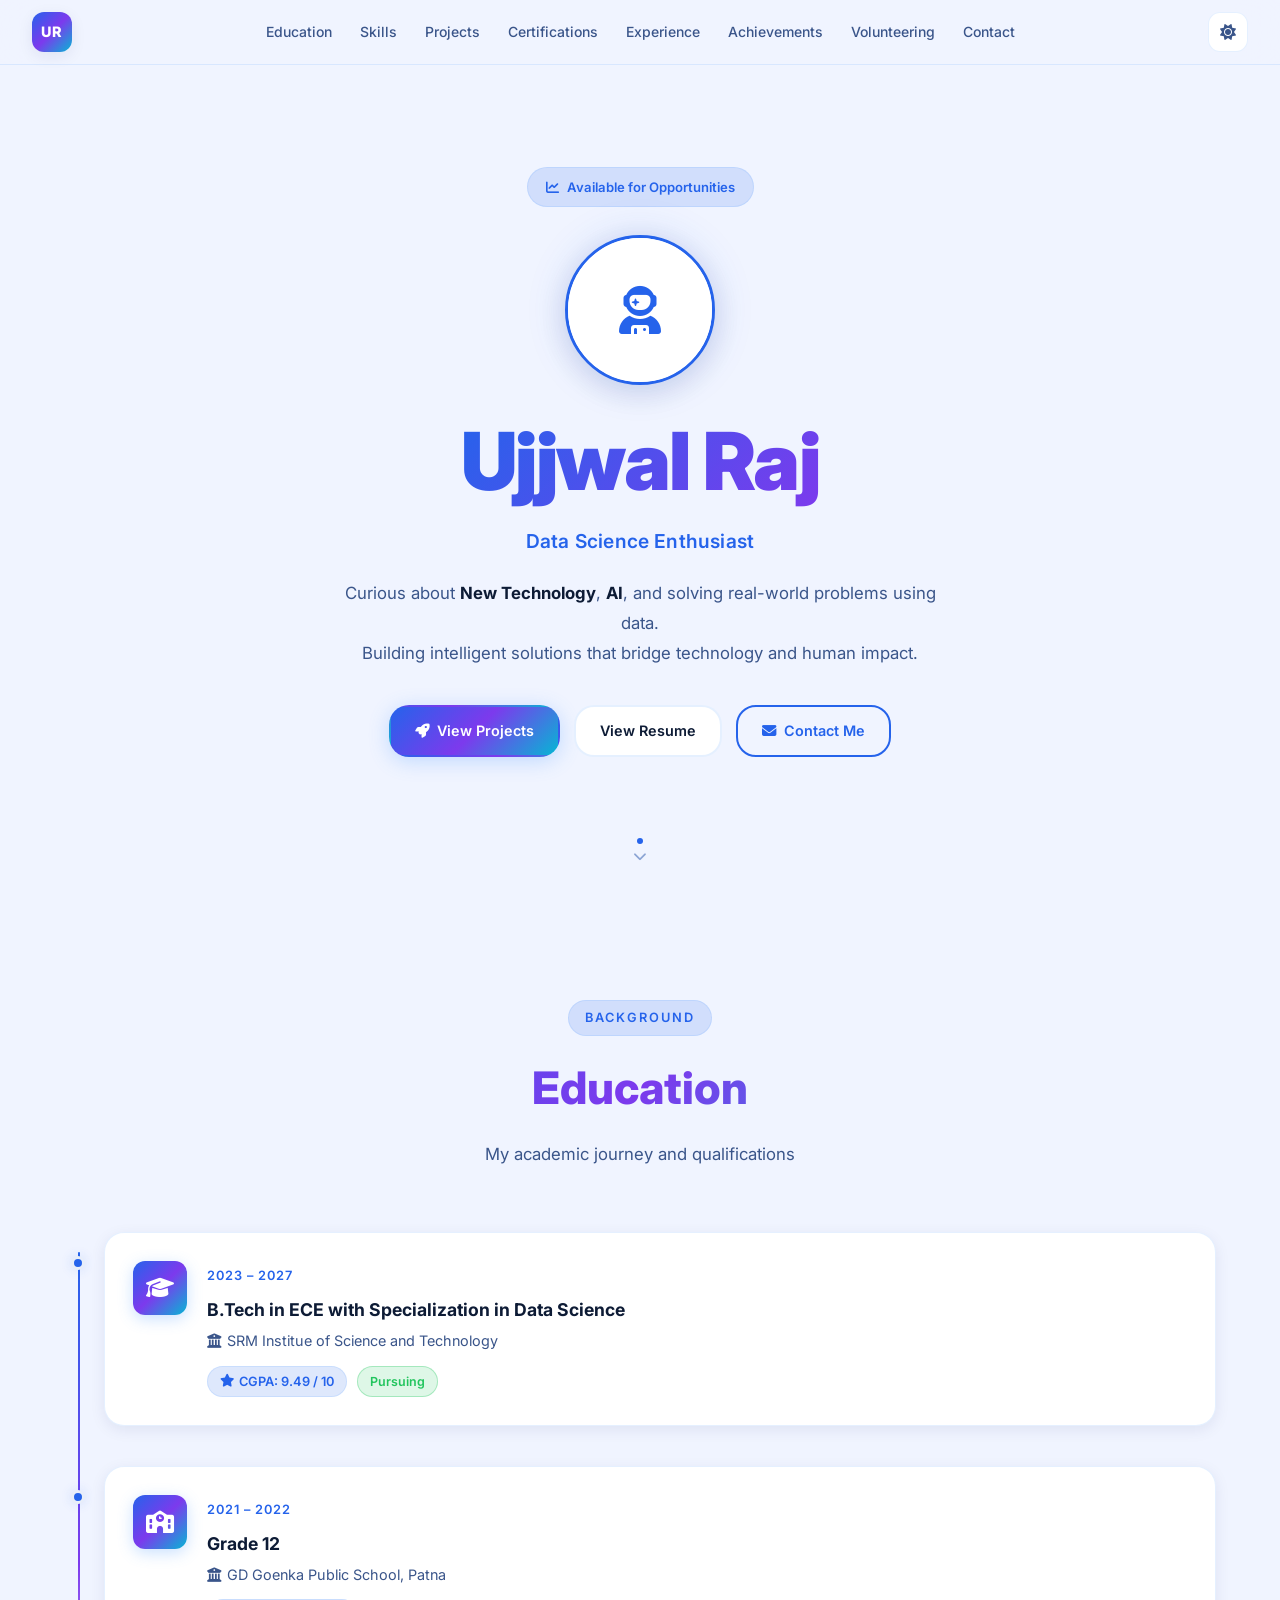
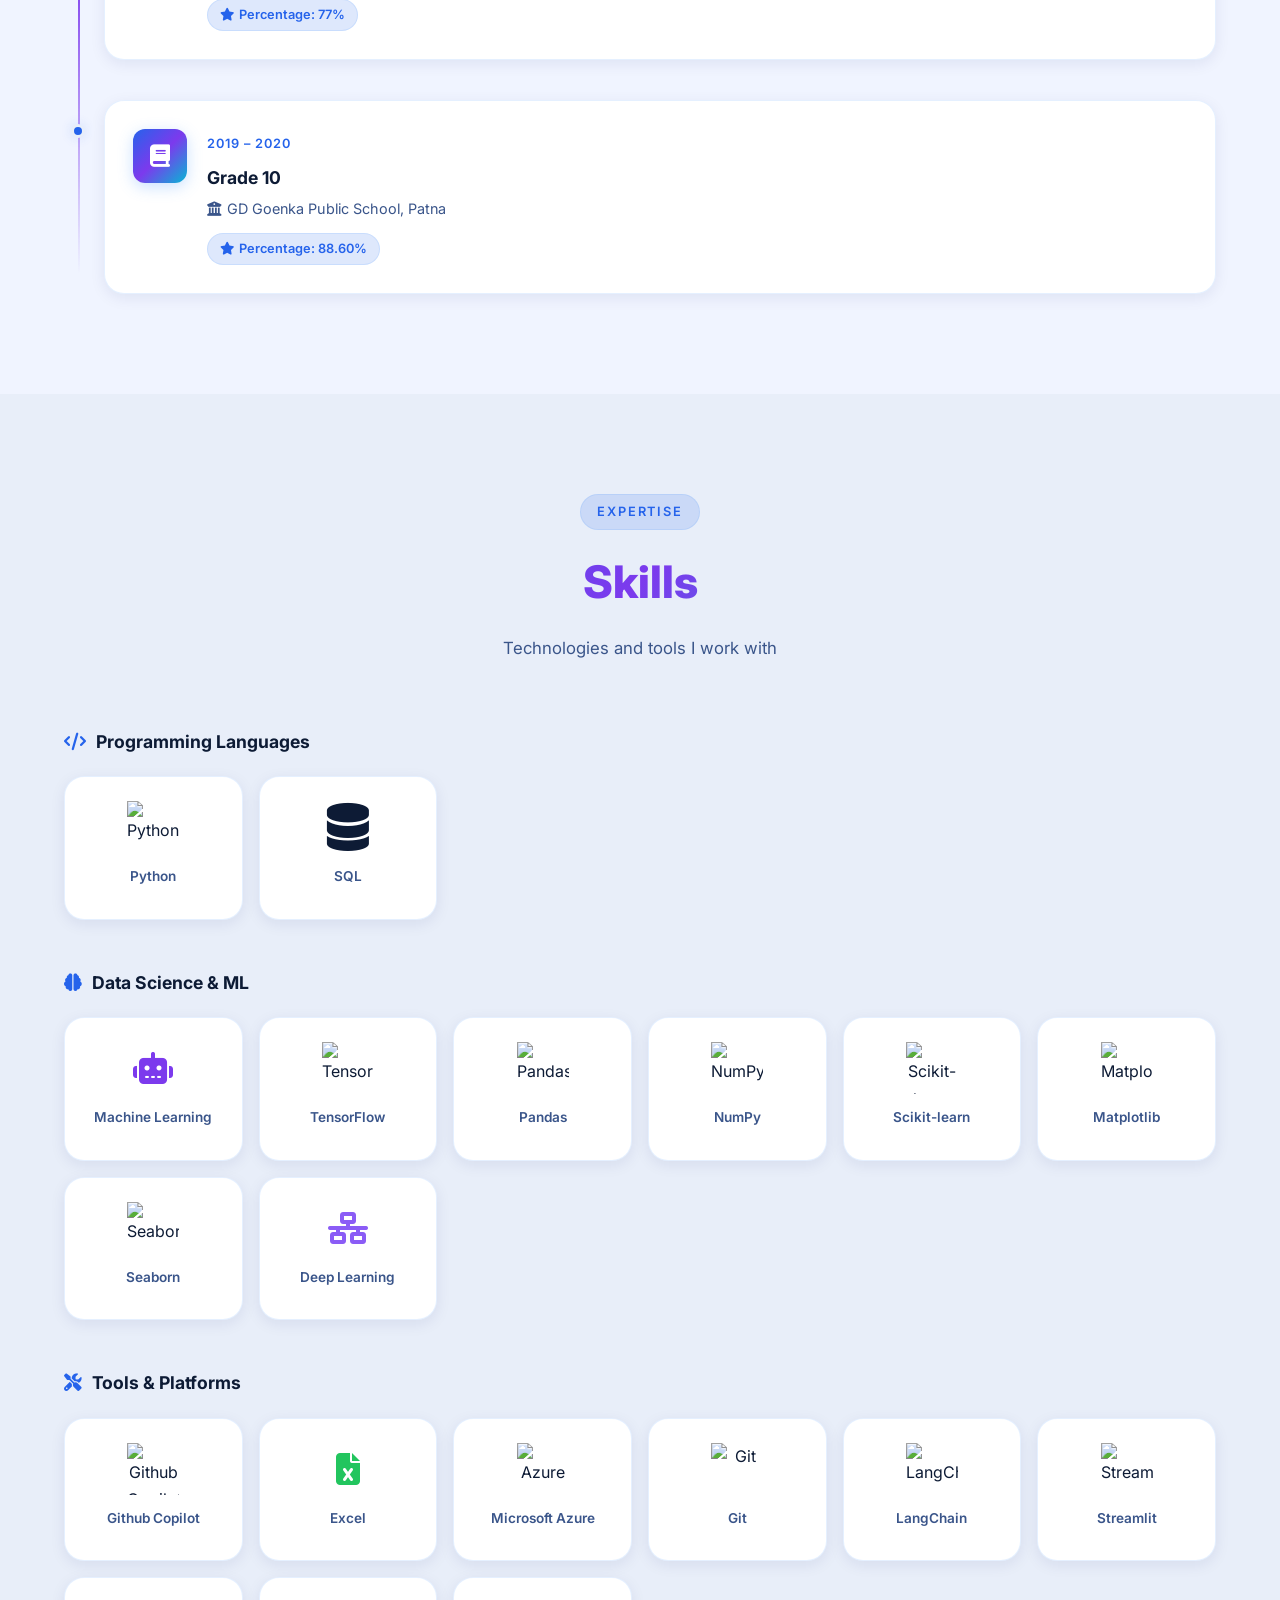
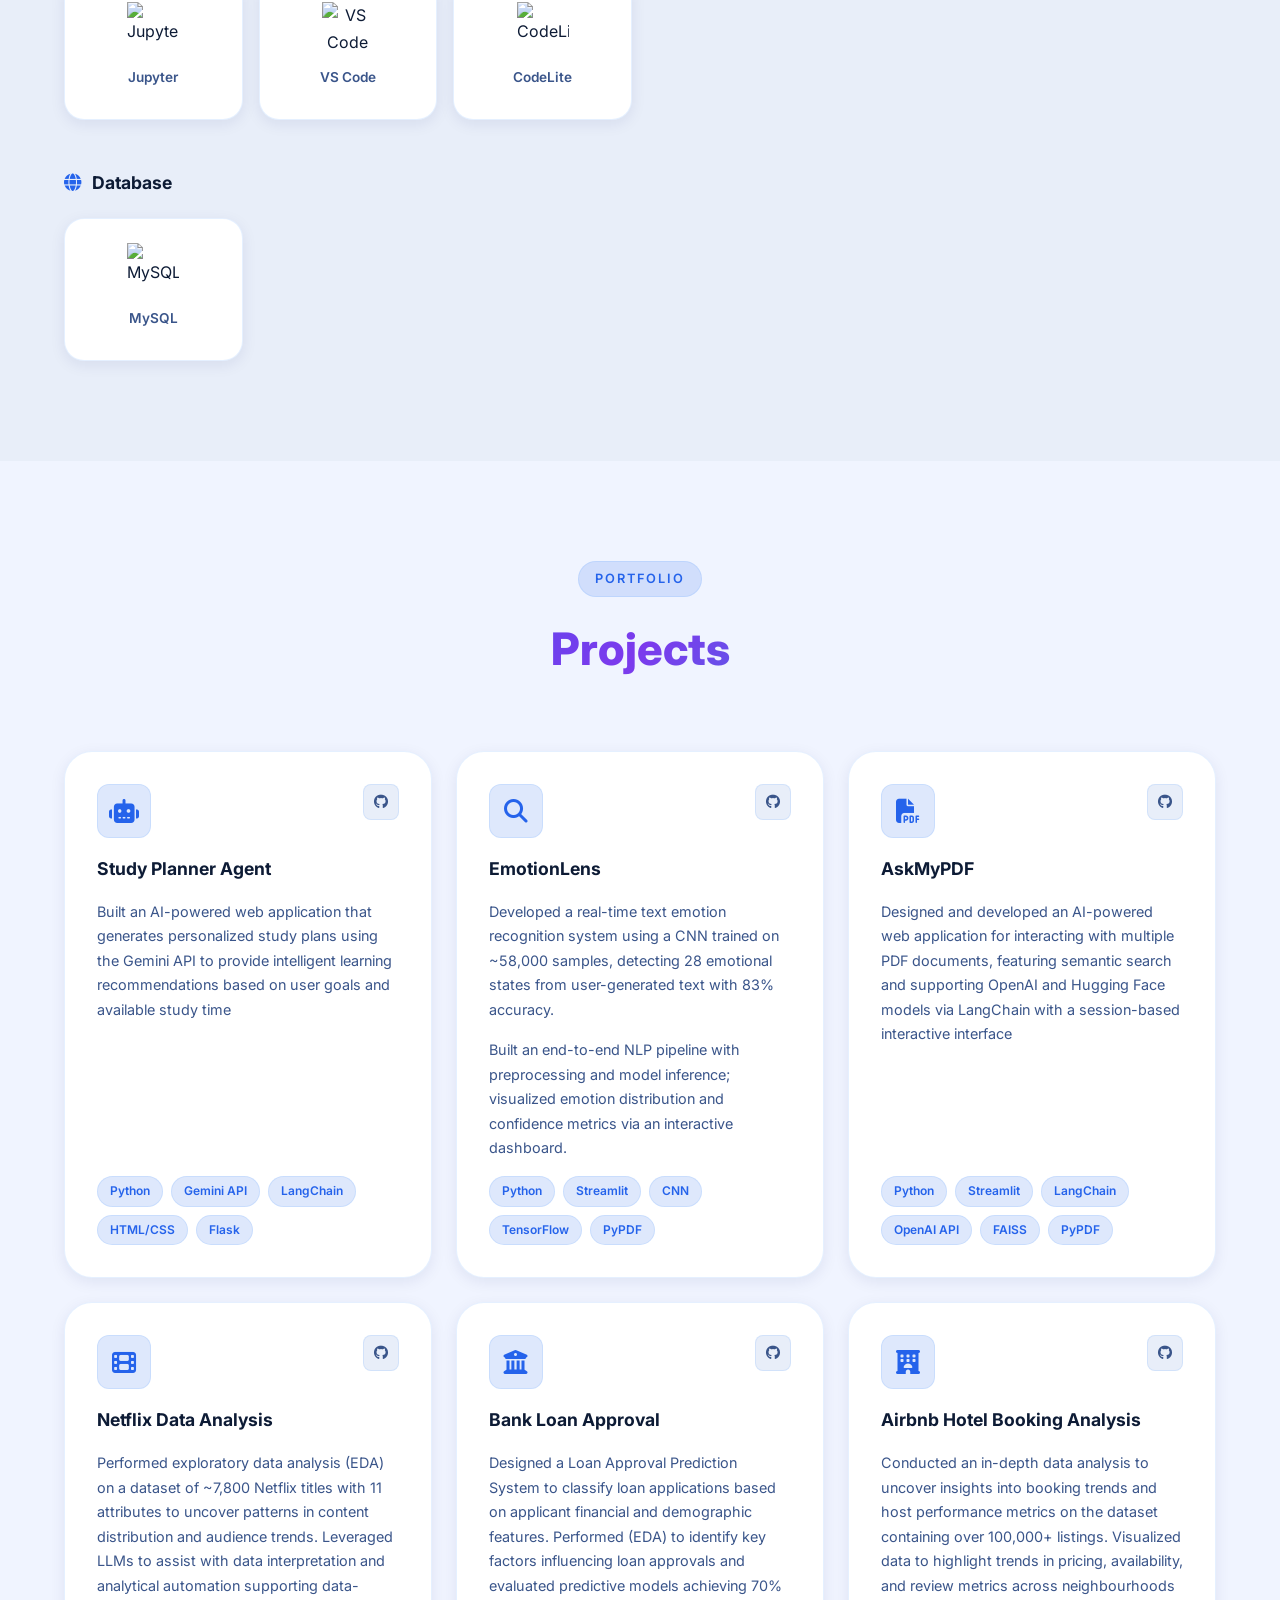
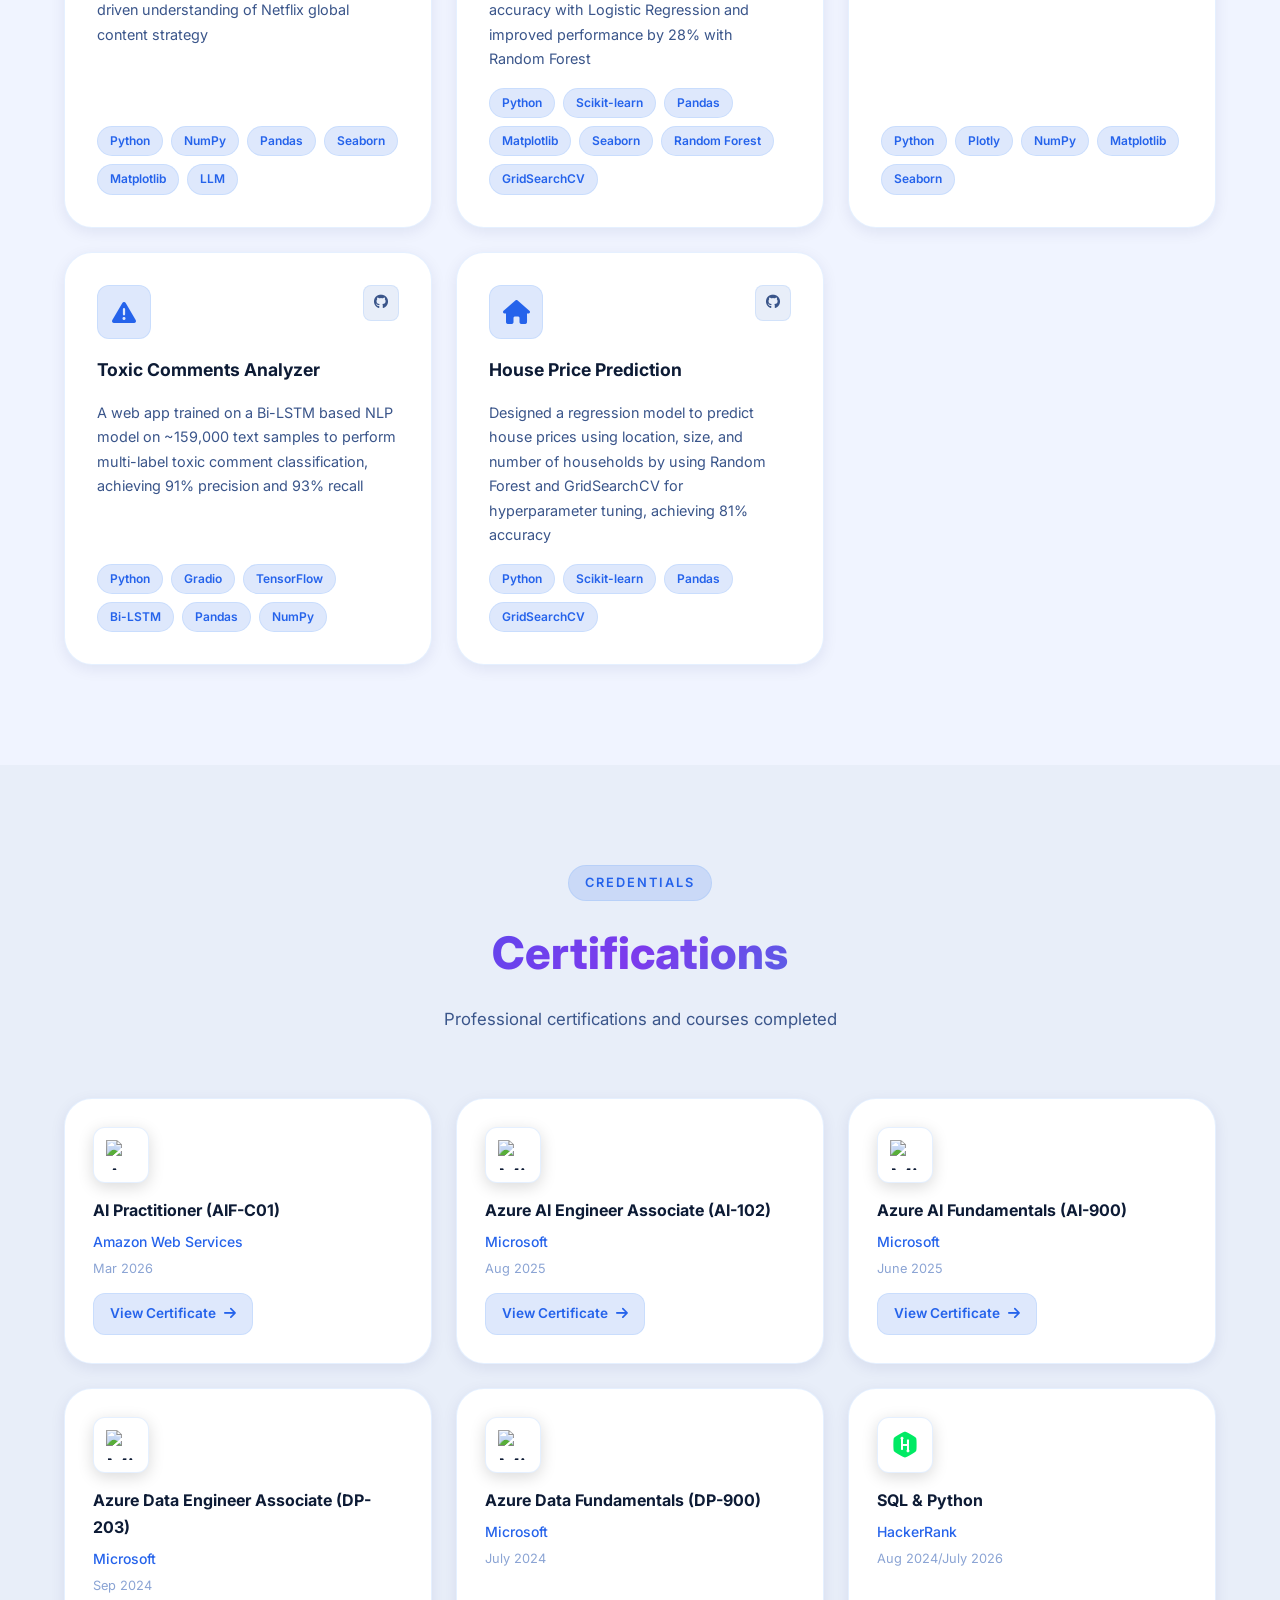
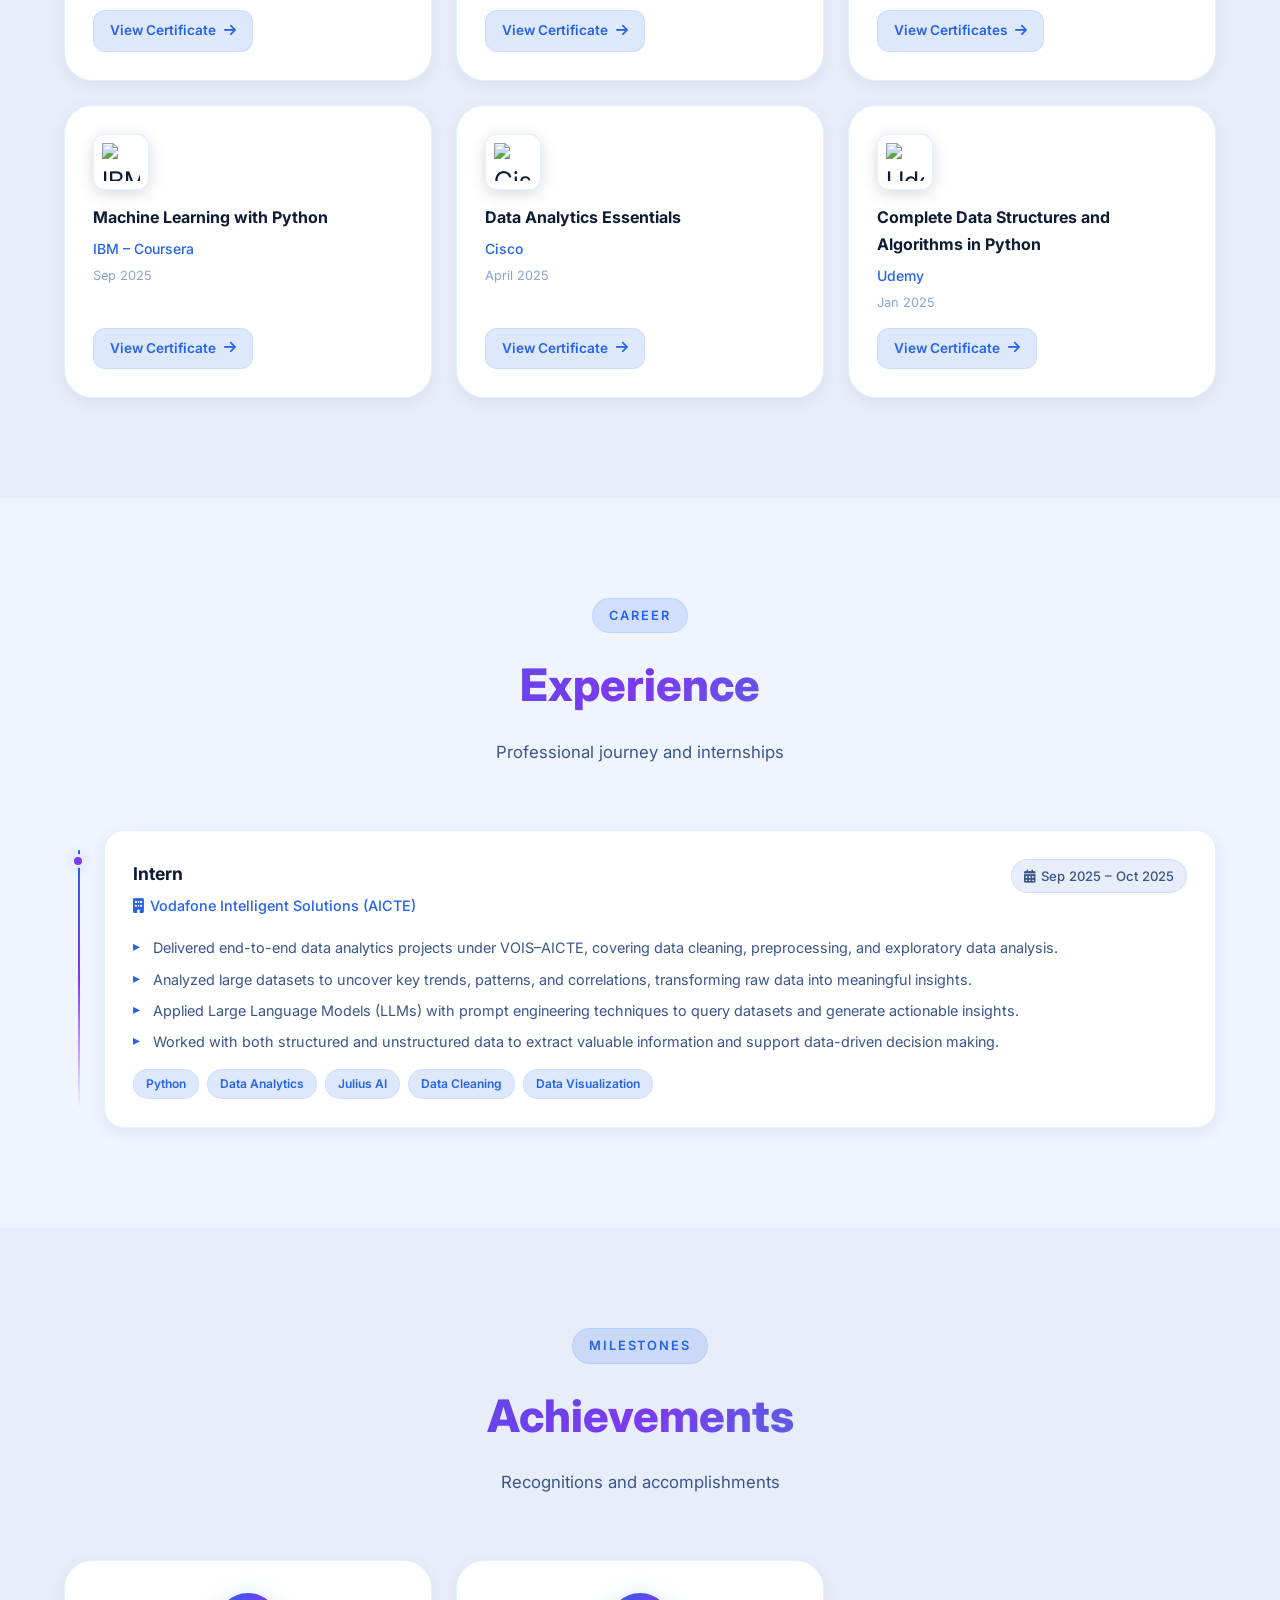
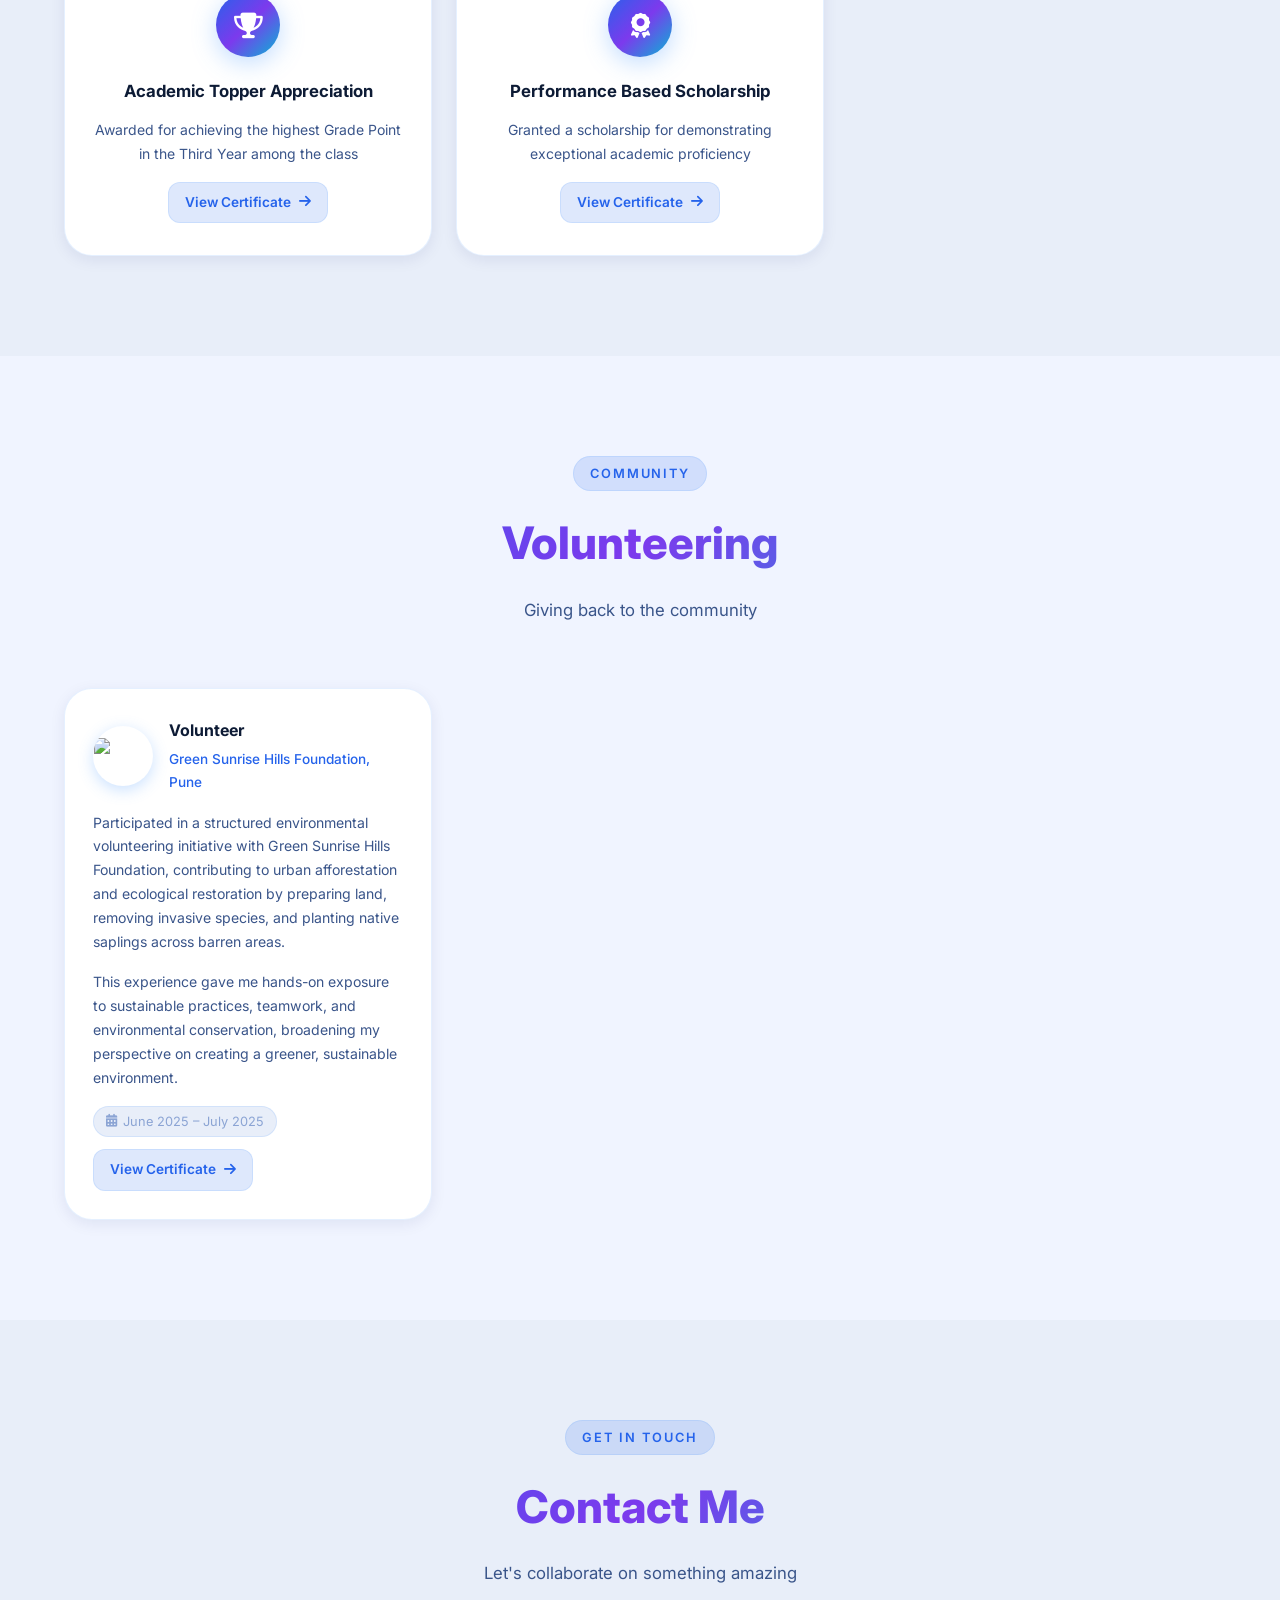
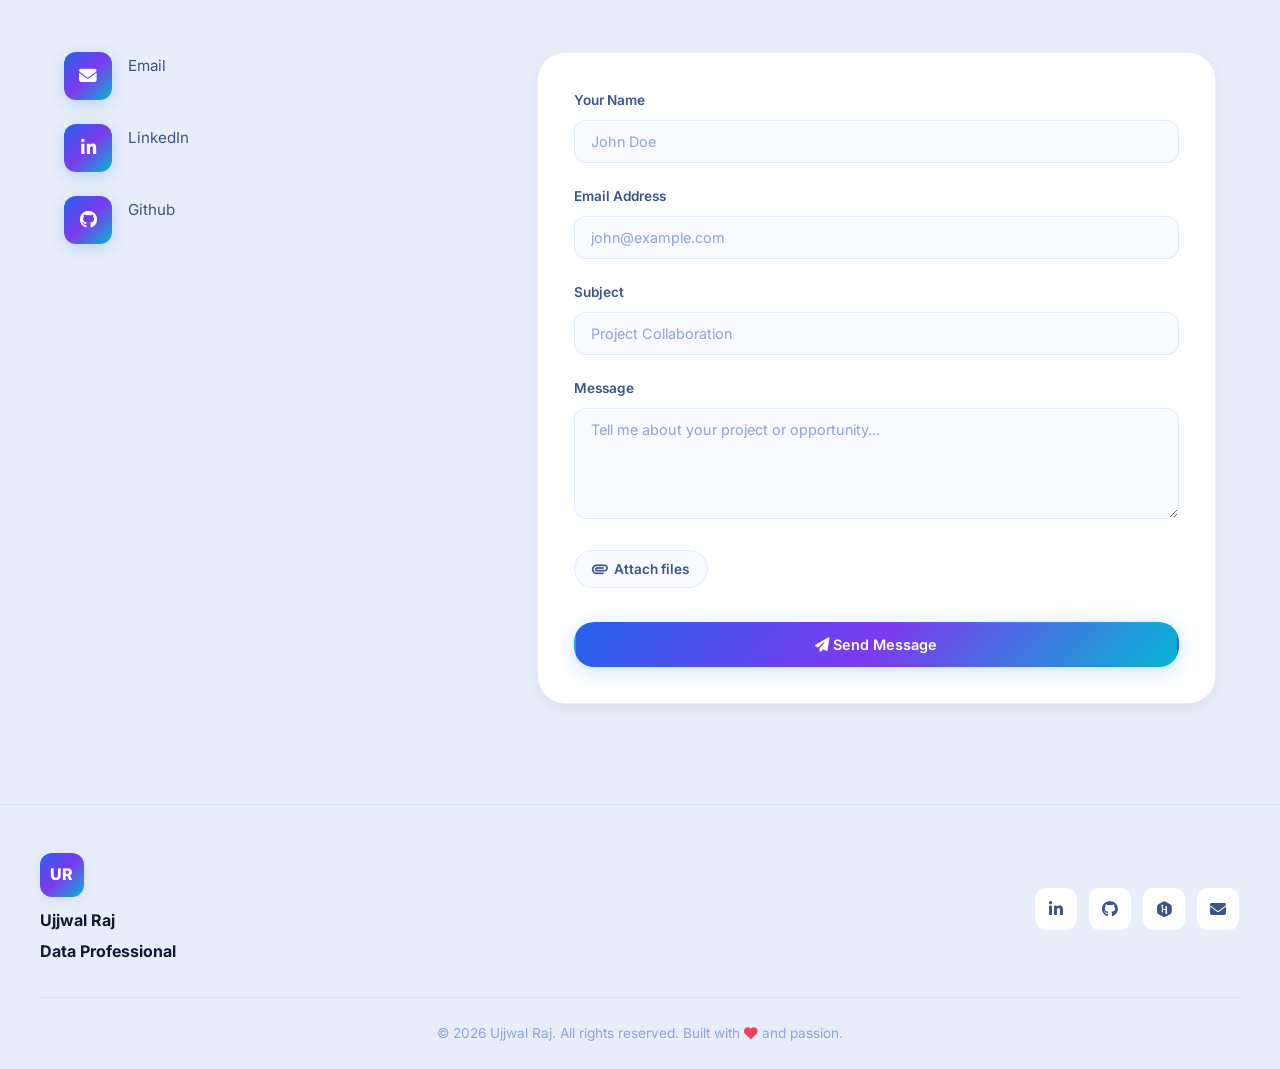
==== frontend/index.html @ 6888b2c9 "Add files" ====
<!DOCTYPE html>
<html lang="en" data-theme="dark">
<head>
  <meta charset="UTF-8" />
  <meta name="viewport" content="width=device-width, initial-scale=1.0" />
  <title>My Portfolio</title>
  <meta name="description" content="Portfolio of Ujjwal Raj – Data Science Enthusiast, ECE with Data Science Specialization. Passionate about Machine Learning, AI, and solving real-world problems." />
  <meta name="keywords" content="data science, machine learning, AI, portfolio, Python, ECE, Ujjwal Raj" />
  <link rel="preconnect" href="https://fonts.googleapis.com" />
  <link rel="preconnect" href="https://fonts.gstatic.com" crossorigin />
  <link href="https://fonts.googleapis.com/css2?family=Inter:wght@300;400;500;600;700;800;900&family=Poppins:wght@300;400;500;600;700;800;900&display=swap" rel="stylesheet" />
  <link rel="stylesheet" href="https://cdnjs.cloudflare.com/ajax/libs/font-awesome/6.5.0/css/all.min.css" />
  <link rel="stylesheet" href="style.css" />
</head>
<body>

  <!-- Particles Background -->
  <div id="particles-bg" aria-hidden="true"></div>

  <!-- Navigation -->
  <nav id="navbar" class="navbar" role="navigation" aria-label="Main navigation">
    <div class="nav-container">
      <a href="#hero" class="nav-logo" aria-label="Ujjwal Raj - Home">
        <span class="logo-text">UR</span>
      </a>
      <button class="mobile-toggle" id="mobileToggle" aria-label="Toggle navigation menu" aria-expanded="false">
        <span></span><span></span><span></span>
      </button>
      <ul class="nav-links" id="navLinks" role="list">
        <li><a href="#education" class="nav-link" data-section="education">Education</a></li>
        <li><a href="#skills" class="nav-link" data-section="skills">Skills</a></li>
        <li><a href="#projects" class="nav-link" data-section="projects">Projects</a></li>
        <li><a href="#certifications" class="nav-link" data-section="certifications">Certifications</a></li>
        <li><a href="#experience" class="nav-link" data-section="experience">Experience</a></li>
        <li><a href="#achievements" class="nav-link" data-section="achievements">Achievements</a></li>
        <li><a href="#volunteering" class="nav-link" data-section="volunteering">Volunteering</a></li>
        <li><a href="#contact" class="nav-link" data-section="contact">Contact</a></li>
      </ul>
      <button class="theme-toggle" id="themeToggle" aria-label="Toggle dark/light mode">
        <i class="fas fa-moon" id="themeIcon"></i>
      </button>
    </div>
  </nav>

  <!-- Hero Section -->
  <section id="hero" class="hero-section">
    <div class="hero-content">
      <div class="hero-badge reveal">
        <i class="fas fa-chart-line"></i>
        <span>Available for Opportunities</span>
      </div>
      <div class="hero-avatar reveal">
        <img src="images/data science.jpg" alt="Ujjwal Raj - Data Science Portfolio" onerror="this.style.display='none';this.nextElementSibling.style.display='flex';" />
        <div class="avatar-fallback" style="display:none;">
          <i class="fas fa-user-astronaut"></i>
        </div>
      </div>
      <h1 class="hero-name reveal">
        <span class="name-gradient">Ujjwal Raj</span>
      </h1>
      <div class="hero-tagline reveal">
        <span class="tag-text" id="taglineText">Data Science Enthusiast | ECE with Specialization in Data Science</span>
      </div>
      <p class="hero-desc reveal">
        Curious about <strong>New Technology</strong>, <strong>AI</strong>, and solving real-world problems using data.<br />
        Building intelligent solutions that bridge technology and human impact.
      </p>
      <div class="hero-buttons reveal">
        <a href="#projects" class="btn btn-primary">
          <i class="fas fa-rocket"></i> View Projects
        </a>
        <a href="Resume.pdf" target="_blank" rel="noopener" class="btn btn-secondary">
          View Resume
          </a>
        <a href="#contact" class="btn btn-outline">
          <i class="fas fa-envelope"></i> Contact Me
        </a>
      </div>
    </div>
    <div class="hero-scroll-indicator">
      <a href="#education" aria-label="Scroll to Education section">
        <div class="scroll-dot"></div>
        <i class="fas fa-chevron-down"></i>
      </a>
    </div>
  </section>

  <!-- Education Section -->
  <section id="education" class="section">
    <div class="container">
      <div class="section-header reveal">
        <span class="section-tag">Background</span>
        <h2 class="section-title">Education</h2>
        <p class="section-subtitle">My academic journey and qualifications</p>
      </div>
      <div class="timeline">
        <div class="timeline-item reveal">
          <div class="timeline-dot"></div>
          <div class="timeline-content">
            <div class="edu-card">
              <div class="edu-icon"><i class="fas fa-graduation-cap"></i></div>
              <div class="edu-info">
                <span class="edu-year">2023 – 2027</span>
                <h3>B.Tech in ECE with Specialization in Data Science</h3>
                <p class="edu-institution"><i class="fas fa-university"></i>SRM Institue of Science and Technology</p>
                <div class="edu-meta">
                  <span class="cgpa-badge"><i class="fas fa-star"></i> CGPA: 9.49 / 10</span>
                  <span class="status-badge active">Pursuing</span>
                </div>
              </div>
            </div>
          </div>
        </div>
        <div class="timeline-item reveal">
          <div class="timeline-dot"></div>
          <div class="timeline-content">
            <div class="edu-card">
              <div class="edu-icon"><i class="fas fa-school"></i></div>
              <div class="edu-info">
                <span class="edu-year">2021 – 2022</span>
                <h3>Grade 12</h3>
                <p class="edu-institution"><i class="fas fa-university"></i> GD Goenka Public School, Patna</p>
                <div class="edu-meta">
                  <span class="cgpa-badge"><i class="fas fa-star"></i> Percentage: 77%</span>
                </div>
              </div>
            </div>
          </div>
        </div>
        <div class="timeline-item reveal">
          <div class="timeline-dot"></div>
          <div class="timeline-content">
            <div class="edu-card">
              <div class="edu-icon"><i class="fas fa-book"></i></div>
              <div class="edu-info">
                <span class="edu-year">2019 – 2020</span>
                <h3>Grade 10</h3>
                <p class="edu-institution"><i class="fas fa-university"></i> GD Goenka Public School, Patna</p>
                <div class="edu-meta">
                  <span class="cgpa-badge"><i class="fas fa-star"></i> Percentage: 88.60%</span>
                </div>
              </div>
            </div>
          </div>
        </div>
      </div>
    </div>
  </section>

  <!-- Skills Section -->
  <section id="skills" class="section section-alt">
    <div class="container">
      <div class="section-header reveal">
        <span class="section-tag">Expertise</span>
        <h2 class="section-title">Skills</h2>
        <p class="section-subtitle">Technologies and tools I work with</p>
      </div>
      <div class="skills-categories">
        <div class="skill-category reveal">
          <h3 class="skill-cat-title"><i class="fas fa-code"></i> Programming Languages</h3>
          <div class="skills-grid">
            <div class="skill-card" data-skill="Python">
              <div class="skill-icon"><img src="https://cdn.jsdelivr.net/gh/devicons/devicon/icons/python/python-original.svg" alt="Python" /></div>
              <span>Python</span>
            </div>
            <div class="skill-card" data-skill="SQL">
              <div class="skill-icon"><i class="fa-solid fa-database fa-3x"></i></div>
              <span>SQL</span>
            </div>
          </div>
        </div>
        <div class="skill-category reveal">
          <h3 class="skill-cat-title"><i class="fas fa-brain"></i> Data Science & ML</h3>
          <div class="skills-grid">
            <div class="skill-card" data-skill="Machine Learning">
              <div class="skill-icon"><i class="fas fa-robot" style="color:#7c3aed;font-size:2rem;"></i></div>
              <span>Machine Learning</span>
            </div>
            <div class="skill-card" data-skill="TensorFlow">
              <div class="skill-icon"><img src="https://cdn.jsdelivr.net/gh/devicons/devicon/icons/tensorflow/tensorflow-original.svg" alt="TensorFlow" /></div>
              <span>TensorFlow</span>
            </div>
            <div class="skill-card" data-skill="Pandas">
              <div class="skill-icon"><img src="https://cdn.jsdelivr.net/gh/devicons/devicon/icons/pandas/pandas-original.svg" alt="Pandas" /></div>
              <span>Pandas</span>
            </div>
            <div class="skill-card" data-skill="NumPy">
              <div class="skill-icon"><img src="https://cdn.jsdelivr.net/gh/devicons/devicon/icons/numpy/numpy-original.svg" alt="NumPy" /></div>
              <span>NumPy</span>
            </div>
            <div class="skill-card" data-skill="Scikit-learn">
              <div class="skill-icon"><img src="https://cdn.jsdelivr.net/gh/devicons/devicon/icons/scikitlearn/scikitlearn-original.svg" alt="Scikit-learn" /></div>
              <span>Scikit-learn</span>
            </div>
            <div class="skill-card" data-skill="Matplotlib">
              <div class="skill-icon"><img src="https://cdn.jsdelivr.net/gh/devicons/devicon/icons/matplotlib/matplotlib-original.svg" alt="Matplotlib" /></div>
              <span>Matplotlib</span>
            </div>
              <div class="skill-card" data-skill="Seaborn">
              <div class="skill-icon"><img src="images/seaborn.svg" alt="Seaborn" /></div>
              <span>Seaborn</span>
            </div>
            <div class="skill-card" data-skill="Deep Learning">
              <div class="skill-icon"><i class="fas fa-network-wired" style="color:#8b5cf6;font-size:2rem;"></i></div>
              <span>Deep Learning</span>
            </div>
          </div>
        </div>
        <div class="skill-category reveal">
          <h3 class="skill-cat-title"><i class="fas fa-tools"></i> Tools & Platforms</h3>
          <div class="skills-grid">
            <div class="skill-card" data-skill="Github Copliot">
              <div class="skill-icon"><img src="https://cdn.jsdelivr.net/gh/callback-io/allogo@main/public/logos/github-copilot/icon.svg" alt="Github Copilot"></i></div>
              <span>Github Copilot</span>
            </div>
            <div class="skill-card" data-skill="Excel">
              <div class="skill-icon"><i class="fas fa-file-excel" style="color:#22c55e;font-size:2rem;"></i></div>
              <span>Excel</span>
            </div>
            <div class="skill-card" data-skill="Azure">
              <div class="skill-icon"><img src="https://cdn.jsdelivr.net/gh/devicons/devicon/icons/azure/azure-original.svg" alt="Azure" /></div>
              <span>Microsoft Azure</span>
            </div>
            <div class="skill-card" data-skill="Git">
              <div class="skill-icon"><img src="https://cdn.jsdelivr.net/gh/devicons/devicon/icons/git/git-original.svg" alt="Git" /></div>
              <span>Git</span>
            </div>
              <div class="skill-card" data-skill="LangChain">
              <div class="skill-icon"><img src="https://raw.githubusercontent.com/langchain-ai/.github/main/profile/logo-dark.svg" alt="LangChain" /></div>
              <span>LangChain</span>
            </div>
              <div class="skill-card" data-skill="Streamlit">
              <div class="skill-icon"><img src="https://streamlit.io/images/brand/streamlit-mark-color.svg" alt="Streamlit" /></div>
              <span>Streamlit</span>
            </div>
            <div class="skill-card" data-skill="Jupyter">
              <div class="skill-icon"><img src="https://cdn.jsdelivr.net/gh/devicons/devicon/icons/jupyter/jupyter-original.svg" alt="Jupyter" /></div>
              <span>Jupyter</span>
            </div>
            <div class="skill-card" data-skill="VS Code">
              <div class="skill-icon"><img src="https://cdn.worldvectorlogo.com/logos/visual-studio-code-1.svg" alt="VS Code"></i></div>
              <span>VS Code</span>
            </div>
              <div class="skill-card" data-skill="CodeLite">
              <div class="skill-icon"><img src="https://cdn.jsdelivr.net/gh/chocolatey-community/chocolatey-packages@b3019d95b3c82527119494f67f2d4c930417913f/icons/codelite.png" alt="CodeLite"></i></div>
              <span>CodeLite</span>
            </div>
          </div>
        </div>
        <div class="skill-category reveal">
          <h3 class="skill-cat-title"><i class="fas fa-globe"></i>Database</h3>
          <div class="skills-grid">
            <div class="skill-card" data-skill="MySQL">
              <div class="skill-icon"><img src="https://www.svgrepo.com/show/303251/mysql-logo.svg" alt="MySQL" /></div>
              <span>MySQL</span>
            </div>
            </div>
          </div>
        </div>
      </div>
    </div>
  </section>

  <!-- Projects Section -->
  <section id="projects" class="section">
    <div class="container">
      <div class="section-header reveal">
        <span class="section-tag">Portfolio</span>
        <h2 class="section-title">Projects</h2>
      </div>
      <div class="projects-grid">
        <div class="project-card reveal">
          <div class="project-header">
            <div class="project-icon"><i class="fas fa-robot"></i></div>
            <div class="project-links">
              <a href="https://github.com/ujjwalraj16/study-planner-agent" target="_blank" rel="noopener" aria-label="GitHub Repository" class="project-link-btn"><i class="fab fa-github"></i></a>
            </div>
          </div>
          <h3>Study Planner Agent</h3>
          <p>Built an AI-powered web application that generates personalized study plans using the Gemini API to provide intelligent learning recommendations based on user goals and available study time</p>
          <div class="tech-tags">
            <span class="tech-tag">Python</span>
            <span class="tech-tag">Gemini API</span>
            <span class="tech-tag">LangChain</span>
            <span class="tech-tag">HTML/CSS</span>
            <span class="tech-tag">Flask</span>
          </div>
        </div>
        <div class="project-card reveal">
          <div class="project-header">
            <div class="project-icon"><i class="fas fa-magnifying-glass"></i></div>
            <div class="project-links">
              <a href="https://github.com/ujjwalraj16/EmotionLens" target="_blank" rel="noopener" aria-label="GitHub Repository" class="project-link-btn"><i class="fab fa-github"></i></a>
            </div>
          </div>
          <h3>EmotionLens</h3>
          <p>Developed a real-time text emotion recognition system using a CNN trained on ~58,000 samples, detecting 28 emotional states from user-generated text with 83% accuracy.</p><p>Built an end-to-end NLP pipeline with preprocessing and model inference; visualized emotion distribution and confidence metrics via an interactive dashboard.</p>
          <div class="tech-tags">
            <span class="tech-tag">Python</span>
            <span class="tech-tag">Streamlit</span>
            <span class="tech-tag">CNN</span>
            <span class="tech-tag">TensorFlow</span>
            <span class="tech-tag">PyPDF</span>
          </div>
        </div>
        <div class="project-card reveal">
          <div class="project-header">
            <div class="project-icon"><i class="fas fa-file-pdf"></i></div>
            <div class="project-links">
              <a href="https://github.com/ujjwalraj16/AskMyPDF.git" target="_blank" rel="noopener" aria-label="GitHub Repository" class="project-link-btn"><i class="fab fa-github"></i></a>
            </div>
          </div>
          <h3>AskMyPDF</h3>
          <p>Designed and developed an AI-powered web application for interacting with multiple PDF documents, featuring semantic search and supporting OpenAI and Hugging Face models via LangChain with a session-based interactive interface</p>
          <div class="tech-tags">
            <span class="tech-tag">Python</span>
            <span class="tech-tag">Streamlit</span>
            <span class="tech-tag">LangChain</span>
            <span class="tech-tag">OpenAI API</span>
            <span class="tech-tag">FAISS</span>
            <span class="tech-tag">PyPDF</span>
          </div>
        </div>
        <div class="project-card reveal">
          <div class="project-header">
            <div class="project-icon"><i class="fas fa-film"></i></div>
            <div class="project-links">
              <a href="https://github.com/ujjwalraj16/Netflix-Data-Analysis.git" target="_blank" rel="noopener" aria-label="GitHub Repository" class="project-link-btn"><i class="fab fa-github"></i></a>
            </div>
          </div>
          <h3>Netflix Data Analysis</h3>
          <p>Performed exploratory data analysis (EDA) on a dataset of ~7,800 Netflix titles with 11 attributes to uncover patterns in content distribution and audience trends. Leveraged LLMs to assist with data interpretation and analytical automation supporting data-driven understanding of Netflix global content strategy</p>
          <div class="tech-tags">
            <span class="tech-tag">Python</span>
            <span class="tech-tag">NumPy</span>
            <span class="tech-tag">Pandas</span>
            <span class="tech-tag">Seaborn</span>
            <span class="tech-tag">Matplotlib</span>
            <span class="tech-tag">LLM</span>
          </div>
        </div>
        <div class="project-card reveal">
          <div class="project-header">
            <div class="project-icon"><i class="fas fa-university"></i></div>
            <div class="project-links">
              <a href="https://github.com/ujjwalraj16/Bank-Loan-Approval.git" target="_blank" rel="noopener" aria-label="GitHub Repository" class="project-link-btn"><i class="fab fa-github"></i></a>
            </div>
          </div>
          <h3>Bank Loan Approval</h3>
          <p>Designed a Loan Approval Prediction System to classify loan applications based on applicant financial and demographic features. Performed (EDA) to identify key factors influencing loan approvals and evaluated predictive models achieving 70% accuracy with Logistic Regression and improved performance by 28% with Random Forest</p>
          <div class="tech-tags">
            <span class="tech-tag">Python</span>
            <span class="tech-tag">Scikit-learn</span>
            <span class="tech-tag">Pandas</span>
            <span class="tech-tag">Matplotlib</span>
            <span class="tech-tag">Seaborn</span>
            <span class="tech-tag">Random Forest</span>
            <span class="tech-tag">GridSearchCV</span>
          </div>
        </div>
        <div class="project-card reveal">
          <div class="project-header">
            <div class="project-icon"><i class="fas fa-hotel"></i></div>
            <div class="project-links">
              <a href="https://github.com/ujjwalraj16/Airbnb-Hotel-Booking-Analysis.git" target="_blank" rel="noopener" aria-label="GitHub Repository" class="project-link-btn"><i class="fab fa-github"></i></a>
            </div>
          </div>
          <h3>Airbnb Hotel Booking Analysis</h3>
          <p>Conducted an in-depth data analysis to uncover insights into booking trends and host performance metrics on the dataset containing over 100,000+ listings. Visualized data to highlight trends in pricing, availability, and review metrics across neighbourhoods</p>
          <div class="tech-tags">
            <span class="tech-tag">Python</span>
            <span class="tech-tag">Plotly</span>
            <span class="tech-tag">NumPy</span>
            <span class="tech-tag">Matplotlib</span>
            <span class="tech-tag">Seaborn</span>
          </div>
        </div>
        <div class="project-card reveal">
          <div class="project-header">
            <div class="project-icon"><i class="fas fa-exclamation-triangle"></i></div>
            <div class="project-links">
              <a href="https://github.com/ujjwalraj16/Comment-Toxicity-Analyzer.git" target="_blank" rel="noopener" aria-label="GitHub Repository" class="project-link-btn"><i class="fab fa-github"></i></a>
            </div>
          </div>
          <h3>Toxic Comments Analyzer</h3>
          <p>A web app trained on a Bi-LSTM based NLP model on ~159,000 text samples to perform multi-label toxic comment classification, achieving 91% precision and 93% recall</p>
          <div class="tech-tags">
            <span class="tech-tag">Python</span>
            <span class="tech-tag">Gradio</span>
            <span class="tech-tag">TensorFlow</span>
            <span class="tech-tag">Bi-LSTM</span>
            <span class="tech-tag">Pandas</span>
            <span class="tech-tag">NumPy</span>
          </div>
        </div>
        <div class="project-card reveal">
          <div class="project-header">
            <div class="project-icon"><i class="fas fa-home"></i></div>
            <div class="project-links">
              <a href="https://github.com/ujjwalraj16/House-Prediction.git" target="_blank" rel="noopener" aria-label="GitHub Repository" class="project-link-btn"><i class="fab fa-github"></i></a>
            </div>
          </div>
          <h3>House Price Prediction</h3>
          <p>Designed a regression model to predict house prices using location, size, and number of households by using Random Forest and GridSearchCV for hyperparameter tuning, achieving 81% accuracy</p>
          <div class="tech-tags">
            <span class="tech-tag">Python</span>
            <span class="tech-tag">Scikit-learn</span>
            <span class="tech-tag">Pandas</span>
            <span class="tech-tag">GridSearchCV</span>
          </div>
        </div>
      </div>
    </div>
  </section>

  <!-- Certifications Section -->
  <section id="certifications" class="section section-alt">
    <div class="container">
      <div class="section-header reveal">
        <span class="section-tag">Credentials</span>
        <h2 class="section-title">Certifications</h2>
        <p class="section-subtitle">Professional certifications and courses completed</p>
      </div>
      <div class="cert-grid">
        <div class="cert-card reveal">
          <div class="cert-badge"><img src="https://upload.wikimedia.org/wikipedia/commons/9/93/Amazon_Web_Services_Logo.svg" alt="Amazon" style="width:30px; height:30px;"></div>
          <div class="cert-info">
            <h3>AI Practitioner (AIF-C01)</h3>
            <p class="cert-org">Amazon Web Services</p>
            <p class="cert-year">Mar 2026</p>
        </div>
          <a href="https://drive.google.com/file/d/1Ach9FPlHOQOrQbw8ci70Luhba7tyjTEG/view?usp=sharing" target="_blank" rel="noopener" class="cert-btn">View Certificate <i class="fas fa-arrow-right"></i></a>
        </div>
        <div class="cert-card reveal">
          <div class="cert-badge"><img src="https://cdn.jsdelivr.net/gh/devicons/devicon/icons/azure/azure-original.svg" alt="Microsoft Azure" style="width:30px; height:30px;"></div>
          <div class="cert-info">
            <h3>Azure AI Engineer Associate (AI-102)</h3>
            <p class="cert-org">Microsoft</p>
            <p class="cert-year">Aug 2025</p>
          </div>
          <a href="https://drive.google.com/file/d/1vtHgWmgaQAk8xK1mrI7JjHYH0a93nfx6/view?usp=sharing" target="_blank" rel="noopener" class="cert-btn">View Certificate <i class="fas fa-arrow-right"></i></a>
        </div>
        <div class="cert-card reveal">
          <div class="cert-badge"><img src="https://cdn.jsdelivr.net/gh/devicons/devicon/icons/azure/azure-original.svg" alt="Microsoft Azure" style="width:30px; height:30px;"></div>
          <div class="cert-info">
            <h3>Azure AI Fundamentals (AI-900)</h3>
            <p class="cert-org">Microsoft</p>
            <p class="cert-year">June 2025</p>
          </div>
          <a href="https://drive.google.com/file/d/1aFQKduTEDDBkFQ_vVwRR8BBIf2Fa21Wm/view?usp=sharing" target="_blank" rel="noopener" class="cert-btn">View Certificate <i class="fas fa-arrow-right"></i></a>
        </div>
        <div class="cert-card reveal">
          <div class="cert-badge"><img src="https://cdn.jsdelivr.net/gh/devicons/devicon/icons/azure/azure-original.svg" alt="Microsoft Azure" style="width:30px; height:30px;"></div>
          <div class="cert-info">
            <h3>Azure Data Engineer Associate (DP-203)</h3>
            <p class="cert-org">Microsoft</p>
            <p class="cert-year">Sep 2024</p>
          </div>
          <a href="https://drive.google.com/file/d/16aWgfU9zaZyStZHH38z0rvPy51ogqDPW/view?usp=sharing" target="_blank" rel="noopener" class="cert-btn">View Certificate <i class="fas fa-arrow-right"></i></a>
        </div>
        <div class="cert-card reveal">
          <div class="cert-badge"><img src="https://cdn.jsdelivr.net/gh/devicons/devicon/icons/azure/azure-original.svg" alt="Microsoft Azure" style="width:30px; height:30px;"></div>
          <div class="cert-info">
            <h3>Azure Data Fundamentals (DP-900)</h3>
            <p class="cert-org">Microsoft</p>
            <p class="cert-year">July 2024</p>
          </div>
          <a href="https://drive.google.com/file/d/1S1wRbFSCdQ082XB4Bt53IHzzKhcqooBl/view?usp=sharing" target="_blank" rel="noopener" class="cert-btn">View Certificate <i class="fas fa-arrow-right"></i></a>
        </div>
        <div class="cert-card reveal">
          <div class="cert-badge"><i class="fab fa-hackerrank" style="color:#00EA64;"></i></div>
          <div class="cert-info">
            <h3>SQL & Python</h3>
            <p class="cert-org">HackerRank</p>
            <p class="cert-year">Aug 2024/July 2026</p>
          </div>
          <a href="https://drive.google.com/drive/folders/1AcssxgaekuJLNjzzg3hiTwWywzbSAU1x?usp=sharing" target="_blank" rel="noopener" class="cert-btn">View Certificates <i class="fas fa-arrow-right"></i></a>
        </div>
        <div class="cert-card reveal">
          <div class="cert-badge"><img src="https://upload.wikimedia.org/wikipedia/commons/5/51/IBM_logo.svg" alt="IBM"></div>
          <div class="cert-info">
            <h3>Machine Learning with Python</h3>
            <p class="cert-org">IBM – Coursera</p>
            <p class="cert-year">Sep 2025</p>
          </div>
          <a href="https://drive.google.com/file/d/1Hj2gY5QGrc8de-dg1B98cQbBOGj-HTAg/view?usp=sharing" target="_blank" rel="noopener" class="cert-btn">View Certificate <i class="fas fa-arrow-right"></i></a>
        </div>
        <div class="cert-card reveal">
          <div class="cert-badge"><img src="https://upload.wikimedia.org/wikipedia/commons/0/08/Cisco_logo_blue_2016.svg" alt='Cisco'></div>
          <div class="cert-info">
            <h3>Data Analytics Essentials</h3>
            <p class="cert-org">Cisco</p>
            <p class="cert-year">April 2025</p>
          </div>
          <a href="https://drive.google.com/file/d/1JbPGtLg6wnvcBpFFkCdk-KkKLJAJpDtY/view?usp=sharing" target="_blank" rel="noopener" class="cert-btn">View Certificate <i class="fas fa-arrow-right"></i></a>
        </div>
        <div class="cert-card reveal">
          <div class="cert-badge"><img src="https://upload.wikimedia.org/wikipedia/commons/e/e3/Udemy_logo.svg" alt="Udemy"></div>
          <div class="cert-info">
            <h3>Complete Data Structures and Algorithms in Python</h3>
            <p class="cert-org">Udemy</p>
            <p class="cert-year">Jan 2025</p>
          </div>
          <a href="https://drive.google.com/file/d/15hton--m36kKTPjMORhnMBCu76rawvHo/view?usp=sharing" target="_blank" rel="noopener" class="cert-btn">View Certificate <i class="fas fa-arrow-right"></i></a>
        </div>
      </div>
    </div>
  </section>

  <!-- Experience Section -->
  <section id="experience" class="section">
    <div class="container">
      <div class="section-header reveal">
        <span class="section-tag">Career</span>
        <h2 class="section-title">Experience</h2>
        <p class="section-subtitle">Professional journey and internships</p>
      </div>
      <div class="timeline">
        <div class="timeline-item reveal">
          <div class="timeline-dot timeline-dot--exp"></div>
          <div class="timeline-content">
            <div class="exp-card">
              <div class="exp-header">
                <div>
                  <h3>Intern</h3>
                  <p class="exp-org"><i class="fas fa-building"></i>Vodafone Intelligent Solutions (AICTE)</p>
                </div>
                <span class="exp-duration"><i class="fas fa-calendar-alt"></i> Sep 2025 – Oct 2025</span>
              </div>
              <ul class="exp-responsibilities">
              <li>Delivered end-to-end data analytics projects under VOIS–AICTE, covering data cleaning, preprocessing, and exploratory data analysis.</li>
              <li>Analyzed large datasets to uncover key trends, patterns, and correlations, transforming raw data into meaningful insights.</li>
              <li>Applied Large Language Models (LLMs) with prompt engineering techniques to query datasets and generate actionable insights.</li>
              <li>Worked with both structured and unstructured data to extract valuable information and support data-driven decision making.</li>
              </ul>
              <div class="tech-tags">
                <span class="tech-tag">Python</span>
                <span class="tech-tag">Data Analytics</span>
                <span class="tech-tag">Julius AI</span>
                <span class="tech-tag">Data Cleaning</span>
                <span class="tech-tag">Data Visualization</span>
              </div>
            </div>
          </div>
        </div>
  </section>

  <!-- Achievements Section -->
  <section id="achievements" class="section section-alt">
    <div class="container">
      <div class="section-header reveal">
        <span class="section-tag">Milestones</span>
        <h2 class="section-title">Achievements</h2>
        <p class="section-subtitle">Recognitions and accomplishments</p>
      </div>
      <div class="achievements-grid">
        <div class="achievement-card reveal">
          <div class="achievement-icon"><i class="fas fa-trophy"></i></div>
          <h3>Academic Topper Appreciation</h3>
          <p>Awarded for achieving the highest Grade Point in the Third Year among the class</p>
        <div class="achievement-meta">
          <a href="https://drive.google.com/file/d/1Yn2O42ZmtHiwhXPaHFpv2NnWTsRcp2jl/view?usp=sharing" target="_blank" rel="noopener" class="cert-btn">
            View Certificate <i class="fas fa-arrow-right"></i>
          </a>
        </div>
      </div>
        <div class="achievement-card reveal">
          <div class="achievement-icon"><i class="fas fa-award"></i></div>
          <h3>Performance Based Scholarship</h3>
          <p>Granted a scholarship for demonstrating exceptional academic proficiency</p>
          <div class="achievement-meta">
            <a href="https://drive.google.com/file/d/1rPFjPMVeYeufIhSFTXtSMamELTkVajs6/view?usp=sharing" target="_blank" rel="noopener" class="cert-btn">
              View Certificate <i class="fas fa-arrow-right"></i>
            </a>
          </div>
        </div>
      </div>
    </div>
  </section>

  <!-- Volunteering Section -->
  <section id="volunteering" class="section">
    <div class="container">
      <div class="section-header reveal">
        <span class="section-tag">Community</span>
        <h2 class="section-title">Volunteering</h2>
        <p class="section-subtitle">Giving back to the community</p>
      </div>
      <div class="volunteer-grid">
        <div class="volunteer-card reveal">
          <div class="volunteer-header">
            <div class="volunteer-icon"><img src="https://encrypted-tbn0.gstatic.com/images?q=tbn:ANd9GcRrSp7E2aLJjTjfj2jqafxRWxaobNeJ4JDhEw&s" alt="GSH"></div>
            <div>
              <h3>Volunteer</h3>
              <p class="volunteer-org">Green Sunrise Hills Foundation, Pune</p>
            </div>
          </div>
          <p class="volunteer-desc">Participated in a structured environmental volunteering initiative with Green Sunrise Hills Foundation, contributing to urban afforestation and ecological restoration by preparing land, removing invasive species, and planting native saplings across barren areas.</p>
          <p class="volunteer-desc">This experience gave me hands-on exposure to sustainable practices, teamwork, and environmental conservation, broadening my perspective on creating a greener, sustainable environment.</p>
      <div class="volunteer-meta">
        <span><i class="fas fa-calendar-alt"></i> June 2025 – July 2025</span>
        <a href="https://drive.google.com/file/d/1qwRTzAW-d2jdoOb95tHGnGAXGrXpxN57/view?usp=sharing" target="_blank" rel="noopener" class="cert-btn">
          View Certificate <i class="fas fa-arrow-right"></i>
        </a>
      </div>
        </div>
      </div>
    </div>
  </section>

  <!-- Contact Section -->
  <section id="contact" class="section section-alt">
    <div class="container">
      <div class="section-header reveal">
        <span class="section-tag">Get In Touch</span>
        <h2 class="section-title">Contact Me</h2>
        <p class="section-subtitle">Let's collaborate on something amazing</p>
      </div>
      <div class="contact-layout">
        <div class="contact-info reveal">
          <div class="contact-item">
            <div class="contact-icon"><i class="fas fa-envelope"></i></div>
            <div>
              <a href="mailto:ujjwal0904@gmail.com">Email</a>
            </div>
          </div>
          <div class="contact-item">
            <div class="contact-icon"><i class="fab fa-linkedin-in"></i></div>
            <div>
              <a href="https://www.linkedin.com/in/ujjwalraj16" target="_blank" rel="noopener">LinkedIn</a>
            </div>
          </div>
          <div class="contact-item">
            <div class="contact-icon"><i class="fab fa-github"></i></div>
            <div>
              <a href="https://github.com/ujjwalraj16" target="_blank" rel="noopener">Github</a>
            </div>
          </div>
        </div>
        <form id="contactForm" class="contact-form reveal" novalidate>
          <div class="form-group">
            <label for="name">Your Name</label>
            <input type="text" id="name" name="name" placeholder="John Doe" required autocomplete="name" />
            <span class="form-error" id="nameError"></span>
          </div>
          <div class="form-group">
            <label for="email">Email Address</label>
            <input type="email" id="email" name="email" placeholder="john@example.com" required autocomplete="email" />
            <span class="form-error" id="emailError"></span>
          </div>
          <div class="form-group">
            <label for="subject">Subject</label>
            <input type="text" id="subject" name="subject" placeholder="Project Collaboration" />
          </div>
          <div class="form-group">
            <label for="message">Message</label>
            <textarea id="message" name="message" rows="5" placeholder="Tell me about your project or opportunity..." required></textarea>
            <span class="form-error" id="messageError"></span>
          </div>
          <div class="form-group attachment-group">
          <!-- Hidden actual file input -->
          <input type="file" id="attachments" name="files" multiple accept=".png,.jpg,.jpeg,.gif,.webp,.pdf,.doc,.docx,.txt,.zip" style="display: none;"/>

          <button type="button" id="attachBtn" class="attach-btn" aria-label="Attach files">
            <i class="fas fa-paperclip"></i>
            <span>Attach files</span>
          </button>
          <!-- Selected file chips render here -->
          <div id="attachmentList" class="attachment-list"></div>
          <span class="form-error" id="attachmentsError"></span>
          </div>
          <button type="submit" class="btn btn-primary btn-full" id="submitBtn">
            <span class="btn-text"><i class="fas fa-paper-plane"></i> Send Message</span>
            <span class="btn-loading" style="display:none;"><i class="fas fa-spinner fa-spin"></i> Sending...</span>
          </button>
        </form>
      </div>
    </div>
    <!-- Form Success Modal -->
    <div class="form-success-modal" id="successModal" aria-hidden="true" role="dialog">
      <div class="success-content">
        <div class="success-icon"><i class="fas fa-check-circle"></i></div>
        <h3>Message Sent!</h3>
        <p>Thank you for reaching out. I'll get back to you soon!</p>
        <button class="btn btn-primary" onclick="closeModal()">Close</button>
      </div>
    </div>
  </section>

  <!-- Footer -->
  <footer class="footer">
    <div class="footer-content">
      <div class="footer-brand">
        <span class="logo-text">UR</span>
        <p>Ujjwal Raj</p>
        <p class="footer-tagline">Data Professional</p>
      </div>
      <div class="footer-social">
        <a href="https://www.linkedin.com/in/ujjwalraj16" target="_blank" rel="noopener" aria-label="LinkedIn" class="social-icon"><i class="fab fa-linkedin-in"></i></a>
        <a href="https://github.com/ujjwalraj16" target="_blank" rel="noopener" aria-label="GitHub" class="social-icon"><i class="fab fa-github"></i></a>
        <a href="https://www.hackerrank.com/profile/ujjwal0904" target="_blank" rel="noopener" aria-label="HackerRank" class="social-icon"><i class="fab fa-hackerrank"></i></a>
        <a href="mailto:ujjwalraj@email.com" aria-label="Email" class="social-icon"><i class="fas fa-envelope"></i></a>
      </div>
    </div>
    <div class="footer-bottom">
      <p>&copy; 2026 Ujjwal Raj. All rights reserved. Built with <i class="fas fa-heart" style="color:#f43f5e;"></i> and passion.</p>
    </div>
  </footer>

  <!-- Scroll to Top Button -->
  <button class="scroll-top" id="scrollTopBtn" aria-label="Scroll to top">
    <i class="fas fa-chevron-up"></i>
  </button>

  <script src="script.js"></script>
</body>
</html>
---- frontend/style.css ----
/* =============================================
   PORTFOLIO CSS - Ujjwal Raj
   Dark/Light theme, animations, responsive
   ============================================= */

/* === CSS CUSTOM PROPERTIES (TOKENS) === */
:root {
  /* Dark theme (default) */
  --bg-primary: #050b18;
  --bg-secondary: #0a1628;
  --bg-card: #0f1f3d;
  --bg-card-hover: #142548;
  --bg-input: #0d1b35;
  --border: rgba(99, 152, 255, 0.15);
  --border-hover: rgba(99, 152, 255, 0.4);

  --text-primary: #e8f0ff;
  --text-secondary: #8ba4d4;
  --text-muted: #4a6080;

  --accent: #4f9dff;
  --accent-2: #7c3aed;
  --accent-glow: rgba(79, 157, 255, 0.25);
  --accent-gradient: linear-gradient(135deg, #4f9dff 0%, #7c3aed 50%, #06b6d4 100%);
  --tag-gradient: linear-gradient(135deg, #4f9dff, #7c3aed);

  --shadow-sm: 0 4px 15px rgba(0, 0, 0, 0.3);
  --shadow-md: 0 8px 32px rgba(0, 0, 0, 0.4);
  --shadow-lg: 0 20px 60px rgba(0, 0, 0, 0.5);
  --shadow-glow: 0 0 30px rgba(79, 157, 255, 0.15);

  --radius-sm: 8px;
  --radius-md: 12px;
  --radius-lg: 20px;
  --radius-xl: 28px;
  --radius-full: 9999px;

  --nav-bg: rgba(5, 11, 24, 0.92);
  --font-primary: 'Inter', 'Poppins', sans-serif;
  --transition: all 0.3s cubic-bezier(0.4, 0, 0.2, 1);
}

[data-theme="light"] {
  --bg-primary: #f0f4ff;
  --bg-secondary: #e8eef9;
  --bg-card: #ffffff;
  --bg-card-hover: #f5f8ff;
  --bg-input: #f8faff;
  --border: rgba(79, 157, 255, 0.15);
  --border-hover: rgba(79, 157, 255, 0.4);

  --text-primary: #0d1b35;
  --text-secondary: #3a558a;
  --text-muted: #8ba4d4;

  --accent: #2563eb;
  --accent-2: #7c3aed;
  --accent-glow: rgba(37, 99, 235, 0.15);
  --accent-gradient: linear-gradient(135deg, #2563eb 0%, #7c3aed 50%, #06b6d4 100%);
  --tag-gradient: linear-gradient(135deg, #2563eb, #7c3aed);

  --shadow-sm: 0 4px 15px rgba(0, 30, 100, 0.08);
  --shadow-md: 0 8px 32px rgba(0, 30, 100, 0.12);
  --shadow-lg: 0 20px 60px rgba(0, 30, 100, 0.15);
  --shadow-glow: 0 0 30px rgba(37, 99, 235, 0.1);

  --nav-bg: rgba(240, 244, 255, 0.92);
}

/* === RESET & BASE === */
*, *::before, *::after {
  margin: 0; padding: 0;
  box-sizing: border-box;
}

html { scroll-behavior: smooth; }

body {
  font-family: var(--font-primary);
  background-color: var(--bg-primary);
  color: var(--text-primary);
  line-height: 1.7;
  overflow-x: hidden;
  transition: background-color 0.4s ease, color 0.4s ease;
}

::selection { background: var(--accent-glow); color: var(--accent); }

img { max-width: 100%; display: block; }

a { text-decoration: none; color: inherit; }

ul, ol { list-style: none; }

/* === PARTICLES BACKGROUND === */
#particles-bg {
  position: fixed;
  top: 0; left: 0;
  width: 100%; height: 100%;
  pointer-events: none;
  z-index: 0;
  overflow: hidden;
}

/* === SCROLLBAR === */
::-webkit-scrollbar { width: 6px; }
::-webkit-scrollbar-track { background: var(--bg-secondary); }
::-webkit-scrollbar-thumb {
  background: var(--accent);
  border-radius: var(--radius-full);
}

/* === LAYOUT === */
.container {
  width: 100%;
  max-width: 1200px;
  margin: 0 auto;
  padding: 0 24px;
  position: relative;
  z-index: 1;
}

.section {
  padding: 100px 0;
  position: relative;
}

.section-alt { background-color: var(--bg-secondary); }

/* === SECTION HEADERS === */
.section-header {
  text-align: center;
  margin-bottom: 64px;
}

.section-tag {
  display: inline-block;
  font-size: 0.8rem;
  font-weight: 600;
  letter-spacing: 0.15em;
  text-transform: uppercase;
  color: var(--accent);
  background: var(--accent-glow);
  padding: 6px 16px;
  border-radius: var(--radius-full);
  border: 1px solid var(--border);
  margin-bottom: 14px;
}

.section-title {
  font-size: clamp(2rem, 4vw, 2.8rem);
  font-weight: 800;
  background: var(--accent-gradient);
  -webkit-background-clip: text;
  -webkit-text-fill-color: transparent;
  background-clip: text;
  margin-bottom: 14px;
}

.section-subtitle {
  font-size: 1.05rem;
  color: var(--text-secondary);
  max-width: 520px;
  margin: 0 auto;
}

/* === NAVBAR === */
.navbar {
  position: fixed;
  top: 0; left: 0; right: 0;
  z-index: 1000;
  background: var(--nav-bg);
  backdrop-filter: blur(20px);
  -webkit-backdrop-filter: blur(20px);
  border-bottom: 1px solid var(--border);
  padding: 0 32px;
  transition: var(--transition);
}

.navbar.scrolled {
  box-shadow: var(--shadow-md);
  padding: 0 32px;
}

.nav-container {
  display: flex;
  align-items: center;
  justify-content: space-between;
  max-width: 1280px;
  margin: 0 auto;
  height: 64px;
  gap: 24px;
}

.nav-logo {
  flex-shrink: 0;
  text-decoration: none;
}

.logo-text {
  display: inline-flex;
  align-items: center;
  justify-content: center;
  width: 40px;
  height: 40px;
  background: var(--accent-gradient);
  color: white;
  font-size: 0.9rem;
  font-weight: 800;
  border-radius: var(--radius-md);
  letter-spacing: 0.05em;
  box-shadow: var(--shadow-sm);
}

.nav-links {
  display: flex;
  align-items: center;
  gap: 4px;
  flex: 1;
  justify-content: center;
}

.nav-link {
  font-size: 0.875rem;
  font-weight: 500;
  color: var(--text-secondary);
  padding: 6px 12px;
  border-radius: var(--radius-sm);
  transition: var(--transition);
  white-space: nowrap;
}

.nav-link:hover,
.nav-link.active {
  color: var(--accent);
  background: var(--accent-glow);
}

.nav-link.active {
  font-weight: 600;
}

.theme-toggle {
  background: var(--bg-card);
  border: 1px solid var(--border);
  color: var(--text-secondary);
  width: 40px;
  height: 40px;
  border-radius: var(--radius-md);
  cursor: pointer;
  font-size: 1rem;
  display: flex;
  align-items: center;
  justify-content: center;
  transition: var(--transition);
  flex-shrink: 0;
}

.theme-toggle:hover {
  color: var(--accent);
  border-color: var(--accent);
  box-shadow: var(--shadow-glow);
}

.mobile-toggle {
  display: none;
  flex-direction: column;
  gap: 5px;
  background: none;
  border: none;
  cursor: pointer;
  padding: 6px;
}

.mobile-toggle span {
  display: block;
  width: 24px;
  height: 2px;
  background: var(--text-primary);
  border-radius: 2px;
  transition: var(--transition);
}

.mobile-toggle.active span:nth-child(1) { transform: translateY(7px) rotate(45deg); }
.mobile-toggle.active span:nth-child(2) { opacity: 0; }
.mobile-toggle.active span:nth-child(3) { transform: translateY(-7px) rotate(-45deg); }

/* === HERO SECTION === */
.hero-section {
  min-height: 100vh;
  display: flex;
  flex-direction: column;
  align-items: center;
  justify-content: center;
  padding: 120px 24px 60px;
  position: relative;
  text-align: center;
  z-index: 1;
}

.hero-content {
  max-width: 780px;
  width: 100%;
}

.hero-badge {
  display: inline-flex;
  align-items: center;
  gap: 8px;
  background: var(--accent-glow);
  border: 1px solid var(--border);
  color: var(--accent);
  font-size: 0.82rem;
  font-weight: 600;
  padding: 8px 18px;
  border-radius: var(--radius-full);
  margin-bottom: 28px;
  animation: pulse-badge 3s ease-in-out infinite;
}

@keyframes pulse-badge {
  0%, 100% { box-shadow: 0 0 0 0 var(--accent-glow); }
  50% { box-shadow: 0 0 0 6px transparent; }
}

.hero-avatar {
  width: 150px;
  height: 150px;
  border-radius: 50%;
  margin: 0 auto 32px;
  background: var(--bg-card);
  border: 3px solid var(--accent);
  box-shadow: 0 0 40px var(--accent-glow), var(--shadow-md);
  overflow: hidden;
  position: relative;
}

.hero-avatar img {
  width: 100%;
  height: 100%;
  object-fit: cover;
}

.avatar-fallback {
  width: 100%;
  height: 100%;
  align-items: center;
  justify-content: center;
  background: var(--bg-card);
  font-size: 3rem;
  color: var(--accent);
}

.hero-name {
  font-size: clamp(3rem, 7vw, 5rem);
  font-weight: 900;
  line-height: 1.1;
  margin-bottom: 20px;
  letter-spacing: -0.02em;
}

.name-gradient {
  background: var(--accent-gradient);
  -webkit-background-clip: text;
  -webkit-text-fill-color: transparent;
  background-clip: text;
  background-size: 200% 200%;
  animation: gradient-shift 5s ease infinite;
}

@keyframes gradient-shift {
  0% { background-position: 0% 50%; }
  50% { background-position: 100% 50%; }
  100% { background-position: 0% 50%; }
}

.hero-tagline {
  font-size: 1.2rem;
  font-weight: 600;
  color: var(--accent);
  margin-bottom: 20px;
  letter-spacing: 0.01em;
}

.hero-desc {
  font-size: 1.05rem;
  color: var(--text-secondary);
  max-width: 600px;
  margin: 0 auto 36px;
  line-height: 1.8;
}

.hero-desc strong {
  color: var(--text-primary);
}

.hero-buttons {
  display: flex;
  gap: 14px;
  justify-content: center;
  flex-wrap: wrap;
  margin-bottom: 36px;
}

.hero-social {
  display: flex;
  gap: 14px;
  justify-content: center;
}

.social-icon {
  width: 44px;
  height: 44px;
  border-radius: var(--radius-md);
  background: var(--bg-card);
  border: 1px solid var(--border);
  color: var(--text-secondary);
  display: inline-flex;
  align-items: center;
  justify-content: center;
  font-size: 1rem;
  transition: var(--transition);
}

.social-icon:hover {
  color: var(--accent);
  border-color: var(--accent);
  background: var(--accent-glow);
  transform: translateY(-3px);
  box-shadow: var(--shadow-glow);
}

.hero-scroll-indicator {
  position: absolute;
  bottom: 36px;
  left: 50%;
  transform: translateX(-50%);
  text-align: center;
  animation: bounce 2s ease-in-out infinite;
}

.hero-scroll-indicator a {
  color: var(--text-muted);
  font-size: 0.85rem;
  display: flex;
  flex-direction: column;
  align-items: center;
  gap: 6px;
}

.scroll-dot {
  width: 6px;
  height: 6px;
  background: var(--accent);
  border-radius: 50%;
  margin: 0 auto;
}

@keyframes bounce {
  0%, 100% { transform: translateX(-50%) translateY(0); }
  50% { transform: translateX(-50%) translateY(8px); }
}

/* === BUTTONS === */
.btn {
  display: inline-flex;
  align-items: center;
  gap: 8px;
  padding: 12px 24px;
  border-radius: var(--radius-lg);
  font-size: 0.9rem;
  font-weight: 600;
  cursor: pointer;
  transition: var(--transition);
  border: 2px solid transparent;
  font-family: var(--font-primary);
  text-decoration: none;
  white-space: nowrap;
}

.btn-primary {
  background: var(--accent-gradient);
  color: white;
  border-color: transparent;
  box-shadow: 0 4px 20px rgba(79, 157, 255, 0.3);
}

.btn-primary:hover {
  transform: translateY(-2px);
  box-shadow: 0 8px 30px rgba(79, 157, 255, 0.45);
}

.btn-secondary {
  background: var(--bg-card);
  color: var(--text-primary);
  border-color: var(--border);
}

.btn-secondary:hover {
  border-color: var(--accent);
  background: var(--accent-glow);
  transform: translateY(-2px);
  color: var(--accent);
}

.btn-outline {
  background: transparent;
  color: var(--accent);
  border-color: var(--accent);
}

.btn-outline:hover {
  background: var(--accent-glow);
  transform: translateY(-2px);
}

.btn-full { width: 100%; justify-content: center; }

/* === TIMELINE === */
.timeline {
  position: relative;
  padding-left: 40px;
}

.timeline::before {
  content: '';
  position: absolute;
  left: 14px;
  top: 20px;
  bottom: 20px;
  width: 2px;
  background: linear-gradient(to bottom, var(--accent), var(--accent-2), transparent);
  border-radius: var(--radius-full);
}

.timeline-item {
  position: relative;
  margin-bottom: 40px;
}

.timeline-item:last-child { margin-bottom: 0; }

.timeline-dot {
  position: absolute;
  left: -33px;
  top: 24px;
  width: 14px;
  height: 14px;
  background: var(--accent);
  border-radius: 50%;
  border: 3px solid var(--bg-primary);
  box-shadow: 0 0 12px var(--accent-glow);
  z-index: 1;
  transition: var(--transition);
}

[data-theme="light"] .timeline-dot {
  border-color: var(--bg-secondary);
}

.timeline-dot--exp { background: var(--accent-2); }

/* === EDUCATION CARDS === */
.edu-card {
  background: var(--bg-card);
  border: 1px solid var(--border);
  border-radius: var(--radius-lg);
  padding: 28px;
  display: flex;
  gap: 20px;
  align-items: flex-start;
  transition: var(--transition);
  box-shadow: var(--shadow-sm);
}

.edu-card:hover {
  border-color: var(--border-hover);
  background: var(--bg-card-hover);
  box-shadow: var(--shadow-md), var(--shadow-glow);
  transform: translateY(-3px);
}

.edu-icon {
  width: 54px;
  height: 54px;
  background: var(--accent-gradient);
  border-radius: var(--radius-md);
  display: flex;
  align-items: center;
  justify-content: center;
  font-size: 1.4rem;
  color: white;
  flex-shrink: 0;
  box-shadow: 0 4px 15px rgba(79, 157, 255, 0.3);
}

.edu-info { flex: 1; }

.edu-year {
  font-size: 0.8rem;
  font-weight: 600;
  color: var(--accent);
  letter-spacing: 0.08em;
  text-transform: uppercase;
  display: inline-block;
  margin-bottom: 8px;
}

.edu-info h3 {
  font-size: 1.1rem;
  font-weight: 700;
  color: var(--text-primary);
  margin-bottom: 4px;
}

.edu-info h4 {
  font-size: 0.9rem;
  font-weight: 500;
  color: var(--accent);
  margin-bottom: 8px;
}

.edu-institution {
  font-size: 0.9rem;
  color: var(--text-secondary);
  display: flex;
  align-items: center;
  gap: 6px;
  margin-bottom: 12px;
}

.edu-meta {
  display: flex;
  align-items: center;
  gap: 10px;
  flex-wrap: wrap;
}

.cgpa-badge {
  background: var(--accent-glow);
  color: var(--accent);
  padding: 4px 12px;
  border-radius: var(--radius-full);
  font-size: 0.8rem;
  font-weight: 600;
  border: 1px solid var(--border);
  display: flex;
  align-items: center;
  gap: 5px;
}

.status-badge {
  padding: 4px 12px;
  border-radius: var(--radius-full);
  font-size: 0.78rem;
  font-weight: 600;
}

.status-badge.active {
  background: rgba(34, 197, 94, 0.15);
  color: #22c55e;
  border: 1px solid rgba(34, 197, 94, 0.3);
}

/* === SKILLS === */
.skills-categories {
  display: flex;
  flex-direction: column;
  gap: 48px;
}

.skill-cat-title {
  font-size: 1.1rem;
  font-weight: 700;
  color: var(--text-primary);
  margin-bottom: 20px;
  display: flex;
  align-items: center;
  gap: 10px;
}

.skill-cat-title i { color: var(--accent); }

.skills-grid {
  display: grid;
  grid-template-columns: repeat(auto-fill, minmax(160px, 1fr));
  gap: 16px;
}

.skill-card {
  background: var(--bg-card);
  border: 1px solid var(--border);
  border-radius: var(--radius-lg);
  padding: 24px 16px 18px;
  text-align: center;
  transition: var(--transition);
  box-shadow: var(--shadow-sm);
  cursor: default;
}

.skill-card:hover {
  border-color: var(--border-hover);
  background: var(--bg-card-hover);
  transform: translateY(-5px);
  box-shadow: var(--shadow-md), var(--shadow-glow);
}

.skill-icon {
  width: 52px;
  height: 52px;
  margin: 0 auto 12px;
  display: flex;
  align-items: center;
  justify-content: center;
}

.skill-icon img {
  width: 100%;
  height: 100%;
  object-fit: contain;
}

.skill-card span {
  display: block;
  font-size: 0.85rem;
  font-weight: 600;
  color: var(--text-secondary);
  margin-bottom: 12px;
}

.skill-bar {
  height: 4px;
  background: var(--border);
  border-radius: var(--radius-full);
  overflow: hidden;
}

.skill-fill {
  height: 100%;
  width: var(--fill);
  background: var(--tag-gradient);
  border-radius: var(--radius-full);
  width: 0;
  transition: width 1.2s cubic-bezier(0.4, 0, 0.2, 1) 0.3s;
}

.skill-card.animated .skill-fill { width: var(--fill); }

/* === PROJECTS GRID === */
.projects-grid {
  display: grid;
  grid-template-columns: repeat(auto-fill, minmax(340px, 1fr));
  gap: 24px;
}

.project-card {
  background: var(--bg-card);
  border: 1px solid var(--border);
  border-radius: var(--radius-xl);
  padding: 32px;
  transition: var(--transition);
  box-shadow: var(--shadow-sm);
  display: flex;
  flex-direction: column;
  gap: 16px;
  position: relative;
  overflow: hidden;
}

.project-card::before {
  content: '';
  position: absolute;
  top: 0; left: 0; right: 0;
  height: 3px;
  background: var(--accent-gradient);
  opacity: 0;
  transition: var(--transition);
}

.project-card:hover {
  border-color: var(--border-hover);
  background: var(--bg-card-hover);
  transform: translateY(-6px);
  box-shadow: var(--shadow-lg), var(--shadow-glow);
}

.project-card:hover::before { opacity: 1; }

.project-header {
  display: flex;
  align-items: flex-start;
  justify-content: space-between;
}

.project-icon {
  width: 54px;
  height: 54px;
  background: var(--accent-glow);
  border: 1px solid var(--border);
  border-radius: var(--radius-md);
  display: flex;
  align-items: center;
  justify-content: center;
  font-size: 1.5rem;
  color: var(--accent);
  transition: var(--transition);
}

.project-card:hover .project-icon {
  background: var(--accent-gradient);
  color: white;
  border-color: transparent;
}

.project-links { display: flex; gap: 8px; }

.project-link-btn {
  width: 36px;
  height: 36px;
  background: var(--bg-secondary);
  border: 1px solid var(--border);
  border-radius: var(--radius-sm);
  display: flex;
  align-items: center;
  justify-content: center;
  font-size: 0.9rem;
  color: var(--text-secondary);
  transition: var(--transition);
}

.project-link-btn:hover {
  color: var(--accent);
  border-color: var(--accent);
  background: var(--accent-glow);
}

.project-card h3 {
  font-size: 1.1rem;
  font-weight: 700;
  color: var(--text-primary);
}

.project-card p {
  font-size: 0.9rem;
  color: var(--text-secondary);
  line-height: 1.7;
  flex: 1;
}

.tech-tags {
  display: flex;
  flex-wrap: wrap;
  gap: 8px;
}

.tech-tag {
  background: var(--accent-glow);
  color: var(--accent);
  border: 1px solid var(--border);
  padding: 4px 12px;
  border-radius: var(--radius-full);
  font-size: 0.75rem;
  font-weight: 600;
}

/* === CERTIFICATIONS === */
.cert-grid {
  display: grid;
  grid-template-columns: repeat(auto-fill, minmax(320px, 1fr));
  gap: 24px;
}

.cert-card {
  background: var(--bg-card);
  border: 1px solid var(--border);
  border-radius: var(--radius-xl);
  padding: 28px;
  display: flex;
  flex-direction: column;
  gap: 14px;
  transition: var(--transition);
  box-shadow: var(--shadow-sm);
}

.cert-card:hover {
  border-color: var(--border-hover);
  background: var(--bg-card-hover);
  transform: translateY(-4px);
  box-shadow: var(--shadow-md), var(--shadow-glow);
}

.cert-badge {
  width: 56px;
  height: 56px;
  background: #ffffff;
  border: 1px solid var(--border);
  border-radius: var(--radius-md);
  display: flex;
  align-items: center;
  justify-content: center;
  font-size: 1.6rem;
  color: var(--text-primary);
  box-shadow: 0 4px 16px rgba(0, 0, 0, 0.15);
  padding: 8px;
}

.cert-badge img {
  width: 100%;
  height: 100%;
  object-fit: contain;
}

.cert-info { flex: 1; }

.cert-info h3 {
  font-size: 1rem;
  font-weight: 700;
  color: var(--text-primary);
  margin-bottom: 6px;
}

.cert-org {
  font-size: 0.875rem;
  font-weight: 500;
  color: var(--accent);
}

.cert-year {
  font-size: 0.8rem;
  color: var(--text-muted);
  margin-top: 4px;
}

.cert-btn {
  display: inline-flex;
  align-items: center;
  gap: 8px;
  background: var(--accent-glow);
  color: var(--accent);
  border: 1px solid var(--border);
  padding: 8px 16px;
  border-radius: var(--radius-md);
  font-size: 0.85rem;
  font-weight: 600;
  transition: var(--transition);
  align-self: flex-start;
}

.cert-btn:hover {
  background: var(--accent);
  color: white;
  border-color: var(--accent);
  transform: translateX(4px);
}

/* === EXPERIENCE === */
.exp-card {
  background: var(--bg-card);
  border: 1px solid var(--border);
  border-radius: var(--radius-lg);
  padding: 28px;
  transition: var(--transition);
  box-shadow: var(--shadow-sm);
}

.exp-card:hover {
  border-color: var(--border-hover);
  background: var(--bg-card-hover);
  box-shadow: var(--shadow-md), var(--shadow-glow);
  transform: translateY(-3px);
}

.exp-header {
  display: flex;
  justify-content: space-between;
  align-items: flex-start;
  gap: 16px;
  margin-bottom: 18px;
  flex-wrap: wrap;
}

.exp-header h3 {
  font-size: 1.1rem;
  font-weight: 700;
  color: var(--text-primary);
  margin-bottom: 5px;
}

.exp-org {
  font-size: 0.9rem;
  font-weight: 500;
  color: var(--accent);
  display: flex;
  align-items: center;
  gap: 6px;
}

.exp-duration {
  font-size: 0.82rem;
  font-weight: 500;
  color: var(--text-secondary);
  background: var(--bg-secondary);
  padding: 5px 12px;
  border-radius: var(--radius-full);
  border: 1px solid var(--border);
  white-space: nowrap;
  display: flex;
  align-items: center;
  gap: 6px;
  flex-shrink: 0;
}

.exp-responsibilities {
  margin-bottom: 16px;
}

.exp-responsibilities li {
  position: relative;
  padding-left: 20px;
  font-size: 0.9rem;
  color: var(--text-secondary);
  margin-bottom: 8px;
  line-height: 1.6;
}

.exp-responsibilities li::before {
  content: '▸';
  position: absolute;
  left: 0;
  color: var(--accent);
  font-size: 0.85rem;
}

/* === ACHIEVEMENTS === */
.achievements-grid {
  display: grid;
  grid-template-columns: repeat(auto-fill, minmax(300px, 1fr));
  gap: 24px;
}

.achievement-card {
  background: var(--bg-card);
  border: 1px solid var(--border);
  border-radius: var(--radius-xl);
  padding: 32px 28px;
  text-align: center;
  transition: var(--transition);
  box-shadow: var(--shadow-sm);
  position: relative;
  overflow: hidden;
}

.achievement-card::after {
  content: '';
  position: absolute;
  bottom: 0; left: 0; right: 0;
  height: 3px;
  background: var(--accent-gradient);
  transform: scaleX(0);
  transition: transform 0.3s ease;
}

.achievement-card:hover {
  border-color: var(--border-hover);
  background: var(--bg-card-hover);
  transform: translateY(-6px);
  box-shadow: var(--shadow-md), var(--shadow-glow);
}

.achievement-card:hover::after { transform: scaleX(1); }

.achievement-icon {
  width: 64px;
  height: 64px;
  background: var(--accent-gradient);
  border-radius: 50%;
  margin: 0 auto 20px;
  display: flex;
  align-items: center;
  justify-content: center;
  font-size: 1.6rem;
  color: white;
  box-shadow: 0 6px 24px rgba(79, 157, 255, 0.35);
}

.achievement-card h3 {
  font-size: 1.05rem;
  font-weight: 700;
  color: var(--text-primary);
  margin-bottom: 12px;
}

.achievement-card p {
  font-size: 0.875rem;
  color: var(--text-secondary);
  line-height: 1.7;
  margin-bottom: 16px;
}

.achievement-year {
  font-size: 0.8rem;
  font-weight: 600;
  color: var(--accent);
  background: var(--accent-glow);
  padding: 4px 12px;
  border-radius: var(--radius-full);
  border: 1px solid var(--border);
}

/* === VOLUNTEERING === */
.volunteer-grid {
  display: grid;
  grid-template-columns: repeat(auto-fill, minmax(340px, 1fr));
  gap: 24px;
}

.volunteer-card {
  background: var(--bg-card);
  border: 1px solid var(--border);
  border-radius: var(--radius-xl);
  padding: 28px;
  transition: var(--transition);
  box-shadow: var(--shadow-sm);
}

.volunteer-card:hover {
  border-color: var(--border-hover);
  background: var(--bg-card-hover);
  transform: translateY(-4px);
  box-shadow: var(--shadow-md), var(--shadow-glow);
}

.volunteer-header {
  display: flex;
  align-items: center;
  gap: 16px;
  margin-bottom: 16px;
}

.volunteer-icon {
  width: 60px;
  height: 60px;
  border-radius: 50%; 
  overflow: hidden;
  display: flex;
  align-items: center;
  justify-content: center;
  font-size: 1.3rem;
  color: white;
  flex-shrink: 0;
  box-shadow: 0 4px 15px rgba(79, 157, 255, 0.3);
}


.volunteer-header h3 {
  font-size: 1rem;
  font-weight: 700;
  color: var(--text-primary);
  margin-bottom: 4px;
}

.volunteer-org {
  font-size: 0.85rem;
  color: var(--accent);
  font-weight: 500;
}

.volunteer-desc {
  font-size: 0.88rem;
  color: var(--text-secondary);
  line-height: 1.7;
  margin-bottom: 16px;
}

.volunteer-meta {
  display: flex;
  gap: 12px;
  flex-wrap: wrap;
}

.volunteer-meta span {
  font-size: 0.8rem;
  color: var(--text-muted);
  display: flex;
  align-items: center;
  gap: 6px;
  background: var(--bg-secondary);
  padding: 4px 12px;
  border-radius: var(--radius-full);
  border: 1px solid var(--border);
}

/* === CONTACT === */
.contact-layout {
  display: grid;
  grid-template-columns: 1fr 1.6fr;
  gap: 48px;
  align-items: start;
}

.contact-info {
  display: flex;
  flex-direction: column;
  gap: 24px;
}

.contact-item {
  display: flex;
  align-items: flex-start;
  gap: 16px;
}

.contact-icon {
  width: 48px;
  height: 48px;
  background: var(--accent-gradient);
  border-radius: var(--radius-md);
  display: flex;
  align-items: center;
  justify-content: center;
  font-size: 1.1rem;
  color: white;
  flex-shrink: 0;
  box-shadow: 0 4px 15px rgba(79, 157, 255, 0.3);
}

.contact-item h4 {
  font-size: 0.85rem;
  font-weight: 600;
  color: var(--text-muted);
  text-transform: uppercase;
  letter-spacing: 0.08em;
  margin-bottom: 4px;
}

.contact-item a,
.contact-item p {
  font-size: 0.95rem;
  color: var(--text-secondary);
  transition: var(--transition);
}

.contact-item a:hover {
  color: var(--accent);
}

/* === CONTACT FORM === */
.contact-form {
  background: var(--bg-card);
  border: 1px solid var(--border);
  border-radius: var(--radius-xl);
  padding: 36px;
  box-shadow: var(--shadow-sm);
}

.form-group {
  margin-bottom: 22px;
}

.form-group label {
  display: block;
  font-size: 0.85rem;
  font-weight: 600;
  color: var(--text-secondary);
  margin-bottom: 8px;
}

.form-group input,
.form-group textarea {
  width: 100%;
  background: var(--bg-input);
  border: 1px solid var(--border);
  border-radius: var(--radius-md);
  padding: 12px 16px;
  font-size: 0.9rem;
  color: var(--text-primary);
  font-family: var(--font-primary);
  transition: var(--transition);
  resize: vertical;
}

.form-group input:focus,
.form-group textarea:focus {
  outline: none;
  border-color: var(--accent);
  box-shadow: 0 0 0 3px var(--accent-glow);
}

.form-group input::placeholder,
.form-group textarea::placeholder {
  color: var(--text-muted);
}

.form-group input.error,
.form-group textarea.error {
  border-color: #ef4444;
}

.form-error {
  display: block;
  font-size: 0.78rem;
  color: #ef4444;
  margin-top: 5px;
}
/* === ATTACHMENT BUTTON (paperclip, Gmail-style) === */
.attach-btn {
  display: inline-flex;
  align-items: center;
  gap: 8px;
  background: var(--bg-input);
  border: 1px solid var(--border);
  border-radius: var(--radius-full);
  padding: 10px 18px;
  cursor: pointer;
  font-size: 0.85rem;
  font-weight: 600;
  color: var(--text-secondary);
  font-family: var(--font-primary);
  transition: var(--transition);
}

.attach-btn:hover {
  border-color: var(--accent);
  background: var(--accent-glow);
  color: var(--accent);
}

.attach-btn i {
  font-size: 0.95rem;
  transform: rotate(45deg);
}

.attachment-list {
  display: flex;
  flex-wrap: wrap;
  gap: 8px;
  margin-top: 12px;
}

.attachment-chip {
  display: flex;
  align-items: center;
  gap: 6px;
  background: var(--accent-glow);
  border: 1px solid var(--border);
  border-radius: var(--radius-full);
  padding: 5px 12px;
  font-size: 0.8rem;
  color: var(--text-primary);
  max-width: 220px;
}

.attachment-chip .chip-name {
  overflow: hidden;
  text-overflow: ellipsis;
  white-space: nowrap;
}

.attachment-chip .chip-remove {
  cursor: pointer;
  border: none;
  background: none;
  color: var(--text-muted);
  font-size: 1rem;
  line-height: 1;
  transition: var(--transition);
}

.attachment-chip .chip-remove:hover {
  color: #ef4444;
}

/* === SUCCESS MODAL === */
.form-success-modal {
  position: fixed;
  inset: 0;
  background: rgba(0, 0, 0, 0.7);
  backdrop-filter: blur(8px);
  z-index: 2000;
  display: flex;
  align-items: center;
  justify-content: center;
  opacity: 0;
  pointer-events: none;
  transition: opacity 0.3s ease;
}

.form-success-modal.show {
  opacity: 1;
  pointer-events: all;
}

.success-content {
  background: var(--bg-card);
  border: 1px solid var(--border);
  border-radius: var(--radius-xl);
  padding: 48px;
  text-align: center;
  max-width: 380px;
  width: calc(100% - 48px);
  transform: scale(0.9);
  transition: transform 0.3s cubic-bezier(0.34, 1.56, 0.64, 1);
  box-shadow: var(--shadow-lg);
}

.form-success-modal.show .success-content { transform: scale(1); }

.success-icon {
  font-size: 3.5rem;
  color: #22c55e;
  margin-bottom: 20px;
  display: block;
  animation: pop-in 0.5s cubic-bezier(0.34, 1.56, 0.64, 1);
}

@keyframes pop-in {
  from { transform: scale(0); opacity: 0; }
  to { transform: scale(1); opacity: 1; }
}

.success-content h3 {
  font-size: 1.5rem;
  font-weight: 800;
  margin-bottom: 10px;
  color: var(--text-primary);
}

.success-content p {
  color: var(--text-secondary);
  margin-bottom: 24px;
}

/* === FOOTER === */
.footer {
  background: var(--bg-secondary);
  border-top: 1px solid var(--border);
  padding: 48px 24px 24px;
  position: relative;
  z-index: 1;
}

.footer-content {
  max-width: 1200px;
  margin: 0 auto;
  display: flex;
  align-items: center;
  justify-content: space-between;
  gap: 32px;
  flex-wrap: wrap;
  padding-bottom: 32px;
  border-bottom: 1px solid var(--border);
  margin-bottom: 24px;
}

.footer-brand .logo-text {
  width: 44px;
  height: 44px;
  font-size: 1rem;
  margin-bottom: 10px;
}

.footer-brand p {
  font-size: 1rem;
  font-weight: 700;
  color: var(--text-primary);
}

.footer-tagline {
  font-size: 0.85rem;
  color: var(--text-secondary);
  margin-top: 4px;
}

.footer-links {
  display: flex;
  gap: 20px;
  flex-wrap: wrap;
}

.footer-links a {
  font-size: 0.875rem;
  color: var(--text-secondary);
  transition: var(--transition);
}

.footer-links a:hover { color: var(--accent); }

.footer-social { display: flex; gap: 10px; }

.footer-bottom {
  max-width: 1200px;
  margin: 0 auto;
  text-align: center;
  font-size: 0.85rem;
  color: var(--text-muted);
}

/* === SCROLL TO TOP BTN === */
.scroll-top {
  position: fixed;
  bottom: 32px;
  right: 32px;
  width: 48px;
  height: 48px;
  background: var(--accent-gradient);
  color: white;
  border: none;
  border-radius: var(--radius-md);
  cursor: pointer;
  font-size: 1rem;
  display: flex;
  align-items: center;
  justify-content: center;
  opacity: 0;
  transform: translateY(16px);
  transition: var(--transition);
  z-index: 999;
  box-shadow: 0 4px 20px rgba(79, 157, 255, 0.4);
}

.scroll-top.show {
  opacity: 1;
  transform: translateY(0);
}

.scroll-top:hover {
  transform: translateY(-3px);
  box-shadow: 0 8px 30px rgba(79, 157, 255, 0.55);
}

/* === REVEAL ANIMATIONS === */
.reveal {
  opacity: 0;
  transform: translateY(30px);
  transition: opacity 0.7s cubic-bezier(0.4, 0, 0.2, 1),
              transform 0.7s cubic-bezier(0.4, 0, 0.2, 1);
}

.reveal.visible {
  opacity: 1;
  transform: translateY(0);
}

/* Stagger delays for grids */
.skills-grid .skill-card:nth-child(2) { transition-delay: 0.05s; }
.skills-grid .skill-card:nth-child(3) { transition-delay: 0.1s; }
.skills-grid .skill-card:nth-child(4) { transition-delay: 0.15s; }
.skills-grid .skill-card:nth-child(5) { transition-delay: 0.2s; }
.skills-grid .skill-card:nth-child(6) { transition-delay: 0.25s; }

.projects-grid .project-card:nth-child(2) { transition-delay: 0.1s; }
.projects-grid .project-card:nth-child(3) { transition-delay: 0.2s; }
.projects-grid .project-card:nth-child(4) { transition-delay: 0.1s; }
.projects-grid .project-card:nth-child(5) { transition-delay: 0.2s; }
.projects-grid .project-card:nth-child(6) { transition-delay: 0.3s; }

.cert-grid .cert-card:nth-child(2) { transition-delay: 0.1s; }
.cert-grid .cert-card:nth-child(3) { transition-delay: 0.2s; }
.cert-grid .cert-card:nth-child(4) { transition-delay: 0.1s; }
.cert-grid .cert-card:nth-child(5) { transition-delay: 0.2s; }
.cert-grid .cert-card:nth-child(6) { transition-delay: 0.3s; }

.achievements-grid .achievement-card:nth-child(2) { transition-delay: 0.1s; }
.achievements-grid .achievement-card:nth-child(3) { transition-delay: 0.2s; }
.achievements-grid .achievement-card:nth-child(4) { transition-delay: 0.1s; }
.achievements-grid .achievement-card:nth-child(5) { transition-delay: 0.2s; }
.achievements-grid .achievement-card:nth-child(6) { transition-delay: 0.3s; }

/* === PARTICLES CANVAS PARTICLES === */
.particle {
  position: absolute;
  border-radius: 50%;
  pointer-events: none;
  animation: float-particle linear infinite;
  opacity: 0;
}

@keyframes float-particle {
  0% { opacity: 0; transform: translateY(0) scale(0); }
  10% { opacity: 1; }
  90% { opacity: 0.5; }
  100% { opacity: 0; transform: translateY(-100vh) scale(1.2); }
}

/* === RESPONSIVE === */
@media (max-width: 1024px) {
  .contact-layout {
    grid-template-columns: 1fr;
    gap: 32px;
  }

  .nav-links {
    gap: 2px;
  }

  .nav-link {
    padding: 6px 9px;
    font-size: 0.82rem;
  }
}

@media (max-width: 768px) {
  .navbar { padding: 0 20px; }

  .nav-links {
    display: none;
    position: absolute;
    top: 64px;
    left: 0;
    right: 0;
    background: var(--nav-bg);
    backdrop-filter: blur(20px);
    flex-direction: column;
    align-items: stretch;
    padding: 16px;
    border-bottom: 1px solid var(--border);
    gap: 4px;
    z-index: 999;
  }

  .nav-links.open { display: flex; }

  .nav-link {
    padding: 12px 16px;
    border-radius: var(--radius-sm);
    font-size: 0.9rem;
  }

  .mobile-toggle { display: flex; }

  .hero-section { padding: 100px 24px 80px; }

  .hero-name { font-size: clamp(2.4rem, 8vw, 3.5rem); }

  .hero-buttons {
    flex-direction: column;
    align-items: center;
  }

  .hero-buttons .btn {
    justify-content: center;
    min-width: 220px;
  }

  .projects-grid { grid-template-columns: 1fr; }

  .skills-grid { grid-template-columns: repeat(auto-fill, minmax(130px, 1fr)); }

  .timeline { padding-left: 28px; }

  .edu-card {
    flex-direction: column;
    gap: 14px;
  }

  .exp-header {
    flex-direction: column;
    gap: 10px;
  }

  .exp-duration { align-self: flex-start; }

  .footer-content {
    flex-direction: column;
    align-items: flex-start;
    gap: 24px;
  }

  .section { padding: 72px 0; }
}

@media (max-width: 480px) {
  .container { padding: 0 16px; }

  .hero-avatar { width: 120px; height: 120px; }

  .hero-tagline { font-size: 1rem; }

  .cert-grid { grid-template-columns: 1fr; }

  .achievements-grid { grid-template-columns: 1fr; }

  .volunteer-grid { grid-template-columns: 1fr; }

  .contact-form { padding: 24px; }

  .scroll-top { bottom: 20px; right: 20px; }
}
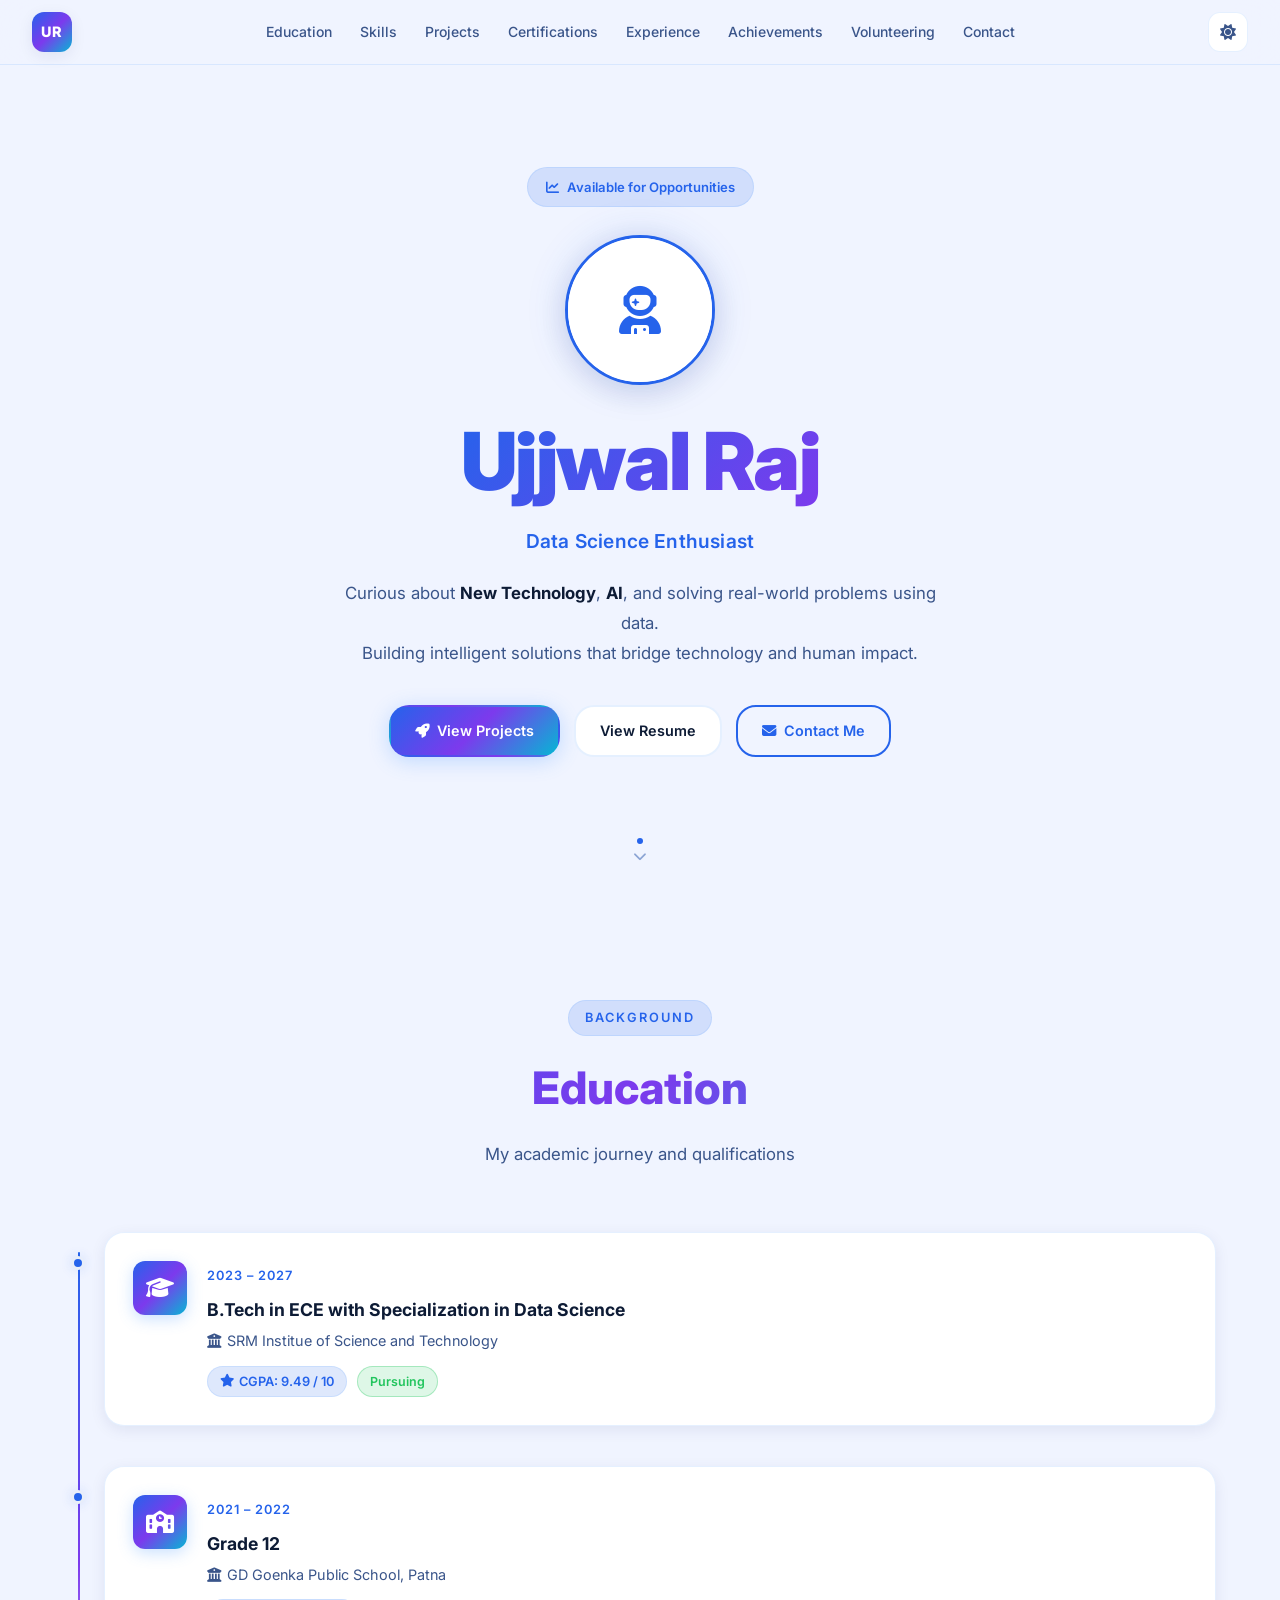
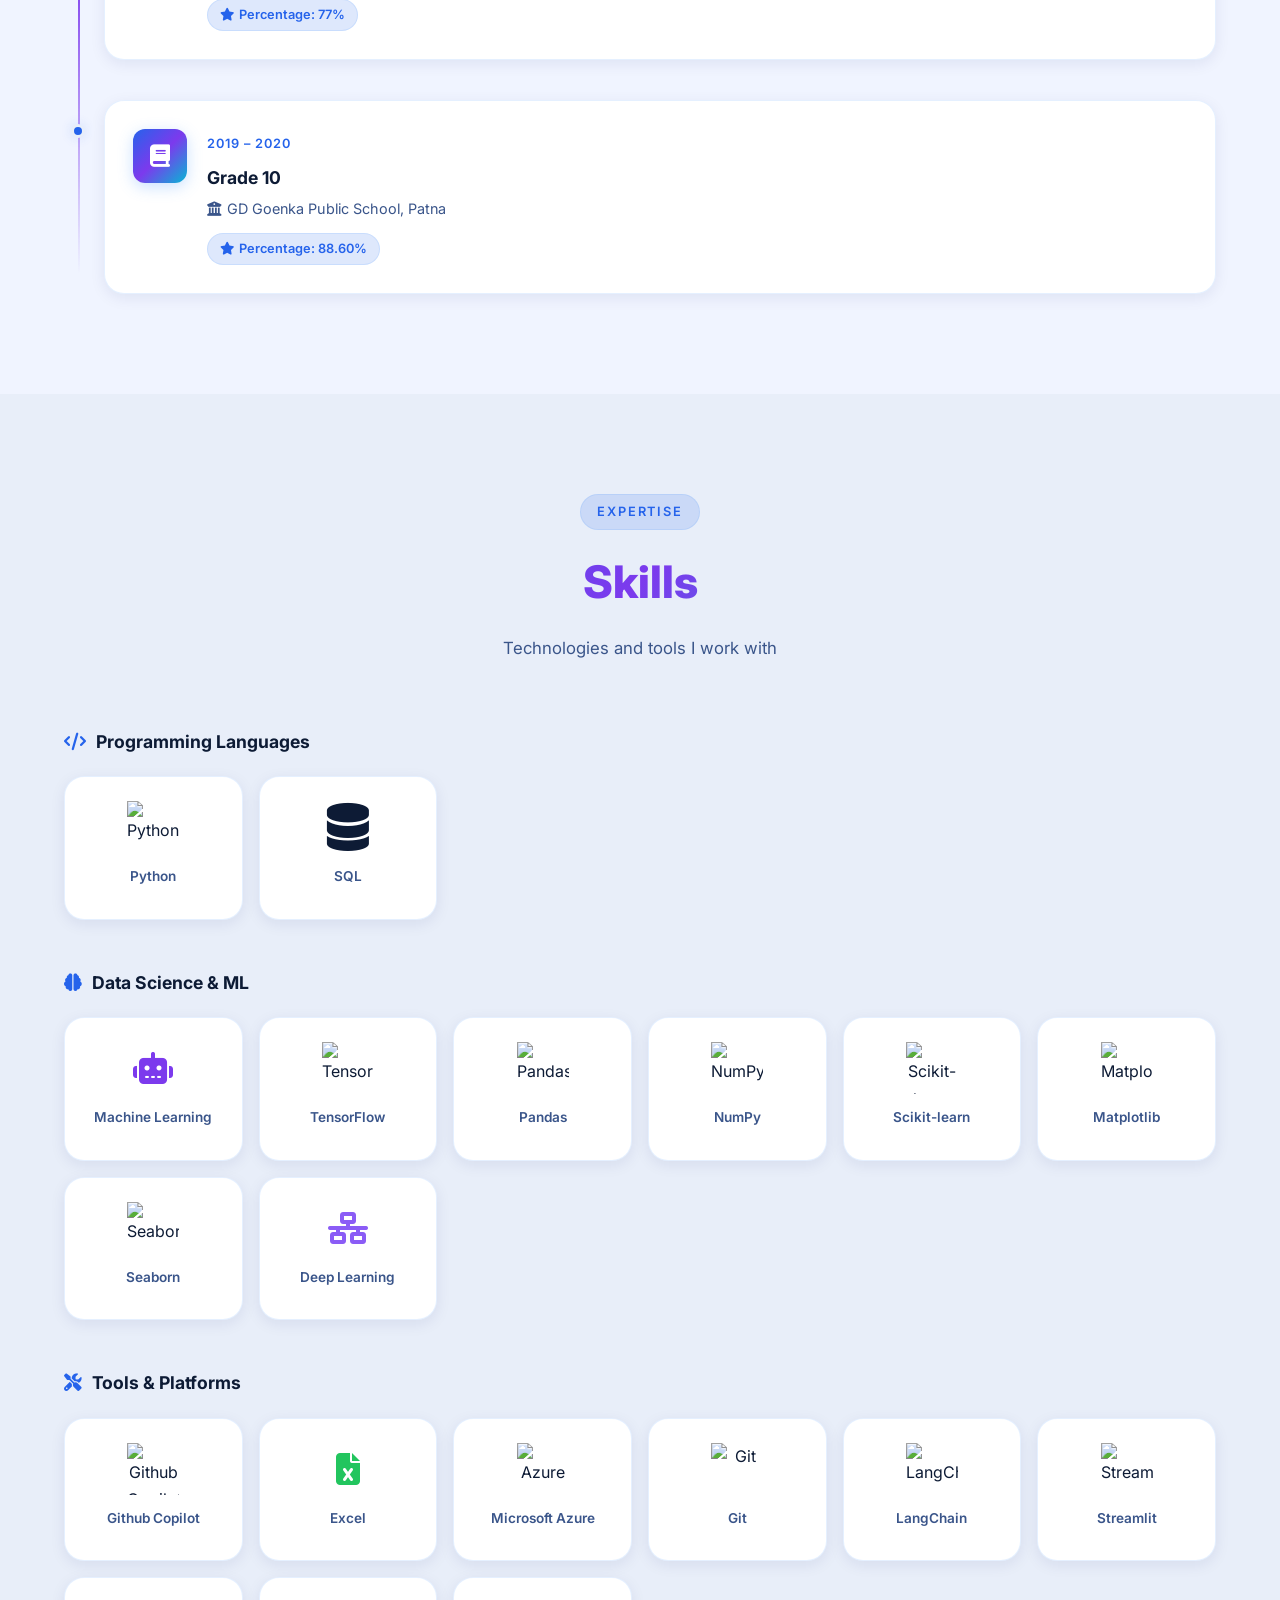
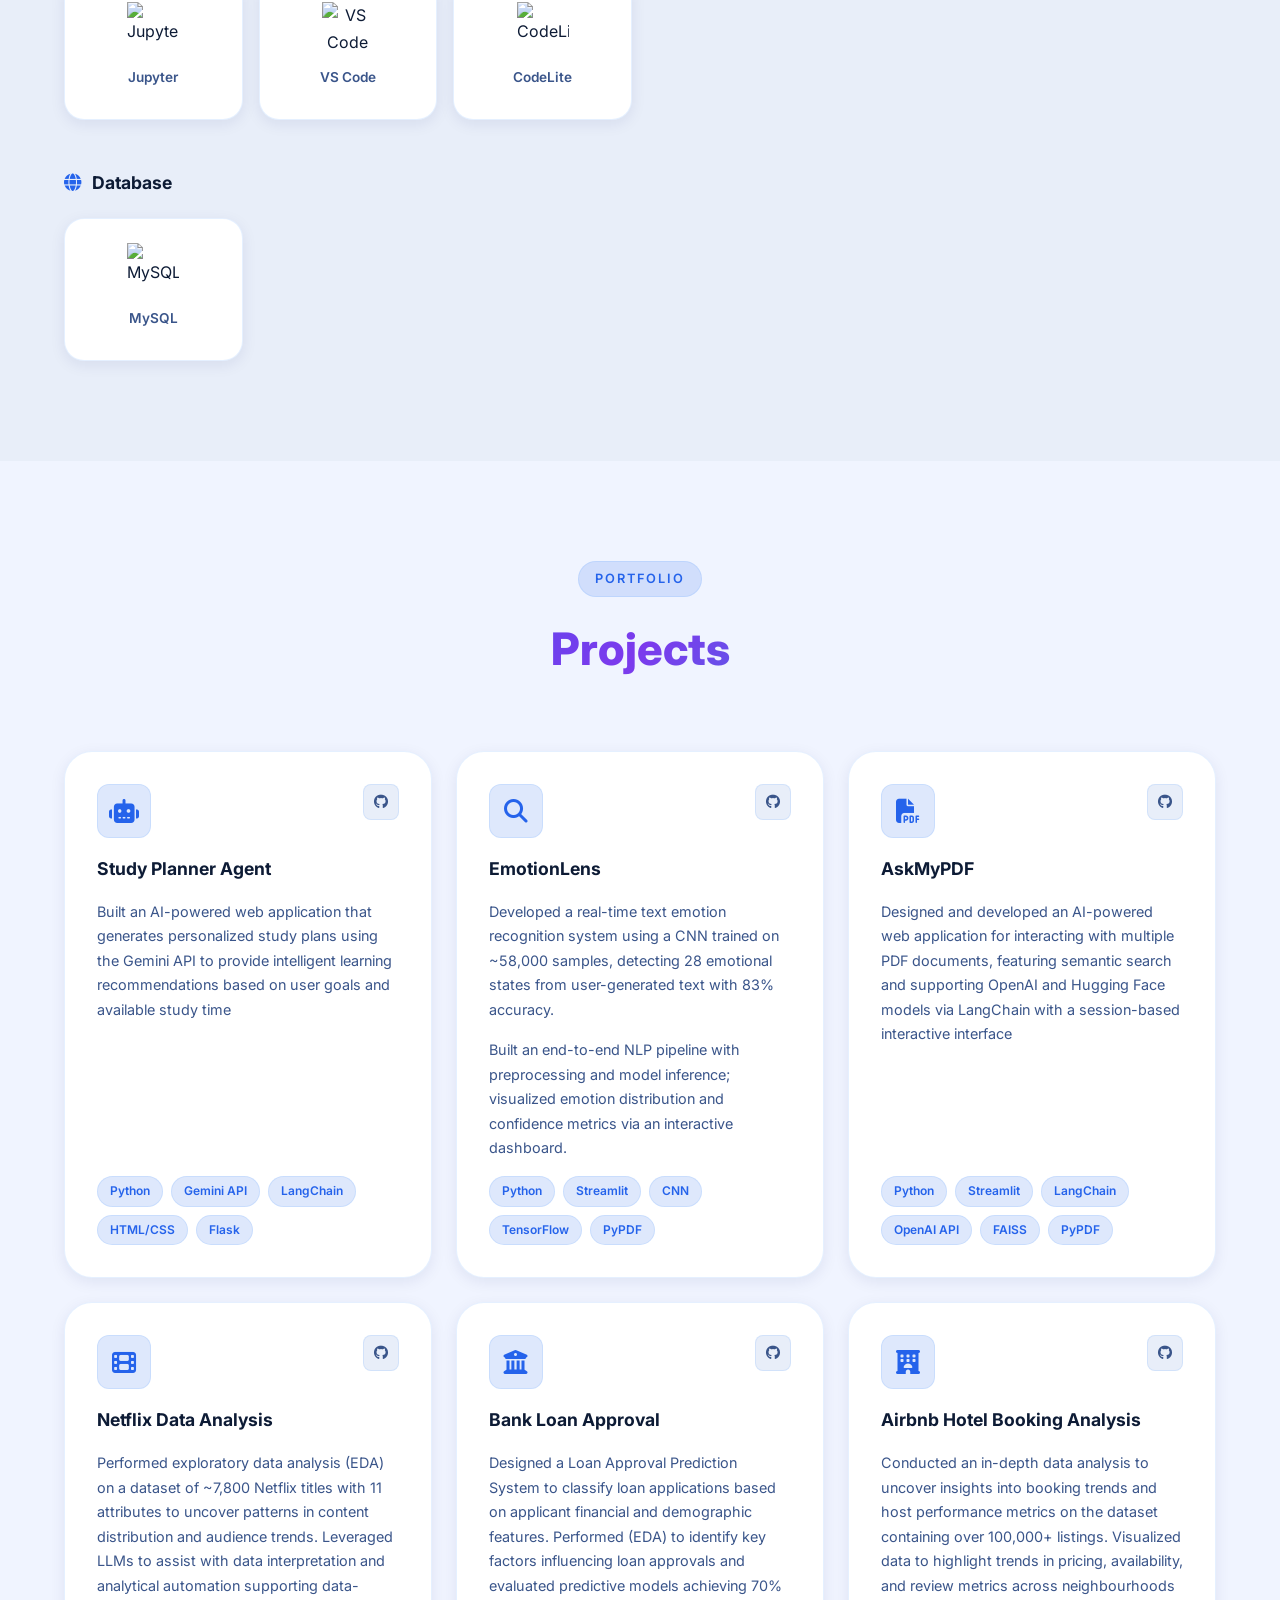
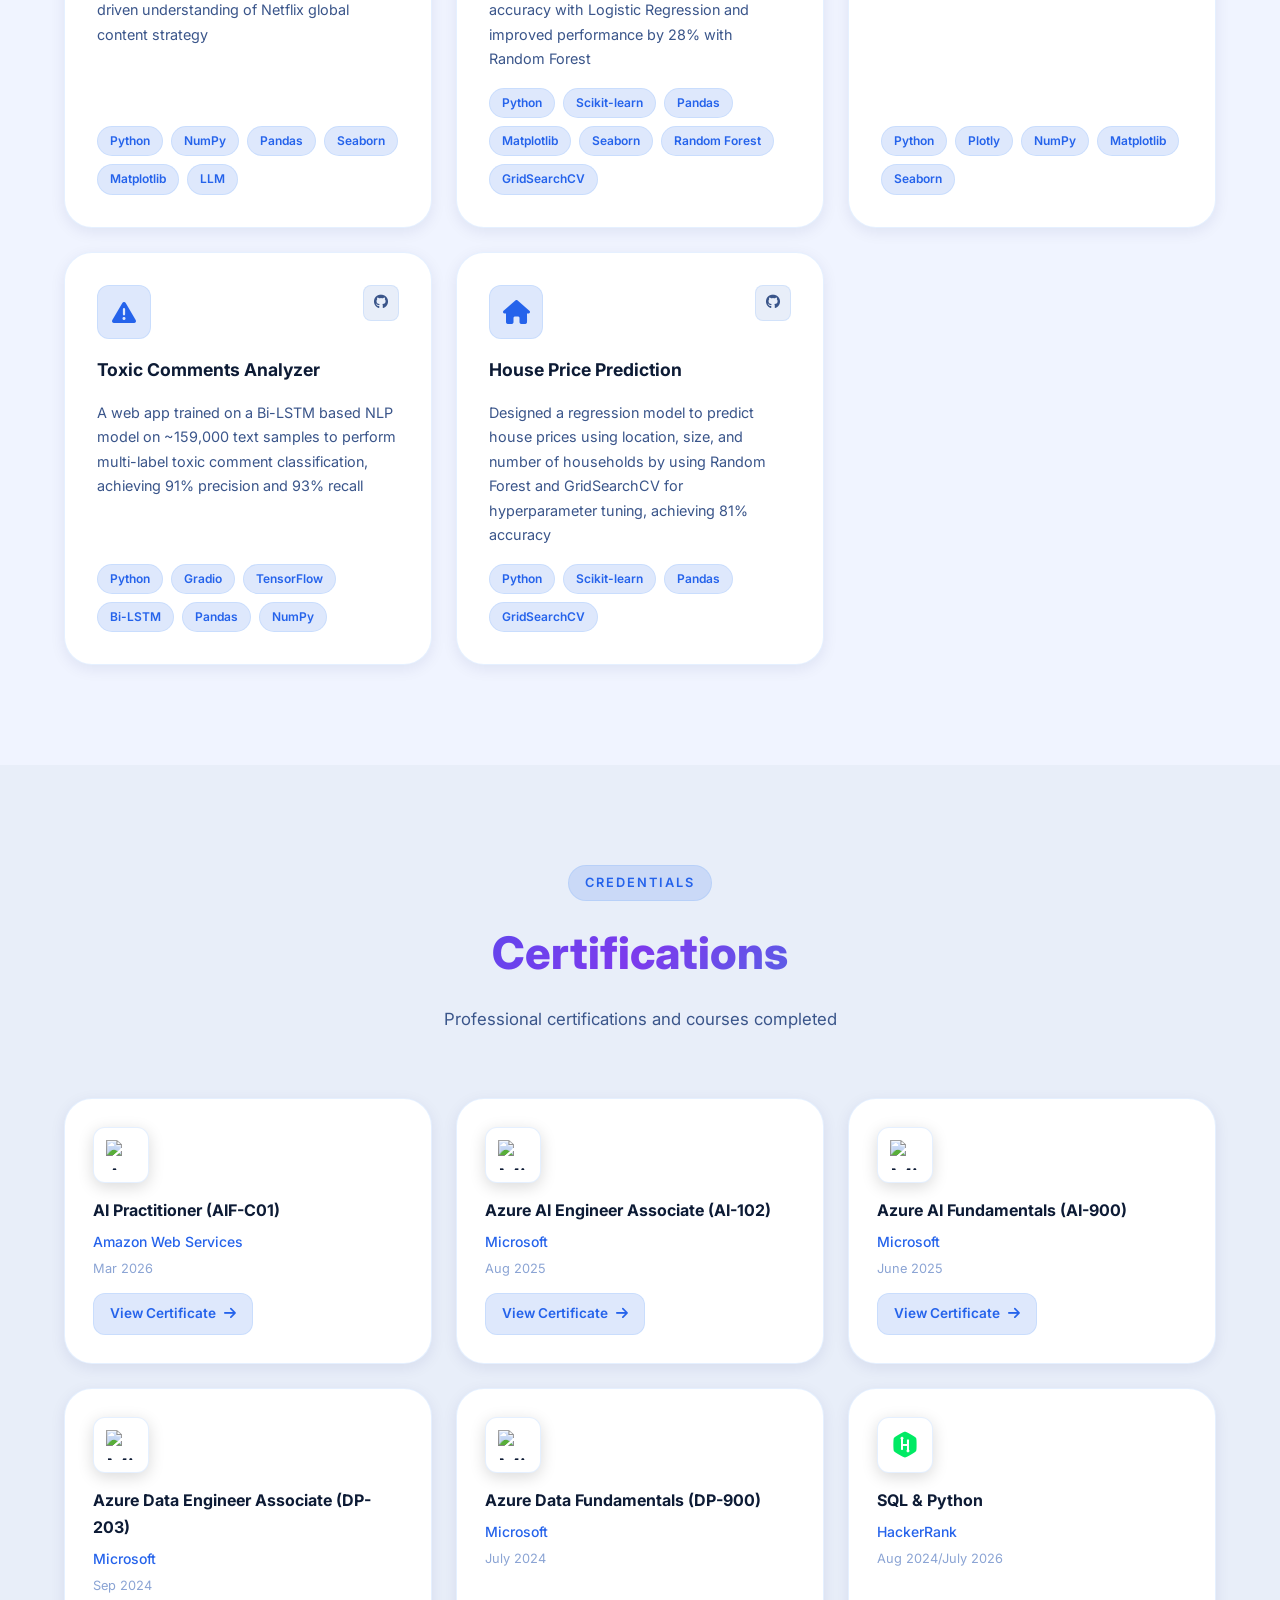
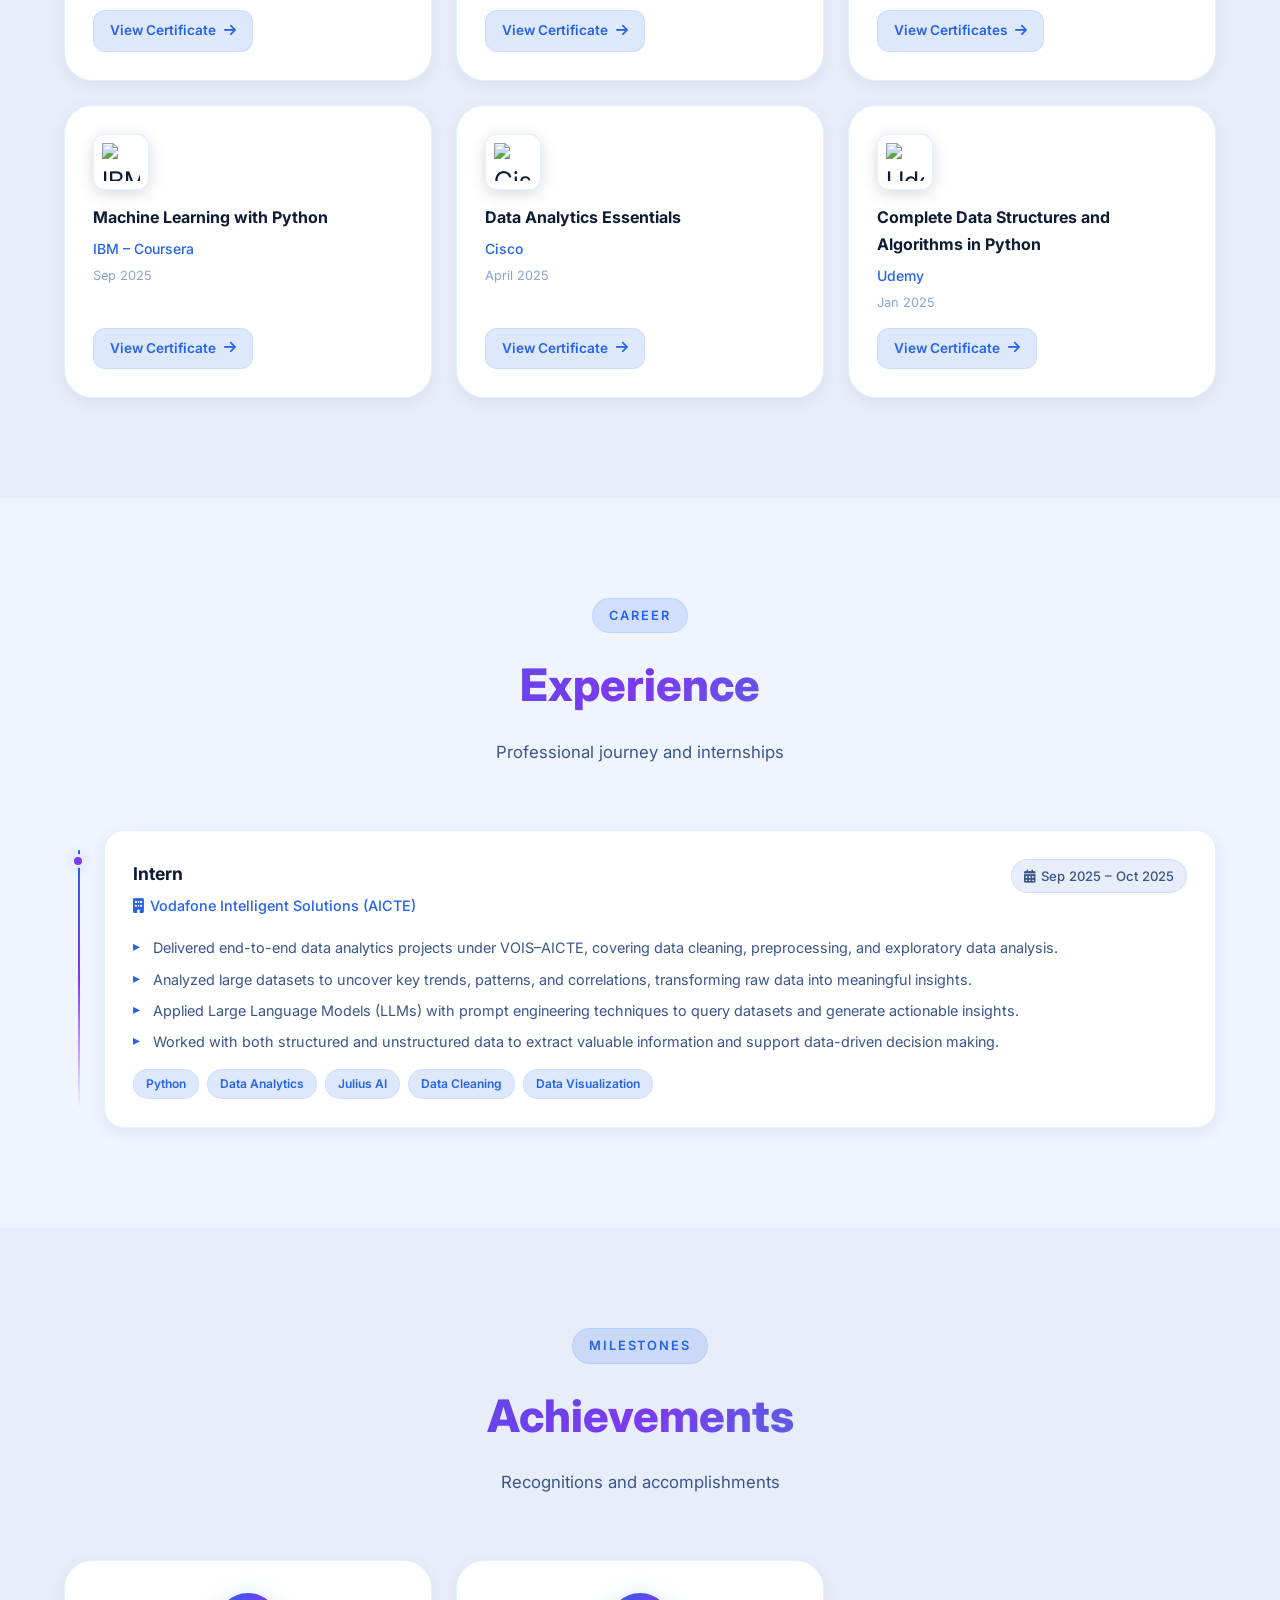
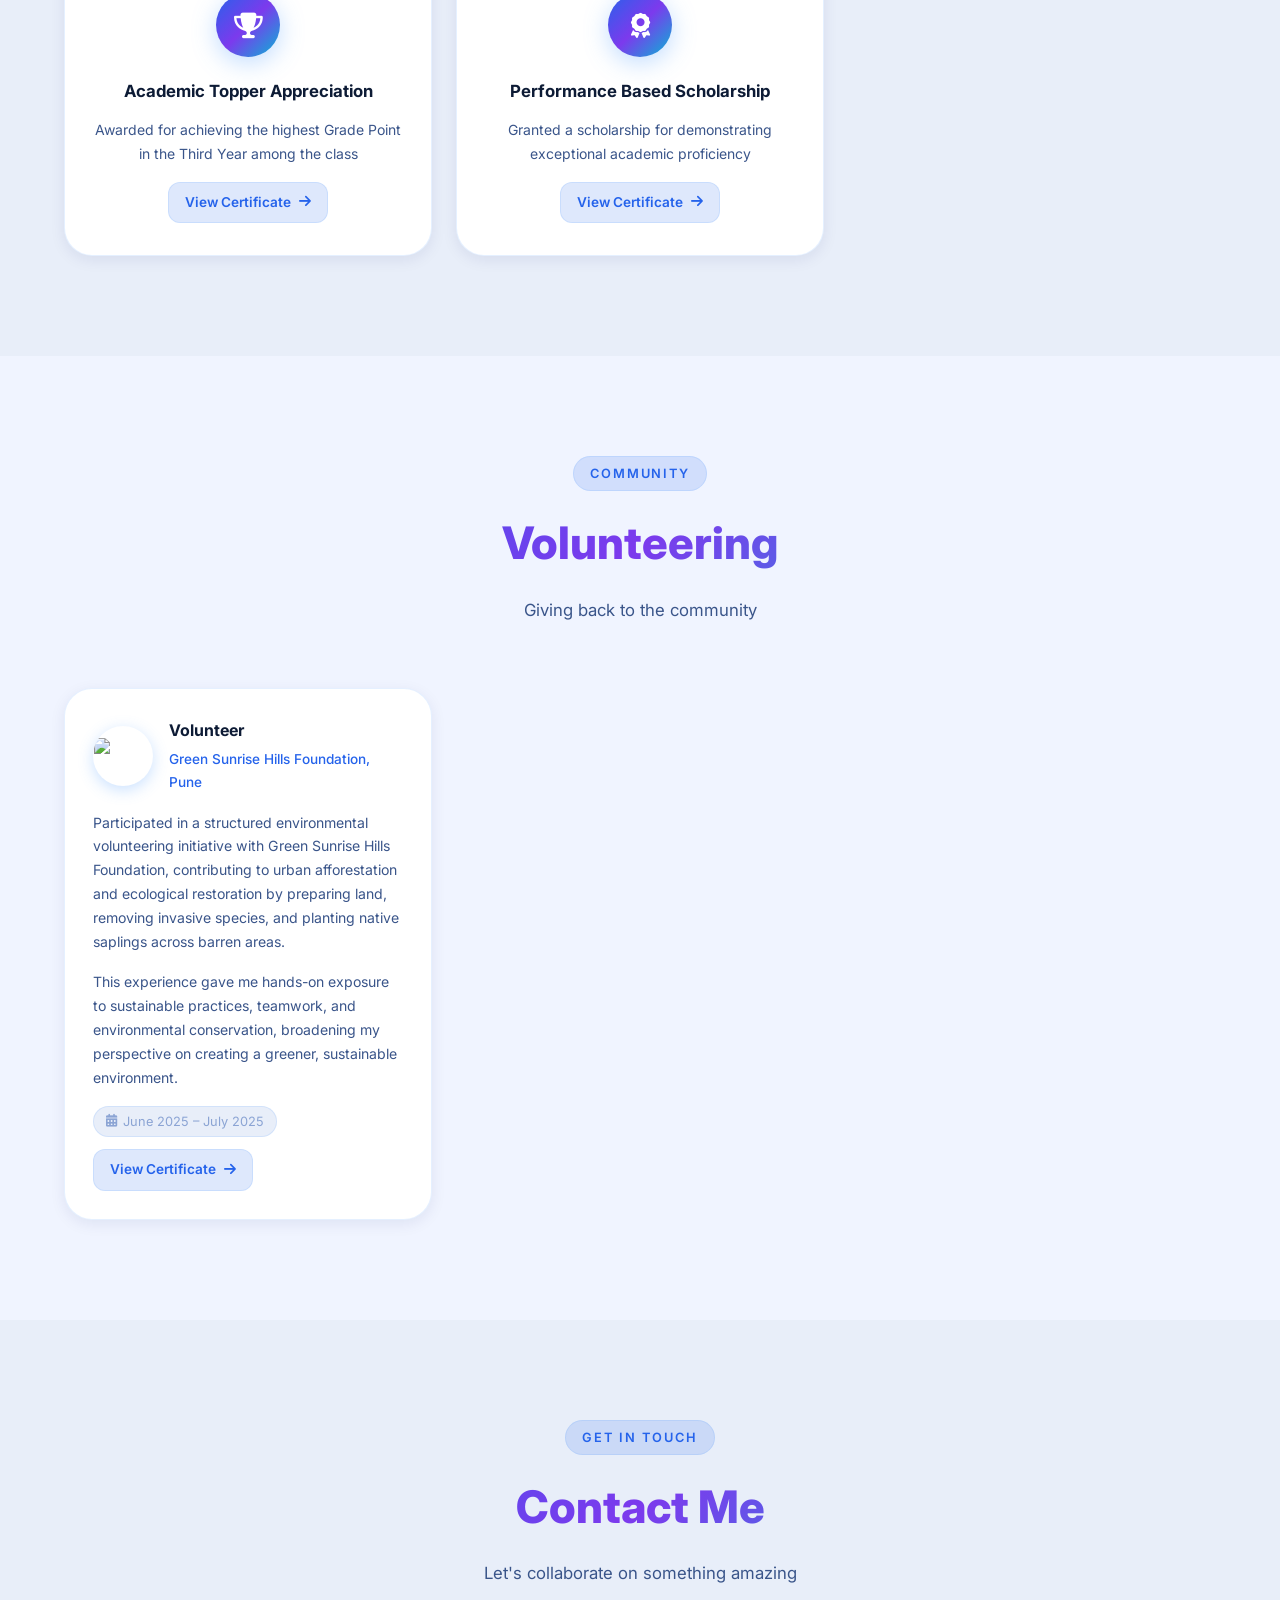
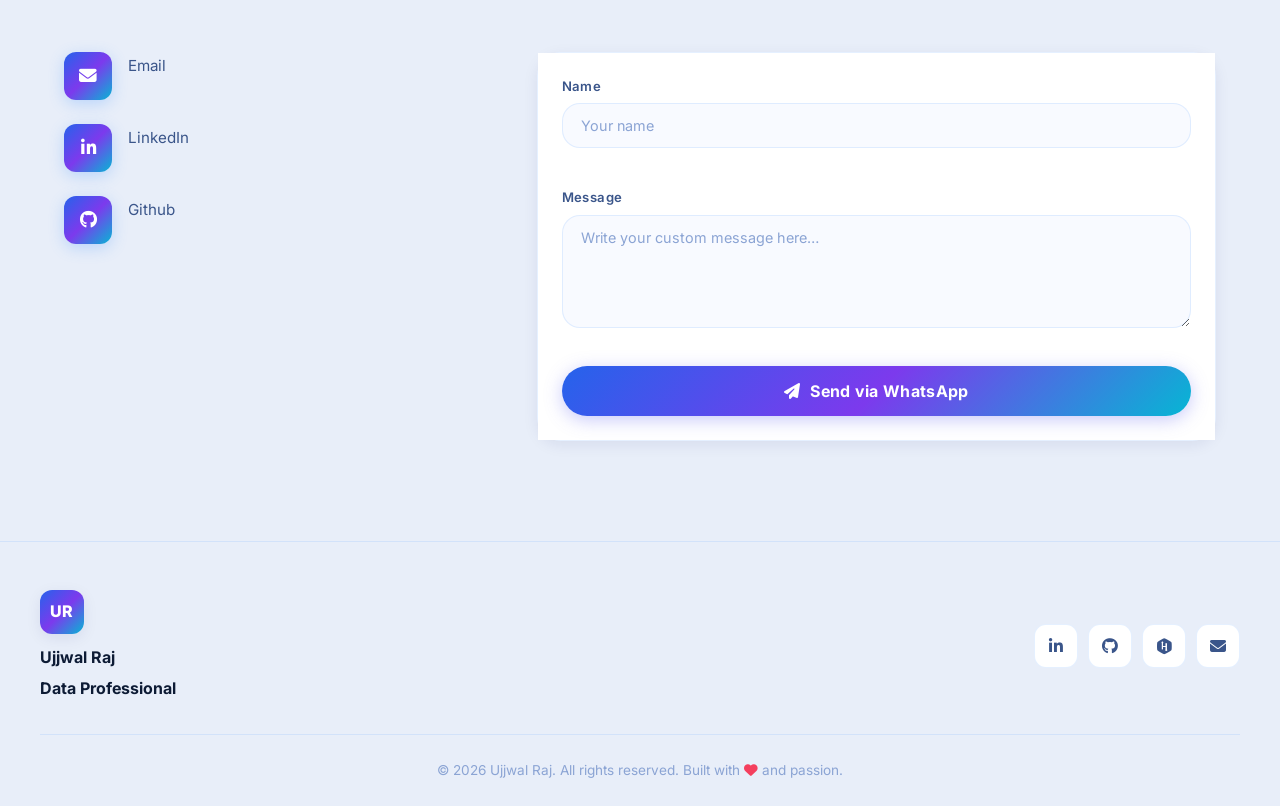
==== commit 28b7d866: "update file" ====
--- a/frontend/index.html
+++ b/frontend/index.html
@@ -637,52 +637,25 @@
             </div>
           </div>
         </div>
-        <form id="contactForm" class="contact-form reveal" novalidate>
-          <div class="form-group">
-            <label for="name">Your Name</label>
-            <input type="text" id="name" name="name" placeholder="John Doe" required autocomplete="name" />
-            <span class="form-error" id="nameError"></span>
-          </div>
-          <div class="form-group">
-            <label for="email">Email Address</label>
-            <input type="email" id="email" name="email" placeholder="john@example.com" required autocomplete="email" />
-            <span class="form-error" id="emailError"></span>
-          </div>
-          <div class="form-group">
-            <label for="subject">Subject</label>
-            <input type="text" id="subject" name="subject" placeholder="Project Collaboration" />
-          </div>
-          <div class="form-group">
-            <label for="message">Message</label>
-            <textarea id="message" name="message" rows="5" placeholder="Tell me about your project or opportunity..." required></textarea>
-            <span class="form-error" id="messageError"></span>
-          </div>
-          <div class="form-group attachment-group">
-          <!-- Hidden actual file input -->
-          <input type="file" id="attachments" name="files" multiple accept=".png,.jpg,.jpeg,.gif,.webp,.pdf,.doc,.docx,.txt,.zip" style="display: none;"/>
-
-          <button type="button" id="attachBtn" class="attach-btn" aria-label="Attach files">
-            <i class="fas fa-paperclip"></i>
-            <span>Attach files</span>
-          </button>
-          <!-- Selected file chips render here -->
-          <div id="attachmentList" class="attachment-list"></div>
-          <span class="form-error" id="attachmentsError"></span>
-          </div>
-          <button type="submit" class="btn btn-primary btn-full" id="submitBtn">
-            <span class="btn-text"><i class="fas fa-paper-plane"></i> Send Message</span>
-            <span class="btn-loading" style="display:none;"><i class="fas fa-spinner fa-spin"></i> Sending...</span>
-          </button>
-        </form>
-      </div>
-    </div>
-    <!-- Form Success Modal -->
-    <div class="form-success-modal" id="successModal" aria-hidden="true" role="dialog">
-      <div class="success-content">
-        <div class="success-icon"><i class="fas fa-check-circle"></i></div>
-        <h3>Message Sent!</h3>
-        <p>Thank you for reaching out. I'll get back to you soon!</p>
-        <button class="btn btn-primary" onclick="closeModal()">Close</button>
+        <!-- WhatsApp Chat Widget -->
+        <div class="whatsapp-card reveal" id="whatsappCard">
+          <!-- Input Area -->
+          <div class="wa-input-area">
+            <div class="wa-field-group">
+              <label for="waName">Name</label>
+              <input type="text" id="waName" placeholder="Your name" autocomplete="name" />
+              <span class="wa-error" id="waNameError"></span>
+            </div>
+            <div class="wa-field-group">
+              <label for="waMessage">Message</label>
+              <textarea id="waMessage" rows="5" placeholder="Write your custom message here…"></textarea>
+              <span class="wa-error" id="waMessageError"></span>
+            </div>
+            <button class="wa-send-btn" id="waSendBtn" onclick="sendWhatsApp()">
+              <i class="fas fa-paper-plane"></i> Send via WhatsApp
+            </button>
+          </div>
+        </div>
       </div>
     </div>
   </section>
--- a/frontend/style.css
+++ b/frontend/style.css
@@ -1244,34 +1244,45 @@
   color: var(--accent);
 }
 
-/* === CONTACT FORM === */
-.contact-form {
+/* === WHATSAPP CHAT CARD === */
+.whatsapp-card {
   background: var(--bg-card);
   border: 1px solid var(--border);
-  border-radius: var(--radius-xl);
-  padding: 36px;
+  border-radius: 24px;
   box-shadow: var(--shadow-sm);
-}
-
-.form-group {
-  margin-bottom: 22px;
-}
-
-.form-group label {
-  display: block;
-  font-size: 0.85rem;
+  display: flex;
+  flex-direction: column;
+}
+
+/* Input area */
+.wa-input-area {
+  padding: 22px 24px 24px;
+  display: flex;
+  flex-direction: column;
+  gap: 16px;
+  background: var(--bg-card);
+}
+
+.wa-field-group {
+  display: flex;
+  flex-direction: column;
+  gap: 6px;
+}
+
+.wa-field-group label {
+  font-size: 0.82rem;
   font-weight: 600;
   color: var(--text-secondary);
-  margin-bottom: 8px;
-}
-
-.form-group input,
-.form-group textarea {
+  letter-spacing: 0.03em;
+}
+
+.wa-field-group input,
+.wa-field-group textarea {
   width: 100%;
   background: var(--bg-input);
   border: 1px solid var(--border);
-  border-radius: var(--radius-md);
-  padding: 12px 16px;
+  border-radius: 18px;
+  padding: 13px 18px;
   font-size: 0.9rem;
   color: var(--text-primary);
   font-family: var(--font-primary);
@@ -1279,155 +1290,62 @@
   resize: vertical;
 }
 
-.form-group input:focus,
-.form-group textarea:focus {
+.wa-field-group input:focus,
+.wa-field-group textarea:focus {
   outline: none;
-  border-color: var(--accent);
-  box-shadow: 0 0 0 3px var(--accent-glow);
-}
-
-.form-group input::placeholder,
-.form-group textarea::placeholder {
+  border-color: #25d366;
+  box-shadow: 0 0 0 3px rgba(37,211,102,0.15);
+}
+
+.wa-field-group input::placeholder,
+.wa-field-group textarea::placeholder {
   color: var(--text-muted);
 }
 
-.form-group input.error,
-.form-group textarea.error {
+.wa-field-group input.wa-input-error,
+.wa-field-group textarea.wa-input-error {
   border-color: #ef4444;
 }
 
-.form-error {
-  display: block;
-  font-size: 0.78rem;
+.wa-error {
+  font-size: 0.76rem;
   color: #ef4444;
-  margin-top: 5px;
-}
-/* === ATTACHMENT BUTTON (paperclip, Gmail-style) === */
-.attach-btn {
-  display: inline-flex;
-  align-items: center;
-  gap: 8px;
-  background: var(--bg-input);
-  border: 1px solid var(--border);
+  min-height: 16px;
+}
+
+/* Send button */
+.wa-send-btn {
+  display: flex;
+  align-items: center;
+  justify-content: center;
+  gap: 10px;
+  background: var(--accent-gradient);
+  color: #fff;
+  border: none;
   border-radius: var(--radius-full);
-  padding: 10px 18px;
+  padding: 15px 28px;
+  font-size: 1rem;
+  font-weight: 700;
+  font-family: var(--font-primary);
   cursor: pointer;
-  font-size: 0.85rem;
-  font-weight: 600;
-  color: var(--text-secondary);
-  font-family: var(--font-primary);
-  transition: var(--transition);
-}
-
-.attach-btn:hover {
-  border-color: var(--accent);
-  background: var(--accent-glow);
-  color: var(--accent);
-}
-
-.attach-btn i {
-  font-size: 0.95rem;
-  transform: rotate(45deg);
-}
-
-.attachment-list {
-  display: flex;
-  flex-wrap: wrap;
-  gap: 8px;
-  margin-top: 12px;
-}
-
-.attachment-chip {
-  display: flex;
-  align-items: center;
-  gap: 6px;
-  background: var(--accent-glow);
-  border: 1px solid var(--border);
-  border-radius: var(--radius-full);
-  padding: 5px 12px;
-  font-size: 0.8rem;
-  color: var(--text-primary);
-  max-width: 220px;
-}
-
-.attachment-chip .chip-name {
-  overflow: hidden;
-  text-overflow: ellipsis;
-  white-space: nowrap;
-}
-
-.attachment-chip .chip-remove {
-  cursor: pointer;
-  border: none;
-  background: none;
-  color: var(--text-muted);
+  transition: all 0.25s ease;
+  box-shadow: 0 4px 18px rgba(99, 102, 241, 0.35);
+  letter-spacing: 0.02em;
+  width: 100%;
+}
+
+.wa-send-btn i {
   font-size: 1rem;
-  line-height: 1;
-  transition: var(--transition);
-}
-
-.attachment-chip .chip-remove:hover {
-  color: #ef4444;
-}
-
-/* === SUCCESS MODAL === */
-.form-success-modal {
-  position: fixed;
-  inset: 0;
-  background: rgba(0, 0, 0, 0.7);
-  backdrop-filter: blur(8px);
-  z-index: 2000;
-  display: flex;
-  align-items: center;
-  justify-content: center;
-  opacity: 0;
-  pointer-events: none;
-  transition: opacity 0.3s ease;
-}
-
-.form-success-modal.show {
-  opacity: 1;
-  pointer-events: all;
-}
-
-.success-content {
-  background: var(--bg-card);
-  border: 1px solid var(--border);
-  border-radius: var(--radius-xl);
-  padding: 48px;
-  text-align: center;
-  max-width: 380px;
-  width: calc(100% - 48px);
-  transform: scale(0.9);
-  transition: transform 0.3s cubic-bezier(0.34, 1.56, 0.64, 1);
-  box-shadow: var(--shadow-lg);
-}
-
-.form-success-modal.show .success-content { transform: scale(1); }
-
-.success-icon {
-  font-size: 3.5rem;
-  color: #22c55e;
-  margin-bottom: 20px;
-  display: block;
-  animation: pop-in 0.5s cubic-bezier(0.34, 1.56, 0.64, 1);
-}
-
-@keyframes pop-in {
-  from { transform: scale(0); opacity: 0; }
-  to { transform: scale(1); opacity: 1; }
-}
-
-.success-content h3 {
-  font-size: 1.5rem;
-  font-weight: 800;
-  margin-bottom: 10px;
-  color: var(--text-primary);
-}
-
-.success-content p {
-  color: var(--text-secondary);
-  margin-bottom: 24px;
+}
+
+.wa-send-btn:hover {
+  transform: translateY(-2px);
+  box-shadow: 0 8px 28px rgba(99, 102, 241, 0.5);
+  filter: brightness(1.1);
+}
+
+.wa-send-btn:active {
+  transform: translateY(0);
 }
 
 /* === FOOTER === */
@@ -1682,7 +1600,7 @@
 
   .volunteer-grid { grid-template-columns: 1fr; }
 
-  .contact-form { padding: 24px; }
+  .whatsapp-card .wa-input-area { padding: 16px 18px 20px; }
 
   .scroll-top { bottom: 20px; right: 20px; }
 }
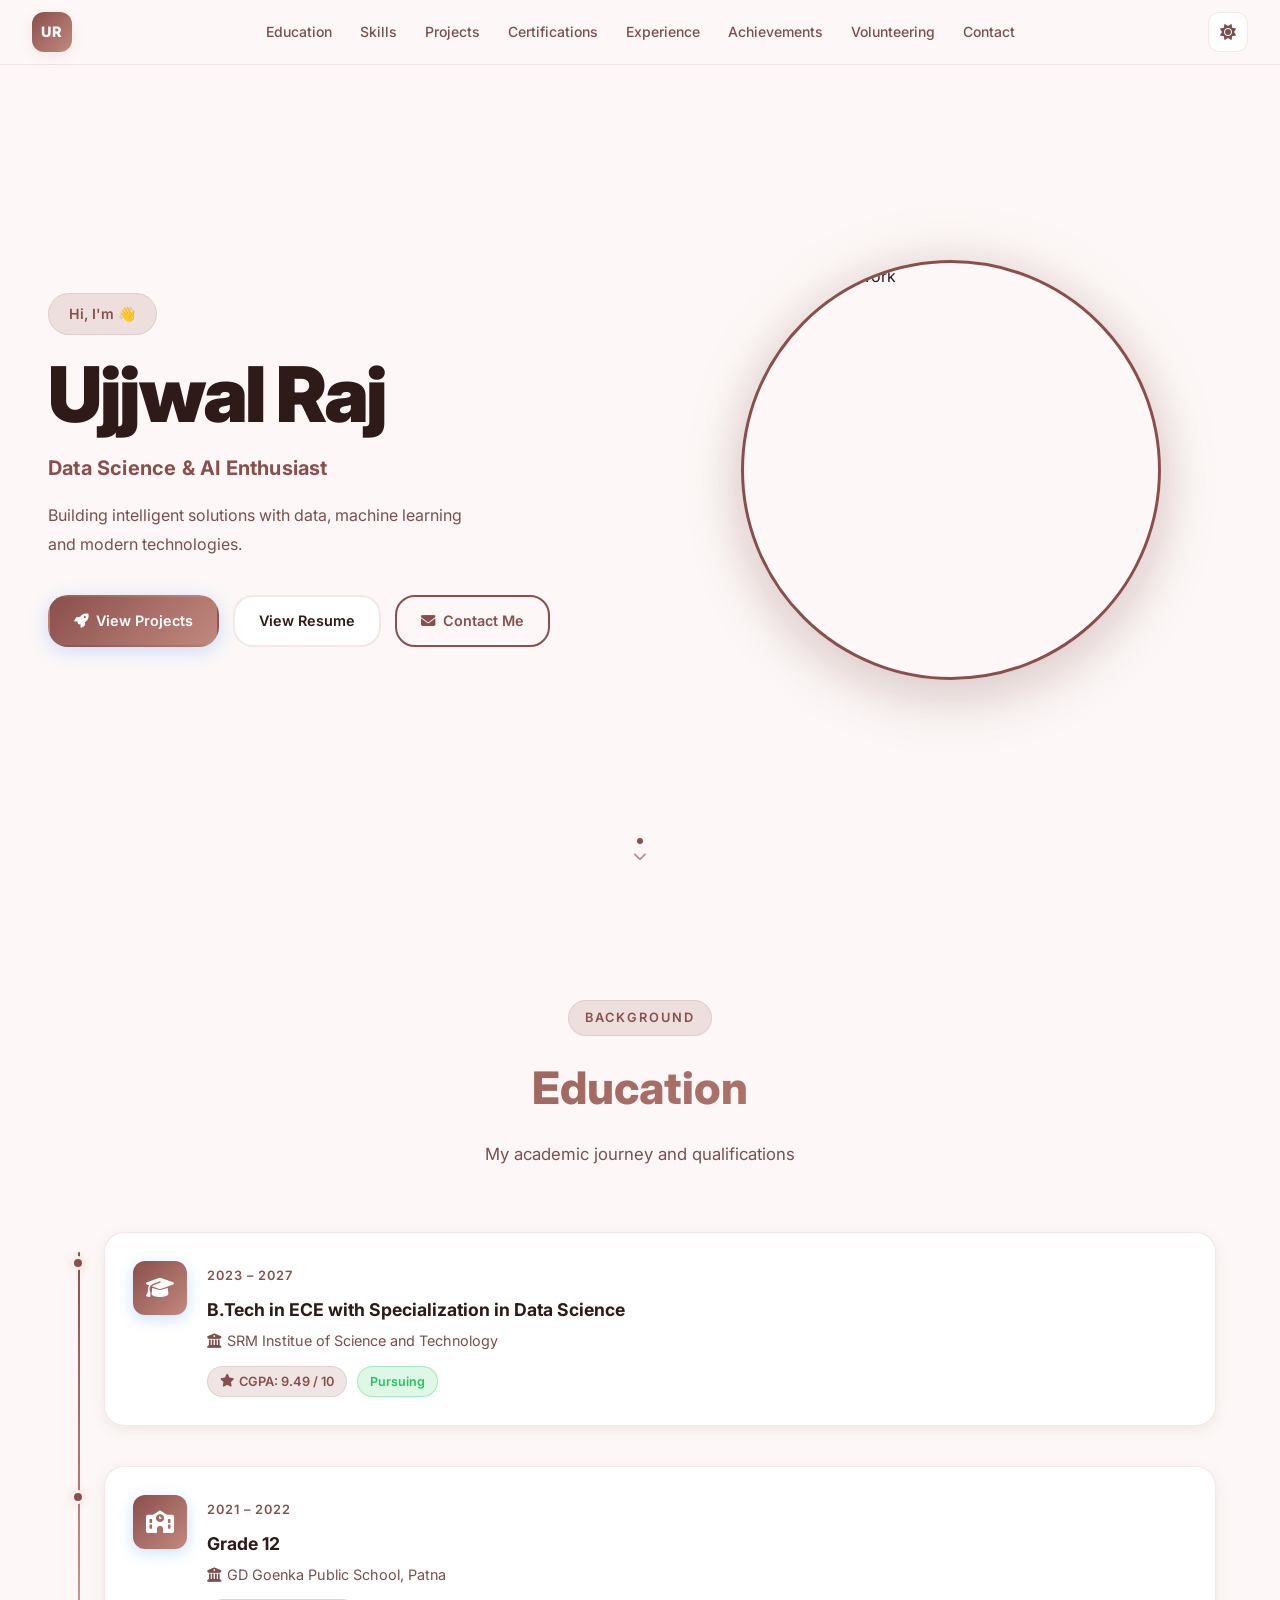
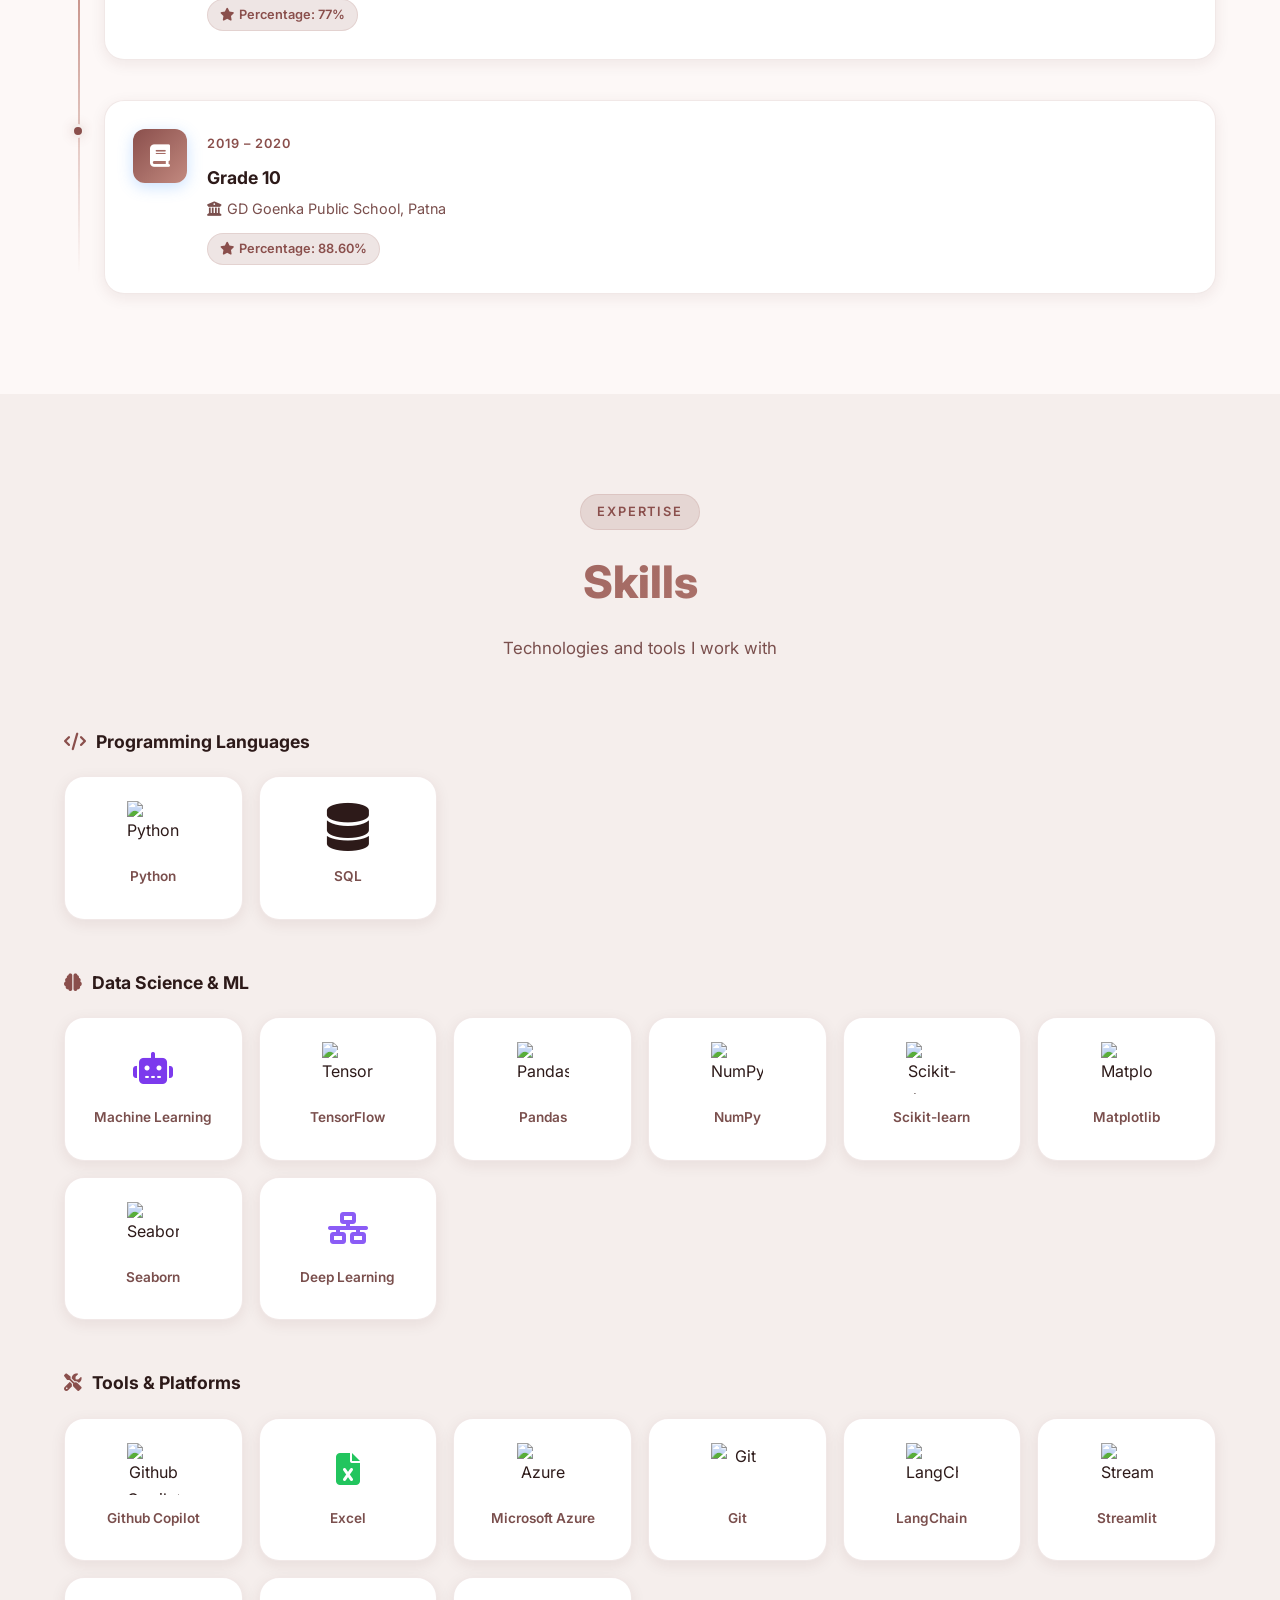
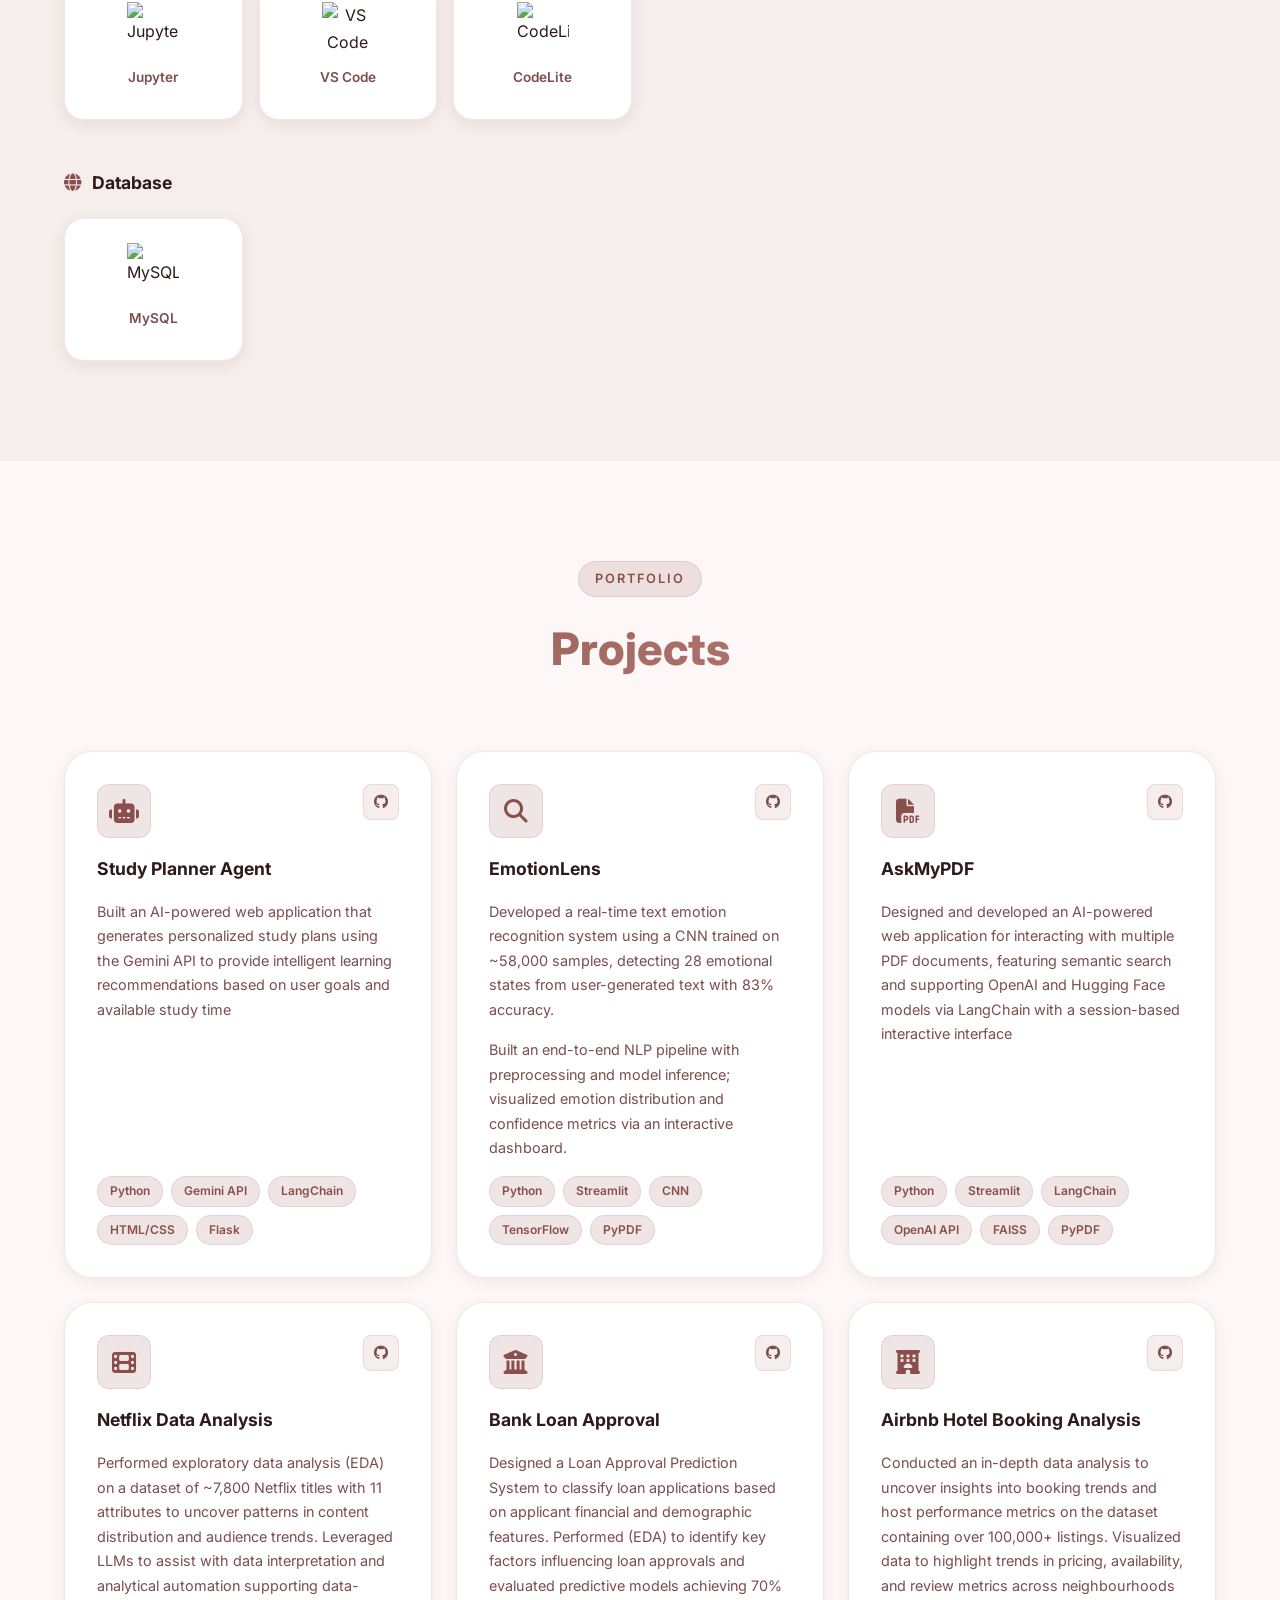
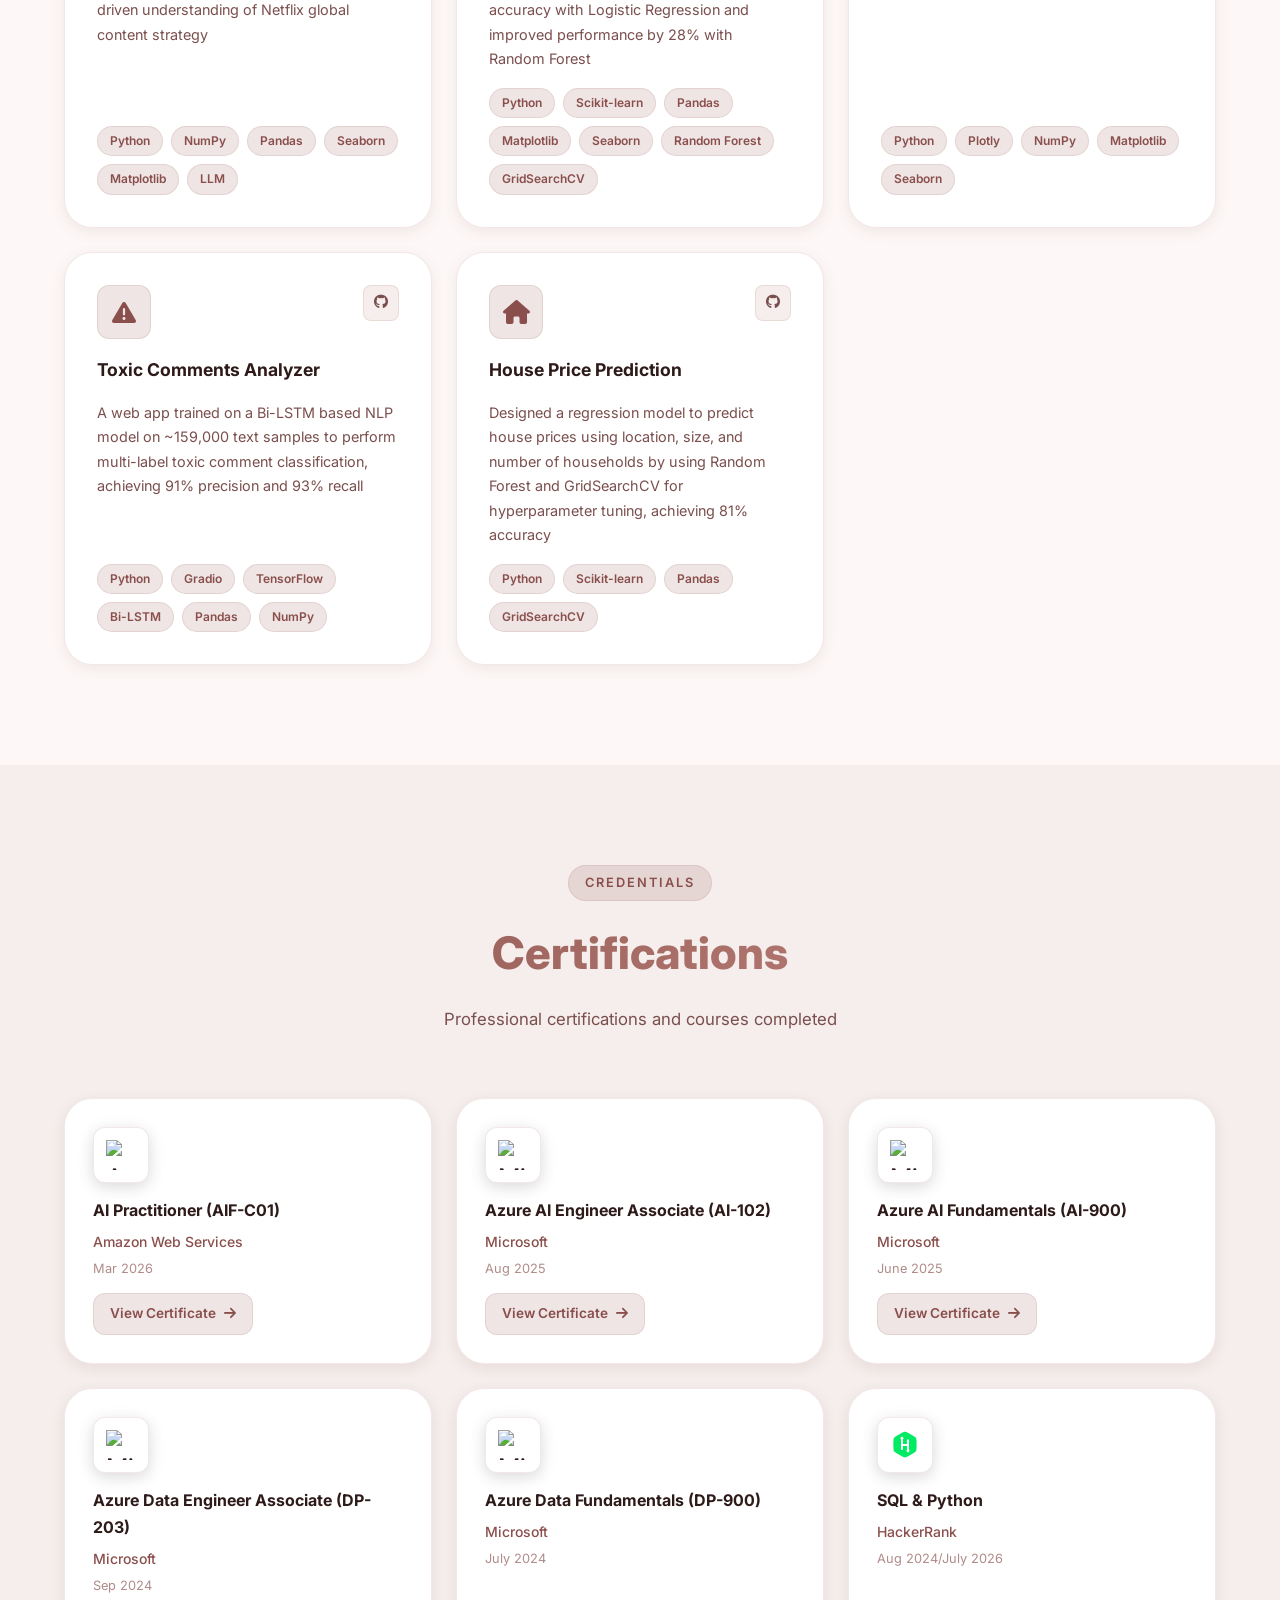
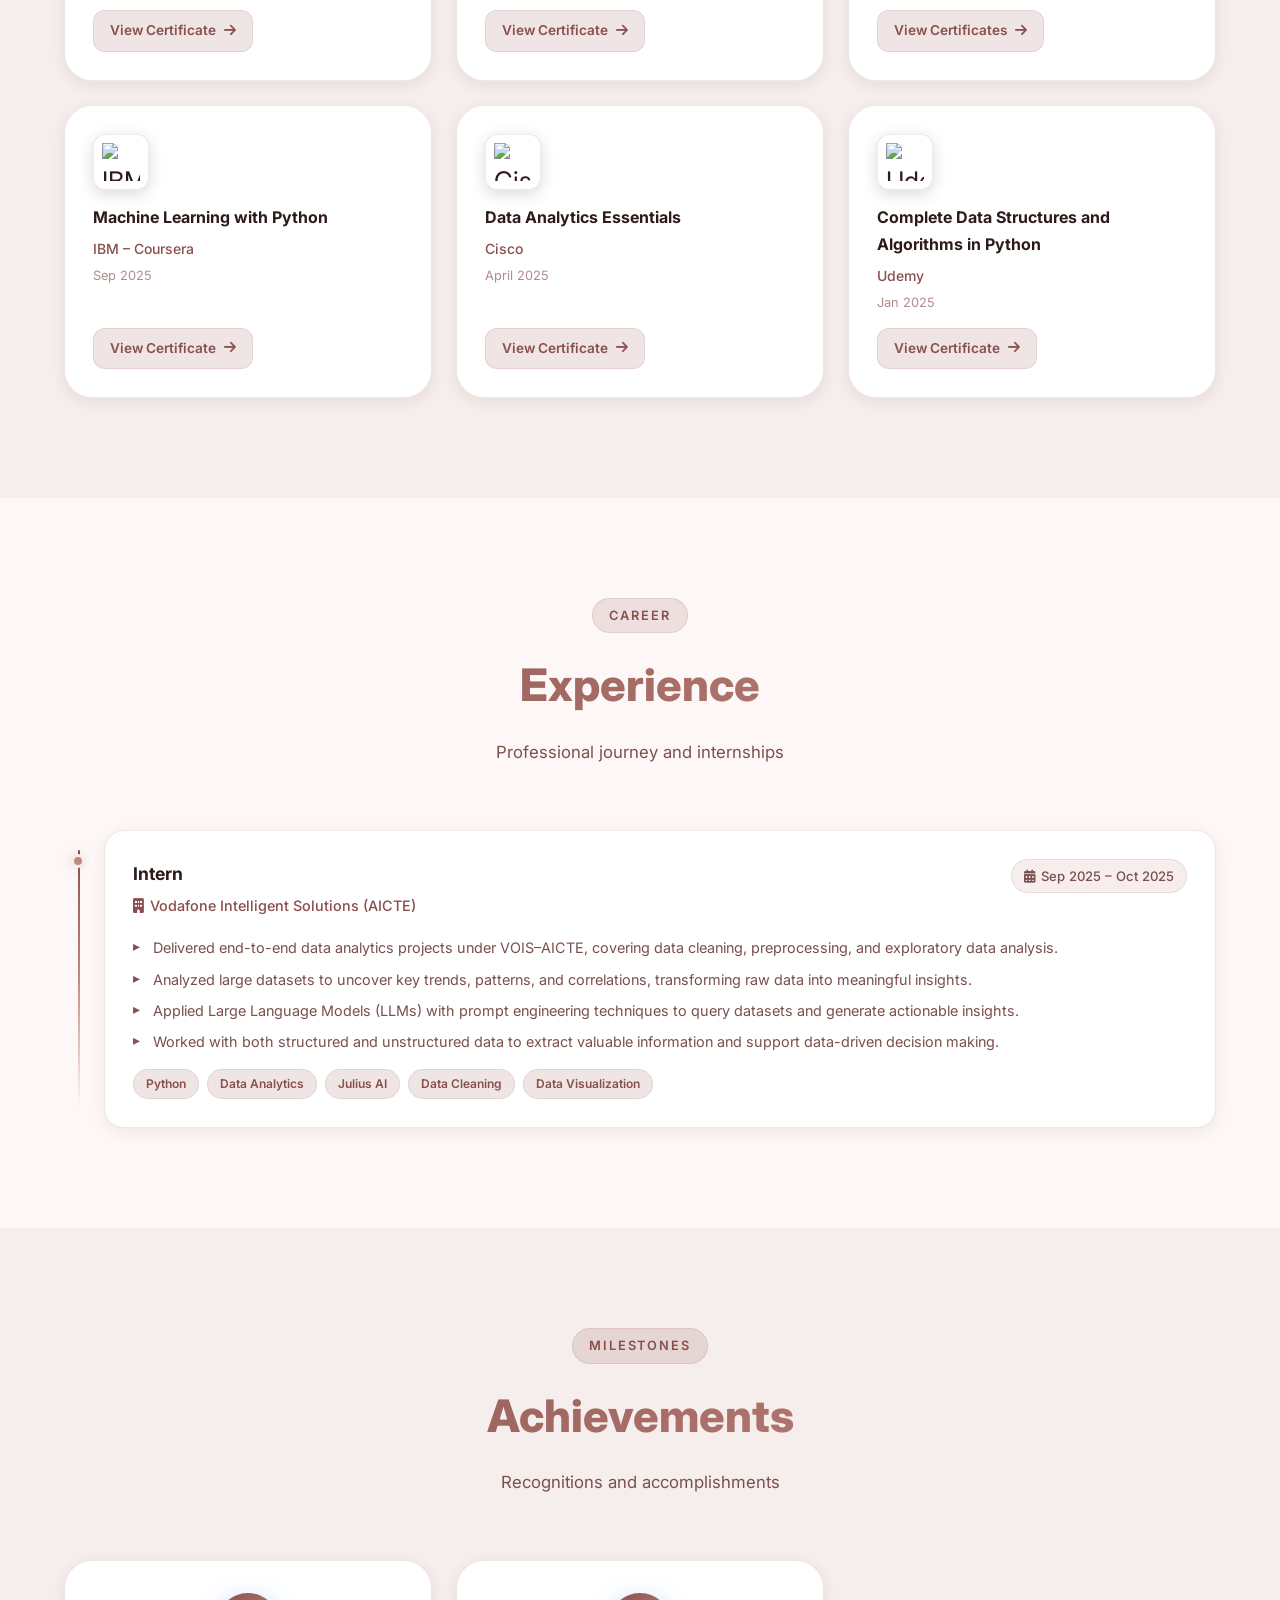
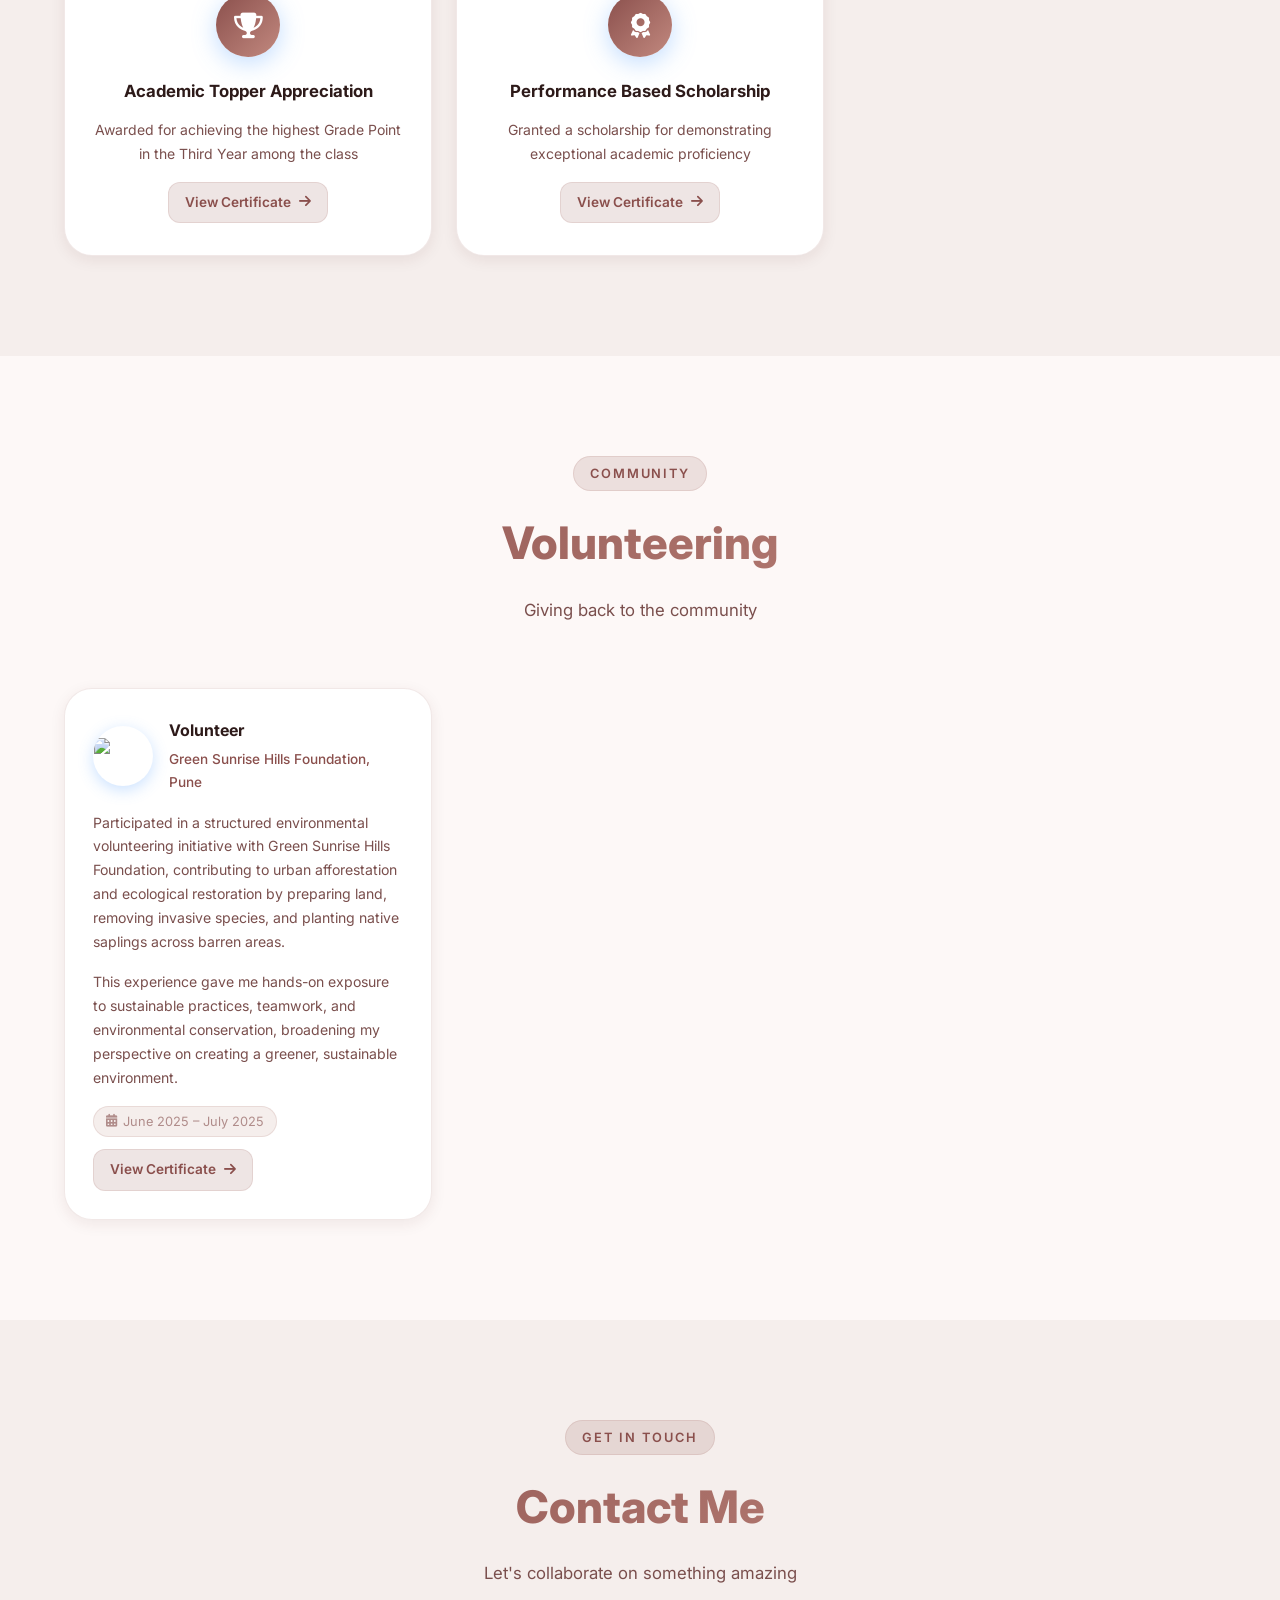
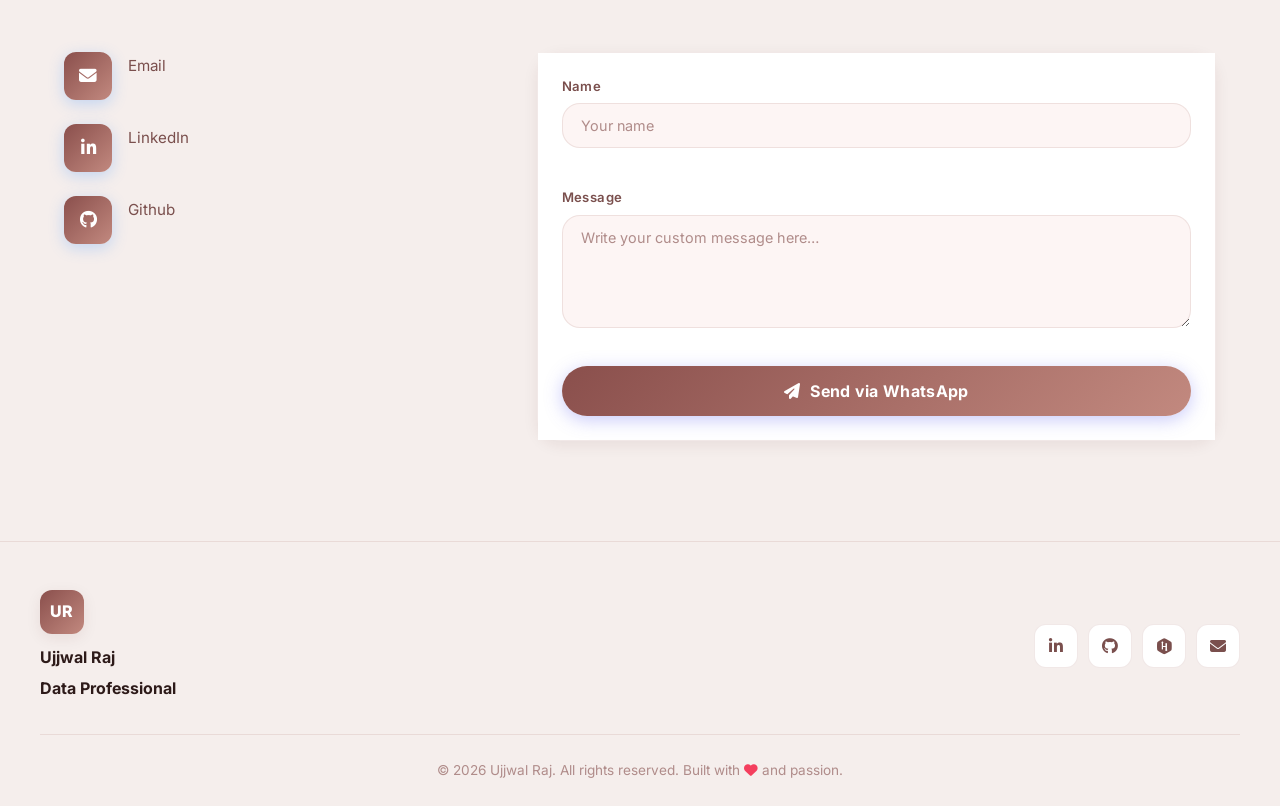
==== commit 0915e868: "Update Files" ====
--- a/frontend/index.html
+++ b/frontend/index.html
@@ -44,39 +44,46 @@
 
   <!-- Hero Section -->
   <section id="hero" class="hero-section">
-    <div class="hero-content">
-      <div class="hero-badge reveal">
-        <i class="fas fa-chart-line"></i>
-        <span>Available for Opportunities</span>
-      </div>
-      <div class="hero-avatar reveal">
-        <img src="images/data science.jpg" alt="Ujjwal Raj - Data Science Portfolio" onerror="this.style.display='none';this.nextElementSibling.style.display='flex';" />
-        <div class="avatar-fallback" style="display:none;">
-          <i class="fas fa-user-astronaut"></i>
-        </div>
-      </div>
-      <h1 class="hero-name reveal">
-        <span class="name-gradient">Ujjwal Raj</span>
-      </h1>
-      <div class="hero-tagline reveal">
-        <span class="tag-text" id="taglineText">Data Science Enthusiast | ECE with Specialization in Data Science</span>
-      </div>
-      <p class="hero-desc reveal">
-        Curious about <strong>New Technology</strong>, <strong>AI</strong>, and solving real-world problems using data.<br />
-        Building intelligent solutions that bridge technology and human impact.
-      </p>
-      <div class="hero-buttons reveal">
-        <a href="#projects" class="btn btn-primary">
-          <i class="fas fa-rocket"></i> View Projects
-        </a>
-        <a href="Resume.pdf" target="_blank" rel="noopener" class="btn btn-secondary">
-          View Resume
+    <div class="hero-inner">
+      <!-- LEFT: Text -->
+      <div class="hero-text reveal">
+        <div class="hero-badge">
+          <span>Hi, I'm 👋</span>
+        </div>
+        <h1 class="hero-name">
+          Ujjwal Raj
+        </h1>
+        <p class="hero-tagline">Data Science &amp; AI Enthusiast</p>
+        <p class="hero-desc">
+          Building intelligent solutions with data, machine learning and modern technologies.
+        </p>
+        <div class="hero-buttons">
+          <a href="#projects" class="btn btn-primary">
+            <i class="fas fa-rocket"></i> View Projects
           </a>
-        <a href="#contact" class="btn btn-outline">
-          <i class="fas fa-envelope"></i> Contact Me
-        </a>
-      </div>
-    </div>
+          <a href="Resume.pdf" target="_blank" rel="noopener" class="btn btn-secondary">
+            View Resume
+          </a>
+          <a href="#contact" class="btn btn-outline">
+            <i class="fas fa-envelope"></i> Contact Me
+          </a>
+        </div>
+      </div>
+
+      <!-- RIGHT: Sliding image -->
+      <div class="hero-visual reveal" id="heroAvatarWrap">
+        <div class="hero-avatar">
+          <div class="hero-slideshow" id="heroSlideshow">
+            <img class="hero-slide active" src="https://images.unsplash.com/photo-1677442136019-21780ecad995?w=600&h=600&fit=crop&auto=format" alt="AI Neural Network" />
+            <img class="hero-slide" src="https://images.unsplash.com/photo-1620712943543-bcc4688e7485?w=600&h=600&fit=crop&auto=format" alt="Machine Learning Data" />
+            <img class="hero-slide" src="https://images.unsplash.com/photo-1551288049-bebda4e38f71?w=600&h=600&fit=crop&auto=format" alt="Data Analytics" />
+            <img class="hero-slide" src="https://images.unsplash.com/photo-1655720828018-edd2daec9349?w=600&h=600&fit=crop&auto=format" alt="Deep Learning" />
+            <img class="hero-slide" src="https://images.unsplash.com/photo-1518186285589-2f7649de83e0?w=600&h=600&fit=crop&auto=format" alt="Data Science" />
+          </div>
+        </div>
+      </div>
+    </div>
+
     <div class="hero-scroll-indicator">
       <a href="#education" aria-label="Scroll to Education section">
         <div class="scroll-dot"></div>
@@ -197,7 +204,7 @@
               <span>Matplotlib</span>
             </div>
               <div class="skill-card" data-skill="Seaborn">
-              <div class="skill-icon"><img src="images/seaborn.svg" alt="Seaborn" /></div>
+              <div class="skill-icon"><img src="https://seaborn.pydata.org/_images/logo-mark-lightbg.svg" alt="Seaborn" /></div>
               <span>Seaborn</span>
             </div>
             <div class="skill-card" data-skill="Deep Learning">
--- a/frontend/style.css
+++ b/frontend/style.css
@@ -6,28 +6,28 @@
 /* === CSS CUSTOM PROPERTIES (TOKENS) === */
 :root {
   /* Dark theme (default) */
-  --bg-primary: #050b18;
-  --bg-secondary: #0a1628;
-  --bg-card: #0f1f3d;
-  --bg-card-hover: #142548;
-  --bg-input: #0d1b35;
-  --border: rgba(99, 152, 255, 0.15);
-  --border-hover: rgba(99, 152, 255, 0.4);
-
-  --text-primary: #e8f0ff;
-  --text-secondary: #8ba4d4;
-  --text-muted: #4a6080;
-
-  --accent: #4f9dff;
-  --accent-2: #7c3aed;
-  --accent-glow: rgba(79, 157, 255, 0.25);
-  --accent-gradient: linear-gradient(135deg, #4f9dff 0%, #7c3aed 50%, #06b6d4 100%);
-  --tag-gradient: linear-gradient(135deg, #4f9dff, #7c3aed);
-
-  --shadow-sm: 0 4px 15px rgba(0, 0, 0, 0.3);
-  --shadow-md: 0 8px 32px rgba(0, 0, 0, 0.4);
-  --shadow-lg: 0 20px 60px rgba(0, 0, 0, 0.5);
-  --shadow-glow: 0 0 30px rgba(79, 157, 255, 0.15);
+  --bg-primary: #130d0d;
+  --bg-secondary: #1c1212;
+  --bg-card: #231616;
+  --bg-card-hover: #2c1c1c;
+  --bg-input: #1e1313;
+  --border: rgba(162, 99, 96, 0.18);
+  --border-hover: rgba(162, 99, 96, 0.45);
+
+  --text-primary: #f5eeec;
+  --text-secondary: #c4a09d;
+  --text-muted: #7a5452;
+
+  --accent: #A26360;
+  --accent-2: #D4A29C;
+  --accent-glow: rgba(162, 99, 96, 0.2);
+  --accent-gradient: linear-gradient(135deg, #A26360 0%, #D4A29C 100%);
+  --tag-gradient: linear-gradient(135deg, #A26360, #D4A29C);
+
+  --shadow-sm: 0 4px 15px rgba(0, 0, 0, 0.4);
+  --shadow-md: 0 8px 32px rgba(0, 0, 0, 0.5);
+  --shadow-lg: 0 20px 60px rgba(0, 0, 0, 0.6);
+  --shadow-glow: 0 0 30px rgba(162, 99, 96, 0.12);
 
   --radius-sm: 8px;
   --radius-md: 12px;
@@ -35,37 +35,38 @@
   --radius-xl: 28px;
   --radius-full: 9999px;
 
-  --nav-bg: rgba(5, 11, 24, 0.92);
+  --nav-bg: rgba(19, 13, 13, 0.92);
   --font-primary: 'Inter', 'Poppins', sans-serif;
   --transition: all 0.3s cubic-bezier(0.4, 0, 0.2, 1);
 }
 
 [data-theme="light"] {
-  --bg-primary: #f0f4ff;
-  --bg-secondary: #e8eef9;
+  --bg-primary: #fdf8f7;
+  --bg-secondary: #f5eeec;
   --bg-card: #ffffff;
-  --bg-card-hover: #f5f8ff;
-  --bg-input: #f8faff;
-  --border: rgba(79, 157, 255, 0.15);
-  --border-hover: rgba(79, 157, 255, 0.4);
-
-  --text-primary: #0d1b35;
-  --text-secondary: #3a558a;
-  --text-muted: #8ba4d4;
-
-  --accent: #2563eb;
-  --accent-2: #7c3aed;
-  --accent-glow: rgba(37, 99, 235, 0.15);
-  --accent-gradient: linear-gradient(135deg, #2563eb 0%, #7c3aed 50%, #06b6d4 100%);
-  --tag-gradient: linear-gradient(135deg, #2563eb, #7c3aed);
-
-  --shadow-sm: 0 4px 15px rgba(0, 30, 100, 0.08);
-  --shadow-md: 0 8px 32px rgba(0, 30, 100, 0.12);
-  --shadow-lg: 0 20px 60px rgba(0, 30, 100, 0.15);
-  --shadow-glow: 0 0 30px rgba(37, 99, 235, 0.1);
-
-  --nav-bg: rgba(240, 244, 255, 0.92);
-}
+  --bg-card-hover: #fdf3f2;
+  --bg-input: #fdf5f4;
+  --border: rgba(162, 99, 96, 0.15);
+  --border-hover: rgba(162, 99, 96, 0.4);
+
+  --text-primary: #2d1a19;
+  --text-secondary: #7a4f4d;
+  --text-muted: #b08c8a;
+
+  --accent: #8a4f4c;
+  --accent-2: #c2897f;
+  --accent-glow: rgba(138, 79, 76, 0.15);
+  --accent-gradient: linear-gradient(135deg, #8a4f4c 0%, #c2897f 100%);
+  --tag-gradient: linear-gradient(135deg, #8a4f4c, #c2897f);
+
+  --shadow-sm: 0 4px 15px rgba(80, 30, 28, 0.08);
+  --shadow-md: 0 8px 32px rgba(80, 30, 28, 0.12);
+  --shadow-lg: 0 20px 60px rgba(80, 30, 28, 0.15);
+  --shadow-glow: 0 0 30px rgba(138, 79, 76, 0.1);
+
+  --nav-bg: rgba(253, 248, 247, 0.92);
+}
+
 
 /* === RESET & BASE === */
 *, *::before, *::after {
@@ -292,15 +293,24 @@
   flex-direction: column;
   align-items: center;
   justify-content: center;
-  padding: 120px 24px 60px;
+  padding: 120px 48px 80px;
   position: relative;
-  text-align: center;
   z-index: 1;
 }
 
-.hero-content {
-  max-width: 780px;
+.hero-inner {
+  display: grid;
+  grid-template-columns: 1fr 1fr;
+  align-items: center;
+  gap: 60px;
+  max-width: 1200px;
   width: 100%;
+  margin: 0 auto;
+}
+
+/* --- LEFT: Text --- */
+.hero-text {
+  text-align: left;
 }
 
 .hero-badge {
@@ -310,12 +320,11 @@
   background: var(--accent-glow);
   border: 1px solid var(--border);
   color: var(--accent);
-  font-size: 0.82rem;
+  font-size: 0.88rem;
   font-weight: 600;
-  padding: 8px 18px;
+  padding: 8px 20px;
   border-radius: var(--radius-full);
-  margin-bottom: 28px;
-  animation: pulse-badge 3s ease-in-out infinite;
+  margin-bottom: 20px;
 }
 
 @keyframes pulse-badge {
@@ -323,40 +332,13 @@
   50% { box-shadow: 0 0 0 6px transparent; }
 }
 
-.hero-avatar {
-  width: 150px;
-  height: 150px;
-  border-radius: 50%;
-  margin: 0 auto 32px;
-  background: var(--bg-card);
-  border: 3px solid var(--accent);
-  box-shadow: 0 0 40px var(--accent-glow), var(--shadow-md);
-  overflow: hidden;
-  position: relative;
-}
-
-.hero-avatar img {
-  width: 100%;
-  height: 100%;
-  object-fit: cover;
-}
-
-.avatar-fallback {
-  width: 100%;
-  height: 100%;
-  align-items: center;
-  justify-content: center;
-  background: var(--bg-card);
-  font-size: 3rem;
-  color: var(--accent);
-}
-
 .hero-name {
-  font-size: clamp(3rem, 7vw, 5rem);
+  font-size: clamp(3rem, 6vw, 5rem);
   font-weight: 900;
-  line-height: 1.1;
-  margin-bottom: 20px;
-  letter-spacing: -0.02em;
+  line-height: 1.05;
+  margin-bottom: 16px;
+  letter-spacing: -0.03em;
+  color: var(--text-primary);
 }
 
 .name-gradient {
@@ -364,8 +346,6 @@
   -webkit-background-clip: text;
   -webkit-text-fill-color: transparent;
   background-clip: text;
-  background-size: 200% 200%;
-  animation: gradient-shift 5s ease infinite;
 }
 
 @keyframes gradient-shift {
@@ -375,37 +355,69 @@
 }
 
 .hero-tagline {
-  font-size: 1.2rem;
-  font-weight: 600;
-  color: var(--accent);
-  margin-bottom: 20px;
+  font-size: 1.25rem;
+  font-weight: 700;
+  color: var(--accent);
+  margin-bottom: 16px;
   letter-spacing: 0.01em;
 }
 
 .hero-desc {
-  font-size: 1.05rem;
+  font-size: 1rem;
   color: var(--text-secondary);
-  max-width: 600px;
-  margin: 0 auto 36px;
+  max-width: 440px;
+  margin-bottom: 36px;
   line-height: 1.8;
 }
 
-.hero-desc strong {
-  color: var(--text-primary);
-}
+.hero-desc strong { color: var(--text-primary); }
 
 .hero-buttons {
   display: flex;
   gap: 14px;
+  flex-wrap: wrap;
+  margin-bottom: 0;
+}
+
+/* --- RIGHT: Image --- */
+.hero-visual {
+  display: flex;
+  align-items: center;
   justify-content: center;
-  flex-wrap: wrap;
-  margin-bottom: 36px;
-}
+}
+
+.hero-avatar {
+  width: 420px;
+  height: 420px;
+  border-radius: 50%;
+  border: 3px solid var(--accent);
+  box-shadow: 0 0 60px var(--accent-glow), var(--shadow-lg);
+  overflow: hidden;
+  position: relative;
+  flex-shrink: 0;
+}
+
+.hero-slideshow {
+  width: 100%;
+  height: 100%;
+  position: relative;
+}
+
+.hero-slide {
+  position: absolute;
+  inset: 0;
+  width: 100%;
+  height: 100%;
+  object-fit: cover;
+  opacity: 0;
+  transition: opacity 0.8s ease-in-out;
+}
+
+.hero-slide.active { opacity: 1; }
 
 .hero-social {
   display: flex;
   gap: 14px;
-  justify-content: center;
 }
 
 .social-icon {
@@ -429,6 +441,8 @@
   transform: translateY(-3px);
   box-shadow: var(--shadow-glow);
 }
+
+
 
 .hero-scroll-indicator {
   position: absolute;
@@ -1506,6 +1520,24 @@
     grid-template-columns: 1fr;
     gap: 32px;
   }
+  
+  .hero-inner {
+    grid-template-columns: 1fr;
+    text-align: center;
+    gap: 40px;
+  }
+
+  .hero-text {
+    text-align: center;
+    display: flex;
+    flex-direction: column;
+    align-items: center;
+  }
+
+  .hero-avatar {
+    width: 320px;
+    height: 320px;
+  }
 
   .nav-links {
     gap: 2px;
@@ -1548,6 +1580,11 @@
 
   .hero-section { padding: 100px 24px 80px; }
 
+  .hero-avatar {
+    width: 260px;
+    height: 260px;
+  }
+
   .hero-name { font-size: clamp(2.4rem, 8vw, 3.5rem); }
 
   .hero-buttons {
@@ -1590,7 +1627,7 @@
 @media (max-width: 480px) {
   .container { padding: 0 16px; }
 
-  .hero-avatar { width: 120px; height: 120px; }
+  .hero-avatar { width: 220px; height: 220px; }
 
   .hero-tagline { font-size: 1rem; }
 
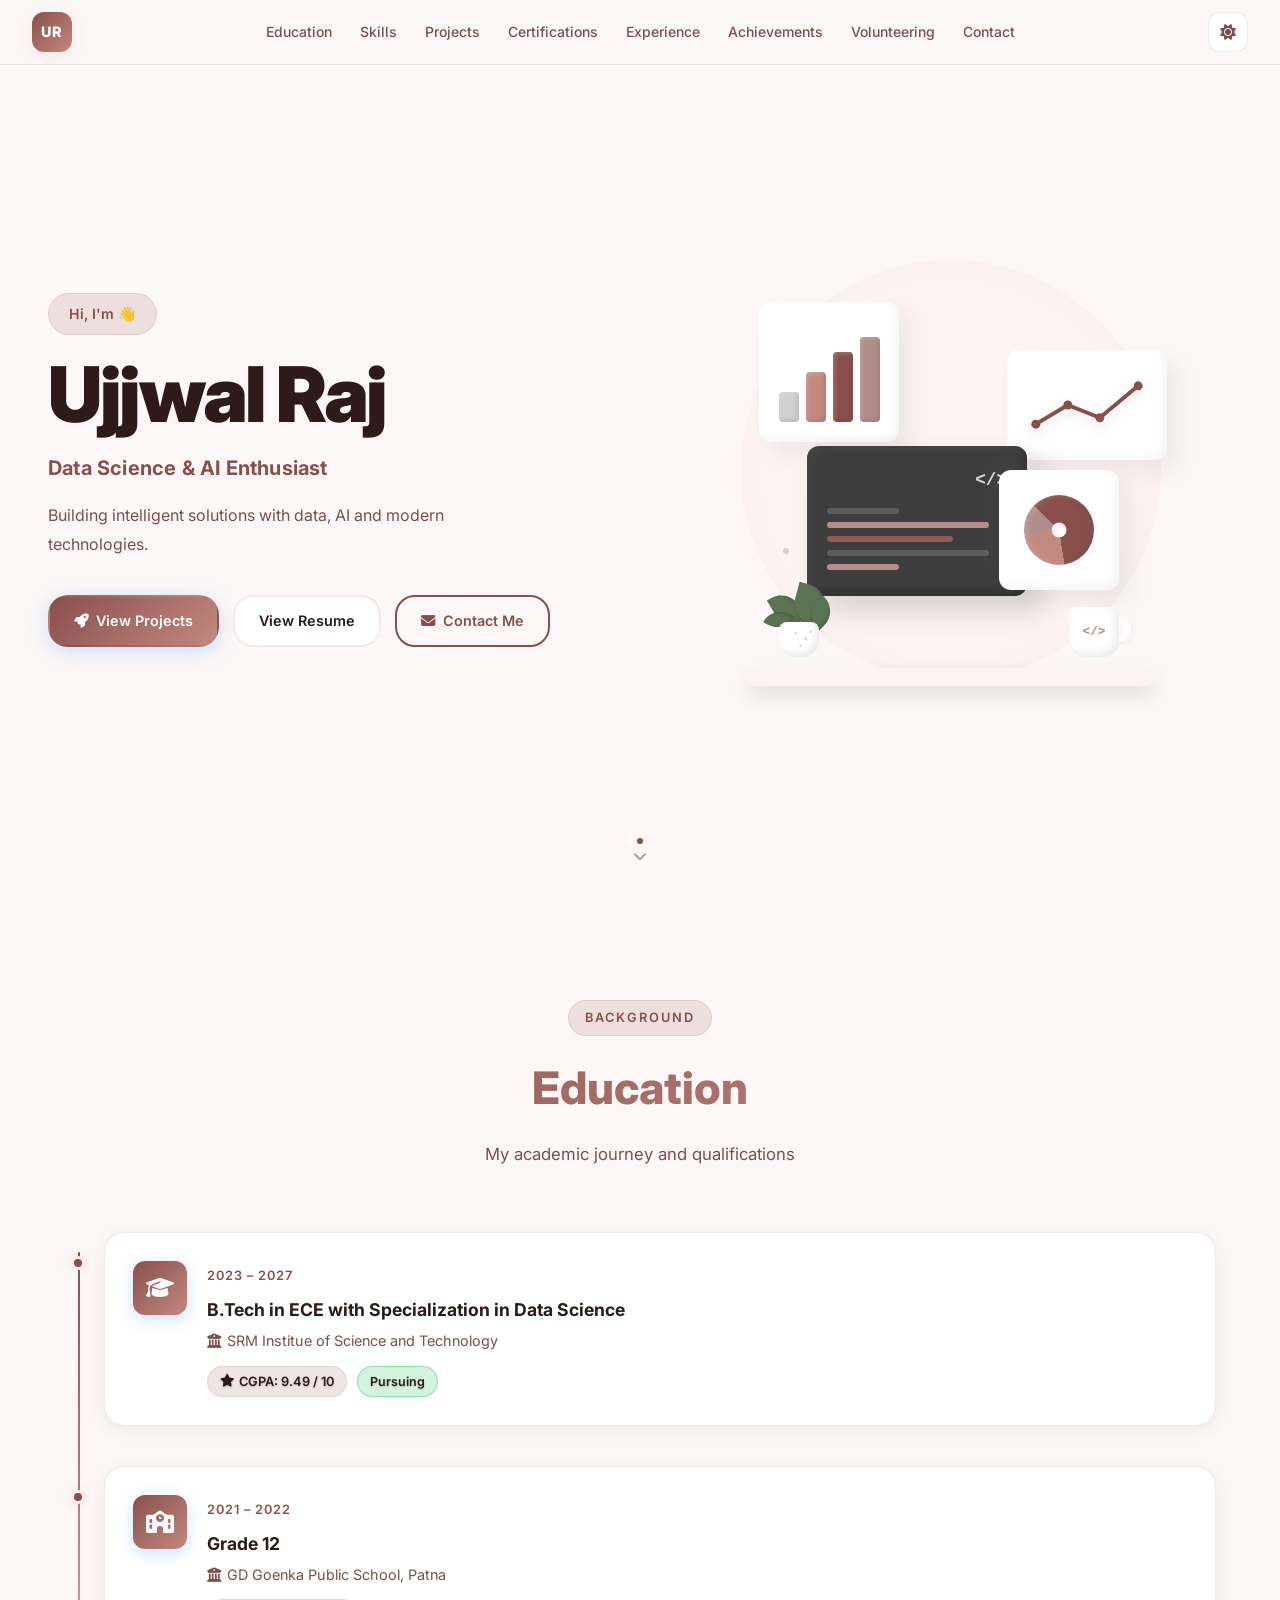
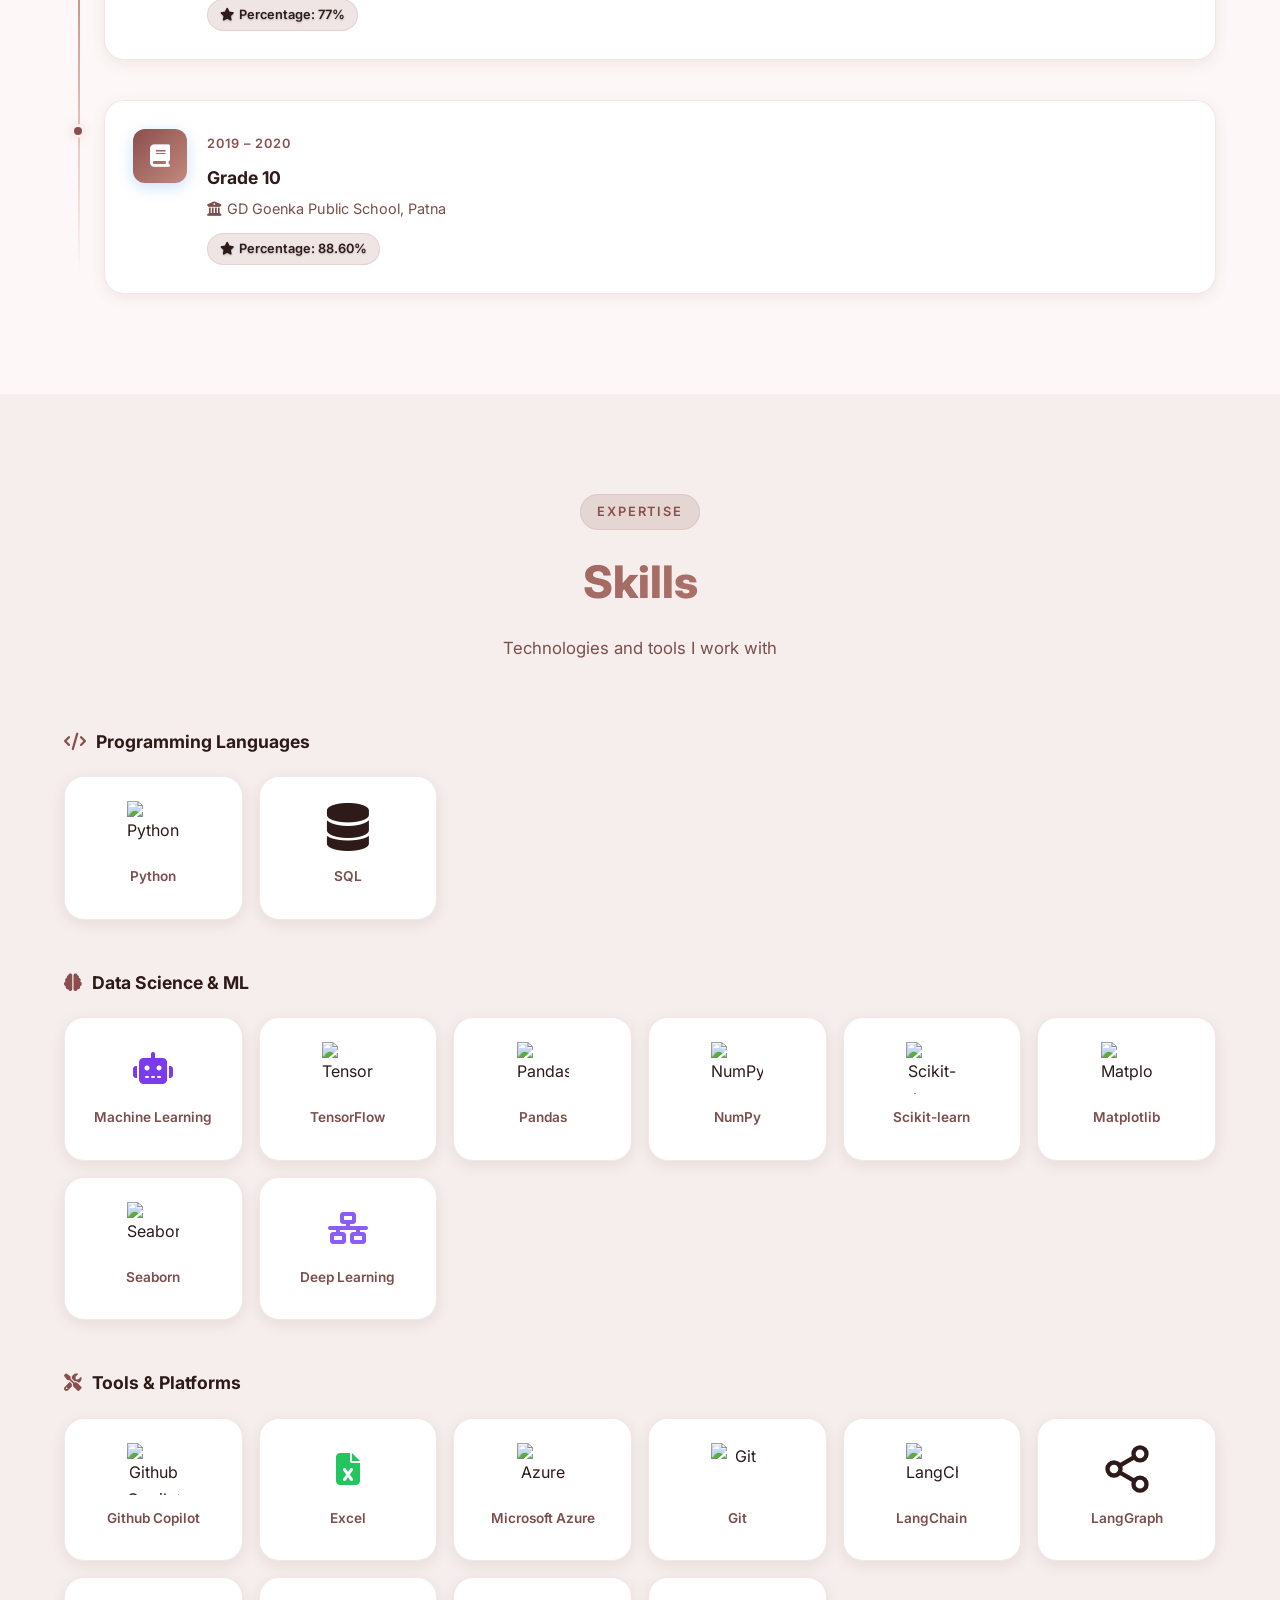
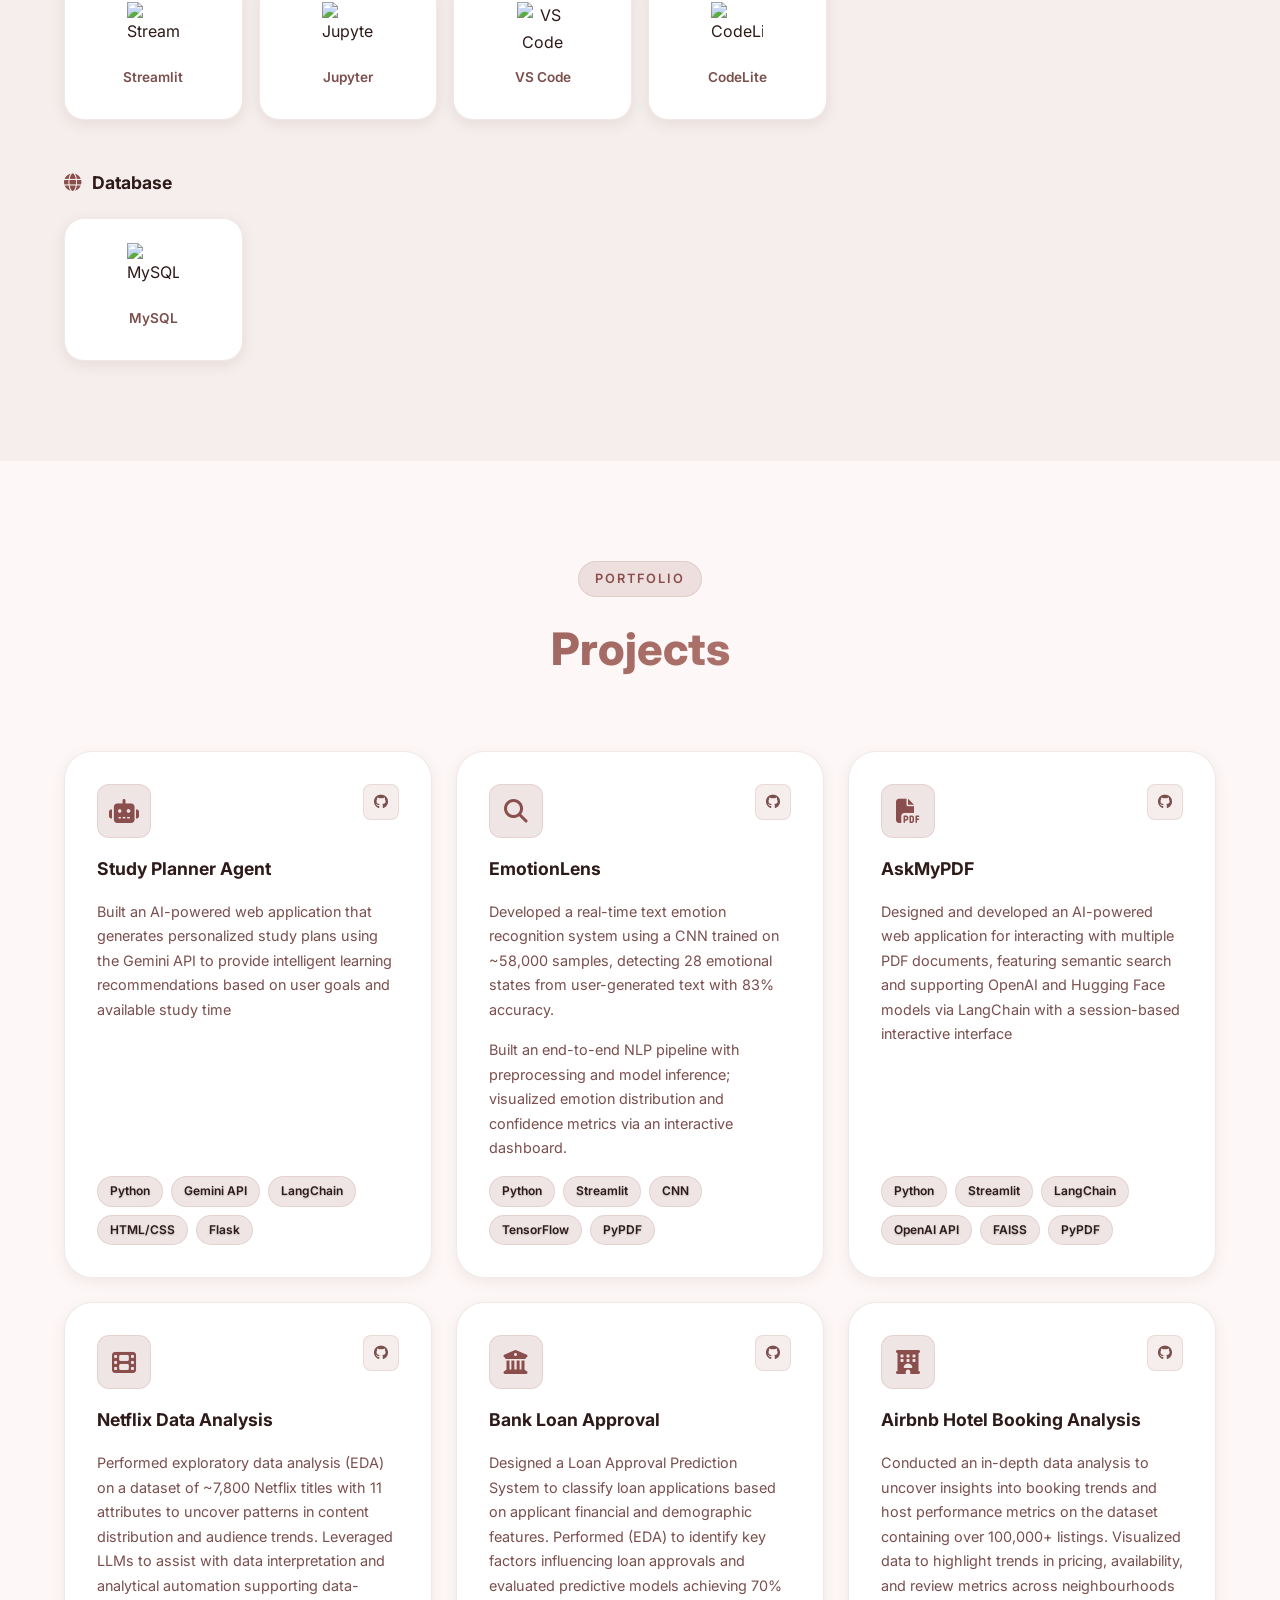
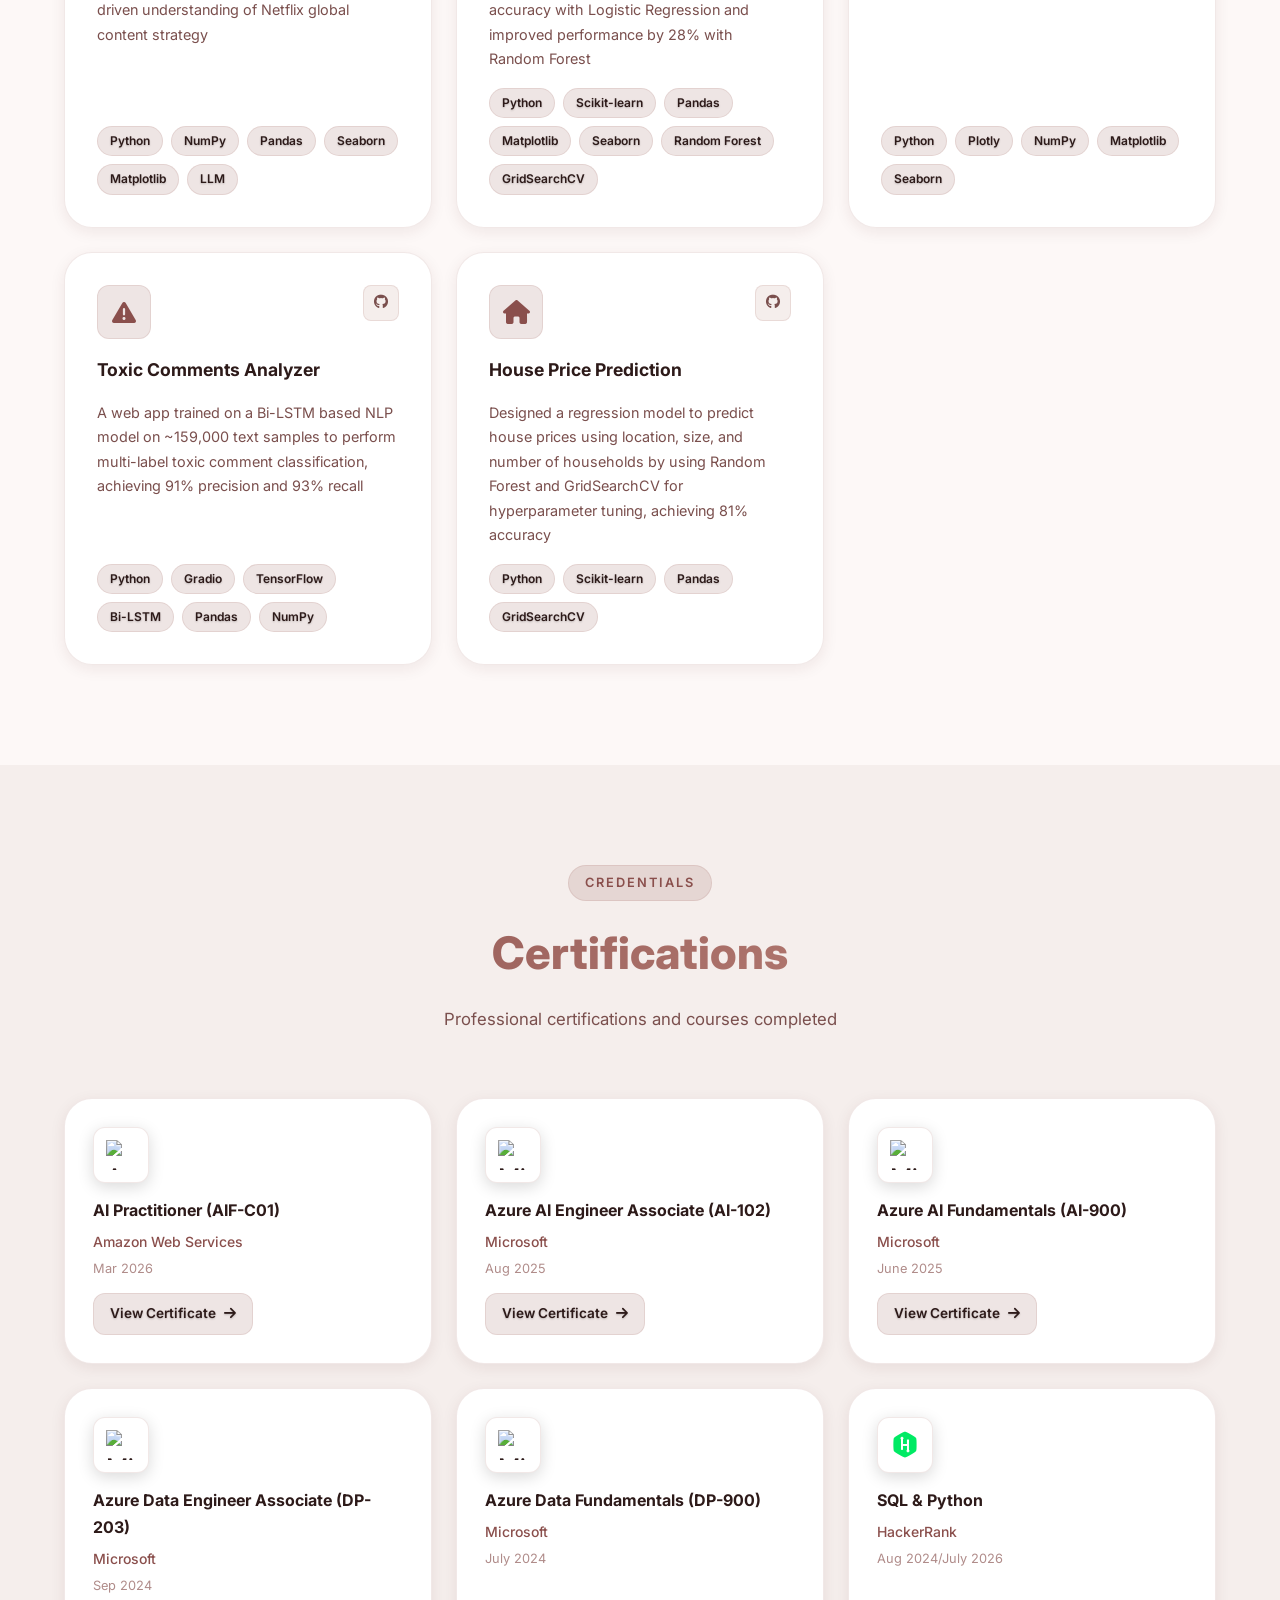
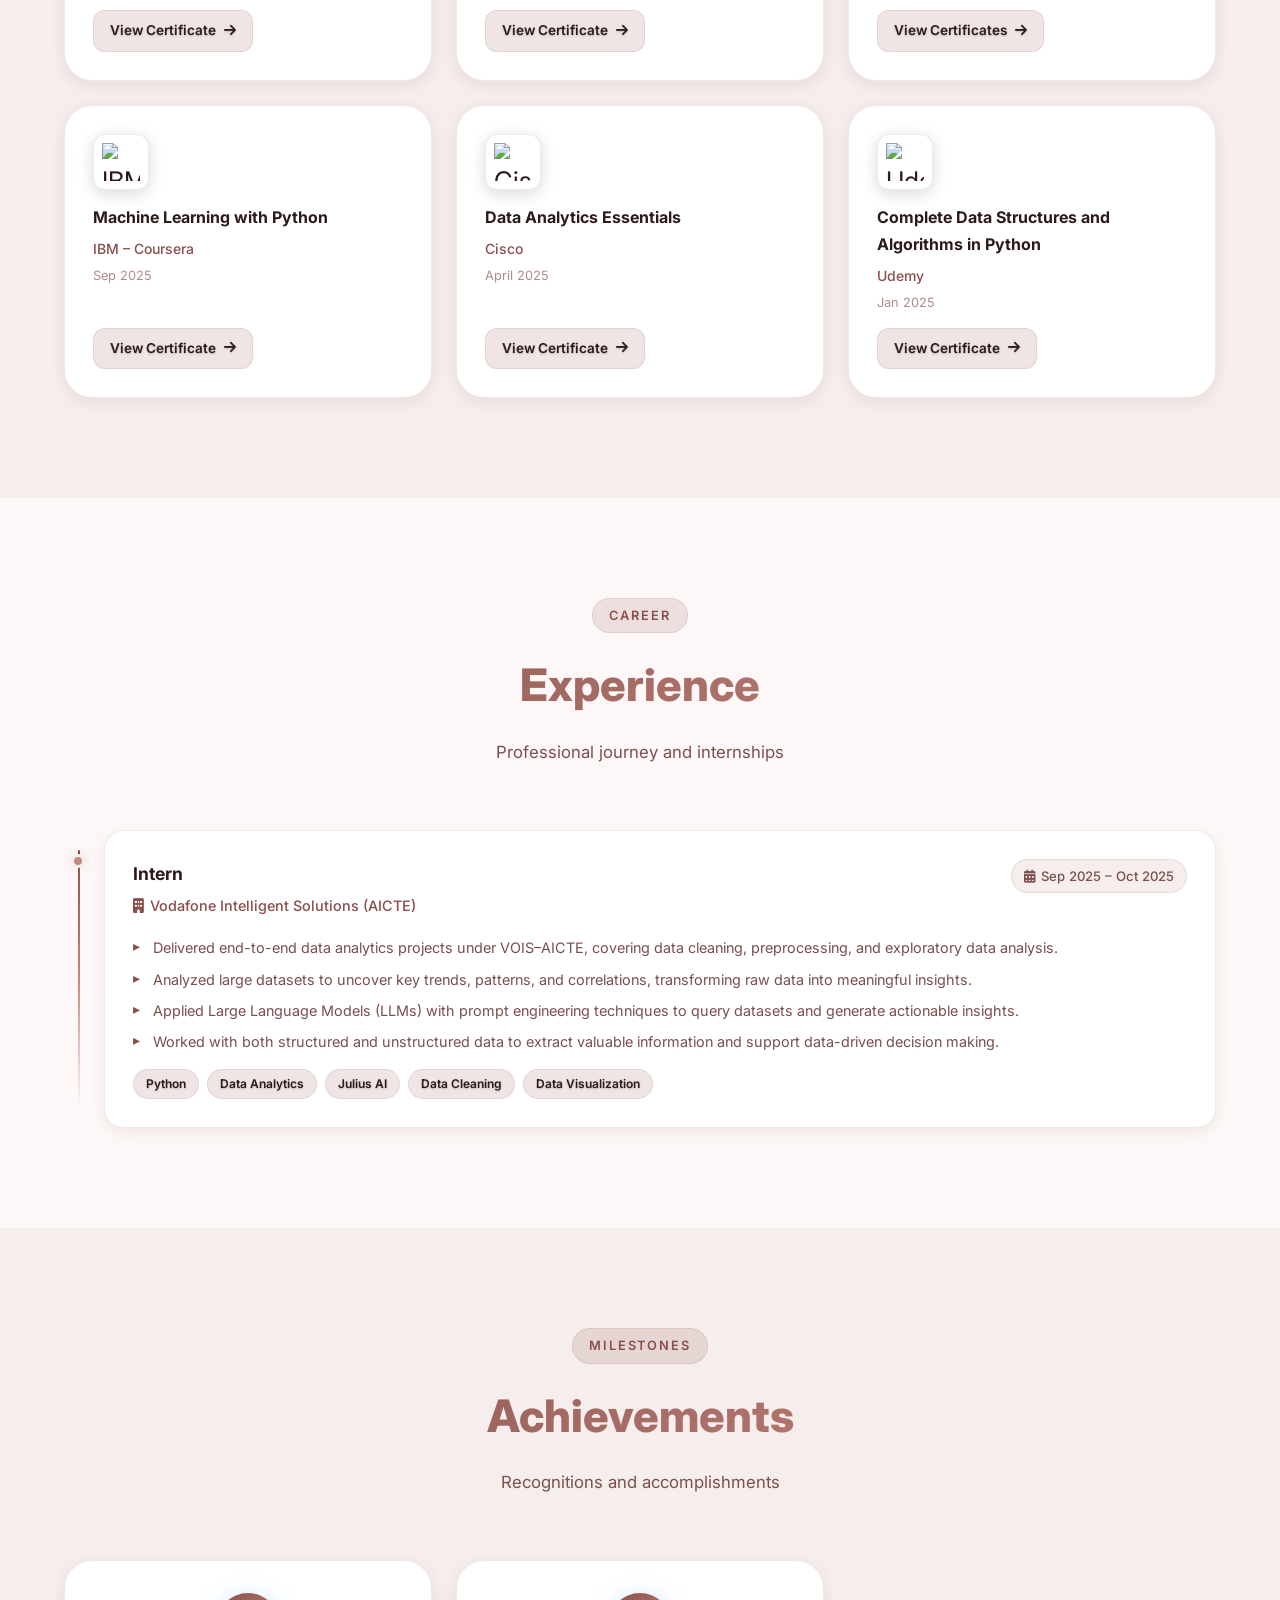
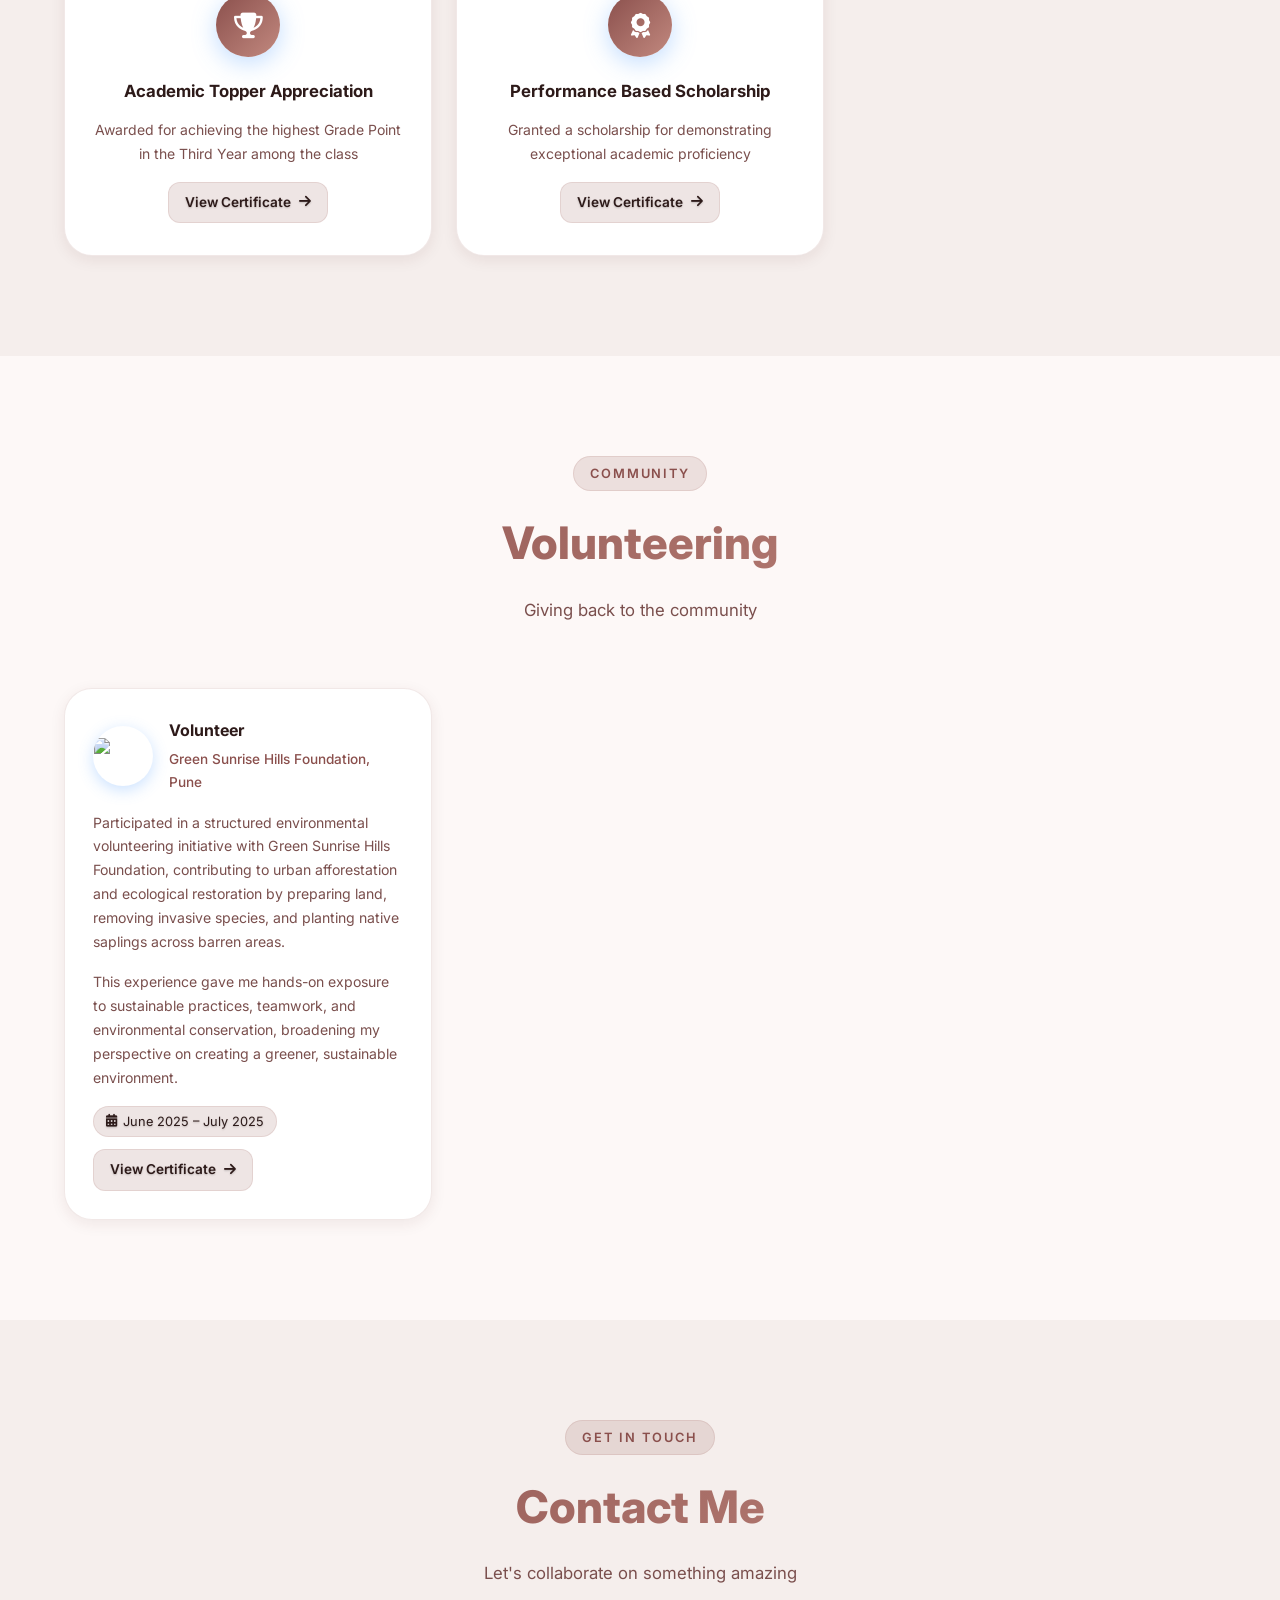
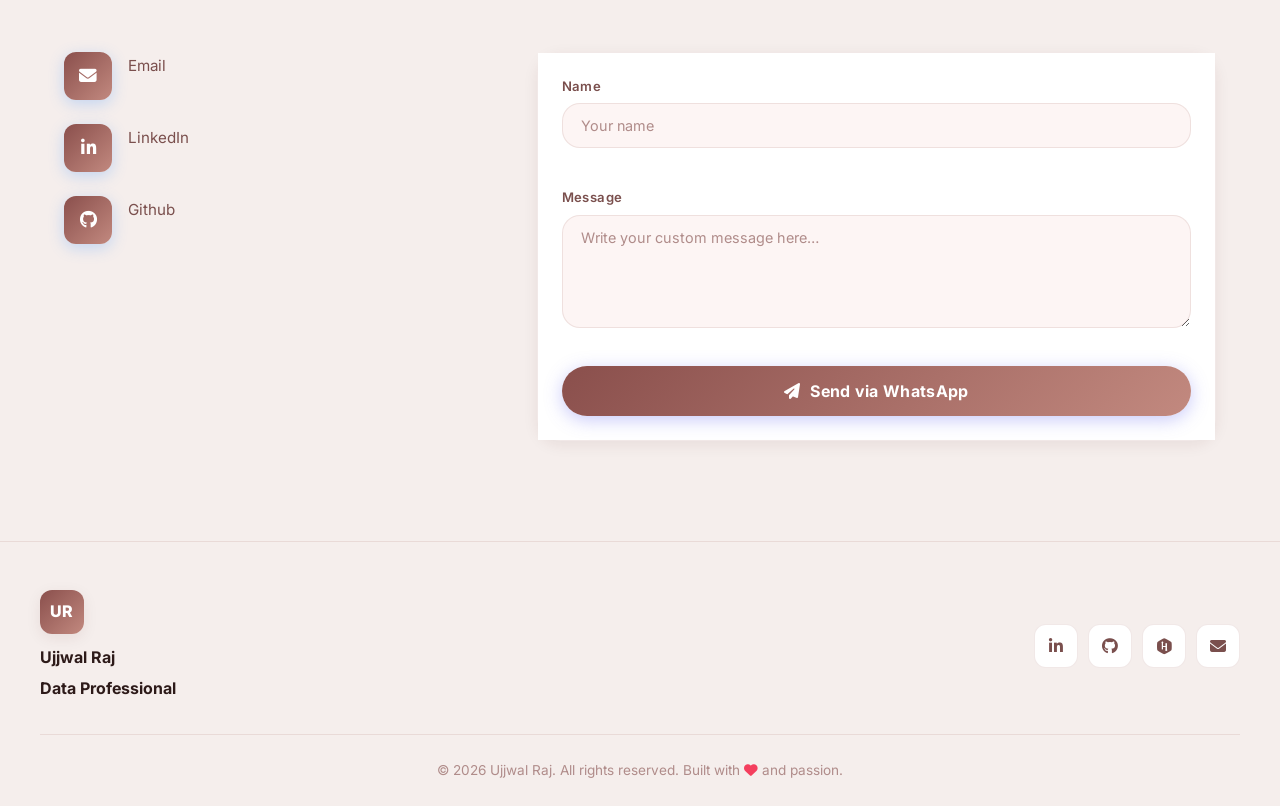
==== commit e03b3348: "update file" ====
--- a/frontend/index.html
+++ b/frontend/index.html
@@ -1,17 +1,22 @@
 <!DOCTYPE html>
 <html lang="en" data-theme="dark">
+
 <head>
   <meta charset="UTF-8" />
   <meta name="viewport" content="width=device-width, initial-scale=1.0" />
   <title>My Portfolio</title>
-  <meta name="description" content="Portfolio of Ujjwal Raj – Data Science Enthusiast, ECE with Data Science Specialization. Passionate about Machine Learning, AI, and solving real-world problems." />
+  <meta name="description"
+    content="Portfolio of Ujjwal Raj – Data Science Enthusiast, ECE with Data Science Specialization. Passionate about Machine Learning, AI, and solving real-world problems." />
   <meta name="keywords" content="data science, machine learning, AI, portfolio, Python, ECE, Ujjwal Raj" />
   <link rel="preconnect" href="https://fonts.googleapis.com" />
   <link rel="preconnect" href="https://fonts.gstatic.com" crossorigin />
-  <link href="https://fonts.googleapis.com/css2?family=Inter:wght@300;400;500;600;700;800;900&family=Poppins:wght@300;400;500;600;700;800;900&display=swap" rel="stylesheet" />
+  <link
+    href="https://fonts.googleapis.com/css2?family=Inter:wght@300;400;500;600;700;800;900&family=Poppins:wght@300;400;500;600;700;800;900&display=swap"
+    rel="stylesheet" />
   <link rel="stylesheet" href="https://cdnjs.cloudflare.com/ajax/libs/font-awesome/6.5.0/css/all.min.css" />
   <link rel="stylesheet" href="style.css" />
 </head>
+
 <body>
 
   <!-- Particles Background -->
@@ -55,7 +60,7 @@
         </h1>
         <p class="hero-tagline">Data Science &amp; AI Enthusiast</p>
         <p class="hero-desc">
-          Building intelligent solutions with data, machine learning and modern technologies.
+          Building intelligent solutions with data, AI and modern technologies.
         </p>
         <div class="hero-buttons">
           <a href="#projects" class="btn btn-primary">
@@ -70,16 +75,77 @@
         </div>
       </div>
 
-      <!-- RIGHT: Sliding image -->
-      <div class="hero-visual reveal" id="heroAvatarWrap">
-        <div class="hero-avatar">
-          <div class="hero-slideshow" id="heroSlideshow">
-            <img class="hero-slide active" src="https://images.unsplash.com/photo-1677442136019-21780ecad995?w=600&h=600&fit=crop&auto=format" alt="AI Neural Network" />
-            <img class="hero-slide" src="https://images.unsplash.com/photo-1620712943543-bcc4688e7485?w=600&h=600&fit=crop&auto=format" alt="Machine Learning Data" />
-            <img class="hero-slide" src="https://images.unsplash.com/photo-1551288049-bebda4e38f71?w=600&h=600&fit=crop&auto=format" alt="Data Analytics" />
-            <img class="hero-slide" src="https://images.unsplash.com/photo-1655720828018-edd2daec9349?w=600&h=600&fit=crop&auto=format" alt="Deep Learning" />
-            <img class="hero-slide" src="https://images.unsplash.com/photo-1518186285589-2f7649de83e0?w=600&h=600&fit=crop&auto=format" alt="Data Science" />
-          </div>
+      <!-- RIGHT: Pure CSS Claymorphism Illustration -->
+      <div class="hero-visual reveal">
+        <div class="css-illustration">
+          <!-- Backdrop Circle -->
+          <div class="clay-backdrop">
+            <div class="clay-dot" style="top: 15%; left: 20%; width: 8px; height: 8px;"></div>
+            <div class="clay-dot" style="top: 25%; right: 15%; width: 12px; height: 12px;"></div>
+            <div class="clay-dot" style="bottom: 30%; left: 10%; width: 6px; height: 6px;"></div>
+            <div class="clay-dot" style="bottom: 40%; right: 20%; width: 10px; height: 10px;"></div>
+          </div>
+
+          <!-- Floating Cards Container -->
+          <div class="clay-cards">
+            <!-- Top Left: Bar Chart -->
+            <div class="clay-card bar-card">
+              <div class="clay-bar" style="height: 30%; background: #d0d0d0;"></div>
+              <div class="clay-bar" style="height: 50%; background: var(--accent-2);"></div>
+              <div class="clay-bar" style="height: 70%; background: var(--accent);"></div>
+              <div class="clay-bar" style="height: 85%; background: var(--text-muted);"></div>
+            </div>
+
+            <!-- Top Right: Line Graph -->
+            <div class="clay-card line-card">
+              <svg viewBox="0 0 100 50" class="line-svg">
+                <polyline points="10,40 35,25 60,35 90,10" fill="none" stroke="var(--accent)" stroke-width="3"
+                  stroke-linecap="round" stroke-linejoin="round" />
+                <circle cx="10" cy="40" r="3.5" fill="var(--accent)" />
+                <circle cx="35" cy="25" r="3.5" fill="var(--accent)" />
+                <circle cx="60" cy="35" r="3.5" fill="var(--accent)" />
+                <circle cx="90" cy="10" r="3.5" fill="var(--accent)" />
+              </svg>
+            </div>
+
+            <!-- Center: Dark Code Card -->
+            <div class="clay-card code-card">
+              <div class="code-tag">&lt;/&gt;</div>
+              <div class="code-lines">
+                <div class="cline c-dim w-short"></div>
+                <div class="cline c-accent w-long"></div>
+                <div class="cline c-accent-2 w-med"></div>
+                <div class="cline c-dim w-long"></div>
+                <div class="cline c-accent w-short"></div>
+              </div>
+            </div>
+
+            <!-- Middle Right: Pie Chart -->
+            <div class="clay-card pie-card">
+              <div class="clay-pie"></div>
+            </div>
+          </div>
+
+          <!-- Objects on Shelf -->
+          <div class="clay-objects">
+            <!-- Plant -->
+            <div class="clay-plant">
+              <div class="leaf leaf-1"></div>
+              <div class="leaf leaf-2"></div>
+              <div class="leaf leaf-3"></div>
+              <div class="leaf leaf-4"></div>
+              <div class="clay-pot"></div>
+            </div>
+
+            <!-- Coffee Cup -->
+            <div class="clay-cup">
+              <div class="cup-handle"></div>
+              <div class="cup-body"><span>&lt;/&gt;</span></div>
+            </div>
+          </div>
+
+          <!-- Bottom Shelf -->
+          <div class="clay-shelf"></div>
         </div>
       </div>
     </div>
@@ -167,7 +233,9 @@
           <h3 class="skill-cat-title"><i class="fas fa-code"></i> Programming Languages</h3>
           <div class="skills-grid">
             <div class="skill-card" data-skill="Python">
-              <div class="skill-icon"><img src="https://cdn.jsdelivr.net/gh/devicons/devicon/icons/python/python-original.svg" alt="Python" /></div>
+              <div class="skill-icon"><img
+                  src="https://cdn.jsdelivr.net/gh/devicons/devicon/icons/python/python-original.svg" alt="Python" />
+              </div>
               <span>Python</span>
             </div>
             <div class="skill-card" data-skill="SQL">
@@ -184,27 +252,37 @@
               <span>Machine Learning</span>
             </div>
             <div class="skill-card" data-skill="TensorFlow">
-              <div class="skill-icon"><img src="https://cdn.jsdelivr.net/gh/devicons/devicon/icons/tensorflow/tensorflow-original.svg" alt="TensorFlow" /></div>
+              <div class="skill-icon"><img
+                  src="https://cdn.jsdelivr.net/gh/devicons/devicon/icons/tensorflow/tensorflow-original.svg"
+                  alt="TensorFlow" /></div>
               <span>TensorFlow</span>
             </div>
             <div class="skill-card" data-skill="Pandas">
-              <div class="skill-icon"><img src="https://cdn.jsdelivr.net/gh/devicons/devicon/icons/pandas/pandas-original.svg" alt="Pandas" /></div>
+              <div class="skill-icon"><img
+                  src="https://cdn.jsdelivr.net/gh/devicons/devicon/icons/pandas/pandas-original.svg" alt="Pandas" />
+              </div>
               <span>Pandas</span>
             </div>
             <div class="skill-card" data-skill="NumPy">
-              <div class="skill-icon"><img src="https://cdn.jsdelivr.net/gh/devicons/devicon/icons/numpy/numpy-original.svg" alt="NumPy" /></div>
+              <div class="skill-icon"><img
+                  src="https://cdn.jsdelivr.net/gh/devicons/devicon/icons/numpy/numpy-original.svg" alt="NumPy" /></div>
               <span>NumPy</span>
             </div>
             <div class="skill-card" data-skill="Scikit-learn">
-              <div class="skill-icon"><img src="https://cdn.jsdelivr.net/gh/devicons/devicon/icons/scikitlearn/scikitlearn-original.svg" alt="Scikit-learn" /></div>
+              <div class="skill-icon"><img
+                  src="https://cdn.jsdelivr.net/gh/devicons/devicon/icons/scikitlearn/scikitlearn-original.svg"
+                  alt="Scikit-learn" /></div>
               <span>Scikit-learn</span>
             </div>
             <div class="skill-card" data-skill="Matplotlib">
-              <div class="skill-icon"><img src="https://cdn.jsdelivr.net/gh/devicons/devicon/icons/matplotlib/matplotlib-original.svg" alt="Matplotlib" /></div>
+              <div class="skill-icon"><img
+                  src="https://cdn.jsdelivr.net/gh/devicons/devicon/icons/matplotlib/matplotlib-original.svg"
+                  alt="Matplotlib" /></div>
               <span>Matplotlib</span>
             </div>
-              <div class="skill-card" data-skill="Seaborn">
-              <div class="skill-icon"><img src="https://seaborn.pydata.org/_images/logo-mark-lightbg.svg" alt="Seaborn" /></div>
+            <div class="skill-card" data-skill="Seaborn">
+              <div class="skill-icon"><img src="https://seaborn.pydata.org/_images/logo-mark-lightbg.svg"
+                  alt="Seaborn" /></div>
               <span>Seaborn</span>
             </div>
             <div class="skill-card" data-skill="Deep Learning">
@@ -217,7 +295,9 @@
           <h3 class="skill-cat-title"><i class="fas fa-tools"></i> Tools & Platforms</h3>
           <div class="skills-grid">
             <div class="skill-card" data-skill="Github Copliot">
-              <div class="skill-icon"><img src="https://cdn.jsdelivr.net/gh/callback-io/allogo@main/public/logos/github-copilot/icon.svg" alt="Github Copilot"></i></div>
+              <div class="skill-icon"><img
+                  src="https://cdn.jsdelivr.net/gh/callback-io/allogo@main/public/logos/github-copilot/icon.svg"
+                  alt="Github Copilot"></i></div>
               <span>Github Copilot</span>
             </div>
             <div class="skill-card" data-skill="Excel">
@@ -225,31 +305,54 @@
               <span>Excel</span>
             </div>
             <div class="skill-card" data-skill="Azure">
-              <div class="skill-icon"><img src="https://cdn.jsdelivr.net/gh/devicons/devicon/icons/azure/azure-original.svg" alt="Azure" /></div>
+              <div class="skill-icon"><img
+                  src="https://cdn.jsdelivr.net/gh/devicons/devicon/icons/azure/azure-original.svg" alt="Azure" /></div>
               <span>Microsoft Azure</span>
             </div>
             <div class="skill-card" data-skill="Git">
-              <div class="skill-icon"><img src="https://cdn.jsdelivr.net/gh/devicons/devicon/icons/git/git-original.svg" alt="Git" /></div>
+              <div class="skill-icon"><img src="https://cdn.jsdelivr.net/gh/devicons/devicon/icons/git/git-original.svg"
+                  alt="Git" /></div>
               <span>Git</span>
             </div>
-              <div class="skill-card" data-skill="LangChain">
-              <div class="skill-icon"><img src="https://raw.githubusercontent.com/langchain-ai/.github/main/profile/logo-dark.svg" alt="LangChain" /></div>
+            <div class="skill-card" data-skill="LangChain">
+              <div class="skill-icon"><img
+                  src="https://raw.githubusercontent.com/langchain-ai/.github/main/profile/logo-dark.svg"
+                  alt="LangChain" /></div>
               <span>LangChain</span>
             </div>
-              <div class="skill-card" data-skill="Streamlit">
-              <div class="skill-icon"><img src="https://streamlit.io/images/brand/streamlit-mark-color.svg" alt="Streamlit" /></div>
+            <div class="skill-card" data-skill="LangGraph">
+              <div class="skill-icon">
+                <svg xmlns="http://www.w3.org/2000/svg" width="100%" height="100%" viewBox="0 0 24 24" fill="none"
+                  stroke="currentColor" stroke-width="2" stroke-linecap="round" stroke-linejoin="round">
+                  <circle cx="18" cy="5" r="3" />
+                  <circle cx="6" cy="12" r="3" />
+                  <circle cx="18" cy="19" r="3" />
+                  <line x1="8.59" y1="13.51" x2="15.42" y2="17.49" />
+                  <line x1="15.41" y1="6.51" x2="8.59" y2="10.49" />
+                </svg>
+              </div>
+              <span>LangGraph</span>
+            </div>
+            <div class="skill-card" data-skill="Streamlit">
+              <div class="skill-icon"><img src="https://streamlit.io/images/brand/streamlit-mark-color.svg"
+                  alt="Streamlit" /></div>
               <span>Streamlit</span>
             </div>
             <div class="skill-card" data-skill="Jupyter">
-              <div class="skill-icon"><img src="https://cdn.jsdelivr.net/gh/devicons/devicon/icons/jupyter/jupyter-original.svg" alt="Jupyter" /></div>
+              <div class="skill-icon"><img
+                  src="https://cdn.jsdelivr.net/gh/devicons/devicon/icons/jupyter/jupyter-original.svg" alt="Jupyter" />
+              </div>
               <span>Jupyter</span>
             </div>
             <div class="skill-card" data-skill="VS Code">
-              <div class="skill-icon"><img src="https://cdn.worldvectorlogo.com/logos/visual-studio-code-1.svg" alt="VS Code"></i></div>
+              <div class="skill-icon"><img src="https://cdn.worldvectorlogo.com/logos/visual-studio-code-1.svg"
+                  alt="VS Code"></i></div>
               <span>VS Code</span>
             </div>
-              <div class="skill-card" data-skill="CodeLite">
-              <div class="skill-icon"><img src="https://cdn.jsdelivr.net/gh/chocolatey-community/chocolatey-packages@b3019d95b3c82527119494f67f2d4c930417913f/icons/codelite.png" alt="CodeLite"></i></div>
+            <div class="skill-card" data-skill="CodeLite">
+              <div class="skill-icon"><img
+                  src="https://cdn.jsdelivr.net/gh/chocolatey-community/chocolatey-packages@b3019d95b3c82527119494f67f2d4c930417913f/icons/codelite.png"
+                  alt="CodeLite"></i></div>
               <span>CodeLite</span>
             </div>
           </div>
@@ -261,10 +364,10 @@
               <div class="skill-icon"><img src="https://www.svgrepo.com/show/303251/mysql-logo.svg" alt="MySQL" /></div>
               <span>MySQL</span>
             </div>
-            </div>
-          </div>
-        </div>
-      </div>
+          </div>
+        </div>
+      </div>
+    </div>
     </div>
   </section>
 
@@ -280,11 +383,13 @@
           <div class="project-header">
             <div class="project-icon"><i class="fas fa-robot"></i></div>
             <div class="project-links">
-              <a href="https://github.com/ujjwalraj16/study-planner-agent" target="_blank" rel="noopener" aria-label="GitHub Repository" class="project-link-btn"><i class="fab fa-github"></i></a>
+              <a href="https://github.com/ujjwalraj16/study-planner-agent" target="_blank" rel="noopener"
+                aria-label="GitHub Repository" class="project-link-btn"><i class="fab fa-github"></i></a>
             </div>
           </div>
           <h3>Study Planner Agent</h3>
-          <p>Built an AI-powered web application that generates personalized study plans using the Gemini API to provide intelligent learning recommendations based on user goals and available study time</p>
+          <p>Built an AI-powered web application that generates personalized study plans using the Gemini API to provide
+            intelligent learning recommendations based on user goals and available study time</p>
           <div class="tech-tags">
             <span class="tech-tag">Python</span>
             <span class="tech-tag">Gemini API</span>
@@ -297,11 +402,15 @@
           <div class="project-header">
             <div class="project-icon"><i class="fas fa-magnifying-glass"></i></div>
             <div class="project-links">
-              <a href="https://github.com/ujjwalraj16/EmotionLens" target="_blank" rel="noopener" aria-label="GitHub Repository" class="project-link-btn"><i class="fab fa-github"></i></a>
+              <a href="https://github.com/ujjwalraj16/EmotionLens" target="_blank" rel="noopener"
+                aria-label="GitHub Repository" class="project-link-btn"><i class="fab fa-github"></i></a>
             </div>
           </div>
           <h3>EmotionLens</h3>
-          <p>Developed a real-time text emotion recognition system using a CNN trained on ~58,000 samples, detecting 28 emotional states from user-generated text with 83% accuracy.</p><p>Built an end-to-end NLP pipeline with preprocessing and model inference; visualized emotion distribution and confidence metrics via an interactive dashboard.</p>
+          <p>Developed a real-time text emotion recognition system using a CNN trained on ~58,000 samples, detecting 28
+            emotional states from user-generated text with 83% accuracy.</p>
+          <p>Built an end-to-end NLP pipeline with preprocessing and model inference; visualized emotion distribution
+            and confidence metrics via an interactive dashboard.</p>
           <div class="tech-tags">
             <span class="tech-tag">Python</span>
             <span class="tech-tag">Streamlit</span>
@@ -314,11 +423,14 @@
           <div class="project-header">
             <div class="project-icon"><i class="fas fa-file-pdf"></i></div>
             <div class="project-links">
-              <a href="https://github.com/ujjwalraj16/AskMyPDF.git" target="_blank" rel="noopener" aria-label="GitHub Repository" class="project-link-btn"><i class="fab fa-github"></i></a>
+              <a href="https://github.com/ujjwalraj16/AskMyPDF.git" target="_blank" rel="noopener"
+                aria-label="GitHub Repository" class="project-link-btn"><i class="fab fa-github"></i></a>
             </div>
           </div>
           <h3>AskMyPDF</h3>
-          <p>Designed and developed an AI-powered web application for interacting with multiple PDF documents, featuring semantic search and supporting OpenAI and Hugging Face models via LangChain with a session-based interactive interface</p>
+          <p>Designed and developed an AI-powered web application for interacting with multiple PDF documents, featuring
+            semantic search and supporting OpenAI and Hugging Face models via LangChain with a session-based interactive
+            interface</p>
           <div class="tech-tags">
             <span class="tech-tag">Python</span>
             <span class="tech-tag">Streamlit</span>
@@ -332,11 +444,15 @@
           <div class="project-header">
             <div class="project-icon"><i class="fas fa-film"></i></div>
             <div class="project-links">
-              <a href="https://github.com/ujjwalraj16/Netflix-Data-Analysis.git" target="_blank" rel="noopener" aria-label="GitHub Repository" class="project-link-btn"><i class="fab fa-github"></i></a>
+              <a href="https://github.com/ujjwalraj16/Netflix-Data-Analysis.git" target="_blank" rel="noopener"
+                aria-label="GitHub Repository" class="project-link-btn"><i class="fab fa-github"></i></a>
             </div>
           </div>
           <h3>Netflix Data Analysis</h3>
-          <p>Performed exploratory data analysis (EDA) on a dataset of ~7,800 Netflix titles with 11 attributes to uncover patterns in content distribution and audience trends. Leveraged LLMs to assist with data interpretation and analytical automation supporting data-driven understanding of Netflix global content strategy</p>
+          <p>Performed exploratory data analysis (EDA) on a dataset of ~7,800 Netflix titles with 11 attributes to
+            uncover patterns in content distribution and audience trends. Leveraged LLMs to assist with data
+            interpretation and analytical automation supporting data-driven understanding of Netflix global content
+            strategy</p>
           <div class="tech-tags">
             <span class="tech-tag">Python</span>
             <span class="tech-tag">NumPy</span>
@@ -350,11 +466,15 @@
           <div class="project-header">
             <div class="project-icon"><i class="fas fa-university"></i></div>
             <div class="project-links">
-              <a href="https://github.com/ujjwalraj16/Bank-Loan-Approval.git" target="_blank" rel="noopener" aria-label="GitHub Repository" class="project-link-btn"><i class="fab fa-github"></i></a>
+              <a href="https://github.com/ujjwalraj16/Bank-Loan-Approval.git" target="_blank" rel="noopener"
+                aria-label="GitHub Repository" class="project-link-btn"><i class="fab fa-github"></i></a>
             </div>
           </div>
           <h3>Bank Loan Approval</h3>
-          <p>Designed a Loan Approval Prediction System to classify loan applications based on applicant financial and demographic features. Performed (EDA) to identify key factors influencing loan approvals and evaluated predictive models achieving 70% accuracy with Logistic Regression and improved performance by 28% with Random Forest</p>
+          <p>Designed a Loan Approval Prediction System to classify loan applications based on applicant financial and
+            demographic features. Performed (EDA) to identify key factors influencing loan approvals and evaluated
+            predictive models achieving 70% accuracy with Logistic Regression and improved performance by 28% with
+            Random Forest</p>
           <div class="tech-tags">
             <span class="tech-tag">Python</span>
             <span class="tech-tag">Scikit-learn</span>
@@ -369,11 +489,14 @@
           <div class="project-header">
             <div class="project-icon"><i class="fas fa-hotel"></i></div>
             <div class="project-links">
-              <a href="https://github.com/ujjwalraj16/Airbnb-Hotel-Booking-Analysis.git" target="_blank" rel="noopener" aria-label="GitHub Repository" class="project-link-btn"><i class="fab fa-github"></i></a>
+              <a href="https://github.com/ujjwalraj16/Airbnb-Hotel-Booking-Analysis.git" target="_blank" rel="noopener"
+                aria-label="GitHub Repository" class="project-link-btn"><i class="fab fa-github"></i></a>
             </div>
           </div>
           <h3>Airbnb Hotel Booking Analysis</h3>
-          <p>Conducted an in-depth data analysis to uncover insights into booking trends and host performance metrics on the dataset containing over 100,000+ listings. Visualized data to highlight trends in pricing, availability, and review metrics across neighbourhoods</p>
+          <p>Conducted an in-depth data analysis to uncover insights into booking trends and host performance metrics on
+            the dataset containing over 100,000+ listings. Visualized data to highlight trends in pricing, availability,
+            and review metrics across neighbourhoods</p>
           <div class="tech-tags">
             <span class="tech-tag">Python</span>
             <span class="tech-tag">Plotly</span>
@@ -386,11 +509,13 @@
           <div class="project-header">
             <div class="project-icon"><i class="fas fa-exclamation-triangle"></i></div>
             <div class="project-links">
-              <a href="https://github.com/ujjwalraj16/Comment-Toxicity-Analyzer.git" target="_blank" rel="noopener" aria-label="GitHub Repository" class="project-link-btn"><i class="fab fa-github"></i></a>
+              <a href="https://github.com/ujjwalraj16/Comment-Toxicity-Analyzer.git" target="_blank" rel="noopener"
+                aria-label="GitHub Repository" class="project-link-btn"><i class="fab fa-github"></i></a>
             </div>
           </div>
           <h3>Toxic Comments Analyzer</h3>
-          <p>A web app trained on a Bi-LSTM based NLP model on ~159,000 text samples to perform multi-label toxic comment classification, achieving 91% precision and 93% recall</p>
+          <p>A web app trained on a Bi-LSTM based NLP model on ~159,000 text samples to perform multi-label toxic
+            comment classification, achieving 91% precision and 93% recall</p>
           <div class="tech-tags">
             <span class="tech-tag">Python</span>
             <span class="tech-tag">Gradio</span>
@@ -404,11 +529,13 @@
           <div class="project-header">
             <div class="project-icon"><i class="fas fa-home"></i></div>
             <div class="project-links">
-              <a href="https://github.com/ujjwalraj16/House-Prediction.git" target="_blank" rel="noopener" aria-label="GitHub Repository" class="project-link-btn"><i class="fab fa-github"></i></a>
+              <a href="https://github.com/ujjwalraj16/House-Prediction.git" target="_blank" rel="noopener"
+                aria-label="GitHub Repository" class="project-link-btn"><i class="fab fa-github"></i></a>
             </div>
           </div>
           <h3>House Price Prediction</h3>
-          <p>Designed a regression model to predict house prices using location, size, and number of households by using Random Forest and GridSearchCV for hyperparameter tuning, achieving 81% accuracy</p>
+          <p>Designed a regression model to predict house prices using location, size, and number of households by using
+            Random Forest and GridSearchCV for hyperparameter tuning, achieving 81% accuracy</p>
           <div class="tech-tags">
             <span class="tech-tag">Python</span>
             <span class="tech-tag">Scikit-learn</span>
@@ -430,49 +557,60 @@
       </div>
       <div class="cert-grid">
         <div class="cert-card reveal">
-          <div class="cert-badge"><img src="https://upload.wikimedia.org/wikipedia/commons/9/93/Amazon_Web_Services_Logo.svg" alt="Amazon" style="width:30px; height:30px;"></div>
+          <div class="cert-badge"><img
+              src="https://upload.wikimedia.org/wikipedia/commons/9/93/Amazon_Web_Services_Logo.svg" alt="Amazon"
+              style="width:30px; height:30px;"></div>
           <div class="cert-info">
             <h3>AI Practitioner (AIF-C01)</h3>
             <p class="cert-org">Amazon Web Services</p>
             <p class="cert-year">Mar 2026</p>
-        </div>
-          <a href="https://drive.google.com/file/d/1Ach9FPlHOQOrQbw8ci70Luhba7tyjTEG/view?usp=sharing" target="_blank" rel="noopener" class="cert-btn">View Certificate <i class="fas fa-arrow-right"></i></a>
+          </div>
+          <a href="https://drive.google.com/file/d/1Ach9FPlHOQOrQbw8ci70Luhba7tyjTEG/view?usp=sharing" target="_blank"
+            rel="noopener" class="cert-btn">View Certificate <i class="fas fa-arrow-right"></i></a>
         </div>
         <div class="cert-card reveal">
-          <div class="cert-badge"><img src="https://cdn.jsdelivr.net/gh/devicons/devicon/icons/azure/azure-original.svg" alt="Microsoft Azure" style="width:30px; height:30px;"></div>
+          <div class="cert-badge"><img src="https://cdn.jsdelivr.net/gh/devicons/devicon/icons/azure/azure-original.svg"
+              alt="Microsoft Azure" style="width:30px; height:30px;"></div>
           <div class="cert-info">
             <h3>Azure AI Engineer Associate (AI-102)</h3>
             <p class="cert-org">Microsoft</p>
             <p class="cert-year">Aug 2025</p>
           </div>
-          <a href="https://drive.google.com/file/d/1vtHgWmgaQAk8xK1mrI7JjHYH0a93nfx6/view?usp=sharing" target="_blank" rel="noopener" class="cert-btn">View Certificate <i class="fas fa-arrow-right"></i></a>
+          <a href="https://drive.google.com/file/d/1vtHgWmgaQAk8xK1mrI7JjHYH0a93nfx6/view?usp=sharing" target="_blank"
+            rel="noopener" class="cert-btn">View Certificate <i class="fas fa-arrow-right"></i></a>
         </div>
         <div class="cert-card reveal">
-          <div class="cert-badge"><img src="https://cdn.jsdelivr.net/gh/devicons/devicon/icons/azure/azure-original.svg" alt="Microsoft Azure" style="width:30px; height:30px;"></div>
+          <div class="cert-badge"><img src="https://cdn.jsdelivr.net/gh/devicons/devicon/icons/azure/azure-original.svg"
+              alt="Microsoft Azure" style="width:30px; height:30px;"></div>
           <div class="cert-info">
             <h3>Azure AI Fundamentals (AI-900)</h3>
             <p class="cert-org">Microsoft</p>
             <p class="cert-year">June 2025</p>
           </div>
-          <a href="https://drive.google.com/file/d/1aFQKduTEDDBkFQ_vVwRR8BBIf2Fa21Wm/view?usp=sharing" target="_blank" rel="noopener" class="cert-btn">View Certificate <i class="fas fa-arrow-right"></i></a>
+          <a href="https://drive.google.com/file/d/1aFQKduTEDDBkFQ_vVwRR8BBIf2Fa21Wm/view?usp=sharing" target="_blank"
+            rel="noopener" class="cert-btn">View Certificate <i class="fas fa-arrow-right"></i></a>
         </div>
         <div class="cert-card reveal">
-          <div class="cert-badge"><img src="https://cdn.jsdelivr.net/gh/devicons/devicon/icons/azure/azure-original.svg" alt="Microsoft Azure" style="width:30px; height:30px;"></div>
+          <div class="cert-badge"><img src="https://cdn.jsdelivr.net/gh/devicons/devicon/icons/azure/azure-original.svg"
+              alt="Microsoft Azure" style="width:30px; height:30px;"></div>
           <div class="cert-info">
             <h3>Azure Data Engineer Associate (DP-203)</h3>
             <p class="cert-org">Microsoft</p>
             <p class="cert-year">Sep 2024</p>
           </div>
-          <a href="https://drive.google.com/file/d/16aWgfU9zaZyStZHH38z0rvPy51ogqDPW/view?usp=sharing" target="_blank" rel="noopener" class="cert-btn">View Certificate <i class="fas fa-arrow-right"></i></a>
+          <a href="https://drive.google.com/file/d/16aWgfU9zaZyStZHH38z0rvPy51ogqDPW/view?usp=sharing" target="_blank"
+            rel="noopener" class="cert-btn">View Certificate <i class="fas fa-arrow-right"></i></a>
         </div>
         <div class="cert-card reveal">
-          <div class="cert-badge"><img src="https://cdn.jsdelivr.net/gh/devicons/devicon/icons/azure/azure-original.svg" alt="Microsoft Azure" style="width:30px; height:30px;"></div>
+          <div class="cert-badge"><img src="https://cdn.jsdelivr.net/gh/devicons/devicon/icons/azure/azure-original.svg"
+              alt="Microsoft Azure" style="width:30px; height:30px;"></div>
           <div class="cert-info">
             <h3>Azure Data Fundamentals (DP-900)</h3>
             <p class="cert-org">Microsoft</p>
             <p class="cert-year">July 2024</p>
           </div>
-          <a href="https://drive.google.com/file/d/1S1wRbFSCdQ082XB4Bt53IHzzKhcqooBl/view?usp=sharing" target="_blank" rel="noopener" class="cert-btn">View Certificate <i class="fas fa-arrow-right"></i></a>
+          <a href="https://drive.google.com/file/d/1S1wRbFSCdQ082XB4Bt53IHzzKhcqooBl/view?usp=sharing" target="_blank"
+            rel="noopener" class="cert-btn">View Certificate <i class="fas fa-arrow-right"></i></a>
         </div>
         <div class="cert-card reveal">
           <div class="cert-badge"><i class="fab fa-hackerrank" style="color:#00EA64;"></i></div>
@@ -481,34 +619,41 @@
             <p class="cert-org">HackerRank</p>
             <p class="cert-year">Aug 2024/July 2026</p>
           </div>
-          <a href="https://drive.google.com/drive/folders/1AcssxgaekuJLNjzzg3hiTwWywzbSAU1x?usp=sharing" target="_blank" rel="noopener" class="cert-btn">View Certificates <i class="fas fa-arrow-right"></i></a>
+          <a href="https://drive.google.com/drive/folders/1AcssxgaekuJLNjzzg3hiTwWywzbSAU1x?usp=sharing" target="_blank"
+            rel="noopener" class="cert-btn">View Certificates <i class="fas fa-arrow-right"></i></a>
         </div>
         <div class="cert-card reveal">
-          <div class="cert-badge"><img src="https://upload.wikimedia.org/wikipedia/commons/5/51/IBM_logo.svg" alt="IBM"></div>
+          <div class="cert-badge"><img src="https://upload.wikimedia.org/wikipedia/commons/5/51/IBM_logo.svg" alt="IBM">
+          </div>
           <div class="cert-info">
             <h3>Machine Learning with Python</h3>
             <p class="cert-org">IBM – Coursera</p>
             <p class="cert-year">Sep 2025</p>
           </div>
-          <a href="https://drive.google.com/file/d/1Hj2gY5QGrc8de-dg1B98cQbBOGj-HTAg/view?usp=sharing" target="_blank" rel="noopener" class="cert-btn">View Certificate <i class="fas fa-arrow-right"></i></a>
+          <a href="https://drive.google.com/file/d/1Hj2gY5QGrc8de-dg1B98cQbBOGj-HTAg/view?usp=sharing" target="_blank"
+            rel="noopener" class="cert-btn">View Certificate <i class="fas fa-arrow-right"></i></a>
         </div>
         <div class="cert-card reveal">
-          <div class="cert-badge"><img src="https://upload.wikimedia.org/wikipedia/commons/0/08/Cisco_logo_blue_2016.svg" alt='Cisco'></div>
+          <div class="cert-badge"><img
+              src="https://upload.wikimedia.org/wikipedia/commons/0/08/Cisco_logo_blue_2016.svg" alt='Cisco'></div>
           <div class="cert-info">
             <h3>Data Analytics Essentials</h3>
             <p class="cert-org">Cisco</p>
             <p class="cert-year">April 2025</p>
           </div>
-          <a href="https://drive.google.com/file/d/1JbPGtLg6wnvcBpFFkCdk-KkKLJAJpDtY/view?usp=sharing" target="_blank" rel="noopener" class="cert-btn">View Certificate <i class="fas fa-arrow-right"></i></a>
+          <a href="https://drive.google.com/file/d/1JbPGtLg6wnvcBpFFkCdk-KkKLJAJpDtY/view?usp=sharing" target="_blank"
+            rel="noopener" class="cert-btn">View Certificate <i class="fas fa-arrow-right"></i></a>
         </div>
         <div class="cert-card reveal">
-          <div class="cert-badge"><img src="https://upload.wikimedia.org/wikipedia/commons/e/e3/Udemy_logo.svg" alt="Udemy"></div>
+          <div class="cert-badge"><img src="https://upload.wikimedia.org/wikipedia/commons/e/e3/Udemy_logo.svg"
+              alt="Udemy"></div>
           <div class="cert-info">
             <h3>Complete Data Structures and Algorithms in Python</h3>
             <p class="cert-org">Udemy</p>
             <p class="cert-year">Jan 2025</p>
           </div>
-          <a href="https://drive.google.com/file/d/15hton--m36kKTPjMORhnMBCu76rawvHo/view?usp=sharing" target="_blank" rel="noopener" class="cert-btn">View Certificate <i class="fas fa-arrow-right"></i></a>
+          <a href="https://drive.google.com/file/d/15hton--m36kKTPjMORhnMBCu76rawvHo/view?usp=sharing" target="_blank"
+            rel="noopener" class="cert-btn">View Certificate <i class="fas fa-arrow-right"></i></a>
         </div>
       </div>
     </div>
@@ -535,10 +680,14 @@
                 <span class="exp-duration"><i class="fas fa-calendar-alt"></i> Sep 2025 – Oct 2025</span>
               </div>
               <ul class="exp-responsibilities">
-              <li>Delivered end-to-end data analytics projects under VOIS–AICTE, covering data cleaning, preprocessing, and exploratory data analysis.</li>
-              <li>Analyzed large datasets to uncover key trends, patterns, and correlations, transforming raw data into meaningful insights.</li>
-              <li>Applied Large Language Models (LLMs) with prompt engineering techniques to query datasets and generate actionable insights.</li>
-              <li>Worked with both structured and unstructured data to extract valuable information and support data-driven decision making.</li>
+                <li>Delivered end-to-end data analytics projects under VOIS–AICTE, covering data cleaning,
+                  preprocessing, and exploratory data analysis.</li>
+                <li>Analyzed large datasets to uncover key trends, patterns, and correlations, transforming raw data
+                  into meaningful insights.</li>
+                <li>Applied Large Language Models (LLMs) with prompt engineering techniques to query datasets and
+                  generate actionable insights.</li>
+                <li>Worked with both structured and unstructured data to extract valuable information and support
+                  data-driven decision making.</li>
               </ul>
               <div class="tech-tags">
                 <span class="tech-tag">Python</span>
@@ -565,18 +714,20 @@
           <div class="achievement-icon"><i class="fas fa-trophy"></i></div>
           <h3>Academic Topper Appreciation</h3>
           <p>Awarded for achieving the highest Grade Point in the Third Year among the class</p>
-        <div class="achievement-meta">
-          <a href="https://drive.google.com/file/d/1Yn2O42ZmtHiwhXPaHFpv2NnWTsRcp2jl/view?usp=sharing" target="_blank" rel="noopener" class="cert-btn">
-            View Certificate <i class="fas fa-arrow-right"></i>
-          </a>
-        </div>
-      </div>
+          <div class="achievement-meta">
+            <a href="https://drive.google.com/file/d/1Yn2O42ZmtHiwhXPaHFpv2NnWTsRcp2jl/view?usp=sharing" target="_blank"
+              rel="noopener" class="cert-btn">
+              View Certificate <i class="fas fa-arrow-right"></i>
+            </a>
+          </div>
+        </div>
         <div class="achievement-card reveal">
           <div class="achievement-icon"><i class="fas fa-award"></i></div>
           <h3>Performance Based Scholarship</h3>
           <p>Granted a scholarship for demonstrating exceptional academic proficiency</p>
           <div class="achievement-meta">
-            <a href="https://drive.google.com/file/d/1rPFjPMVeYeufIhSFTXtSMamELTkVajs6/view?usp=sharing" target="_blank" rel="noopener" class="cert-btn">
+            <a href="https://drive.google.com/file/d/1rPFjPMVeYeufIhSFTXtSMamELTkVajs6/view?usp=sharing" target="_blank"
+              rel="noopener" class="cert-btn">
               View Certificate <i class="fas fa-arrow-right"></i>
             </a>
           </div>
@@ -596,20 +747,26 @@
       <div class="volunteer-grid">
         <div class="volunteer-card reveal">
           <div class="volunteer-header">
-            <div class="volunteer-icon"><img src="https://encrypted-tbn0.gstatic.com/images?q=tbn:ANd9GcRrSp7E2aLJjTjfj2jqafxRWxaobNeJ4JDhEw&s" alt="GSH"></div>
+            <div class="volunteer-icon"><img
+                src="https://encrypted-tbn0.gstatic.com/images?q=tbn:ANd9GcRrSp7E2aLJjTjfj2jqafxRWxaobNeJ4JDhEw&s"
+                alt="GSH"></div>
             <div>
               <h3>Volunteer</h3>
               <p class="volunteer-org">Green Sunrise Hills Foundation, Pune</p>
             </div>
           </div>
-          <p class="volunteer-desc">Participated in a structured environmental volunteering initiative with Green Sunrise Hills Foundation, contributing to urban afforestation and ecological restoration by preparing land, removing invasive species, and planting native saplings across barren areas.</p>
-          <p class="volunteer-desc">This experience gave me hands-on exposure to sustainable practices, teamwork, and environmental conservation, broadening my perspective on creating a greener, sustainable environment.</p>
-      <div class="volunteer-meta">
-        <span><i class="fas fa-calendar-alt"></i> June 2025 – July 2025</span>
-        <a href="https://drive.google.com/file/d/1qwRTzAW-d2jdoOb95tHGnGAXGrXpxN57/view?usp=sharing" target="_blank" rel="noopener" class="cert-btn">
-          View Certificate <i class="fas fa-arrow-right"></i>
-        </a>
-      </div>
+          <p class="volunteer-desc">Participated in a structured environmental volunteering initiative with Green
+            Sunrise Hills Foundation, contributing to urban afforestation and ecological restoration by preparing land,
+            removing invasive species, and planting native saplings across barren areas.</p>
+          <p class="volunteer-desc">This experience gave me hands-on exposure to sustainable practices, teamwork, and
+            environmental conservation, broadening my perspective on creating a greener, sustainable environment.</p>
+          <div class="volunteer-meta">
+            <span><i class="fas fa-calendar-alt"></i> June 2025 – July 2025</span>
+            <a href="https://drive.google.com/file/d/1qwRTzAW-d2jdoOb95tHGnGAXGrXpxN57/view?usp=sharing" target="_blank"
+              rel="noopener" class="cert-btn">
+              View Certificate <i class="fas fa-arrow-right"></i>
+            </a>
+          </div>
         </div>
       </div>
     </div>
@@ -676,14 +833,18 @@
         <p class="footer-tagline">Data Professional</p>
       </div>
       <div class="footer-social">
-        <a href="https://www.linkedin.com/in/ujjwalraj16" target="_blank" rel="noopener" aria-label="LinkedIn" class="social-icon"><i class="fab fa-linkedin-in"></i></a>
-        <a href="https://github.com/ujjwalraj16" target="_blank" rel="noopener" aria-label="GitHub" class="social-icon"><i class="fab fa-github"></i></a>
-        <a href="https://www.hackerrank.com/profile/ujjwal0904" target="_blank" rel="noopener" aria-label="HackerRank" class="social-icon"><i class="fab fa-hackerrank"></i></a>
+        <a href="https://www.linkedin.com/in/ujjwalraj16" target="_blank" rel="noopener" aria-label="LinkedIn"
+          class="social-icon"><i class="fab fa-linkedin-in"></i></a>
+        <a href="https://github.com/ujjwalraj16" target="_blank" rel="noopener" aria-label="GitHub"
+          class="social-icon"><i class="fab fa-github"></i></a>
+        <a href="https://www.hackerrank.com/profile/ujjwal0904" target="_blank" rel="noopener" aria-label="HackerRank"
+          class="social-icon"><i class="fab fa-hackerrank"></i></a>
         <a href="mailto:ujjwalraj@email.com" aria-label="Email" class="social-icon"><i class="fas fa-envelope"></i></a>
       </div>
     </div>
     <div class="footer-bottom">
-      <p>&copy; 2026 Ujjwal Raj. All rights reserved. Built with <i class="fas fa-heart" style="color:#f43f5e;"></i> and passion.</p>
+      <p>&copy; 2026 Ujjwal Raj. All rights reserved. Built with <i class="fas fa-heart" style="color:#f43f5e;"></i> and
+        passion.</p>
     </div>
   </footer>
 
@@ -694,4 +855,5 @@
 
   <script src="script.js"></script>
 </body>
-</html>
+
+</html>
--- a/frontend/style.css
+++ b/frontend/style.css
@@ -6,13 +6,13 @@
 /* === CSS CUSTOM PROPERTIES (TOKENS) === */
 :root {
   /* Dark theme (default) */
-  --bg-primary: #130d0d;
-  --bg-secondary: #1c1212;
-  --bg-card: #231616;
-  --bg-card-hover: #2c1c1c;
-  --bg-input: #1e1313;
-  --border: rgba(162, 99, 96, 0.18);
-  --border-hover: rgba(162, 99, 96, 0.45);
+  --bg-primary: #4a3b3b;
+  --bg-secondary: #544444;
+  --bg-card: #5e4d4d;
+  --bg-card-hover: #6b5a5a;
+  --bg-input: #574646;
+  --border: rgba(212, 162, 156, 0.2);
+  --border-hover: rgba(212, 162, 156, 0.4);
 
   --text-primary: #f5eeec;
   --text-secondary: #c4a09d;
@@ -35,7 +35,7 @@
   --radius-xl: 28px;
   --radius-full: 9999px;
 
-  --nav-bg: rgba(19, 13, 13, 0.92);
+  --nav-bg: rgba(74, 59, 59, 0.92);
   --font-primary: 'Inter', 'Poppins', sans-serif;
   --transition: all 0.3s cubic-bezier(0.4, 0, 0.2, 1);
 }
@@ -69,12 +69,17 @@
 
 
 /* === RESET & BASE === */
-*, *::before, *::after {
-  margin: 0; padding: 0;
+*,
+*::before,
+*::after {
+  margin: 0;
+  padding: 0;
   box-sizing: border-box;
 }
 
-html { scroll-behavior: smooth; }
+html {
+  scroll-behavior: smooth;
+}
 
 body {
   font-family: var(--font-primary);
@@ -85,27 +90,47 @@
   transition: background-color 0.4s ease, color 0.4s ease;
 }
 
-::selection { background: var(--accent-glow); color: var(--accent); }
-
-img { max-width: 100%; display: block; }
-
-a { text-decoration: none; color: inherit; }
-
-ul, ol { list-style: none; }
+::selection {
+  background: var(--accent-glow);
+  color: var(--accent);
+}
+
+img {
+  max-width: 100%;
+  display: block;
+}
+
+a {
+  text-decoration: none;
+  color: inherit;
+}
+
+ul,
+ol {
+  list-style: none;
+}
 
 /* === PARTICLES BACKGROUND === */
 #particles-bg {
   position: fixed;
-  top: 0; left: 0;
-  width: 100%; height: 100%;
+  top: 0;
+  left: 0;
+  width: 100%;
+  height: 100%;
   pointer-events: none;
   z-index: 0;
   overflow: hidden;
 }
 
 /* === SCROLLBAR === */
-::-webkit-scrollbar { width: 6px; }
-::-webkit-scrollbar-track { background: var(--bg-secondary); }
+::-webkit-scrollbar {
+  width: 6px;
+}
+
+::-webkit-scrollbar-track {
+  background: var(--bg-secondary);
+}
+
 ::-webkit-scrollbar-thumb {
   background: var(--accent);
   border-radius: var(--radius-full);
@@ -126,7 +151,9 @@
   position: relative;
 }
 
-.section-alt { background-color: var(--bg-secondary); }
+.section-alt {
+  background-color: var(--bg-secondary);
+}
 
 /* === SECTION HEADERS === */
 .section-header {
@@ -168,7 +195,9 @@
 /* === NAVBAR === */
 .navbar {
   position: fixed;
-  top: 0; left: 0; right: 0;
+  top: 0;
+  left: 0;
+  right: 0;
   z-index: 1000;
   background: var(--nav-bg);
   backdrop-filter: blur(20px);
@@ -282,9 +311,17 @@
   transition: var(--transition);
 }
 
-.mobile-toggle.active span:nth-child(1) { transform: translateY(7px) rotate(45deg); }
-.mobile-toggle.active span:nth-child(2) { opacity: 0; }
-.mobile-toggle.active span:nth-child(3) { transform: translateY(-7px) rotate(-45deg); }
+.mobile-toggle.active span:nth-child(1) {
+  transform: translateY(7px) rotate(45deg);
+}
+
+.mobile-toggle.active span:nth-child(2) {
+  opacity: 0;
+}
+
+.mobile-toggle.active span:nth-child(3) {
+  transform: translateY(-7px) rotate(-45deg);
+}
 
 /* === HERO SECTION === */
 .hero-section {
@@ -328,8 +365,15 @@
 }
 
 @keyframes pulse-badge {
-  0%, 100% { box-shadow: 0 0 0 0 var(--accent-glow); }
-  50% { box-shadow: 0 0 0 6px transparent; }
+
+  0%,
+  100% {
+    box-shadow: 0 0 0 0 var(--accent-glow);
+  }
+
+  50% {
+    box-shadow: 0 0 0 6px transparent;
+  }
 }
 
 .hero-name {
@@ -349,9 +393,17 @@
 }
 
 @keyframes gradient-shift {
-  0% { background-position: 0% 50%; }
-  50% { background-position: 100% 50%; }
-  100% { background-position: 0% 50%; }
+  0% {
+    background-position: 0% 50%;
+  }
+
+  50% {
+    background-position: 100% 50%;
+  }
+
+  100% {
+    background-position: 0% 50%;
+  }
 }
 
 .hero-tagline {
@@ -370,7 +422,9 @@
   line-height: 1.8;
 }
 
-.hero-desc strong { color: var(--text-primary); }
+.hero-desc strong {
+  color: var(--text-primary);
+}
 
 .hero-buttons {
   display: flex;
@@ -386,21 +440,340 @@
   justify-content: center;
 }
 
-.hero-avatar {
+/* =============================================
+   HERO CLAYMORPHISM ILLUSTRATION
+   ============================================= */
+.css-illustration {
+  width: 480px;
+  height: 480px;
+  position: relative;
+  flex-shrink: 0;
+  display: flex;
+  align-items: center;
+  justify-content: center;
+}
+
+/* Backdrop */
+.clay-backdrop {
+  position: absolute;
   width: 420px;
   height: 420px;
+  background: var(--bg-card-hover);
   border-radius: 50%;
-  border: 3px solid var(--accent);
-  box-shadow: 0 0 60px var(--accent-glow), var(--shadow-lg);
-  overflow: hidden;
-  position: relative;
-  flex-shrink: 0;
-}
-
-.hero-slideshow {
+  z-index: 1;
+  box-shadow: inset 0 0 40px rgba(0, 0, 0, 0.02);
+}
+
+.clay-dot {
+  position: absolute;
+  background: var(--text-muted);
+  border-radius: 50%;
+  opacity: 0.4;
+}
+
+/* Base style for all clay cards */
+.clay-cards {
+  position: absolute;
   width: 100%;
   height: 100%;
-  position: relative;
+  z-index: 2;
+}
+
+.clay-card {
+  position: absolute;
+  background: var(--bg-card);
+  border-radius: var(--radius-md);
+  box-shadow:
+    12px 12px 24px rgba(0, 0, 0, 0.06),
+    -12px -12px 24px rgba(255, 255, 255, 0.02),
+    inset -4px -4px 8px rgba(0, 0, 0, 0.04),
+    inset 4px 4px 8px rgba(255, 255, 255, 0.04);
+  padding: 16px;
+  display: flex;
+  animation: float 6s ease-in-out infinite;
+}
+
+/* Specific Cards */
+.bar-card {
+  top: 15%;
+  left: 10%;
+  width: 140px;
+  height: 140px;
+  align-items: flex-end;
+  justify-content: space-around;
+  padding: 20px 16px;
+  animation-delay: 0s;
+}
+
+.clay-bar {
+  width: 20px;
+  border-radius: 4px;
+  box-shadow: inset -2px -2px 4px rgba(0, 0, 0, 0.1), inset 2px 2px 4px rgba(255, 255, 255, 0.2);
+}
+
+.line-card {
+  top: 25%;
+  right: 5%;
+  width: 160px;
+  height: 110px;
+  align-items: center;
+  justify-content: center;
+  animation-delay: 1s;
+}
+
+.line-svg {
+  width: 100%;
+  height: 100%;
+  overflow: visible;
+  filter: drop-shadow(0 4px 6px rgba(0, 0, 0, 0.1));
+}
+
+.pie-card {
+  bottom: 25%;
+  right: 15%;
+  width: 120px;
+  height: 120px;
+  align-items: center;
+  justify-content: center;
+  animation-delay: 2s;
+}
+
+.clay-pie {
+  width: 70px;
+  height: 70px;
+  border-radius: 50%;
+  background: conic-gradient(var(--accent) 0% 60%,
+      var(--accent-2) 60% 85%,
+      var(--text-muted) 85% 100%);
+  box-shadow: inset -2px -2px 6px rgba(0, 0, 0, 0.1), inset 2px 2px 6px rgba(255, 255, 255, 0.2);
+  transform: rotate(-45deg);
+}
+
+.clay-pie::after {
+  content: '';
+  position: absolute;
+  top: 50%;
+  left: 50%;
+  width: 15px;
+  height: 15px;
+  background: var(--bg-card);
+  border-radius: 50%;
+  transform: translate(-50%, -50%);
+  box-shadow: inset 2px 2px 4px rgba(0, 0, 0, 0.1);
+}
+
+/* Dark Code Card */
+.code-card {
+  top: 45%;
+  left: 20%;
+  width: 220px;
+  height: 150px;
+  background: #333;
+  flex-direction: column;
+  padding: 20px;
+  box-shadow:
+    15px 15px 30px rgba(0, 0, 0, 0.15),
+    inset -4px -4px 8px rgba(0, 0, 0, 0.2),
+    inset 4px 4px 8px rgba(255, 255, 255, 0.05);
+  animation-delay: 0.5s;
+}
+
+[data-theme="light"] .code-card {
+  background: #3d3d3d;
+}
+
+.code-tag {
+  color: #fff;
+  font-family: monospace;
+  font-weight: bold;
+  font-size: 1.1rem;
+  align-self: flex-end;
+  opacity: 0.8;
+  margin-bottom: 12px;
+}
+
+.code-lines {
+  display: flex;
+  flex-direction: column;
+  gap: 8px;
+}
+
+.cline {
+  height: 6px;
+  border-radius: 3px;
+  opacity: 0.8;
+}
+
+.c-dim {
+  background: #666;
+}
+
+.c-accent {
+  background: #D4A29C;
+}
+
+.c-accent-2 {
+  background: #A26360;
+}
+
+.w-short {
+  width: 40%;
+}
+
+.w-med {
+  width: 70%;
+}
+
+.w-long {
+  width: 90%;
+}
+
+/* Shelf & Objects */
+.clay-objects {
+  position: absolute;
+  bottom: 8%;
+  left: 0;
+  width: 100%;
+  height: 100px;
+  z-index: 3;
+}
+
+.clay-shelf {
+  position: absolute;
+  bottom: 5%;
+  width: 85%;
+  height: 18px;
+  background: var(--bg-card-hover);
+  border-radius: 10px;
+  z-index: 2;
+  box-shadow: 0 10px 20px rgba(0, 0, 0, 0.1), inset 0 3px 5px rgba(255, 255, 255, 0.05);
+}
+
+/* Plant */
+.clay-plant {
+  position: absolute;
+  bottom: 15px;
+  left: 12%;
+  width: 60px;
+  height: 90px;
+}
+
+.clay-pot {
+  position: absolute;
+  bottom: 0;
+  left: 10px;
+  width: 40px;
+  height: 35px;
+  background: var(--bg-card);
+  border-radius: 8px 8px 16px 16px;
+  box-shadow: inset -4px -4px 6px rgba(0, 0, 0, 0.08), inset 4px 4px 6px rgba(255, 255, 255, 0.08);
+}
+
+.clay-pot::after {
+  content: '';
+  position: absolute;
+  width: 3px;
+  height: 3px;
+  background: var(--text-muted);
+  border-radius: 50%;
+  top: 10px;
+  left: 15px;
+  box-shadow: 10px 5px var(--text-muted), 15px -2px var(--text-muted), 5px 12px var(--text-muted);
+  opacity: 0.3;
+}
+
+.leaf {
+  position: absolute;
+  background: #5b7553;
+  border-radius: 0 20px 0 20px;
+  box-shadow: inset -2px -2px 4px rgba(0, 0, 0, 0.2);
+}
+
+.leaf-1 {
+  width: 25px;
+  height: 35px;
+  bottom: 30px;
+  left: 5px;
+  transform: rotate(-30deg);
+}
+
+.leaf-2 {
+  width: 30px;
+  height: 40px;
+  bottom: 32px;
+  left: 25px;
+  transform: rotate(15deg);
+}
+
+.leaf-3 {
+  width: 20px;
+  height: 25px;
+  bottom: 25px;
+  left: 0px;
+  transform: rotate(-60deg);
+}
+
+.leaf-4 {
+  width: 22px;
+  height: 30px;
+  bottom: 28px;
+  left: 40px;
+  transform: rotate(45deg);
+}
+
+/* Coffee Cup */
+.clay-cup {
+  position: absolute;
+  bottom: 15px;
+  right: 15%;
+  width: 50px;
+  height: 50px;
+}
+
+.cup-body {
+  position: absolute;
+  width: 50px;
+  height: 50px;
+  background: var(--bg-card);
+  border-radius: 6px 6px 16px 16px;
+  display: flex;
+  align-items: center;
+  justify-content: center;
+  box-shadow: inset -4px -4px 8px rgba(0, 0, 0, 0.08), inset 4px 4px 8px rgba(255, 255, 255, 0.08);
+  z-index: 2;
+}
+
+.cup-body span {
+  font-family: monospace;
+  font-weight: bold;
+  color: var(--text-muted);
+  font-size: 0.8rem;
+}
+
+.cup-handle {
+  position: absolute;
+  right: -12px;
+  top: 10px;
+  width: 25px;
+  height: 25px;
+  border: 6px solid var(--bg-card);
+  border-radius: 50%;
+  box-shadow: 2px 2px 4px rgba(0, 0, 0, 0.05);
+  z-index: 1;
+}
+
+@keyframes float {
+  0% {
+    transform: translateY(0px);
+  }
+
+  50% {
+    transform: translateY(-10px);
+  }
+
+  100% {
+    transform: translateY(0px);
+  }
 }
 
 .hero-slide {
@@ -413,7 +786,9 @@
   transition: opacity 0.8s ease-in-out;
 }
 
-.hero-slide.active { opacity: 1; }
+.hero-slide.active {
+  opacity: 1;
+}
 
 .hero-social {
   display: flex;
@@ -471,8 +846,15 @@
 }
 
 @keyframes bounce {
-  0%, 100% { transform: translateX(-50%) translateY(0); }
-  50% { transform: translateX(-50%) translateY(8px); }
+
+  0%,
+  100% {
+    transform: translateX(-50%) translateY(0);
+  }
+
+  50% {
+    transform: translateX(-50%) translateY(8px);
+  }
 }
 
 /* === BUTTONS === */
@@ -528,7 +910,10 @@
   transform: translateY(-2px);
 }
 
-.btn-full { width: 100%; justify-content: center; }
+.btn-full {
+  width: 100%;
+  justify-content: center;
+}
 
 /* === TIMELINE === */
 .timeline {
@@ -552,7 +937,9 @@
   margin-bottom: 40px;
 }
 
-.timeline-item:last-child { margin-bottom: 0; }
+.timeline-item:last-child {
+  margin-bottom: 0;
+}
 
 .timeline-dot {
   position: absolute;
@@ -572,7 +959,9 @@
   border-color: var(--bg-secondary);
 }
 
-.timeline-dot--exp { background: var(--accent-2); }
+.timeline-dot--exp {
+  background: var(--accent-2);
+}
 
 /* === EDUCATION CARDS === */
 .edu-card {
@@ -608,7 +997,9 @@
   box-shadow: 0 4px 15px rgba(79, 157, 255, 0.3);
 }
 
-.edu-info { flex: 1; }
+.edu-info {
+  flex: 1;
+}
 
 .edu-year {
   font-size: 0.8rem;
@@ -652,7 +1043,8 @@
 
 .cgpa-badge {
   background: var(--accent-glow);
-  color: var(--accent);
+  color: var(--text-primary);
+  text-shadow: 0 1px 2px rgba(0, 0, 0, 0.2);
   padding: 4px 12px;
   border-radius: var(--radius-full);
   font-size: 0.8rem;
@@ -671,9 +1063,10 @@
 }
 
 .status-badge.active {
-  background: rgba(34, 197, 94, 0.15);
-  color: #22c55e;
-  border: 1px solid rgba(34, 197, 94, 0.3);
+  background: rgba(34, 197, 94, 0.2);
+  color: var(--text-primary);
+  text-shadow: 0 1px 2px rgba(0, 0, 0, 0.2);
+  border: 1px solid rgba(34, 197, 94, 0.4);
 }
 
 /* === SKILLS === */
@@ -693,7 +1086,9 @@
   gap: 10px;
 }
 
-.skill-cat-title i { color: var(--accent); }
+.skill-cat-title i {
+  color: var(--accent);
+}
 
 .skills-grid {
   display: grid;
@@ -758,7 +1153,9 @@
   transition: width 1.2s cubic-bezier(0.4, 0, 0.2, 1) 0.3s;
 }
 
-.skill-card.animated .skill-fill { width: var(--fill); }
+.skill-card.animated .skill-fill {
+  width: var(--fill);
+}
 
 /* === PROJECTS GRID === */
 .projects-grid {
@@ -784,7 +1181,9 @@
 .project-card::before {
   content: '';
   position: absolute;
-  top: 0; left: 0; right: 0;
+  top: 0;
+  left: 0;
+  right: 0;
   height: 3px;
   background: var(--accent-gradient);
   opacity: 0;
@@ -798,7 +1197,9 @@
   box-shadow: var(--shadow-lg), var(--shadow-glow);
 }
 
-.project-card:hover::before { opacity: 1; }
+.project-card:hover::before {
+  opacity: 1;
+}
 
 .project-header {
   display: flex;
@@ -826,7 +1227,10 @@
   border-color: transparent;
 }
 
-.project-links { display: flex; gap: 8px; }
+.project-links {
+  display: flex;
+  gap: 8px;
+}
 
 .project-link-btn {
   width: 36px;
@@ -869,12 +1273,13 @@
 
 .tech-tag {
   background: var(--accent-glow);
-  color: var(--accent);
+  color: var(--text-primary);
   border: 1px solid var(--border);
   padding: 4px 12px;
   border-radius: var(--radius-full);
   font-size: 0.75rem;
   font-weight: 600;
+  text-shadow: 0 1px 2px rgba(0, 0, 0, 0.2);
 }
 
 /* === CERTIFICATIONS === */
@@ -924,7 +1329,9 @@
   object-fit: contain;
 }
 
-.cert-info { flex: 1; }
+.cert-info {
+  flex: 1;
+}
 
 .cert-info h3 {
   font-size: 1rem;
@@ -950,7 +1357,8 @@
   align-items: center;
   gap: 8px;
   background: var(--accent-glow);
-  color: var(--accent);
+  color: var(--text-primary);
+  text-shadow: 0 1px 2px rgba(0, 0, 0, 0.2);
   border: 1px solid var(--border);
   padding: 8px 16px;
   border-radius: var(--radius-md);
@@ -1067,7 +1475,9 @@
 .achievement-card::after {
   content: '';
   position: absolute;
-  bottom: 0; left: 0; right: 0;
+  bottom: 0;
+  left: 0;
+  right: 0;
   height: 3px;
   background: var(--accent-gradient);
   transform: scaleX(0);
@@ -1081,7 +1491,9 @@
   box-shadow: var(--shadow-md), var(--shadow-glow);
 }
 
-.achievement-card:hover::after { transform: scaleX(1); }
+.achievement-card:hover::after {
+  transform: scaleX(1);
+}
 
 .achievement-icon {
   width: 64px;
@@ -1154,7 +1566,7 @@
 .volunteer-icon {
   width: 60px;
   height: 60px;
-  border-radius: 50%; 
+  border-radius: 50%;
   overflow: hidden;
   display: flex;
   align-items: center;
@@ -1194,11 +1606,12 @@
 
 .volunteer-meta span {
   font-size: 0.8rem;
-  color: var(--text-muted);
+  color: var(--text-primary);
+  text-shadow: 0 1px 2px rgba(0, 0, 0, 0.2);
   display: flex;
   align-items: center;
   gap: 6px;
-  background: var(--bg-secondary);
+  background: var(--accent-glow);
   padding: 4px 12px;
   border-radius: var(--radius-full);
   border: 1px solid var(--border);
@@ -1308,7 +1721,7 @@
 .wa-field-group textarea:focus {
   outline: none;
   border-color: #25d366;
-  box-shadow: 0 0 0 3px rgba(37,211,102,0.15);
+  box-shadow: 0 0 0 3px rgba(37, 211, 102, 0.15);
 }
 
 .wa-field-group input::placeholder,
@@ -1415,9 +1828,14 @@
   transition: var(--transition);
 }
 
-.footer-links a:hover { color: var(--accent); }
-
-.footer-social { display: flex; gap: 10px; }
+.footer-links a:hover {
+  color: var(--accent);
+}
+
+.footer-social {
+  display: flex;
+  gap: 10px;
+}
 
 .footer-bottom {
   max-width: 1200px;
@@ -1465,7 +1883,7 @@
   opacity: 0;
   transform: translateY(30px);
   transition: opacity 0.7s cubic-bezier(0.4, 0, 0.2, 1),
-              transform 0.7s cubic-bezier(0.4, 0, 0.2, 1);
+    transform 0.7s cubic-bezier(0.4, 0, 0.2, 1);
 }
 
 .reveal.visible {
@@ -1474,29 +1892,85 @@
 }
 
 /* Stagger delays for grids */
-.skills-grid .skill-card:nth-child(2) { transition-delay: 0.05s; }
-.skills-grid .skill-card:nth-child(3) { transition-delay: 0.1s; }
-.skills-grid .skill-card:nth-child(4) { transition-delay: 0.15s; }
-.skills-grid .skill-card:nth-child(5) { transition-delay: 0.2s; }
-.skills-grid .skill-card:nth-child(6) { transition-delay: 0.25s; }
-
-.projects-grid .project-card:nth-child(2) { transition-delay: 0.1s; }
-.projects-grid .project-card:nth-child(3) { transition-delay: 0.2s; }
-.projects-grid .project-card:nth-child(4) { transition-delay: 0.1s; }
-.projects-grid .project-card:nth-child(5) { transition-delay: 0.2s; }
-.projects-grid .project-card:nth-child(6) { transition-delay: 0.3s; }
-
-.cert-grid .cert-card:nth-child(2) { transition-delay: 0.1s; }
-.cert-grid .cert-card:nth-child(3) { transition-delay: 0.2s; }
-.cert-grid .cert-card:nth-child(4) { transition-delay: 0.1s; }
-.cert-grid .cert-card:nth-child(5) { transition-delay: 0.2s; }
-.cert-grid .cert-card:nth-child(6) { transition-delay: 0.3s; }
-
-.achievements-grid .achievement-card:nth-child(2) { transition-delay: 0.1s; }
-.achievements-grid .achievement-card:nth-child(3) { transition-delay: 0.2s; }
-.achievements-grid .achievement-card:nth-child(4) { transition-delay: 0.1s; }
-.achievements-grid .achievement-card:nth-child(5) { transition-delay: 0.2s; }
-.achievements-grid .achievement-card:nth-child(6) { transition-delay: 0.3s; }
+.skills-grid .skill-card:nth-child(2) {
+  transition-delay: 0.05s;
+}
+
+.skills-grid .skill-card:nth-child(3) {
+  transition-delay: 0.1s;
+}
+
+.skills-grid .skill-card:nth-child(4) {
+  transition-delay: 0.15s;
+}
+
+.skills-grid .skill-card:nth-child(5) {
+  transition-delay: 0.2s;
+}
+
+.skills-grid .skill-card:nth-child(6) {
+  transition-delay: 0.25s;
+}
+
+.projects-grid .project-card:nth-child(2) {
+  transition-delay: 0.1s;
+}
+
+.projects-grid .project-card:nth-child(3) {
+  transition-delay: 0.2s;
+}
+
+.projects-grid .project-card:nth-child(4) {
+  transition-delay: 0.1s;
+}
+
+.projects-grid .project-card:nth-child(5) {
+  transition-delay: 0.2s;
+}
+
+.projects-grid .project-card:nth-child(6) {
+  transition-delay: 0.3s;
+}
+
+.cert-grid .cert-card:nth-child(2) {
+  transition-delay: 0.1s;
+}
+
+.cert-grid .cert-card:nth-child(3) {
+  transition-delay: 0.2s;
+}
+
+.cert-grid .cert-card:nth-child(4) {
+  transition-delay: 0.1s;
+}
+
+.cert-grid .cert-card:nth-child(5) {
+  transition-delay: 0.2s;
+}
+
+.cert-grid .cert-card:nth-child(6) {
+  transition-delay: 0.3s;
+}
+
+.achievements-grid .achievement-card:nth-child(2) {
+  transition-delay: 0.1s;
+}
+
+.achievements-grid .achievement-card:nth-child(3) {
+  transition-delay: 0.2s;
+}
+
+.achievements-grid .achievement-card:nth-child(4) {
+  transition-delay: 0.1s;
+}
+
+.achievements-grid .achievement-card:nth-child(5) {
+  transition-delay: 0.2s;
+}
+
+.achievements-grid .achievement-card:nth-child(6) {
+  transition-delay: 0.3s;
+}
 
 /* === PARTICLES CANVAS PARTICLES === */
 .particle {
@@ -1508,10 +1982,23 @@
 }
 
 @keyframes float-particle {
-  0% { opacity: 0; transform: translateY(0) scale(0); }
-  10% { opacity: 1; }
-  90% { opacity: 0.5; }
-  100% { opacity: 0; transform: translateY(-100vh) scale(1.2); }
+  0% {
+    opacity: 0;
+    transform: translateY(0) scale(0);
+  }
+
+  10% {
+    opacity: 1;
+  }
+
+  90% {
+    opacity: 0.5;
+  }
+
+  100% {
+    opacity: 0;
+    transform: translateY(-100vh) scale(1.2);
+  }
 }
 
 /* === RESPONSIVE === */
@@ -1520,7 +2007,7 @@
     grid-template-columns: 1fr;
     gap: 32px;
   }
-  
+
   .hero-inner {
     grid-template-columns: 1fr;
     text-align: center;
@@ -1550,7 +2037,9 @@
 }
 
 @media (max-width: 768px) {
-  .navbar { padding: 0 20px; }
+  .navbar {
+    padding: 0 20px;
+  }
 
   .nav-links {
     display: none;
@@ -1568,7 +2057,9 @@
     z-index: 999;
   }
 
-  .nav-links.open { display: flex; }
+  .nav-links.open {
+    display: flex;
+  }
 
   .nav-link {
     padding: 12px 16px;
@@ -1576,16 +2067,22 @@
     font-size: 0.9rem;
   }
 
-  .mobile-toggle { display: flex; }
-
-  .hero-section { padding: 100px 24px 80px; }
+  .mobile-toggle {
+    display: flex;
+  }
+
+  .hero-section {
+    padding: 100px 24px 80px;
+  }
 
   .hero-avatar {
     width: 260px;
     height: 260px;
   }
 
-  .hero-name { font-size: clamp(2.4rem, 8vw, 3.5rem); }
+  .hero-name {
+    font-size: clamp(2.4rem, 8vw, 3.5rem);
+  }
 
   .hero-buttons {
     flex-direction: column;
@@ -1597,11 +2094,17 @@
     min-width: 220px;
   }
 
-  .projects-grid { grid-template-columns: 1fr; }
-
-  .skills-grid { grid-template-columns: repeat(auto-fill, minmax(130px, 1fr)); }
-
-  .timeline { padding-left: 28px; }
+  .projects-grid {
+    grid-template-columns: 1fr;
+  }
+
+  .skills-grid {
+    grid-template-columns: repeat(auto-fill, minmax(130px, 1fr));
+  }
+
+  .timeline {
+    padding-left: 28px;
+  }
 
   .edu-card {
     flex-direction: column;
@@ -1613,7 +2116,9 @@
     gap: 10px;
   }
 
-  .exp-duration { align-self: flex-start; }
+  .exp-duration {
+    align-self: flex-start;
+  }
 
   .footer-content {
     flex-direction: column;
@@ -1621,23 +2126,43 @@
     gap: 24px;
   }
 
-  .section { padding: 72px 0; }
+  .section {
+    padding: 72px 0;
+  }
 }
 
 @media (max-width: 480px) {
-  .container { padding: 0 16px; }
-
-  .hero-avatar { width: 220px; height: 220px; }
-
-  .hero-tagline { font-size: 1rem; }
-
-  .cert-grid { grid-template-columns: 1fr; }
-
-  .achievements-grid { grid-template-columns: 1fr; }
-
-  .volunteer-grid { grid-template-columns: 1fr; }
-
-  .whatsapp-card .wa-input-area { padding: 16px 18px 20px; }
-
-  .scroll-top { bottom: 20px; right: 20px; }
+  .container {
+    padding: 0 16px;
+  }
+
+  .hero-avatar {
+    width: 220px;
+    height: 220px;
+  }
+
+  .hero-tagline {
+    font-size: 1rem;
+  }
+
+  .cert-grid {
+    grid-template-columns: 1fr;
+  }
+
+  .achievements-grid {
+    grid-template-columns: 1fr;
+  }
+
+  .volunteer-grid {
+    grid-template-columns: 1fr;
+  }
+
+  .whatsapp-card .wa-input-area {
+    padding: 16px 18px 20px;
+  }
+
+  .scroll-top {
+    bottom: 20px;
+    right: 20px;
+  }
 }
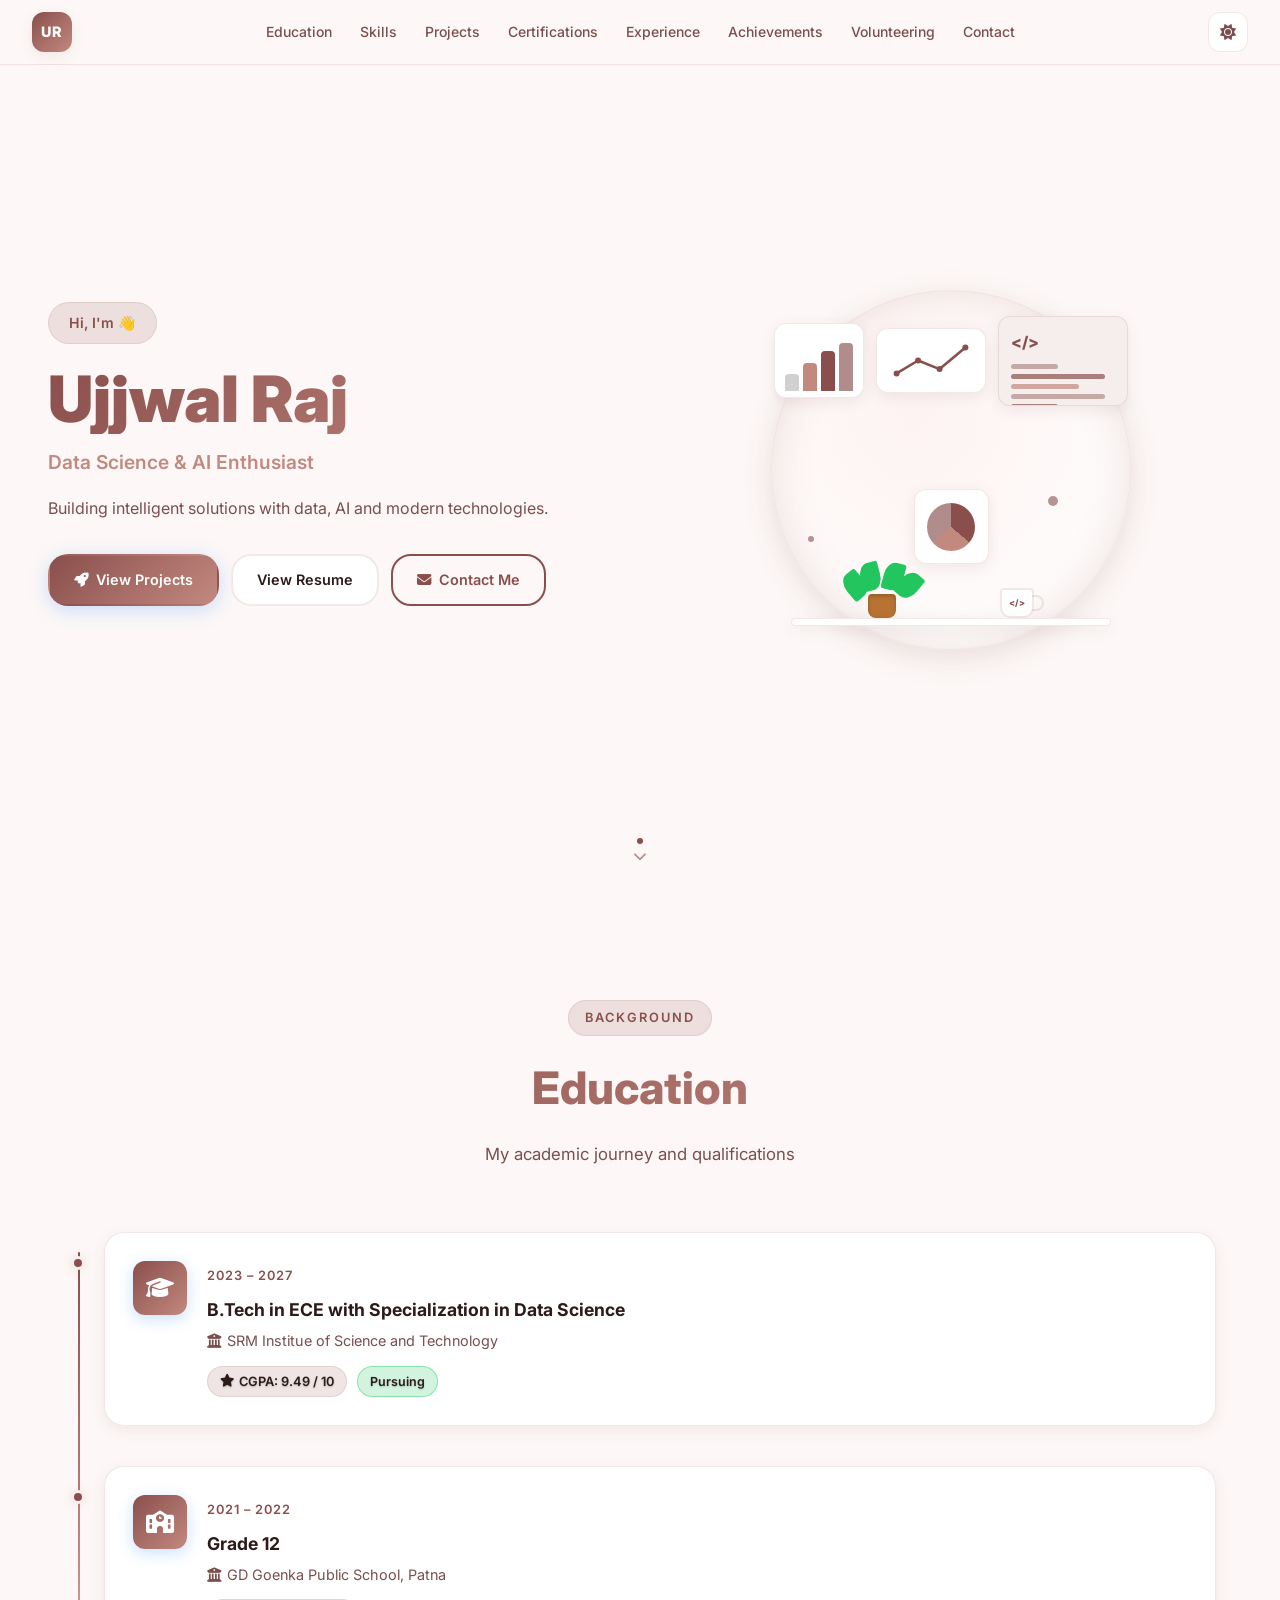
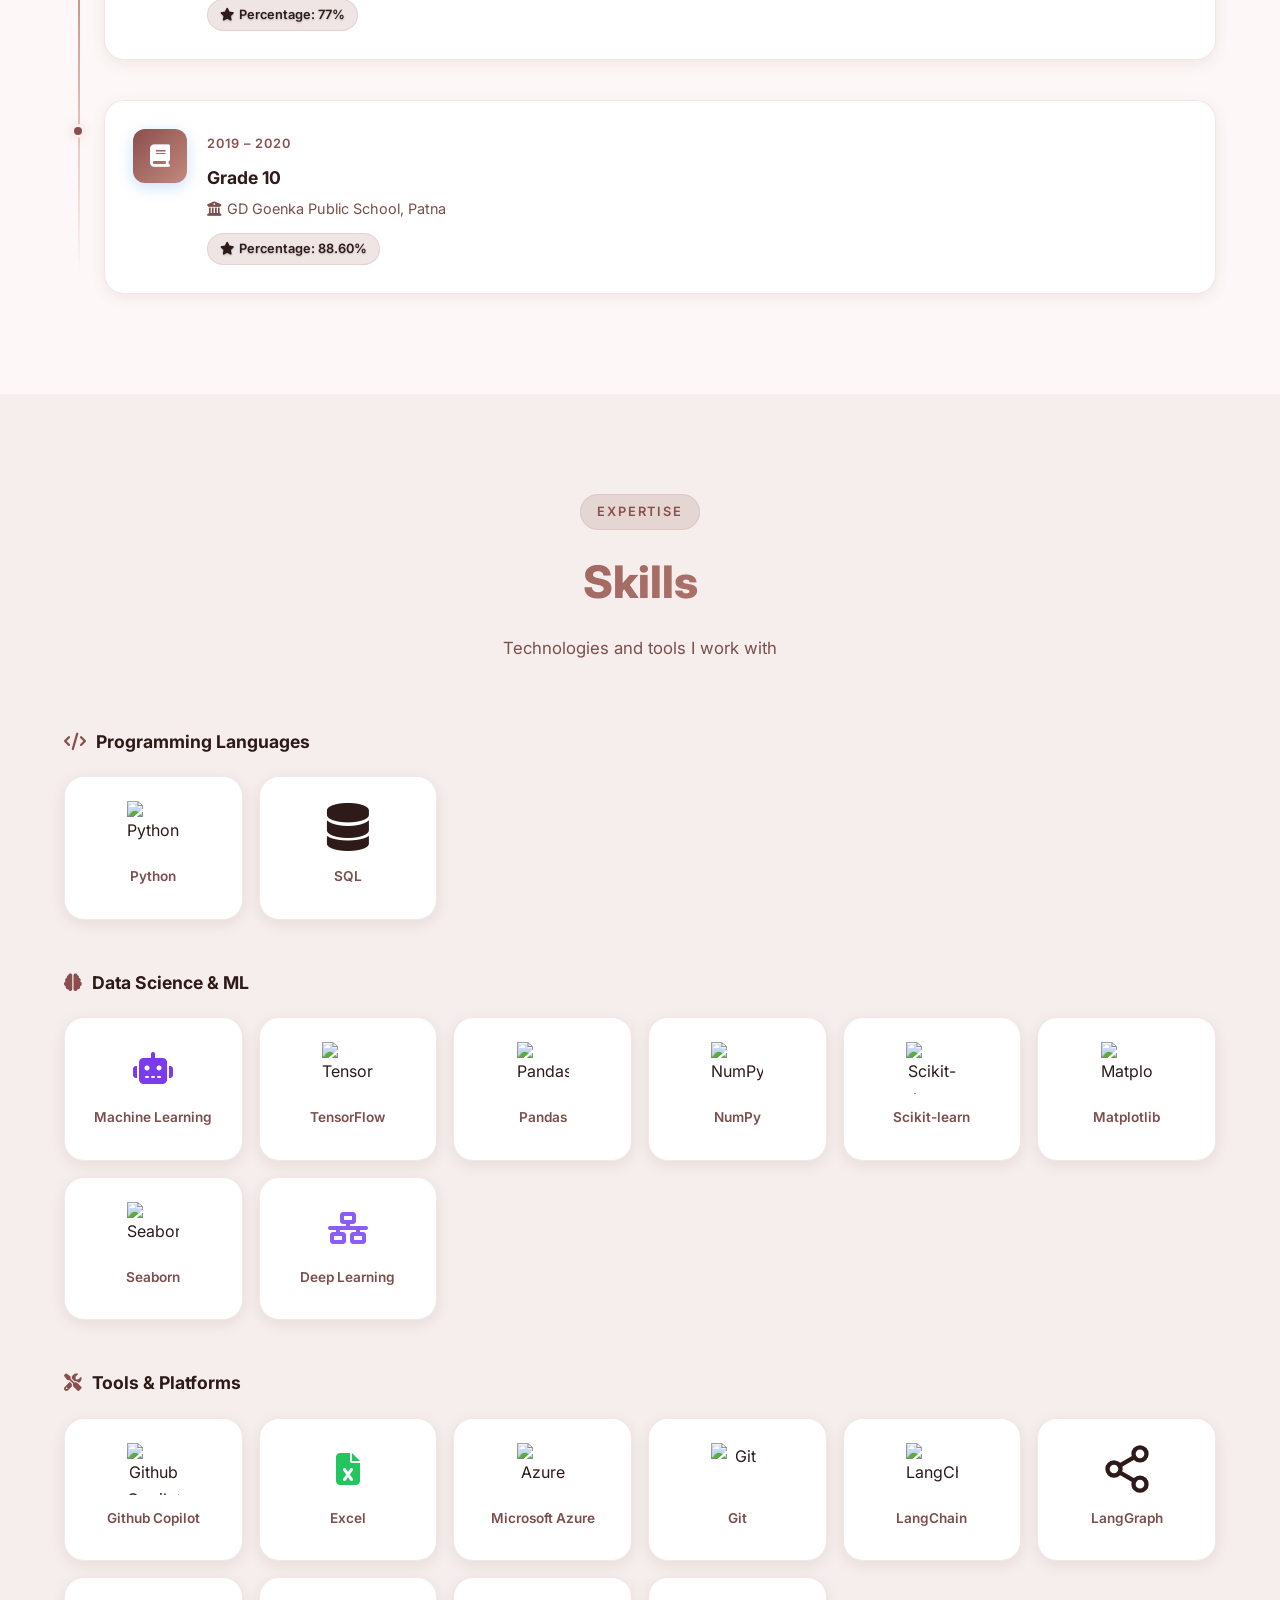
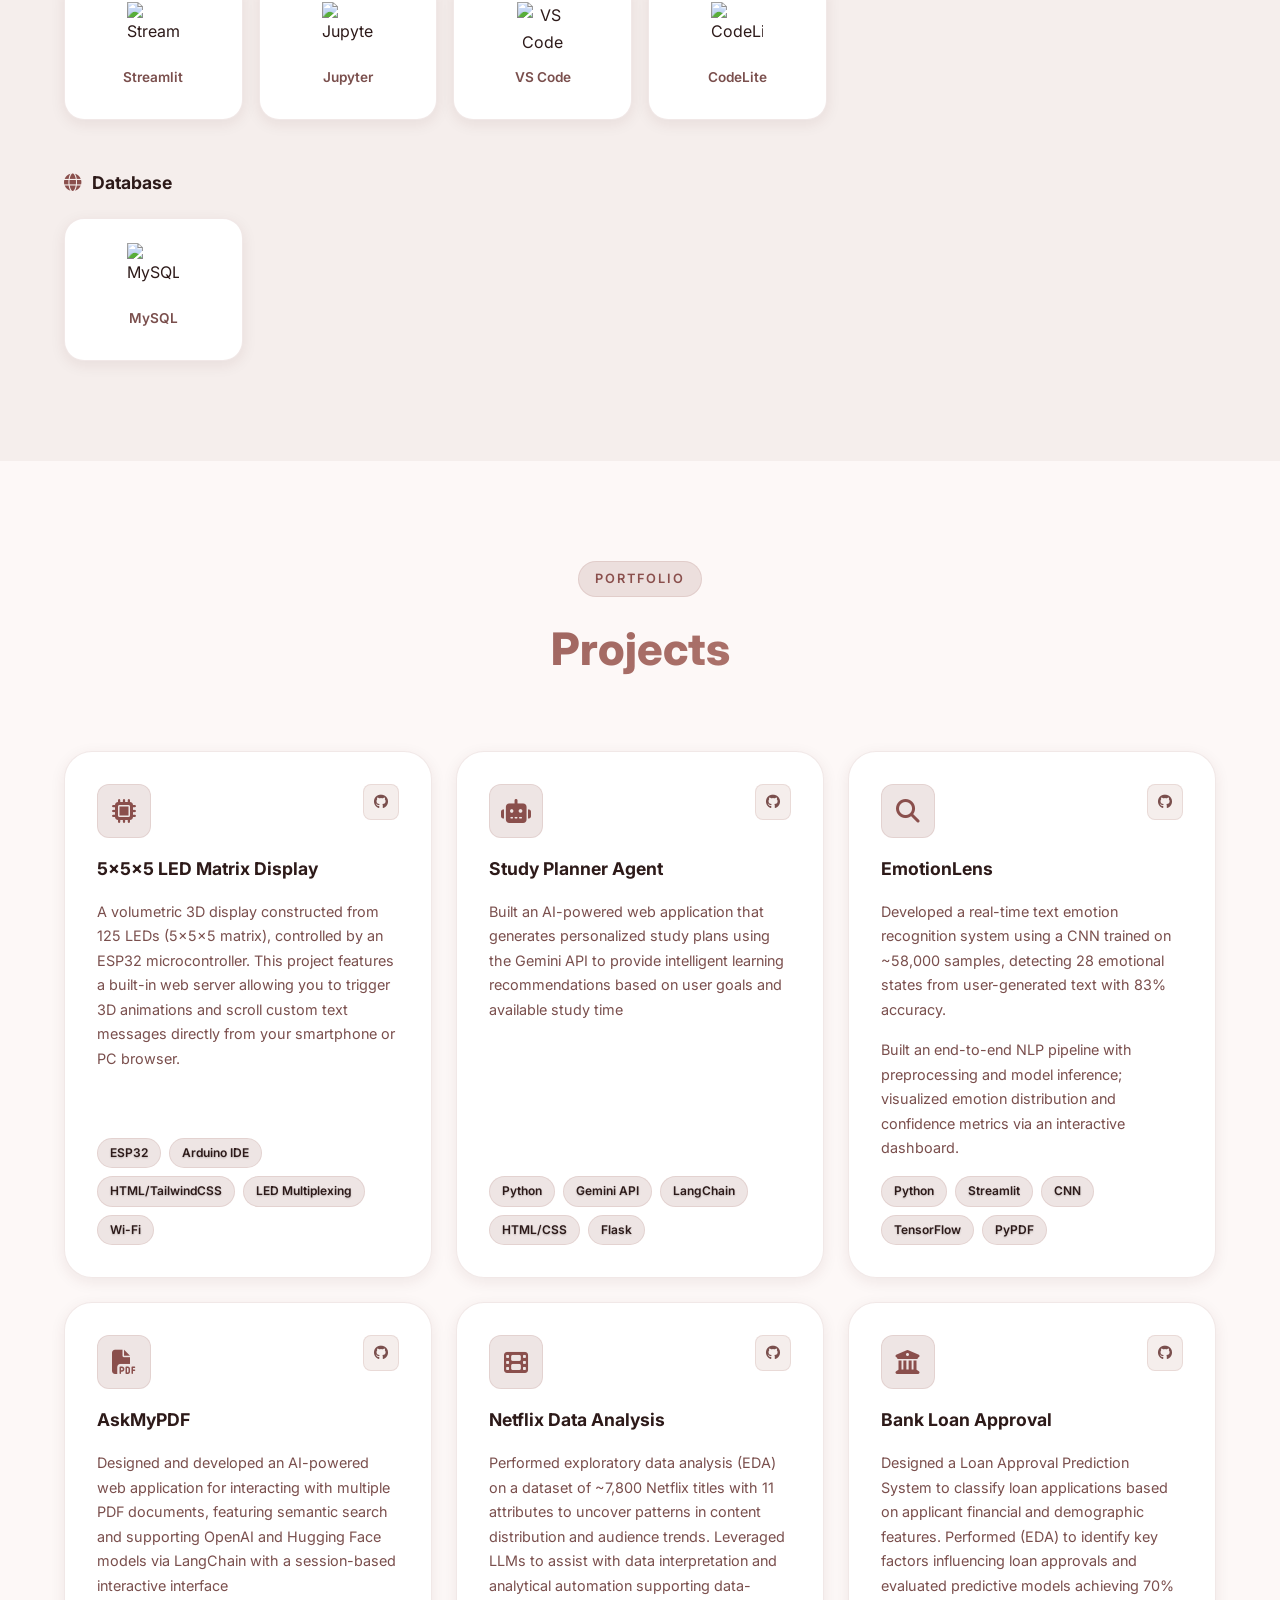
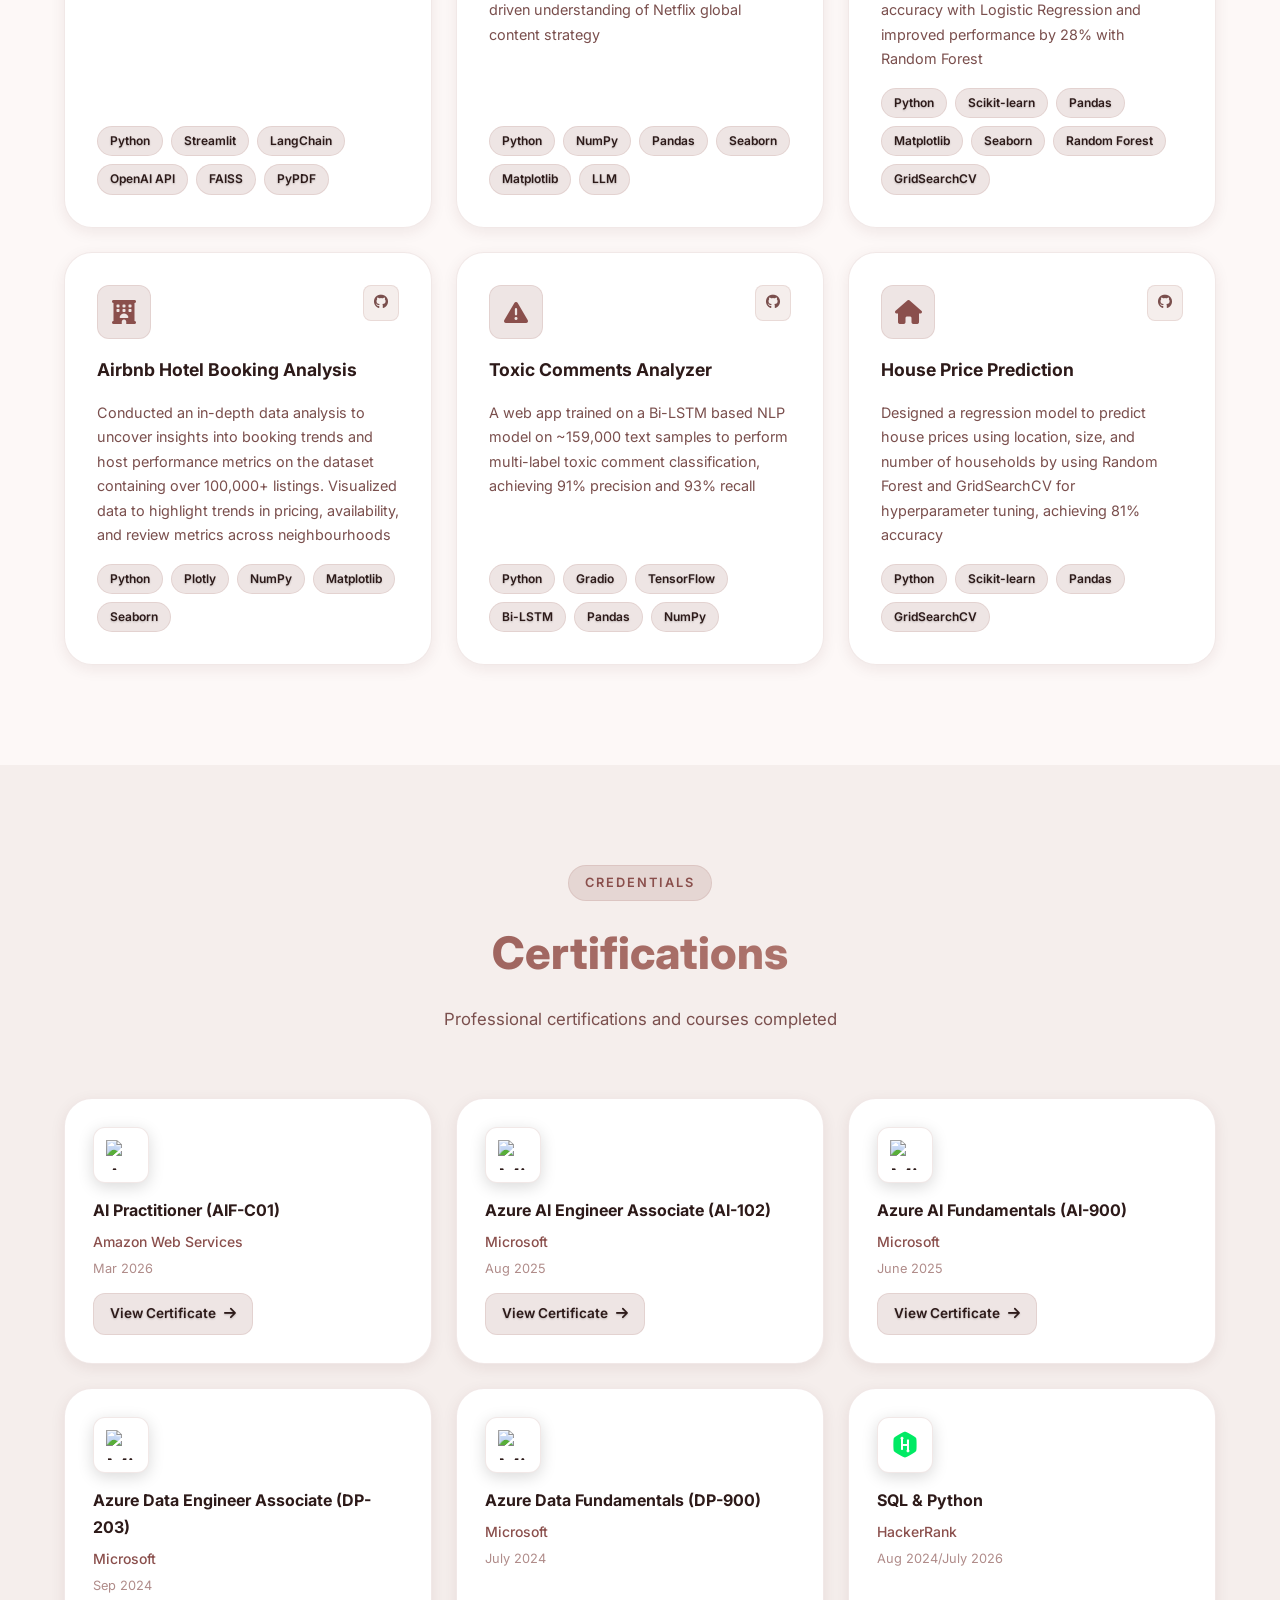
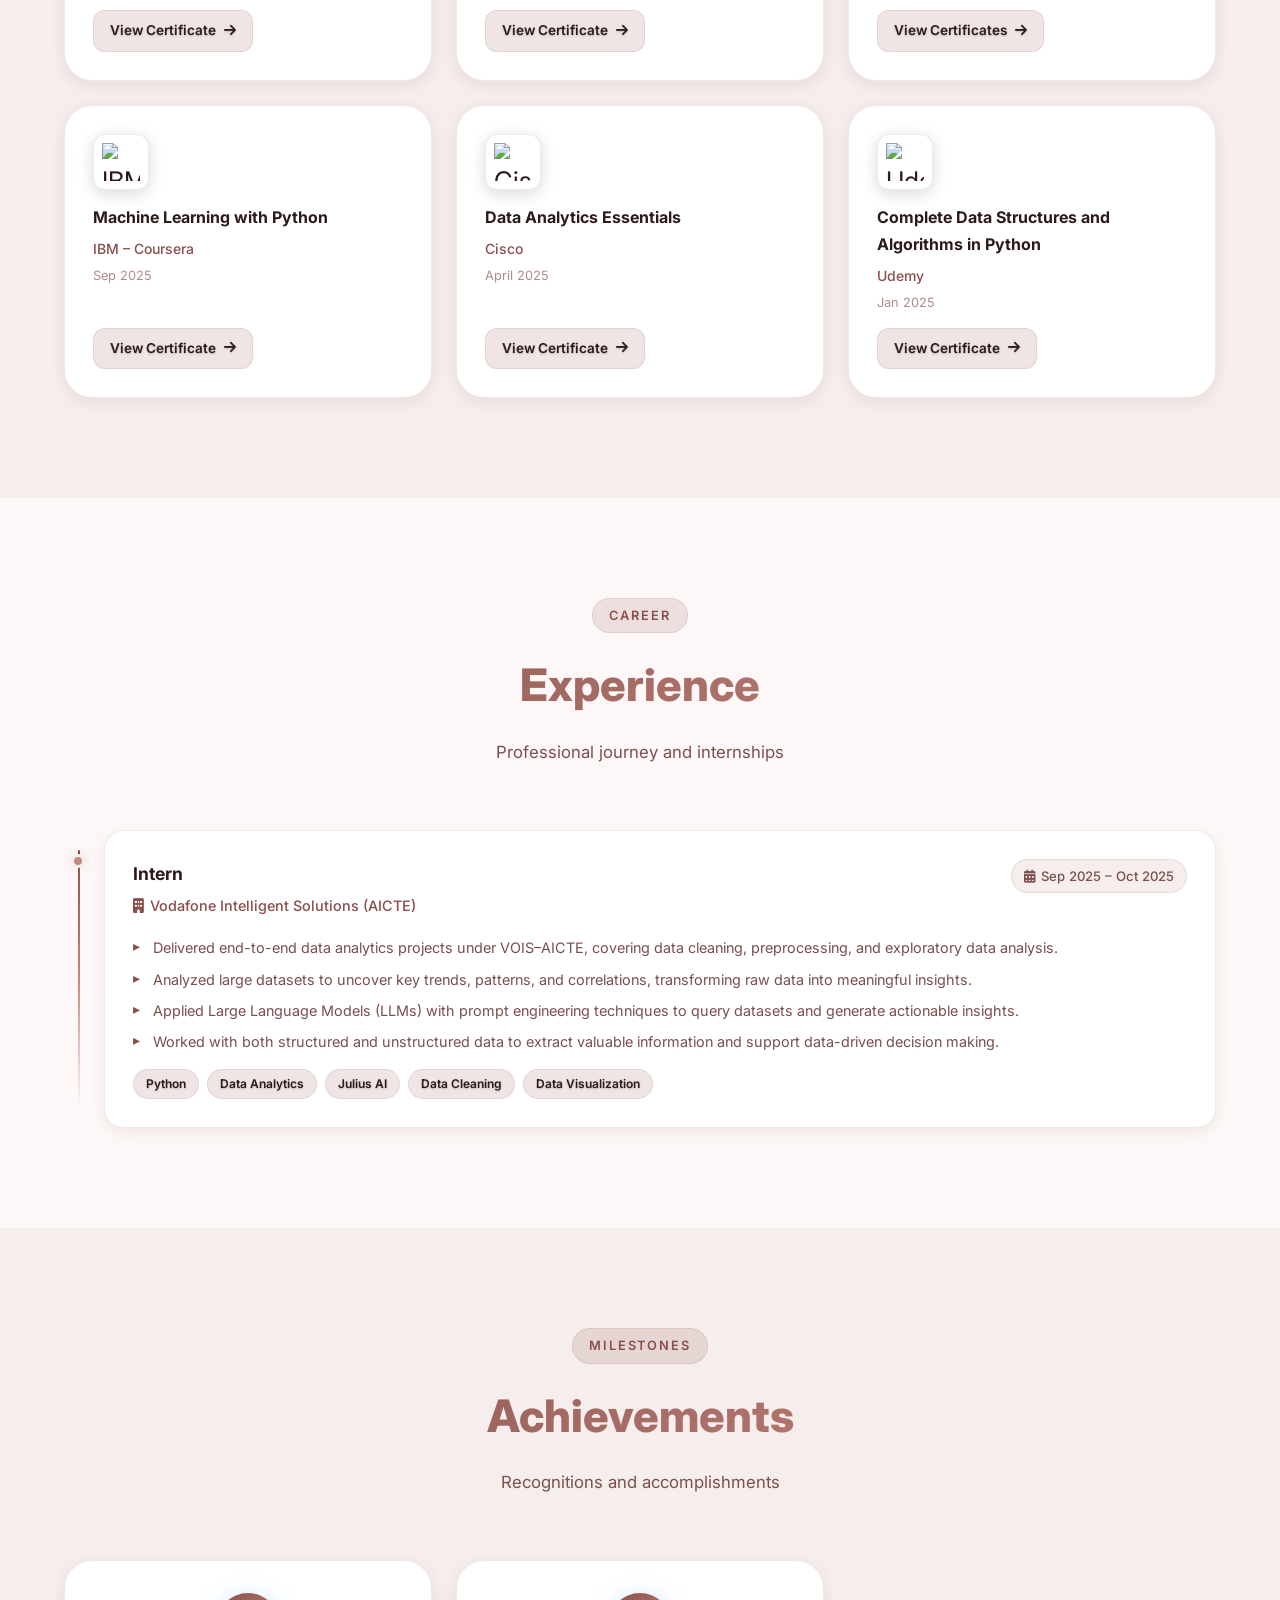
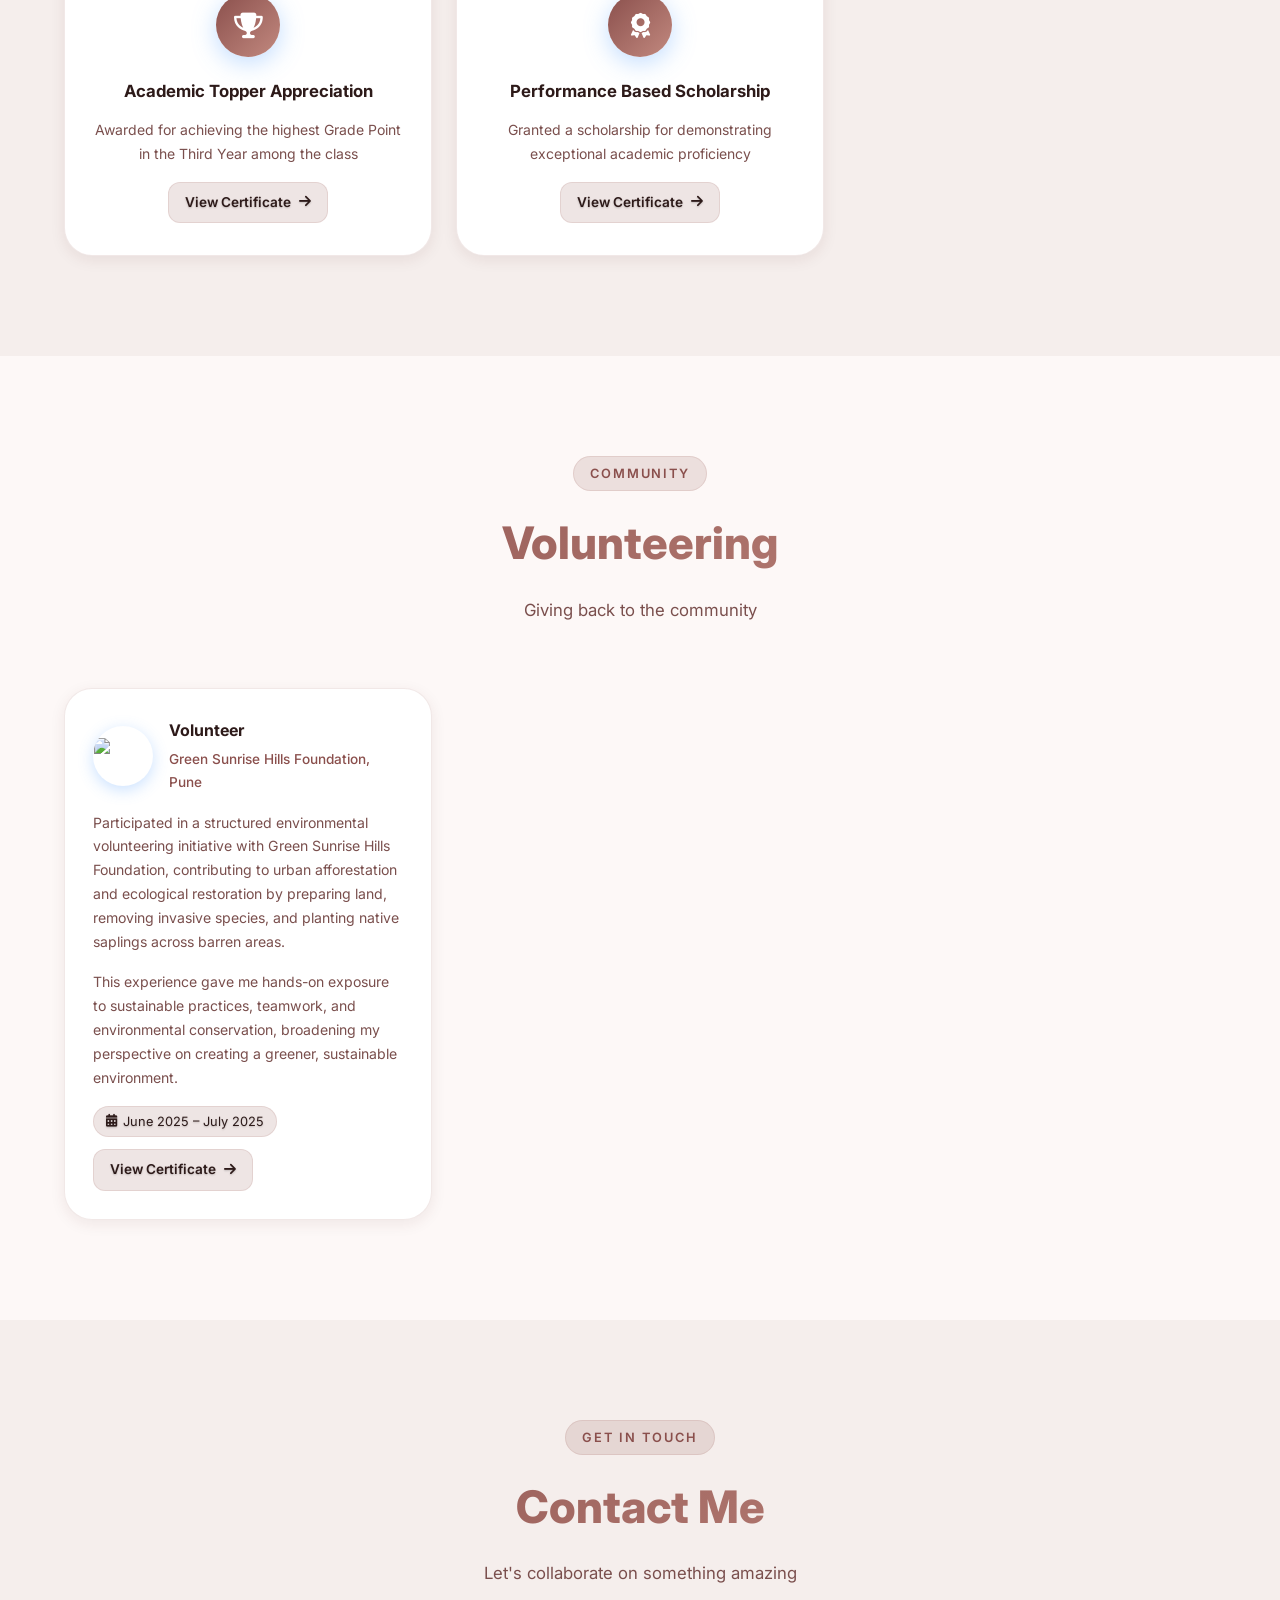
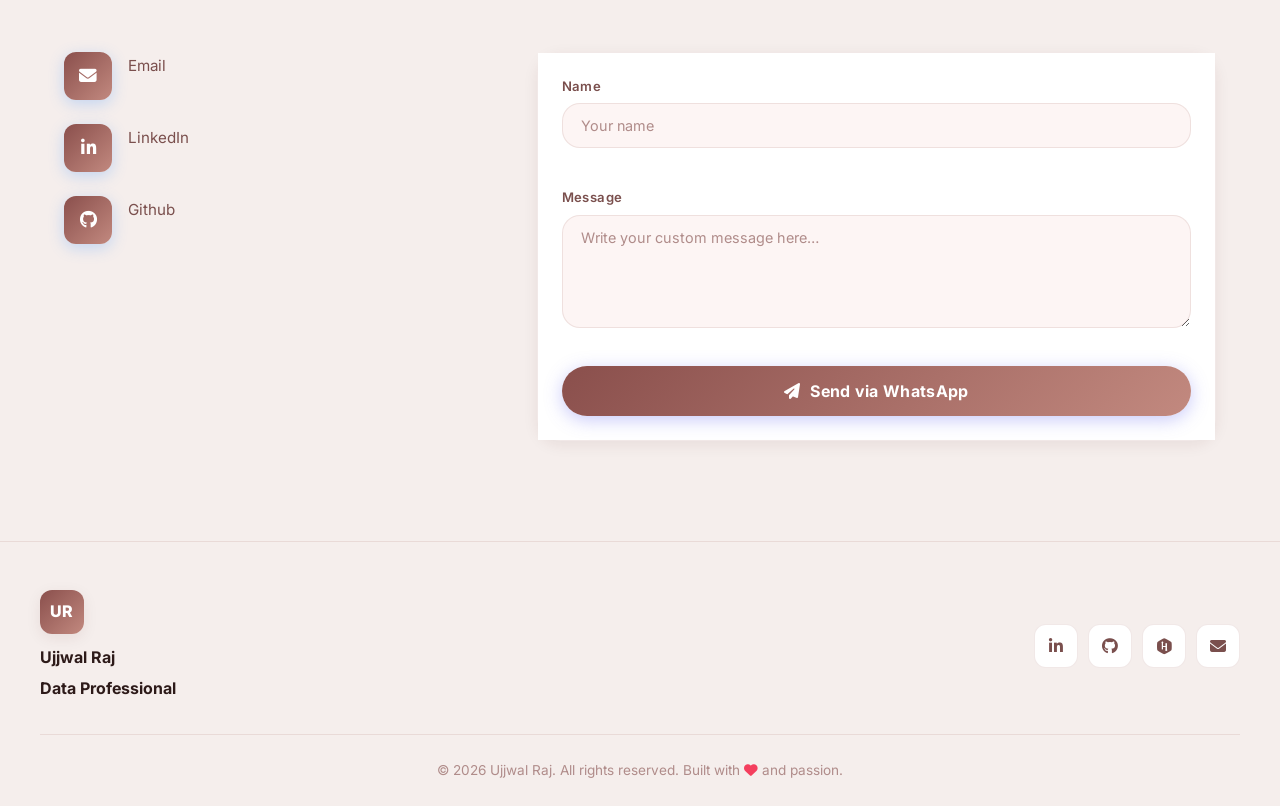
==== commit 88ae83fa: "Add Project" ====
--- a/frontend/index.html
+++ b/frontend/index.html
@@ -381,6 +381,26 @@
       <div class="projects-grid">
         <div class="project-card reveal">
           <div class="project-header">
+            <div class="project-icon"><i class="fas fa-microchip"></i></div>
+            <div class="project-links">
+              <a href="https://github.com/ujjwalraj16/5x5x5_Led_Matrix_Display.git" target="_blank" rel="noopener"
+                aria-label="GitHub Repository" class="project-link-btn"><i class="fab fa-github"></i></a>
+            </div>
+          </div>
+          <h3>5x5x5 LED Matrix Display</h3>
+          <p>A volumetric 3D display constructed from 125 LEDs (5x5x5 matrix), controlled by an ESP32 microcontroller.
+            This project features a built-in web server allowing you to trigger 3D animations and scroll custom text
+            messages directly from your smartphone or PC browser.</p>
+          <div class="tech-tags">
+            <span class="tech-tag">ESP32</span>
+            <span class="tech-tag">Arduino IDE</span>
+            <span class="tech-tag">HTML/TailwindCSS</span>
+            <span class="tech-tag">LED Multiplexing</span>
+            <span class="tech-tag">Wi-Fi</span>
+          </div>
+        </div>
+        <div class="project-card reveal">
+          <div class="project-header">
             <div class="project-icon"><i class="fas fa-robot"></i></div>
             <div class="project-links">
               <a href="https://github.com/ujjwalraj16/study-planner-agent" target="_blank" rel="noopener"
@@ -543,6 +563,7 @@
             <span class="tech-tag">GridSearchCV</span>
           </div>
         </div>
+
       </div>
     </div>
   </section>
--- a/frontend/style.css
+++ b/frontend/style.css
@@ -333,6 +333,7 @@
   padding: 120px 48px 80px;
   position: relative;
   z-index: 1;
+  overflow-x: hidden;
 }
 
 .hero-inner {
@@ -348,6 +349,39 @@
 /* --- LEFT: Text --- */
 .hero-text {
   text-align: left;
+}
+
+.hero-name {
+  font-size: clamp(2.8rem, 5vw, 4.5rem);
+  font-weight: 900;
+  line-height: 1.1;
+  background: var(--accent-gradient);
+  -webkit-background-clip: text;
+  -webkit-text-fill-color: transparent;
+  background-clip: text;
+  margin-bottom: 12px;
+}
+
+.hero-tagline {
+  font-size: 1.2rem;
+  font-weight: 600;
+  color: var(--accent-2);
+  margin-bottom: 16px;
+}
+
+.hero-desc {
+  font-size: 1rem;
+  color: var(--text-secondary);
+  line-height: 1.7;
+  margin-bottom: 32px;
+  max-width: 500px;
+}
+
+.hero-buttons {
+  display: flex;
+  flex-wrap: wrap;
+  gap: 12px;
+  margin-bottom: 32px;
 }
 
 .hero-badge {
@@ -376,63 +410,6 @@
   }
 }
 
-.hero-name {
-  font-size: clamp(3rem, 6vw, 5rem);
-  font-weight: 900;
-  line-height: 1.05;
-  margin-bottom: 16px;
-  letter-spacing: -0.03em;
-  color: var(--text-primary);
-}
-
-.name-gradient {
-  background: var(--accent-gradient);
-  -webkit-background-clip: text;
-  -webkit-text-fill-color: transparent;
-  background-clip: text;
-}
-
-@keyframes gradient-shift {
-  0% {
-    background-position: 0% 50%;
-  }
-
-  50% {
-    background-position: 100% 50%;
-  }
-
-  100% {
-    background-position: 0% 50%;
-  }
-}
-
-.hero-tagline {
-  font-size: 1.25rem;
-  font-weight: 700;
-  color: var(--accent);
-  margin-bottom: 16px;
-  letter-spacing: 0.01em;
-}
-
-.hero-desc {
-  font-size: 1rem;
-  color: var(--text-secondary);
-  max-width: 440px;
-  margin-bottom: 36px;
-  line-height: 1.8;
-}
-
-.hero-desc strong {
-  color: var(--text-primary);
-}
-
-.hero-buttons {
-  display: flex;
-  gap: 14px;
-  flex-wrap: wrap;
-  margin-bottom: 0;
-}
-
 /* --- RIGHT: Image --- */
 .hero-visual {
   display: flex;
@@ -440,340 +417,253 @@
   justify-content: center;
 }
 
-/* =============================================
-   HERO CLAYMORPHISM ILLUSTRATION
-   ============================================= */
+/* === CSS CLAYMORPHISM ILLUSTRATION === */
 .css-illustration {
-  width: 480px;
-  height: 480px;
   position: relative;
-  flex-shrink: 0;
+  width: 420px;
+  height: 420px;
   display: flex;
   align-items: center;
   justify-content: center;
 }
 
-/* Backdrop */
+/* Circular backdrop */
 .clay-backdrop {
   position: absolute;
-  width: 420px;
-  height: 420px;
-  background: var(--bg-card-hover);
+  width: 360px;
+  height: 360px;
+  background: radial-gradient(circle at 40% 35%, var(--bg-card-hover), var(--bg-card));
   border-radius: 50%;
-  z-index: 1;
-  box-shadow: inset 0 0 40px rgba(0, 0, 0, 0.02);
-}
-
+  border: 1px solid var(--border);
+  box-shadow: var(--shadow-md), inset 0 0 40px var(--accent-glow);
+}
+
+/* Floating decoration dots */
 .clay-dot {
   position: absolute;
-  background: var(--text-muted);
   border-radius: 50%;
-  opacity: 0.4;
-}
-
-/* Base style for all clay cards */
+  background: var(--accent);
+  opacity: 0.6;
+  animation: float-dot 3s ease-in-out infinite alternate;
+}
+
+@keyframes float-dot {
+  from { transform: translateY(0); }
+  to   { transform: translateY(-8px); }
+}
+
+/* Floating card container */
 .clay-cards {
   position: absolute;
-  width: 100%;
-  height: 100%;
-  z-index: 2;
-}
-
+  top: 20px;
+  left: 20px;
+  right: 20px;
+  bottom: 80px;
+  display: flex;
+  flex-wrap: wrap;
+  gap: 12px;
+  align-items: center;
+  justify-content: center;
+}
+
+/* Individual cards */
 .clay-card {
-  position: absolute;
   background: var(--bg-card);
+  border: 1px solid var(--border);
   border-radius: var(--radius-md);
-  box-shadow:
-    12px 12px 24px rgba(0, 0, 0, 0.06),
-    -12px -12px 24px rgba(255, 255, 255, 0.02),
-    inset -4px -4px 8px rgba(0, 0, 0, 0.04),
-    inset 4px 4px 8px rgba(255, 255, 255, 0.04);
-  padding: 16px;
-  display: flex;
-  animation: float 6s ease-in-out infinite;
-}
-
-/* Specific Cards */
+  box-shadow: var(--shadow-sm);
+  overflow: hidden;
+  animation: float-card 4s ease-in-out infinite alternate;
+}
+
+@keyframes float-card {
+  from { transform: translateY(0) rotate(-1deg); }
+  to   { transform: translateY(-10px) rotate(1deg); }
+}
+
+/* Bar chart card */
 .bar-card {
-  top: 15%;
-  left: 10%;
-  width: 140px;
-  height: 140px;
+  width: 90px;
+  height: 75px;
+  padding: 10px 10px 6px;
+  display: flex;
   align-items: flex-end;
-  justify-content: space-around;
-  padding: 20px 16px;
+  justify-content: space-between;
+  gap: 4px;
   animation-delay: 0s;
 }
 
 .clay-bar {
-  width: 20px;
-  border-radius: 4px;
-  box-shadow: inset -2px -2px 4px rgba(0, 0, 0, 0.1), inset 2px 2px 4px rgba(255, 255, 255, 0.2);
-}
-
+  border-radius: 4px 4px 0 0;
+  width: 16px;
+}
+
+/* Line graph card */
 .line-card {
-  top: 25%;
-  right: 5%;
-  width: 160px;
-  height: 110px;
-  align-items: center;
-  justify-content: center;
-  animation-delay: 1s;
+  width: 110px;
+  height: 65px;
+  padding: 10px;
+  animation-delay: 0.6s;
 }
 
 .line-svg {
   width: 100%;
   height: 100%;
-  overflow: visible;
-  filter: drop-shadow(0 4px 6px rgba(0, 0, 0, 0.1));
-}
-
+}
+
+/* Code card */
+.code-card {
+  width: 130px;
+  height: 90px;
+  padding: 12px;
+  background: var(--bg-secondary);
+  animation-delay: 1.2s;
+}
+
+.code-tag {
+  font-size: 1rem;
+  font-weight: 800;
+  color: var(--accent);
+  margin-bottom: 8px;
+}
+
+.code-lines {
+  display: flex;
+  flex-direction: column;
+  gap: 5px;
+}
+
+.cline {
+  height: 5px;
+  border-radius: 3px;
+  opacity: 0.7;
+}
+
+.c-dim   { background: var(--text-muted); }
+.c-accent{ background: var(--accent); }
+.c-accent-2 { background: var(--accent-2); }
+.w-short { width: 45%; }
+.w-med   { width: 65%; }
+.w-long  { width: 90%; }
+
+/* Pie chart card */
 .pie-card {
-  bottom: 25%;
-  right: 15%;
-  width: 120px;
-  height: 120px;
+  width: 75px;
+  height: 75px;
+  padding: 10px;
+  display: flex;
   align-items: center;
   justify-content: center;
-  animation-delay: 2s;
+  animation-delay: 1.8s;
 }
 
 .clay-pie {
-  width: 70px;
-  height: 70px;
+  width: 48px;
+  height: 48px;
   border-radius: 50%;
-  background: conic-gradient(var(--accent) 0% 60%,
-      var(--accent-2) 60% 85%,
-      var(--text-muted) 85% 100%);
-  box-shadow: inset -2px -2px 6px rgba(0, 0, 0, 0.1), inset 2px 2px 6px rgba(255, 255, 255, 0.2);
-  transform: rotate(-45deg);
-}
-
-.clay-pie::after {
-  content: '';
+  background: conic-gradient(var(--accent) 0deg 130deg, var(--accent-2) 130deg 230deg, var(--text-muted) 230deg 360deg);
+}
+
+/* Bottom shelf */
+.clay-shelf {
   position: absolute;
-  top: 50%;
-  left: 50%;
-  width: 15px;
-  height: 15px;
+  bottom: 54px;
+  left: 12%;
+  right: 12%;
+  height: 8px;
   background: var(--bg-card);
-  border-radius: 50%;
-  transform: translate(-50%, -50%);
-  box-shadow: inset 2px 2px 4px rgba(0, 0, 0, 0.1);
-}
-
-/* Dark Code Card */
-.code-card {
-  top: 45%;
-  left: 20%;
-  width: 220px;
-  height: 150px;
-  background: #333;
-  flex-direction: column;
-  padding: 20px;
-  box-shadow:
-    15px 15px 30px rgba(0, 0, 0, 0.15),
-    inset -4px -4px 8px rgba(0, 0, 0, 0.2),
-    inset 4px 4px 8px rgba(255, 255, 255, 0.05);
-  animation-delay: 0.5s;
-}
-
-[data-theme="light"] .code-card {
-  background: #3d3d3d;
-}
-
-.code-tag {
-  color: #fff;
-  font-family: monospace;
-  font-weight: bold;
-  font-size: 1.1rem;
-  align-self: flex-end;
-  opacity: 0.8;
-  margin-bottom: 12px;
-}
-
-.code-lines {
-  display: flex;
-  flex-direction: column;
-  gap: 8px;
-}
-
-.cline {
-  height: 6px;
-  border-radius: 3px;
-  opacity: 0.8;
-}
-
-.c-dim {
-  background: #666;
-}
-
-.c-accent {
-  background: #D4A29C;
-}
-
-.c-accent-2 {
-  background: #A26360;
-}
-
-.w-short {
-  width: 40%;
-}
-
-.w-med {
-  width: 70%;
-}
-
-.w-long {
-  width: 90%;
-}
-
-/* Shelf & Objects */
+  border: 1px solid var(--border);
+  border-radius: 4px;
+  box-shadow: var(--shadow-sm);
+}
+
+/* Objects on shelf */
 .clay-objects {
   position: absolute;
-  bottom: 8%;
-  left: 0;
-  width: 100%;
-  height: 100px;
-  z-index: 3;
-}
-
-.clay-shelf {
-  position: absolute;
-  bottom: 5%;
-  width: 85%;
-  height: 18px;
-  background: var(--bg-card-hover);
-  border-radius: 10px;
-  z-index: 2;
-  box-shadow: 0 10px 20px rgba(0, 0, 0, 0.1), inset 0 3px 5px rgba(255, 255, 255, 0.05);
+  bottom: 62px;
+  left: 18%;
+  right: 18%;
+  display: flex;
+  align-items: flex-end;
+  justify-content: space-around;
 }
 
 /* Plant */
 .clay-plant {
-  position: absolute;
-  bottom: 15px;
-  left: 12%;
-  width: 60px;
-  height: 90px;
+  position: relative;
+  display: flex;
+  flex-direction: column;
+  align-items: center;
 }
 
 .clay-pot {
-  position: absolute;
-  bottom: 0;
-  left: 10px;
-  width: 40px;
-  height: 35px;
-  background: var(--bg-card);
-  border-radius: 8px 8px 16px 16px;
-  box-shadow: inset -4px -4px 6px rgba(0, 0, 0, 0.08), inset 4px 4px 6px rgba(255, 255, 255, 0.08);
-}
-
-.clay-pot::after {
-  content: '';
-  position: absolute;
-  width: 3px;
-  height: 3px;
-  background: var(--text-muted);
-  border-radius: 50%;
-  top: 10px;
-  left: 15px;
-  box-shadow: 10px 5px var(--text-muted), 15px -2px var(--text-muted), 5px 12px var(--text-muted);
-  opacity: 0.3;
+  width: 28px;
+  height: 24px;
+  background: #b87333;
+  border-radius: 4px 4px 8px 8px;
+  box-shadow: inset 0 2px 4px rgba(0,0,0,0.2);
 }
 
 .leaf {
   position: absolute;
-  background: #5b7553;
-  border-radius: 0 20px 0 20px;
-  box-shadow: inset -2px -2px 4px rgba(0, 0, 0, 0.2);
-}
-
-.leaf-1 {
-  width: 25px;
-  height: 35px;
-  bottom: 30px;
-  left: 5px;
-  transform: rotate(-30deg);
-}
-
-.leaf-2 {
-  width: 30px;
-  height: 40px;
-  bottom: 32px;
-  left: 25px;
-  transform: rotate(15deg);
-}
-
-.leaf-3 {
   width: 20px;
-  height: 25px;
-  bottom: 25px;
-  left: 0px;
-  transform: rotate(-60deg);
-}
-
-.leaf-4 {
-  width: 22px;
+  height: 28px;
+  background: #22c55e;
+  border-radius: 50% 10% 50% 10%;
+  transform-origin: bottom center;
+}
+
+.leaf-1 { bottom: 22px; left: -14px; transform: rotate(-40deg); }
+.leaf-2 { bottom: 28px; left:  -4px; transform: rotate(-15deg); }
+.leaf-3 { bottom: 28px; right: -4px; transform: rotate(15deg); }
+.leaf-4 { bottom: 22px; right: -14px; transform: rotate(40deg); }
+
+/* Coffee cup */
+.clay-cup {
+  position: relative;
+  display: flex;
+  align-items: center;
+}
+
+.cup-body {
+  width: 34px;
   height: 30px;
-  bottom: 28px;
-  left: 40px;
-  transform: rotate(45deg);
-}
-
-/* Coffee Cup */
-.clay-cup {
-  position: absolute;
-  bottom: 15px;
-  right: 15%;
-  width: 50px;
-  height: 50px;
-}
-
-.cup-body {
-  position: absolute;
-  width: 50px;
-  height: 50px;
   background: var(--bg-card);
-  border-radius: 6px 6px 16px 16px;
+  border: 2px solid var(--border);
+  border-radius: 4px 4px 10px 10px;
   display: flex;
   align-items: center;
   justify-content: center;
-  box-shadow: inset -4px -4px 8px rgba(0, 0, 0, 0.08), inset 4px 4px 8px rgba(255, 255, 255, 0.08);
-  z-index: 2;
-}
-
-.cup-body span {
-  font-family: monospace;
-  font-weight: bold;
-  color: var(--text-muted);
-  font-size: 0.8rem;
+  font-size: 0.55rem;
+  font-weight: 800;
+  color: var(--accent);
 }
 
 .cup-handle {
   position: absolute;
-  right: -12px;
-  top: 10px;
-  width: 25px;
-  height: 25px;
-  border: 6px solid var(--bg-card);
+  right: -10px;
+  width: 12px;
+  height: 16px;
+  border: 2px solid var(--border);
+  border-left: none;
+  border-radius: 0 8px 8px 0;
+}
+
+.hero-avatar {
+  width: 420px;
+  height: 420px;
   border-radius: 50%;
-  box-shadow: 2px 2px 4px rgba(0, 0, 0, 0.05);
-  z-index: 1;
-}
-
-@keyframes float {
-  0% {
-    transform: translateY(0px);
-  }
-
-  50% {
-    transform: translateY(-10px);
-  }
-
-  100% {
-    transform: translateY(0px);
-  }
+  border: 3px solid var(--accent);
+  box-shadow: 0 0 60px var(--accent-glow), var(--shadow-lg);
+  overflow: hidden;
+  position: relative;
+  flex-shrink: 0;
+}
+
+.hero-slideshow {
+  width: 100%;
+  height: 100%;
+  position: relative;
 }
 
 .hero-slide {
@@ -786,9 +676,7 @@
   transition: opacity 0.8s ease-in-out;
 }
 
-.hero-slide.active {
-  opacity: 1;
-}
+.hero-slide.active { opacity: 1; }
 
 .hero-social {
   display: flex;
@@ -2034,9 +1922,21 @@
     padding: 6px 9px;
     font-size: 0.82rem;
   }
+
+  /* Scale down illustration on tablets */
+  .css-illustration {
+    width: 320px;
+    height: 320px;
+  }
+
+  .clay-backdrop {
+    width: 260px;
+    height: 260px;
+  }
 }
 
 @media (max-width: 768px) {
+  /* ---- Navbar ---- */
   .navbar {
     padding: 0 20px;
   }
@@ -2049,6 +1949,7 @@
     right: 0;
     background: var(--nav-bg);
     backdrop-filter: blur(20px);
+    -webkit-backdrop-filter: blur(20px);
     flex-direction: column;
     align-items: stretch;
     padding: 16px;
@@ -2071,37 +1972,97 @@
     display: flex;
   }
 
+  /* ---- Hero ---- */
   .hero-section {
-    padding: 100px 24px 80px;
-  }
-
-  .hero-avatar {
-    width: 260px;
-    height: 260px;
+    padding: 100px 20px 80px;
+    overflow-x: hidden;
+  }
+
+  .hero-inner {
+    grid-template-columns: 1fr;
+    text-align: center;
+    gap: 32px;
+    width: 100%;
+  }
+
+  .hero-text {
+    text-align: center;
+    display: flex;
+    flex-direction: column;
+    align-items: center;
   }
 
   .hero-name {
-    font-size: clamp(2.4rem, 8vw, 3.5rem);
+    font-size: clamp(2.2rem, 8vw, 3.5rem);
+  }
+
+  .hero-tagline {
+    font-size: 1rem;
+  }
+
+  .hero-desc {
+    font-size: 0.9rem;
   }
 
   .hero-buttons {
     flex-direction: column;
-    align-items: center;
+    align-items: stretch;
+    width: 100%;
+    max-width: 320px;
   }
 
   .hero-buttons .btn {
     justify-content: center;
-    min-width: 220px;
-  }
-
+    width: 100%;
+  }
+
+  /* Scale illustration for mobile */
+  .hero-visual {
+    width: 100%;
+    display: flex;
+    justify-content: center;
+    overflow: hidden;
+  }
+
+  .css-illustration {
+    width: 280px;
+    height: 280px;
+    transform: scale(0.85);
+    transform-origin: center center;
+  }
+
+  /* ---- Sections ---- */
+  .section {
+    padding: 60px 0;
+  }
+
+  .section-header {
+    margin-bottom: 40px;
+  }
+
+  /* ---- Grids ---- */
   .projects-grid {
     grid-template-columns: 1fr;
   }
 
   .skills-grid {
-    grid-template-columns: repeat(auto-fill, minmax(130px, 1fr));
-  }
-
+    grid-template-columns: repeat(auto-fill, minmax(120px, 1fr));
+    gap: 12px;
+  }
+
+  .cert-grid {
+    grid-template-columns: 1fr;
+  }
+
+  .achievements-grid {
+    grid-template-columns: 1fr;
+  }
+
+  .volunteer-grid {
+    grid-template-columns: 1fr;
+  }
+
+  /* ---- Timeline / Cards ---- */
   .timeline {
     padding-left: 28px;
   }
@@ -2120,14 +2081,30 @@
     align-self: flex-start;
   }
 
+  /* ---- Contact ---- */
+  .contact-layout {
+    grid-template-columns: 1fr;
+    gap: 24px;
+  }
+
+  /* ---- Footer ---- */
   .footer-content {
     flex-direction: column;
     align-items: flex-start;
     gap: 24px;
   }
 
-  .section {
-    padding: 72px 0;
+  .footer-links {
+    gap: 14px;
+    flex-wrap: wrap;
+  }
+
+  /* ---- Scroll top ---- */
+  .scroll-top {
+    bottom: 20px;
+    right: 16px;
+    width: 42px;
+    height: 42px;
   }
 }
 
@@ -2136,15 +2113,72 @@
     padding: 0 16px;
   }
 
-  .hero-avatar {
-    width: 220px;
-    height: 220px;
+  /* ---- Hero ---- */
+  .hero-section {
+    padding: 90px 16px 70px;
+  }
+
+  .hero-name {
+    font-size: clamp(1.9rem, 9vw, 2.8rem);
   }
 
   .hero-tagline {
-    font-size: 1rem;
-  }
-
+    font-size: 0.95rem;
+  }
+
+  .hero-desc {
+    font-size: 0.85rem;
+  }
+
+  .hero-buttons {
+    max-width: 100%;
+  }
+
+  .hero-buttons .btn {
+    padding: 12px 20px;
+    font-size: 0.85rem;
+  }
+
+  /* Scale illustration smaller on phones */
+  .css-illustration {
+    width: 240px;
+    height: 240px;
+    transform: scale(0.72);
+    transform-origin: center center;
+  }
+
+  /* ---- Skills ---- */
+  .skills-grid {
+    grid-template-columns: repeat(3, 1fr);
+    gap: 10px;
+  }
+
+  .skill-card {
+    padding: 16px 10px 14px;
+  }
+
+  .skill-icon {
+    width: 40px;
+    height: 40px;
+  }
+
+  .skill-card span {
+    font-size: 0.75rem;
+  }
+
+  /* ---- Education ---- */
+  .edu-icon {
+    width: 44px;
+    height: 44px;
+    font-size: 1.1rem;
+  }
+
+  /* ---- Project cards ---- */
+  .project-card {
+    padding: 22px 18px;
+  }
+
+  /* ---- Cert / Achievement ---- */
   .cert-grid {
     grid-template-columns: 1fr;
   }
@@ -2157,12 +2191,30 @@
     grid-template-columns: 1fr;
   }
 
+  /* ---- Section spacing ---- */
+  .section {
+    padding: 50px 0;
+  }
+
+  .section-header {
+    margin-bottom: 32px;
+  }
+
+  /* ---- Contact form ---- */
   .whatsapp-card .wa-input-area {
-    padding: 16px 18px 20px;
-  }
-
+    padding: 16px 14px 18px;
+  }
+
+  /* ---- Footer ---- */
+  .footer {
+    padding: 36px 16px 20px;
+  }
+
+  /* ---- Scroll top ---- */
   .scroll-top {
-    bottom: 20px;
-    right: 20px;
+    bottom: 16px;
+    right: 14px;
+    width: 40px;
+    height: 40px;
   }
 }
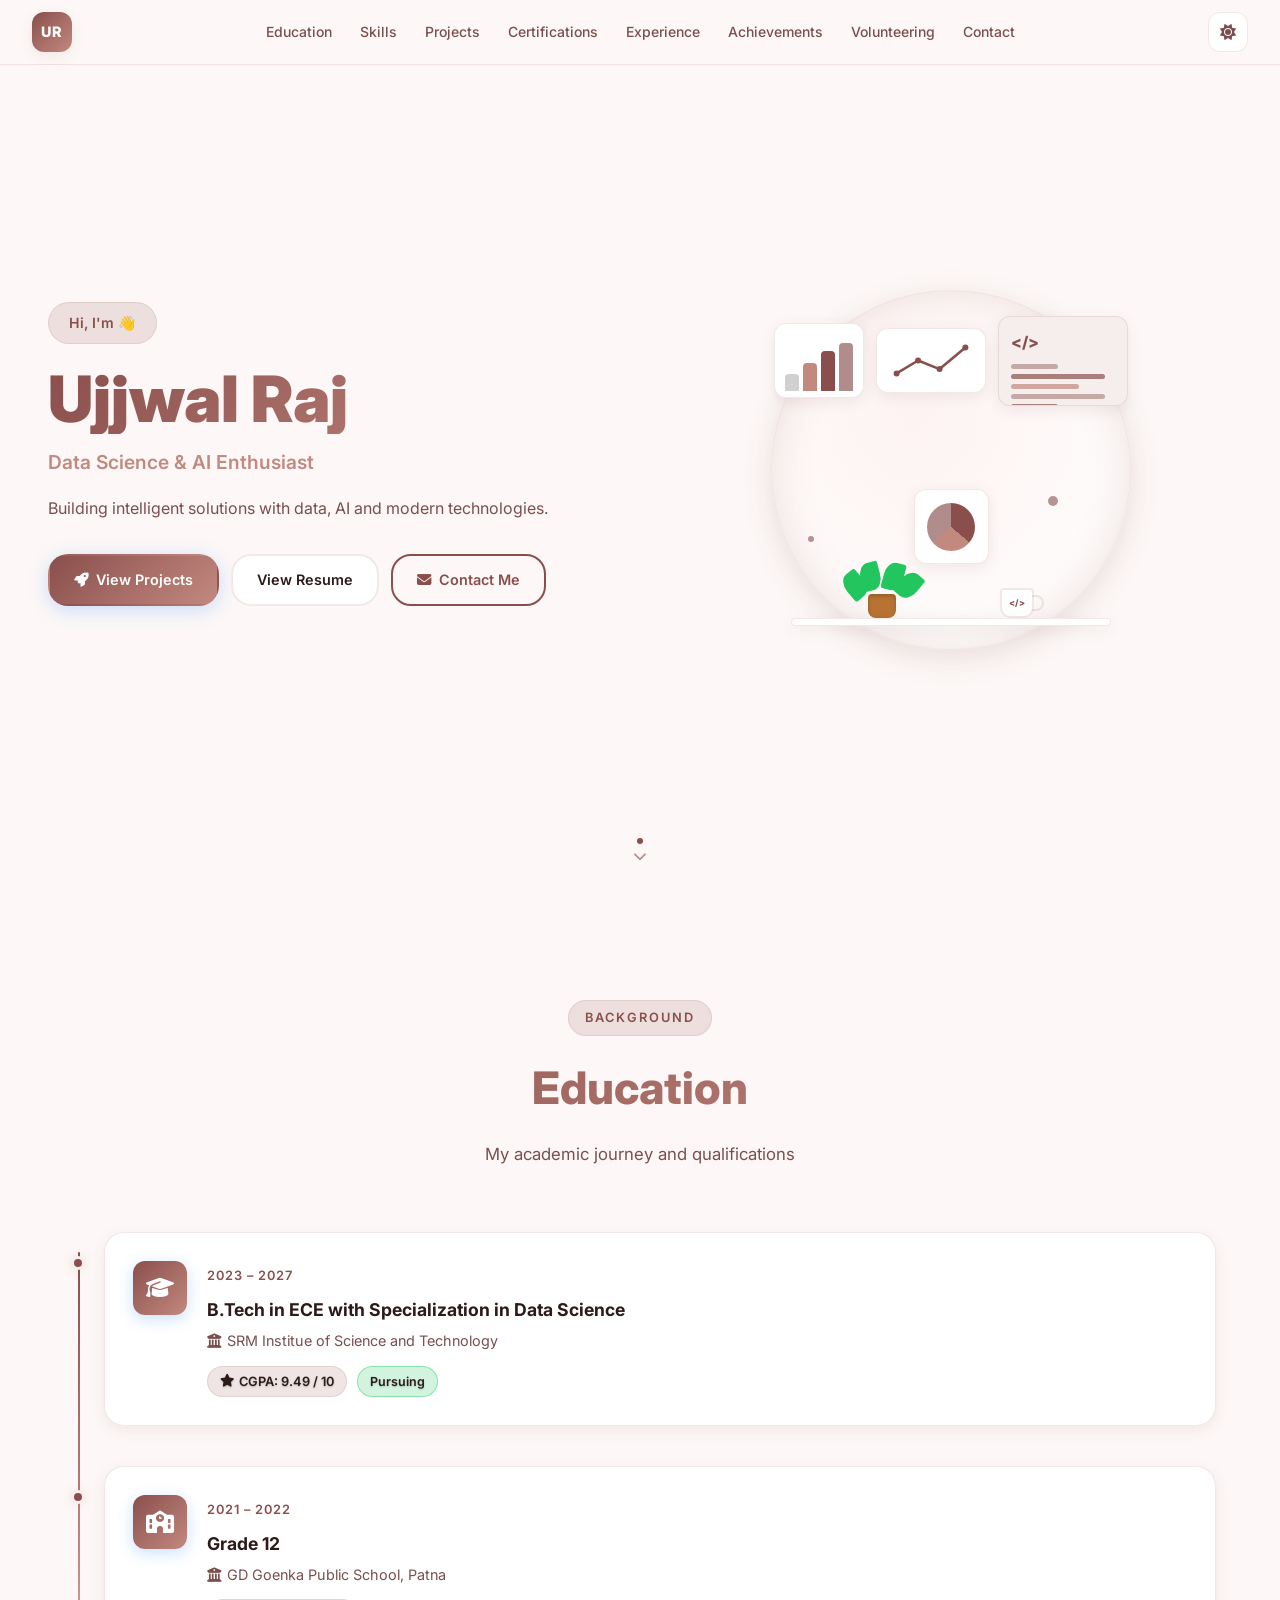
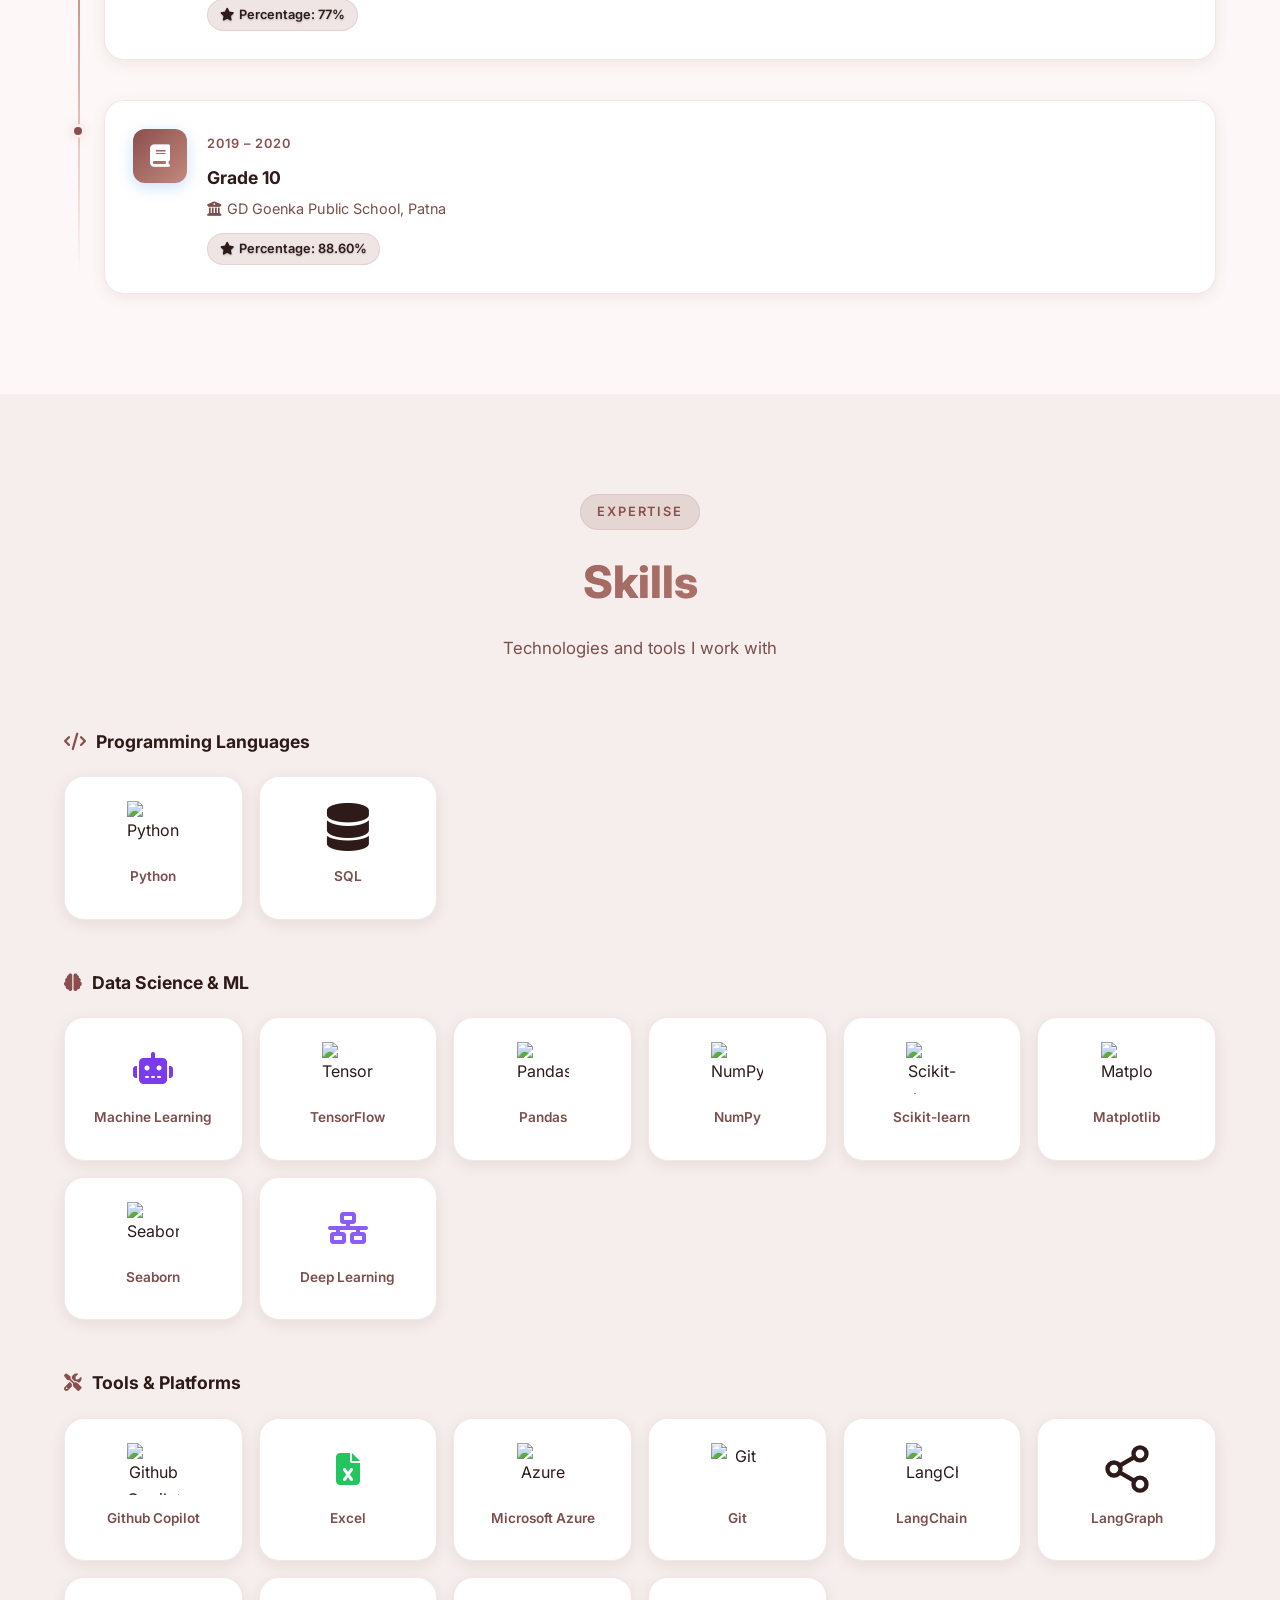
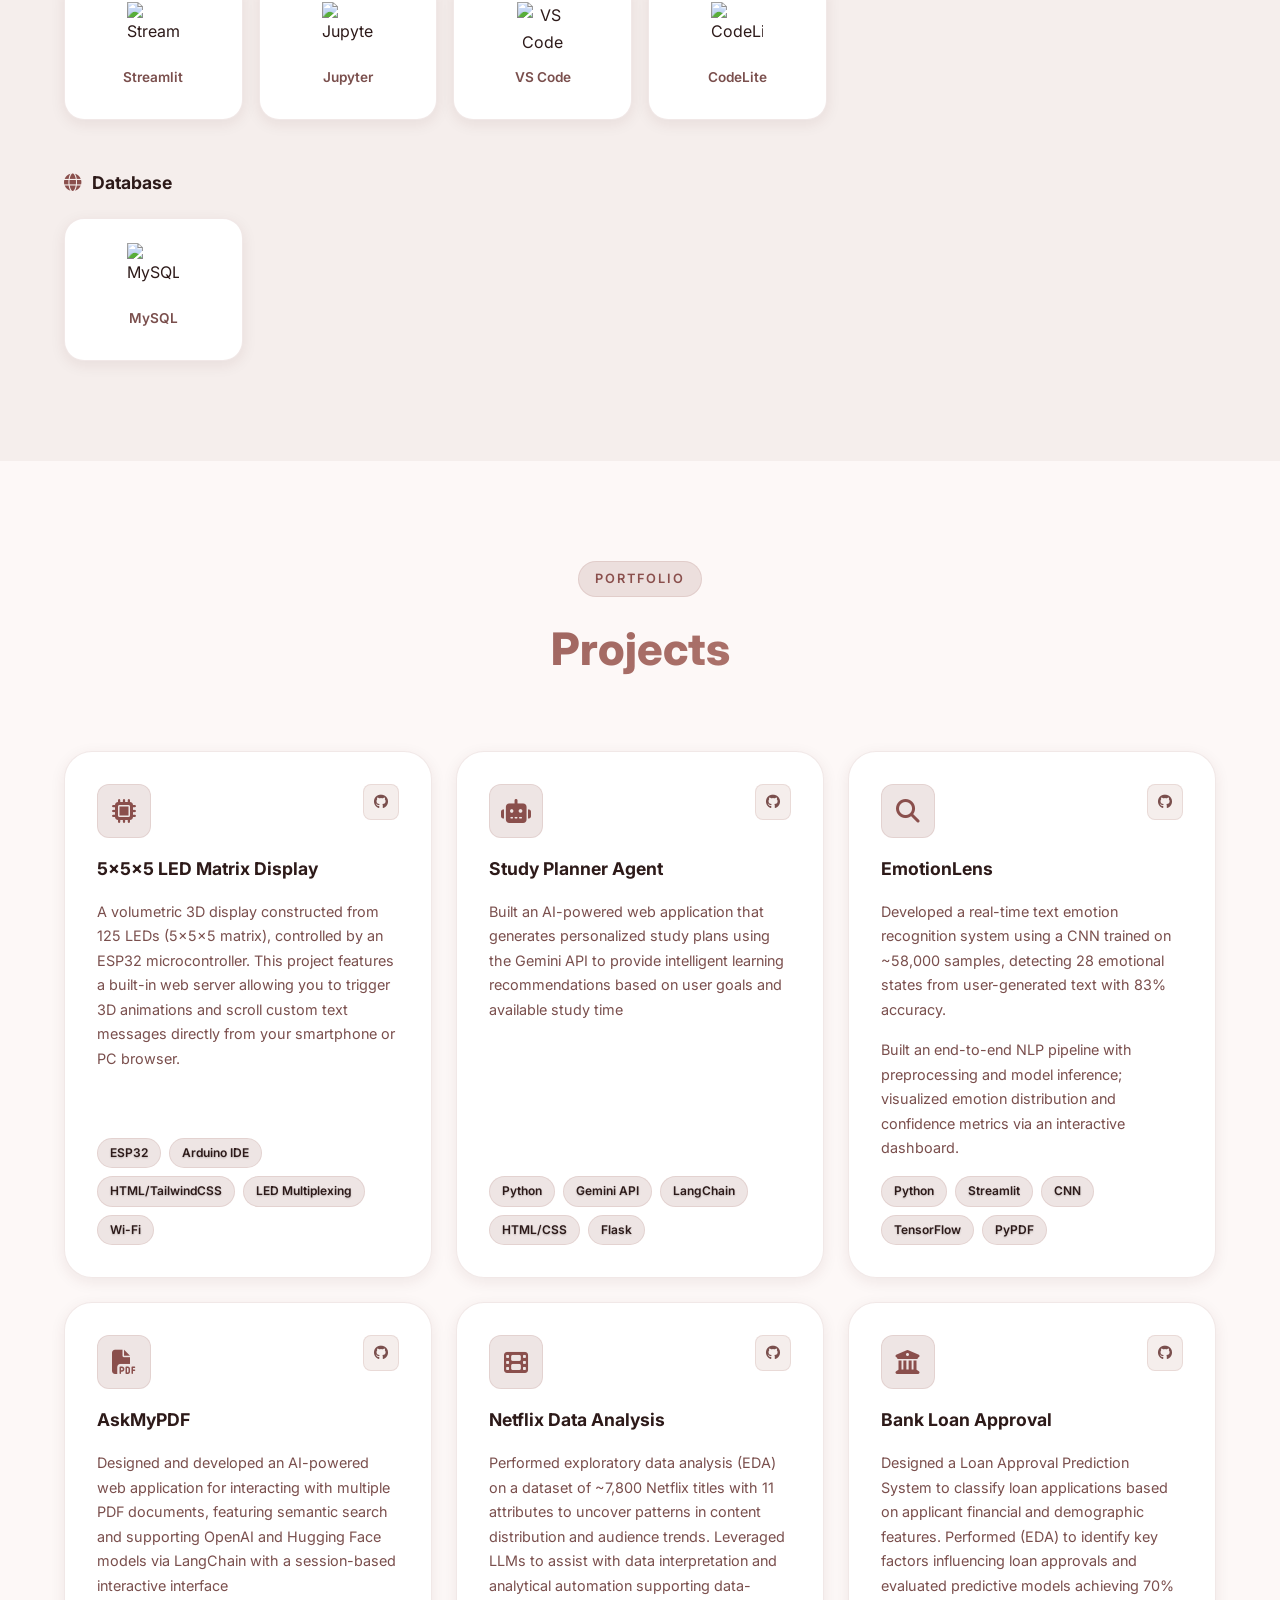
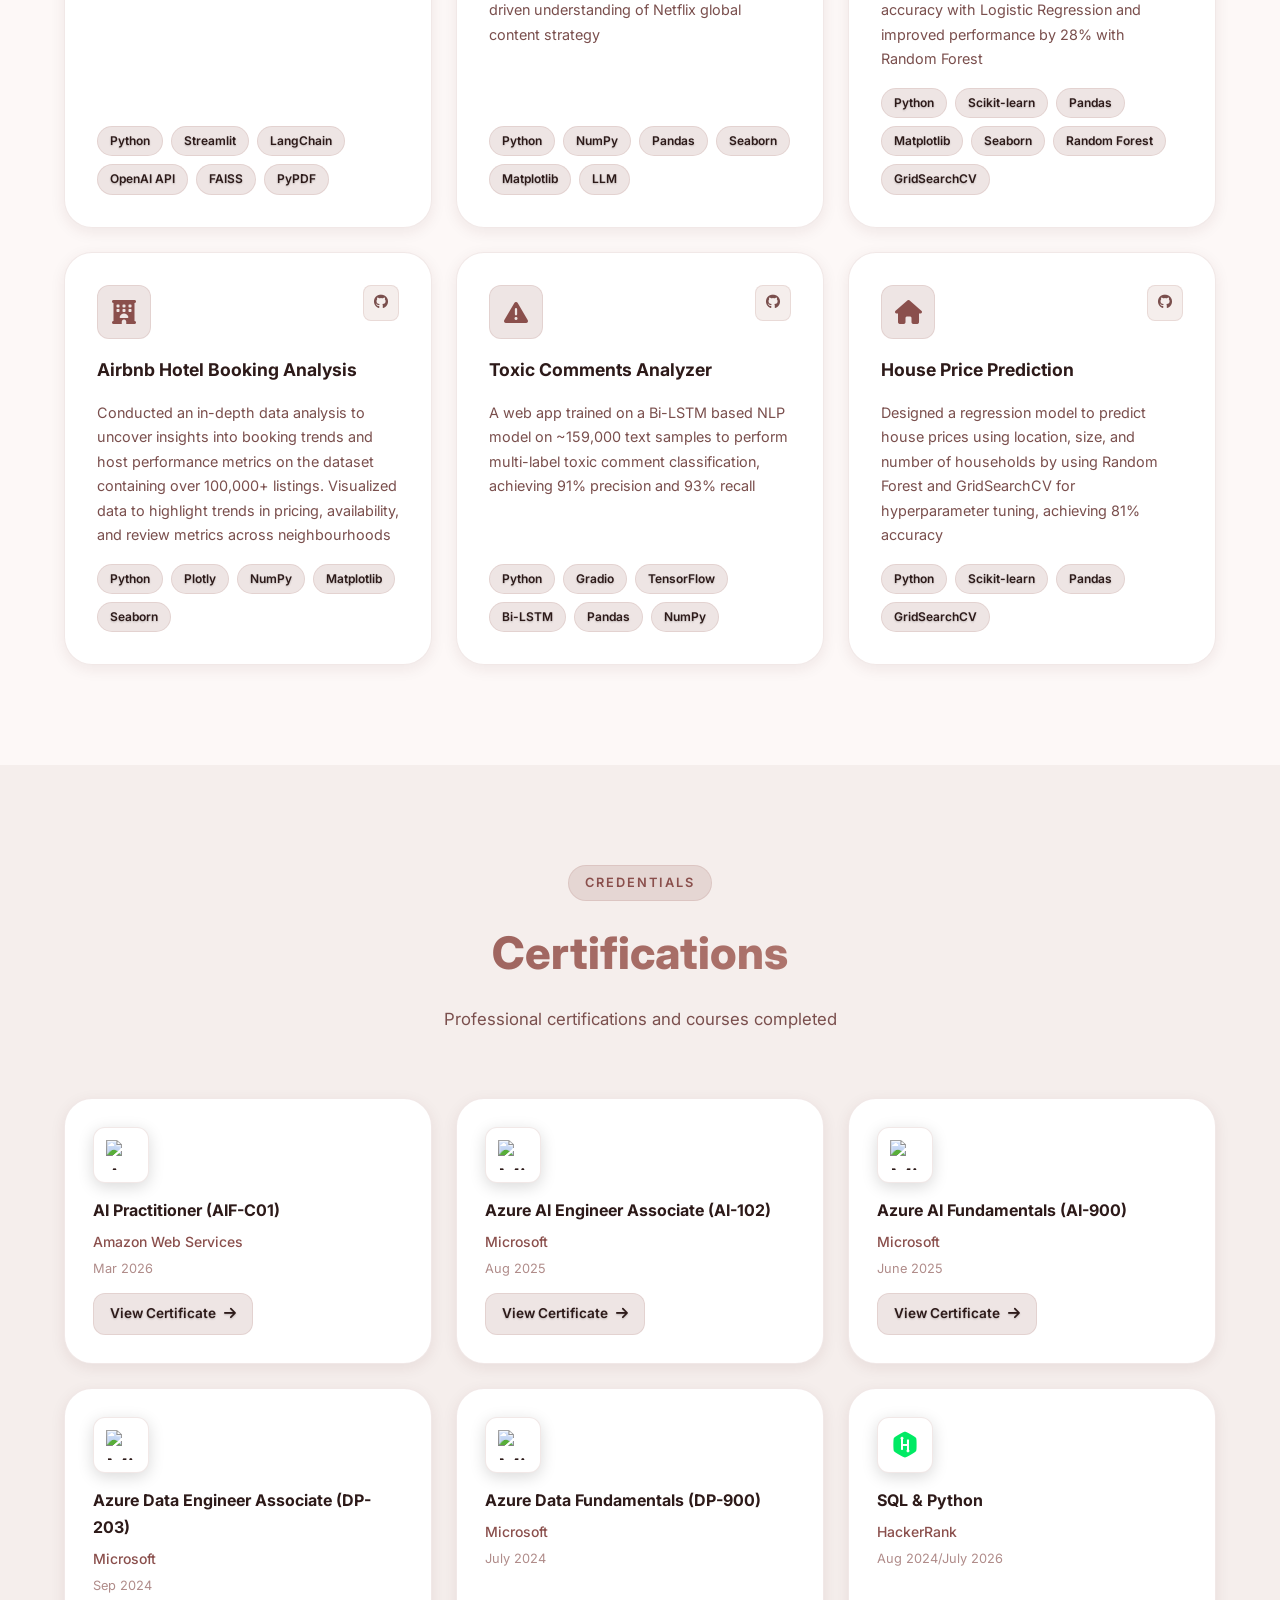
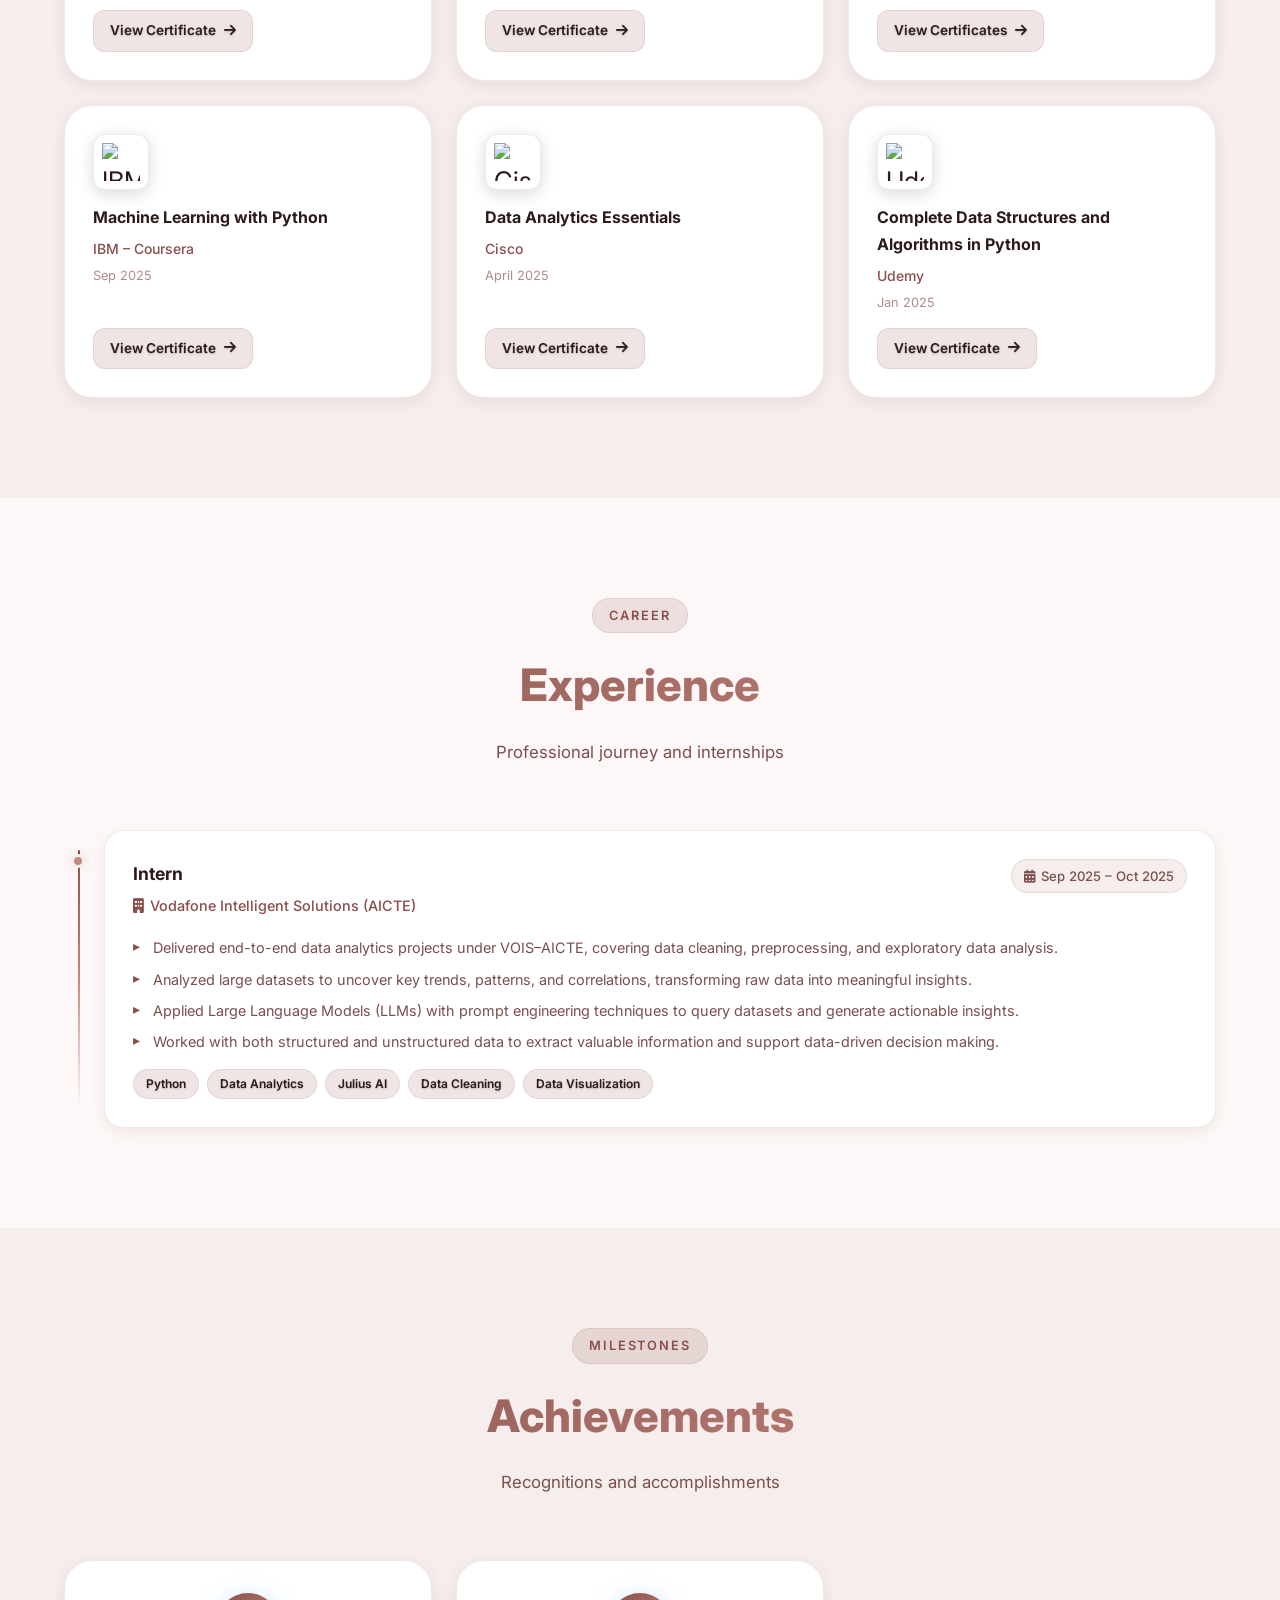
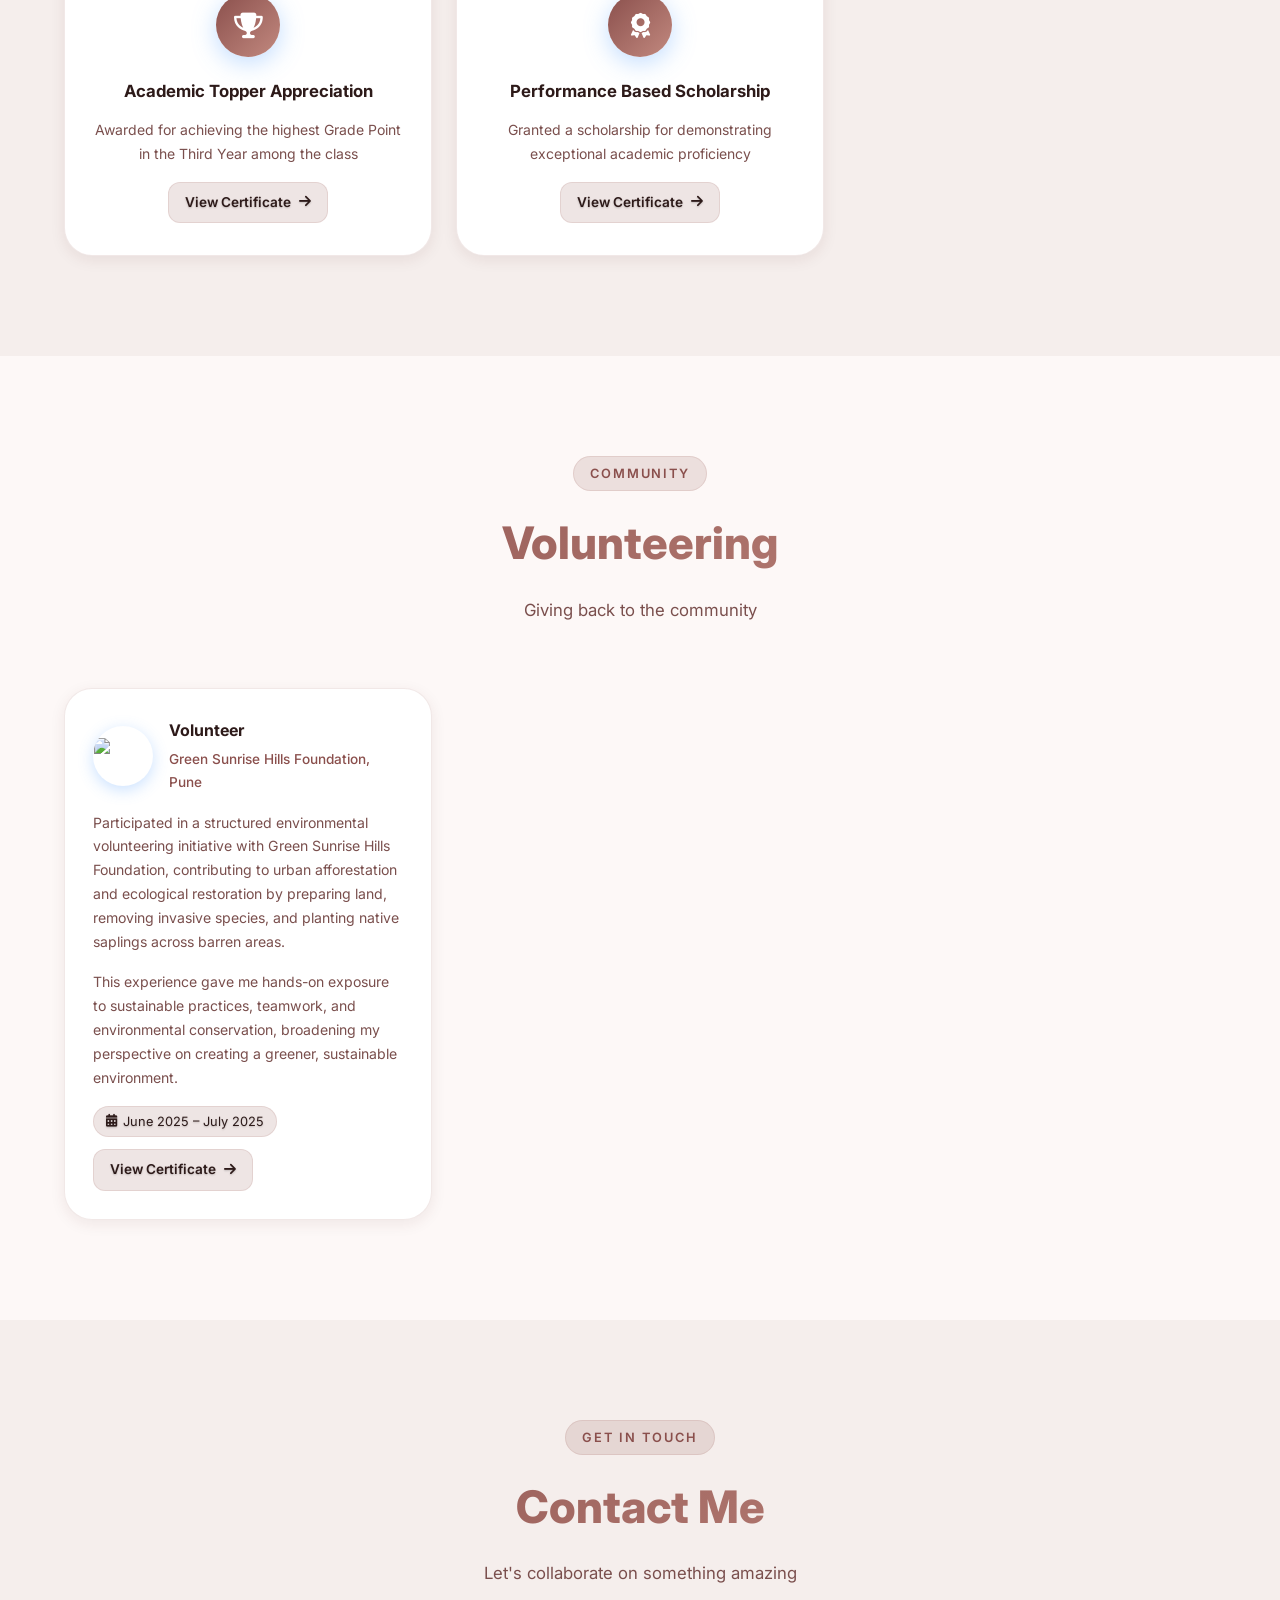
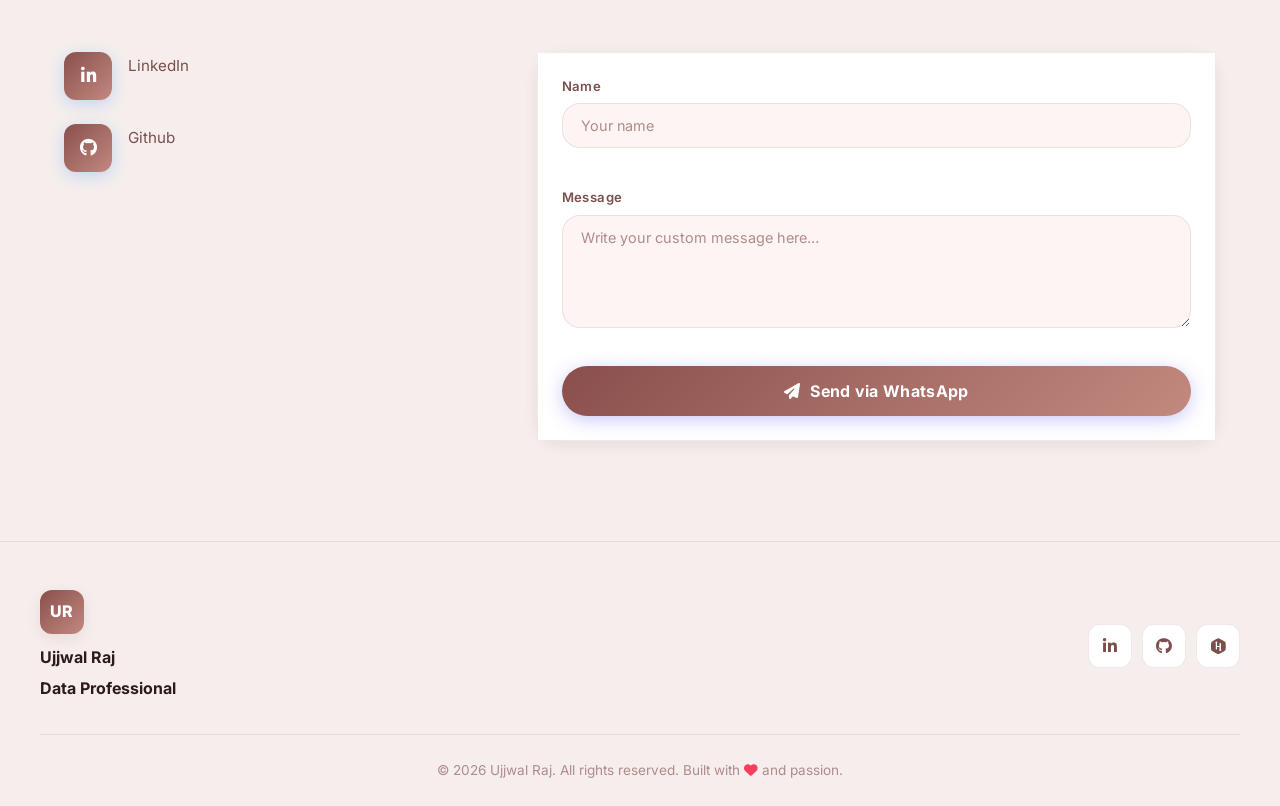
==== commit 902b8936: "chore: remove email contact logic and update gitignore" ====
--- a/frontend/index.html
+++ b/frontend/index.html
@@ -804,12 +804,6 @@
       <div class="contact-layout">
         <div class="contact-info reveal">
           <div class="contact-item">
-            <div class="contact-icon"><i class="fas fa-envelope"></i></div>
-            <div>
-              <a href="mailto:ujjwal0904@gmail.com">Email</a>
-            </div>
-          </div>
-          <div class="contact-item">
             <div class="contact-icon"><i class="fab fa-linkedin-in"></i></div>
             <div>
               <a href="https://www.linkedin.com/in/ujjwalraj16" target="_blank" rel="noopener">LinkedIn</a>
@@ -860,7 +854,6 @@
           class="social-icon"><i class="fab fa-github"></i></a>
         <a href="https://www.hackerrank.com/profile/ujjwal0904" target="_blank" rel="noopener" aria-label="HackerRank"
           class="social-icon"><i class="fab fa-hackerrank"></i></a>
-        <a href="mailto:ujjwalraj@email.com" aria-label="Email" class="social-icon"><i class="fas fa-envelope"></i></a>
       </div>
     </div>
     <div class="footer-bottom">
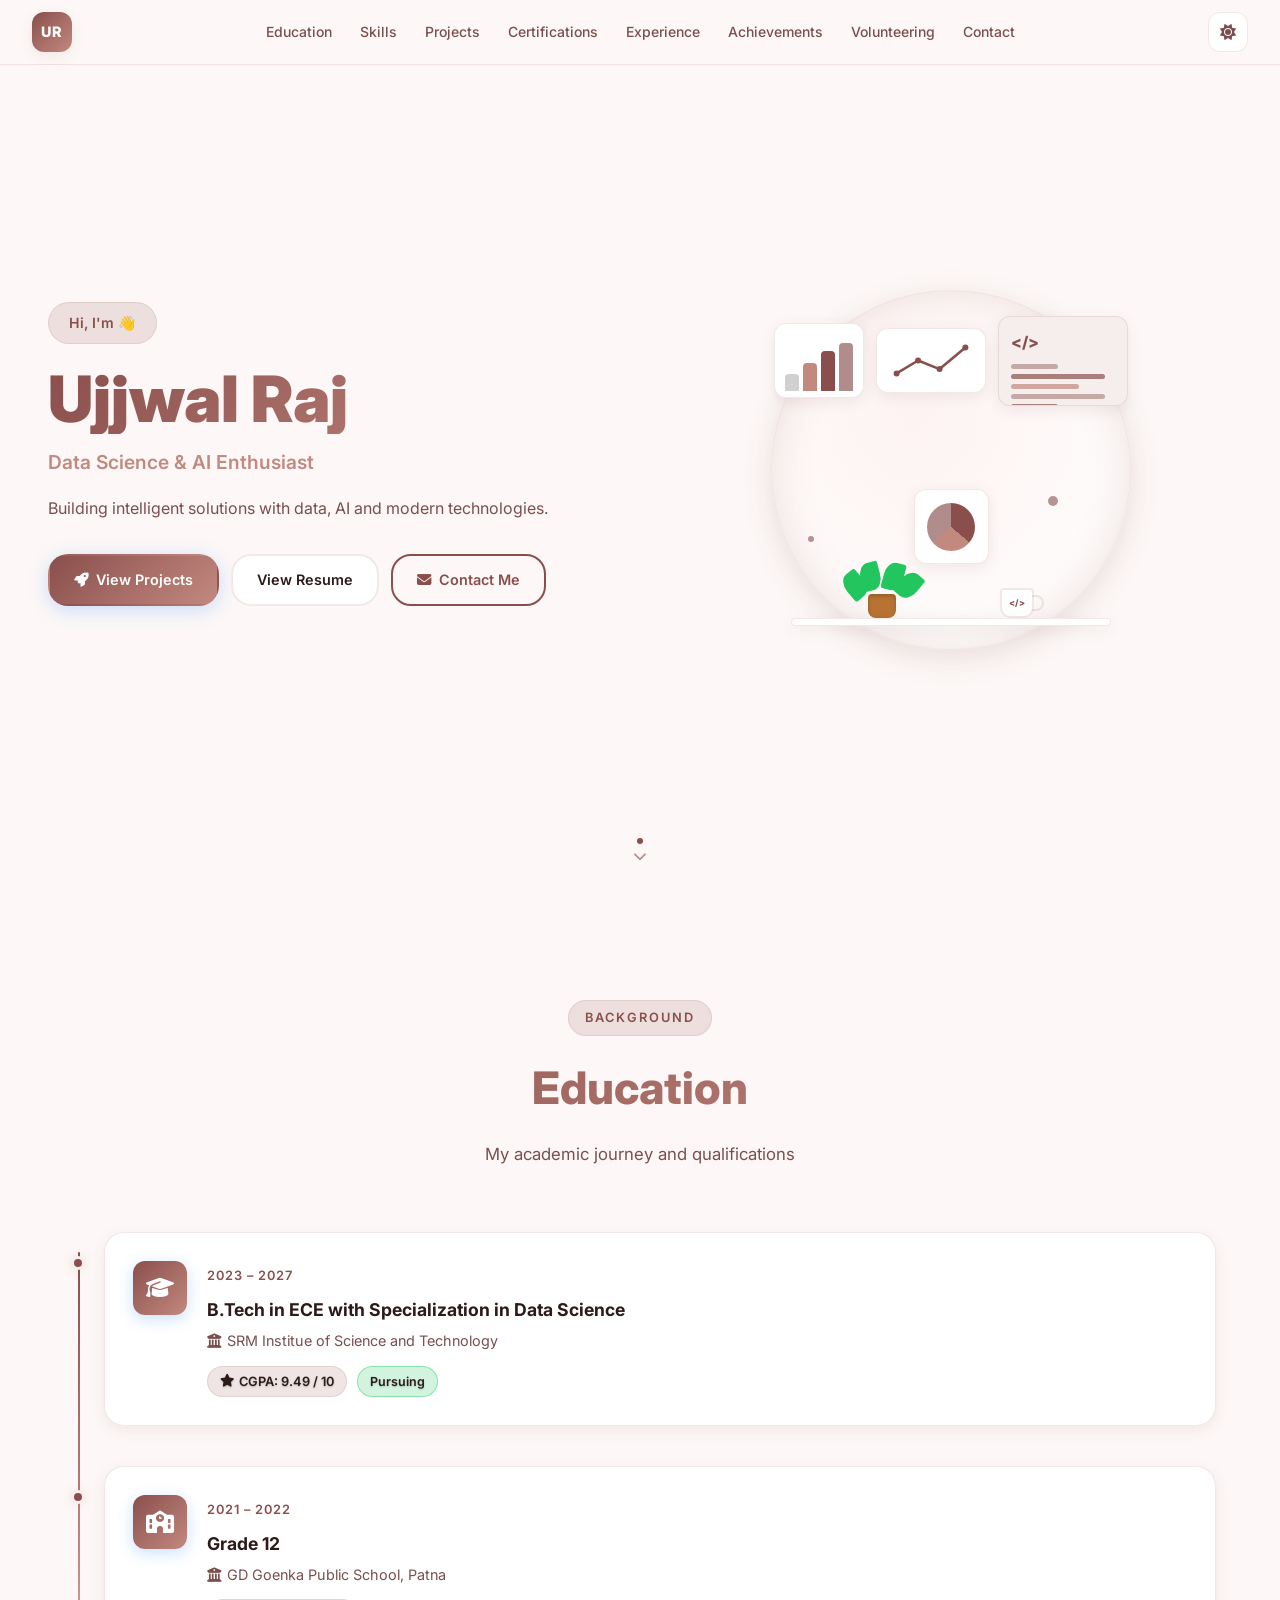
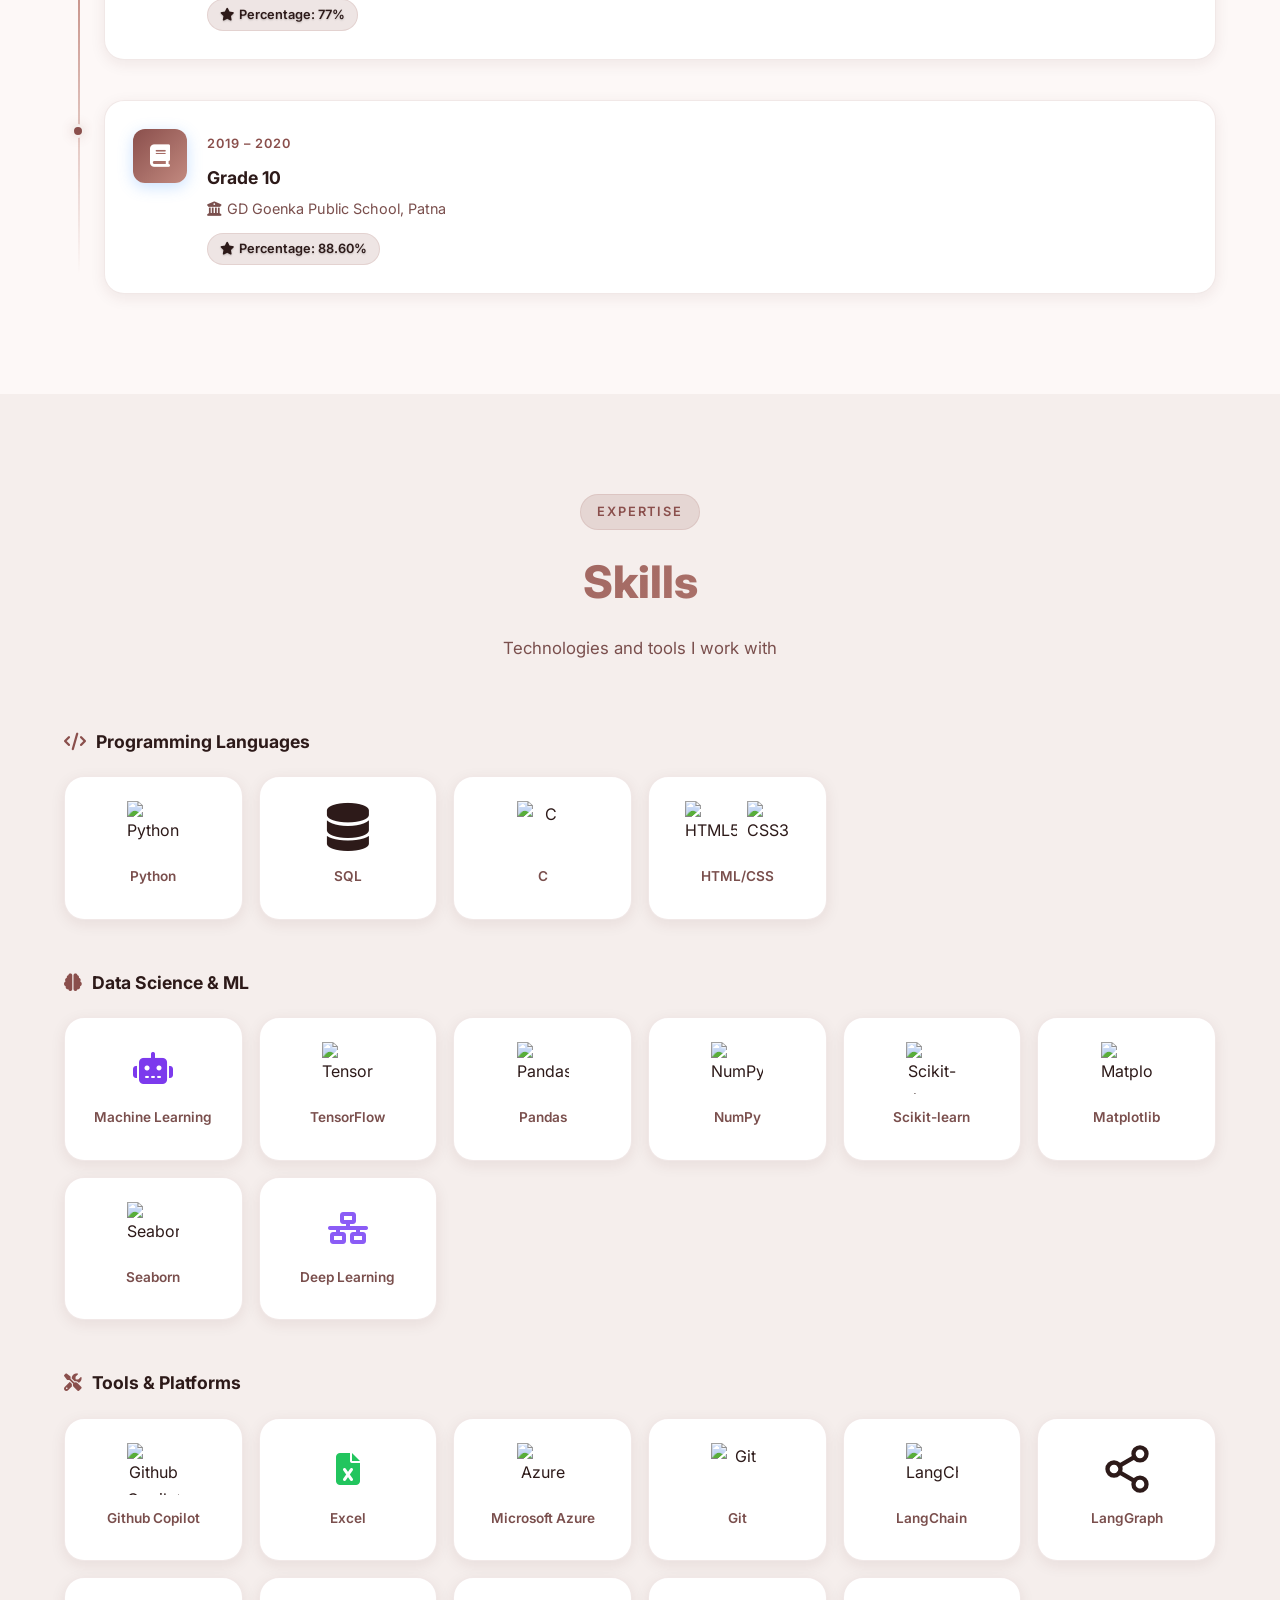
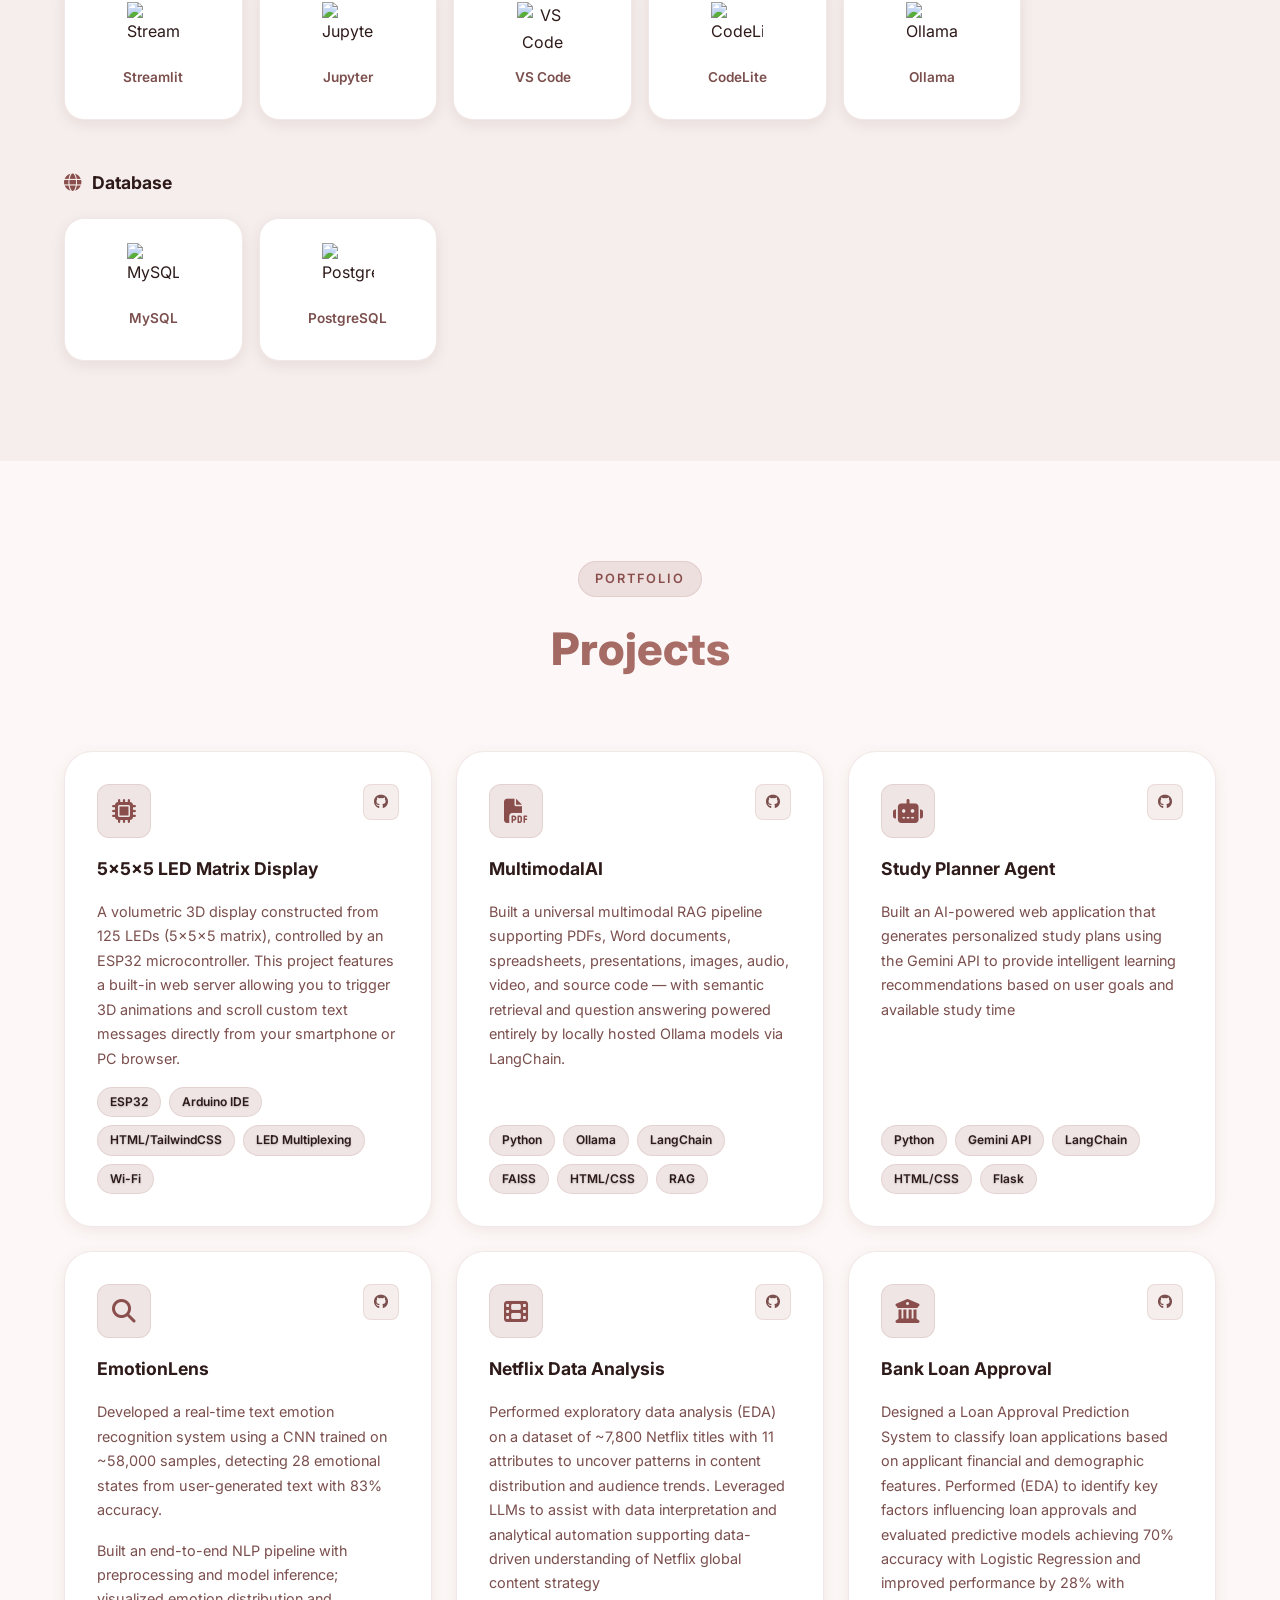
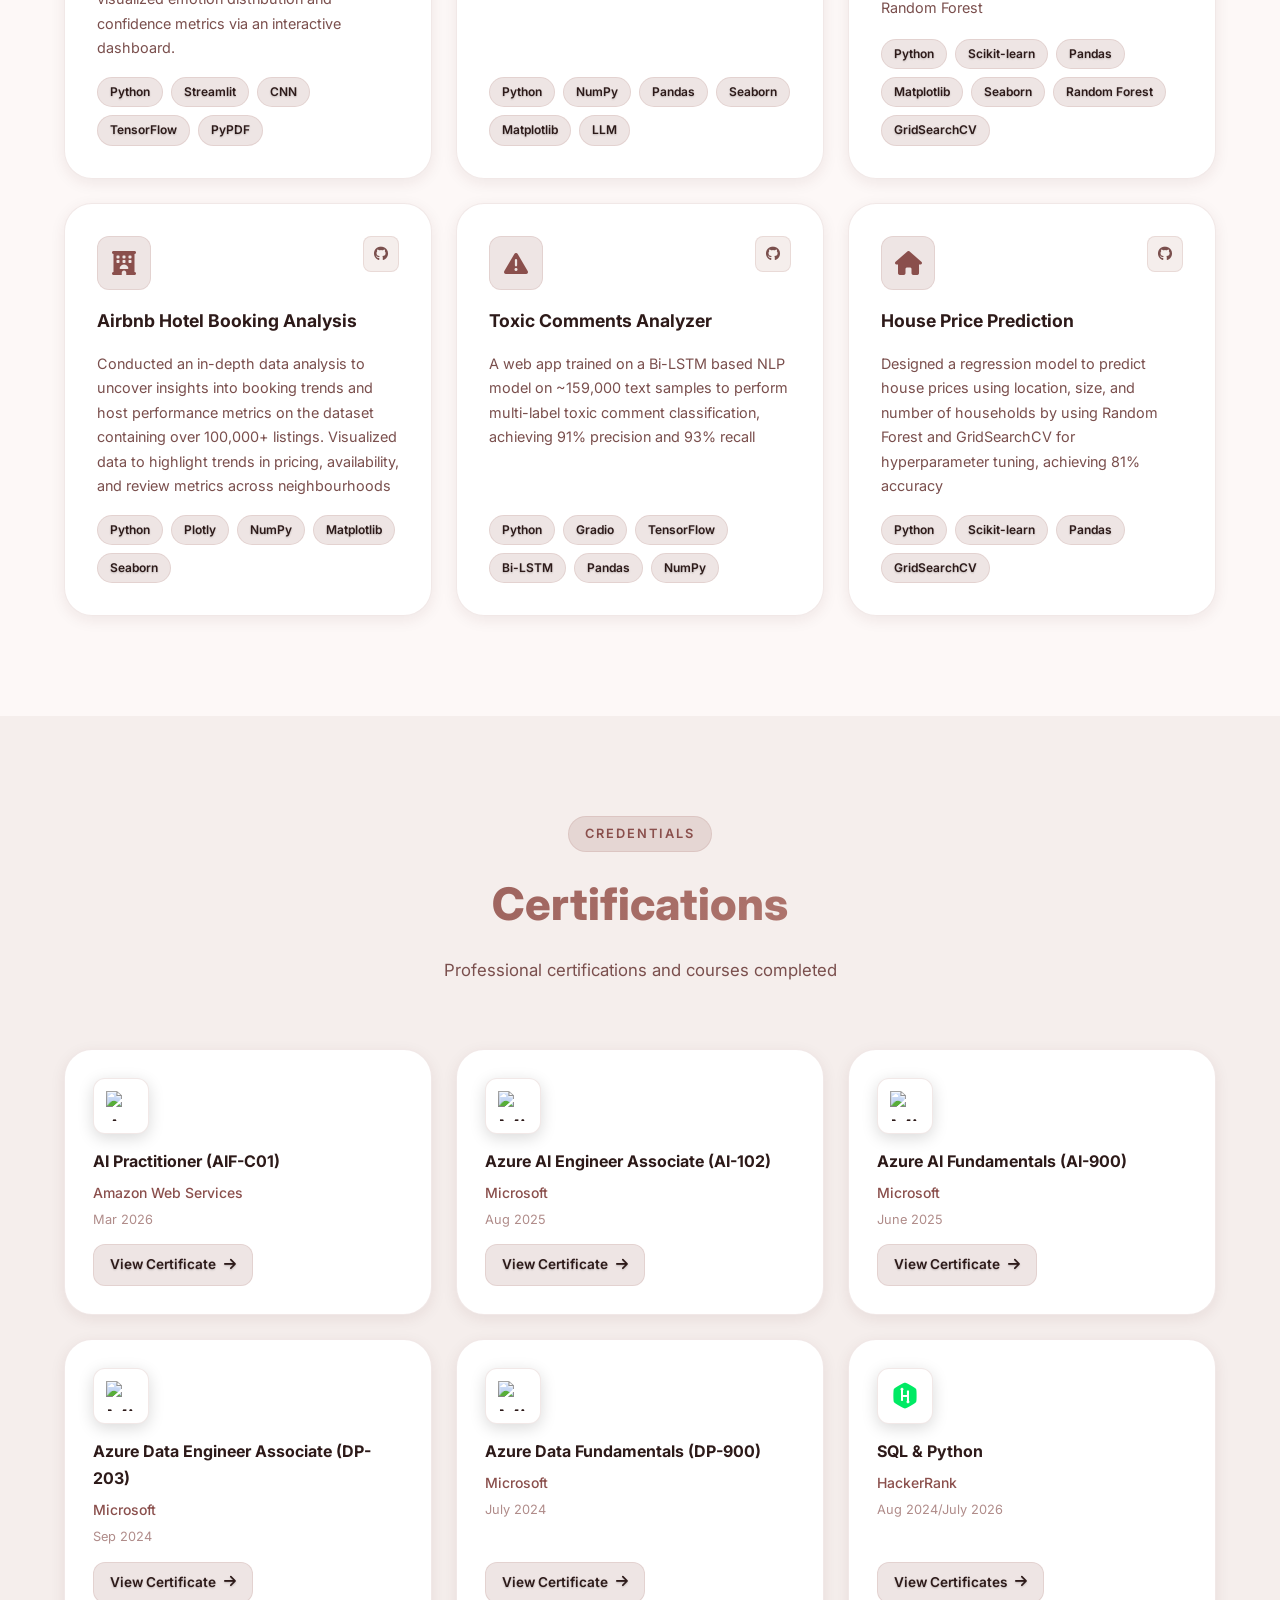
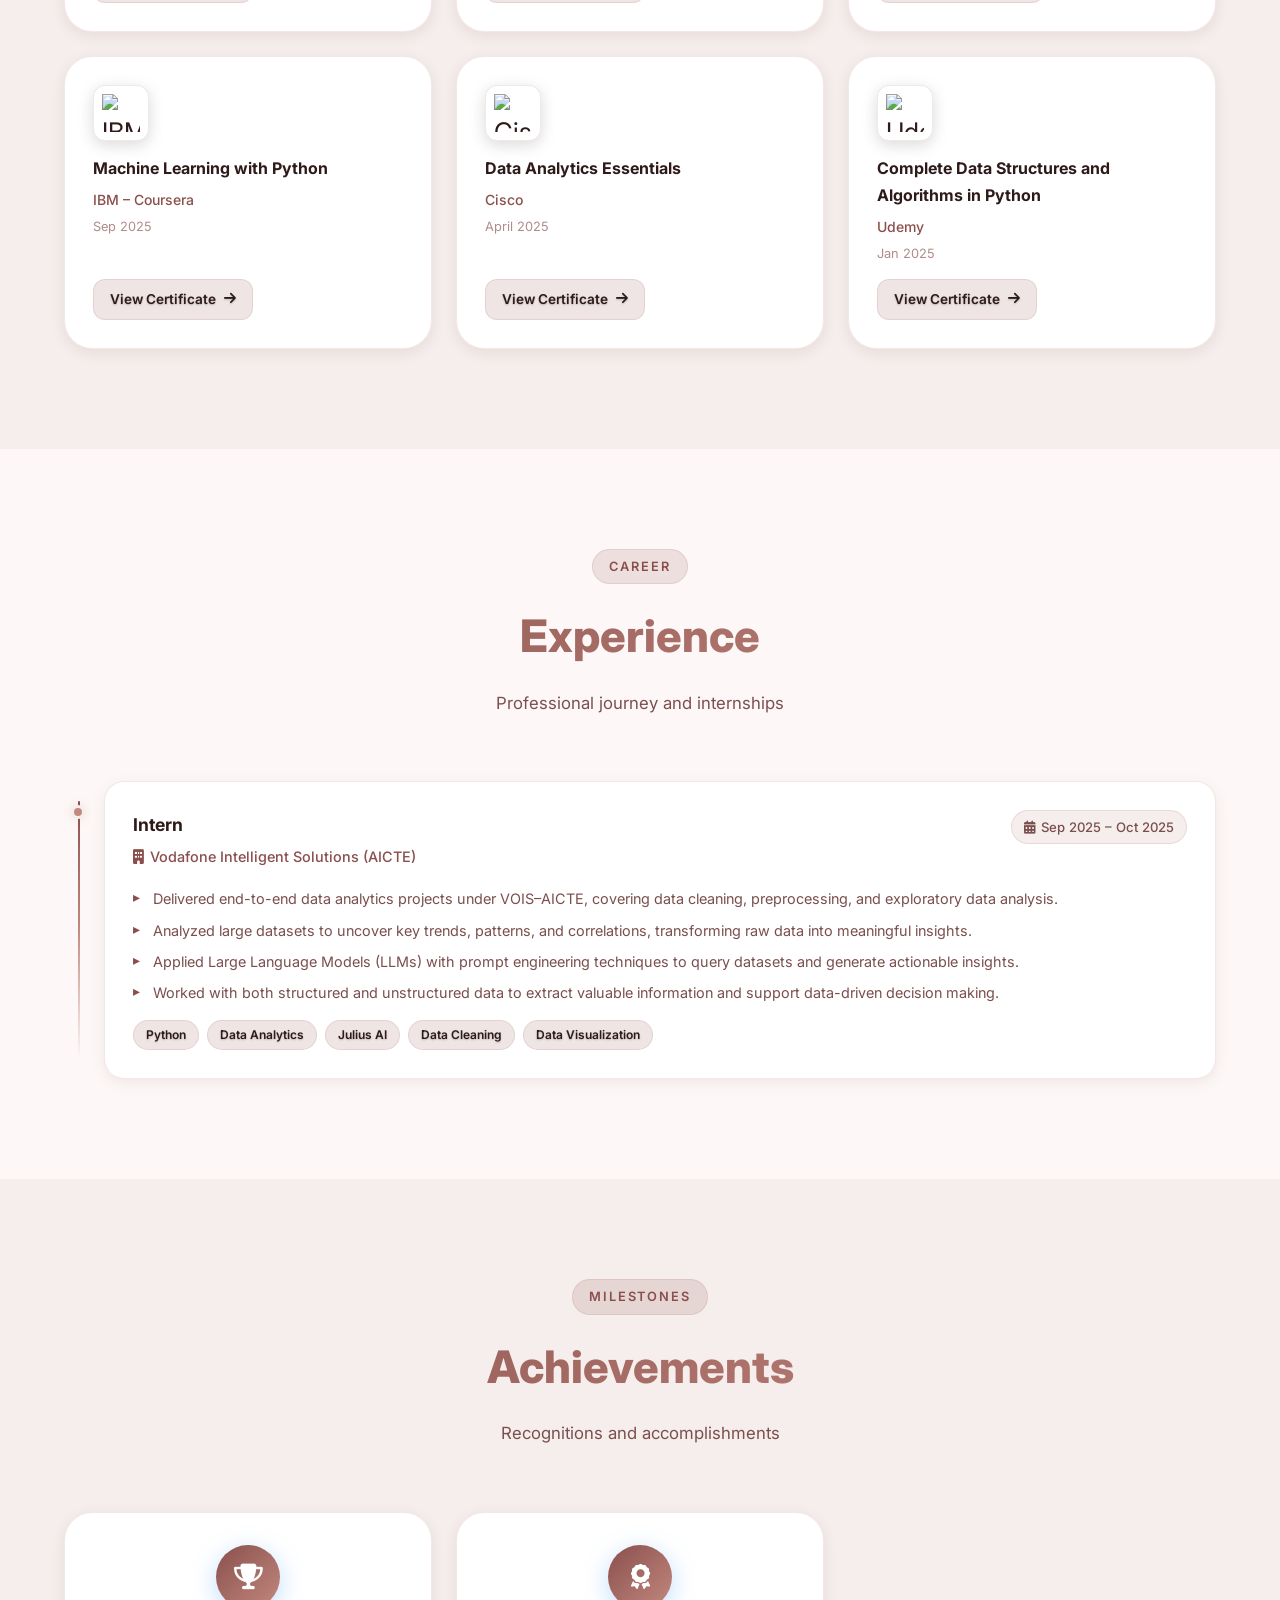
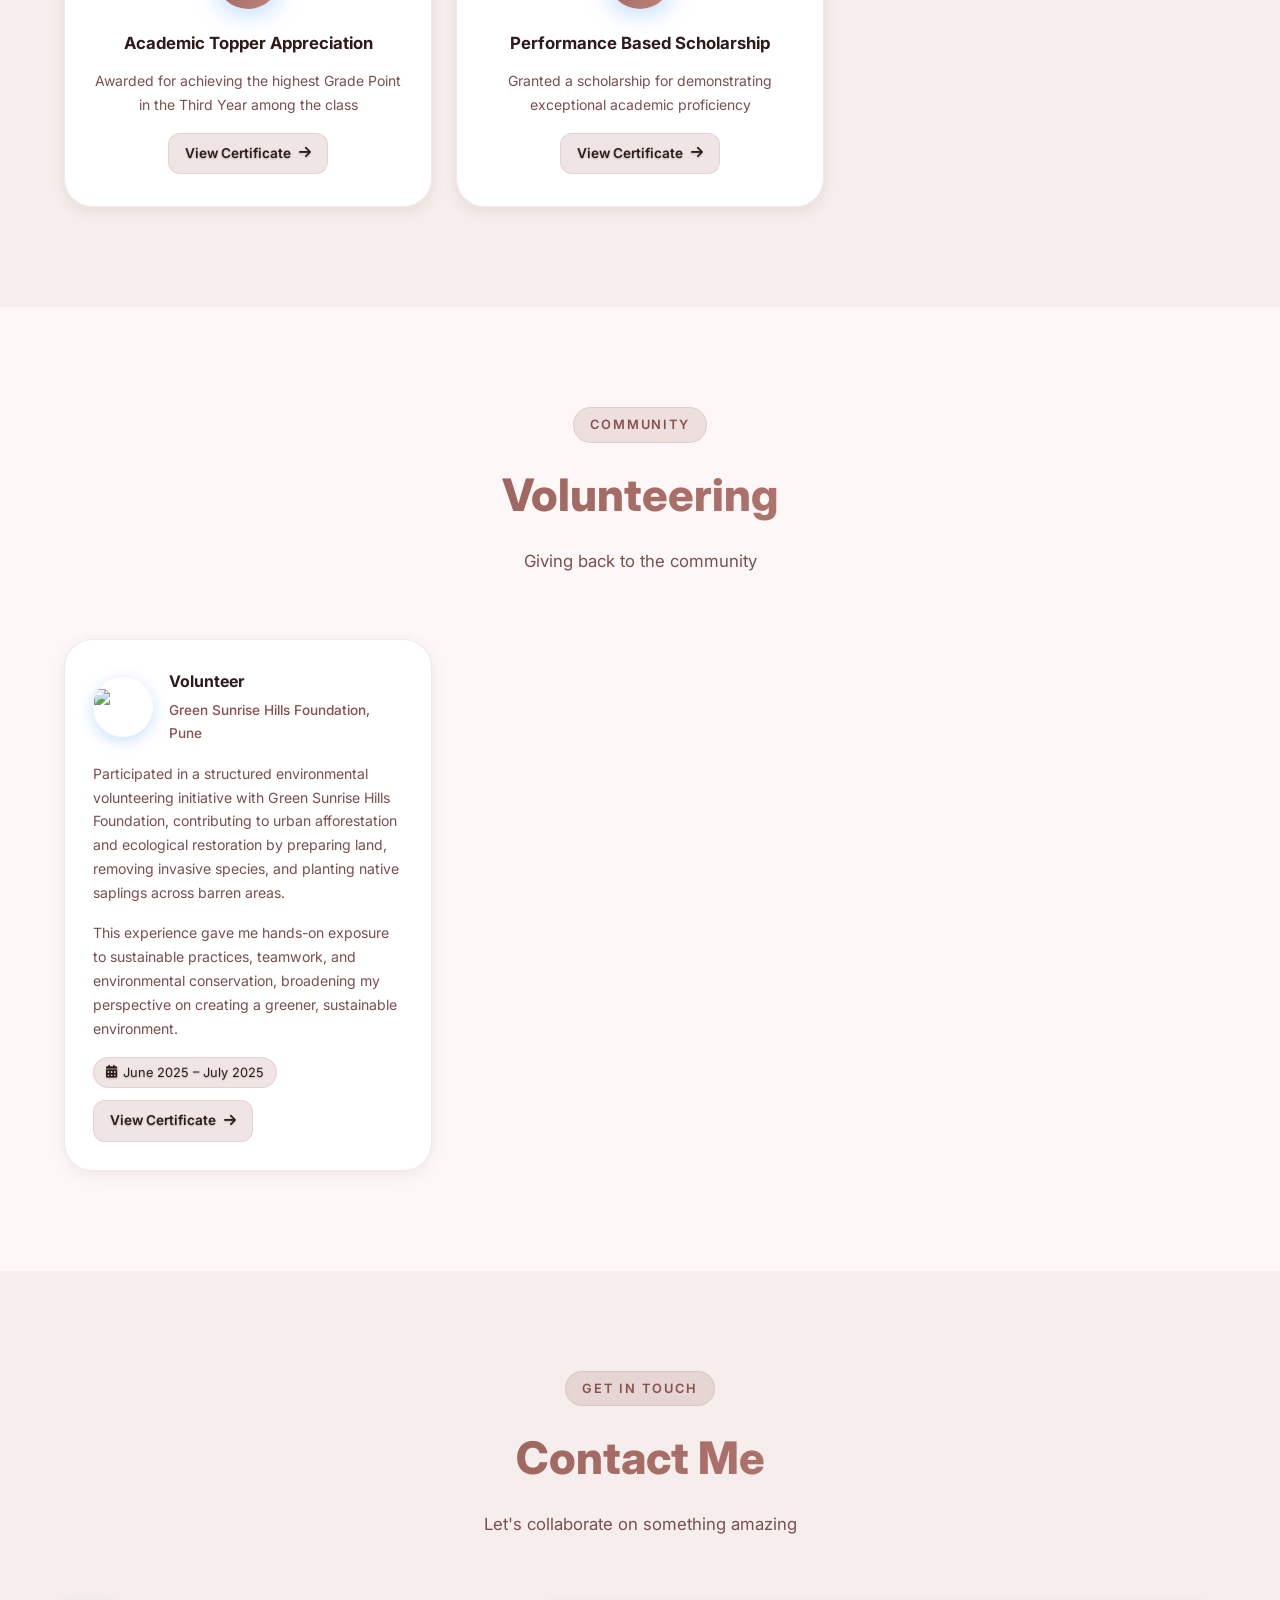
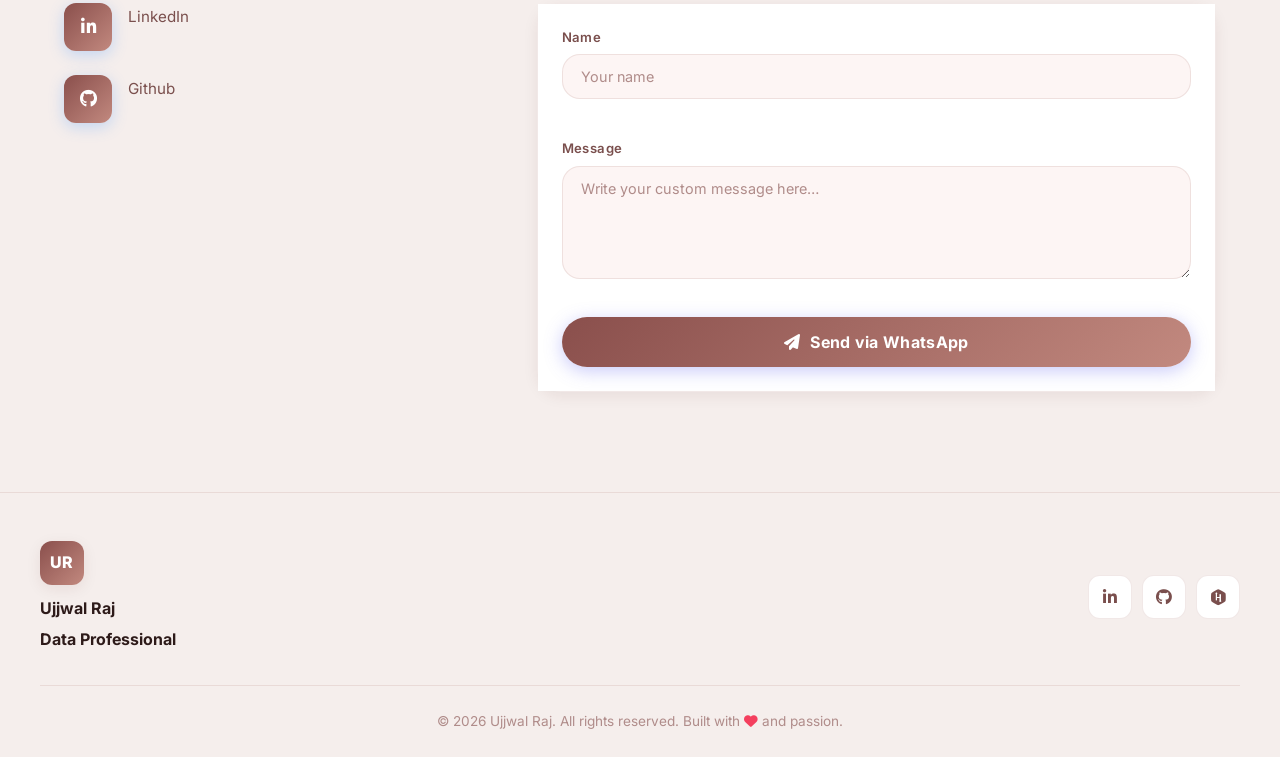
==== commit 09b12029: "Update portfolio: refine projects, add Ollama and C/HTML/CSS skills, update resume link" ====
--- a/frontend/index.html
+++ b/frontend/index.html
@@ -66,7 +66,7 @@
           <a href="#projects" class="btn btn-primary">
             <i class="fas fa-rocket"></i> View Projects
           </a>
-          <a href="Resume.pdf" target="_blank" rel="noopener" class="btn btn-secondary">
+          <a href="IT%20Resume.pdf" target="_blank" rel="noopener" class="btn btn-secondary">
             View Resume
           </a>
           <a href="#contact" class="btn btn-outline">
@@ -242,6 +242,18 @@
               <div class="skill-icon"><i class="fa-solid fa-database fa-3x"></i></div>
               <span>SQL</span>
             </div>
+            <div class="skill-card" data-skill="C">
+              <div class="skill-icon"><img src="https://cdn.jsdelivr.net/gh/devicons/devicon/icons/c/c-original.svg"
+                  alt="C" /></div>
+              <span>C</span>
+            </div>
+            <div class="skill-card" data-skill="HTML/CSS">
+              <div class="skill-icon" style="display: flex; gap: 10px; justify-content: center;">
+                <img src="https://cdn.jsdelivr.net/gh/devicons/devicon/icons/html5/html5-original.svg" alt="HTML5" />
+                <img src="https://cdn.jsdelivr.net/gh/devicons/devicon/icons/css3/css3-original.svg" alt="CSS3" />
+              </div>
+              <span>HTML/CSS</span>
+            </div>
           </div>
         </div>
         <div class="skill-category reveal">
@@ -355,6 +367,10 @@
                   alt="CodeLite"></i></div>
               <span>CodeLite</span>
             </div>
+            <div class="skill-card" data-skill="Ollama">
+              <div class="skill-icon"><img src="https://ollama.com/public/icon-64x64.png" alt="Ollama" /></div>
+              <span>Ollama</span>
+            </div>
           </div>
         </div>
         <div class="skill-category reveal">
@@ -363,6 +379,12 @@
             <div class="skill-card" data-skill="MySQL">
               <div class="skill-icon"><img src="https://www.svgrepo.com/show/303251/mysql-logo.svg" alt="MySQL" /></div>
               <span>MySQL</span>
+            </div>
+            <div class="skill-card" data-skill="PostgreSQL">
+              <div class="skill-icon"><img
+                  src="https://cdn.jsdelivr.net/gh/devicons/devicon/icons/postgresql/postgresql-original.svg"
+                  alt="PostgreSQL" /></div>
+              <span>PostgreSQL</span>
             </div>
           </div>
         </div>
@@ -397,6 +419,27 @@
             <span class="tech-tag">HTML/TailwindCSS</span>
             <span class="tech-tag">LED Multiplexing</span>
             <span class="tech-tag">Wi-Fi</span>
+          </div>
+        </div>
+        <div class="project-card reveal">
+          <div class="project-header">
+            <div class="project-icon"><i class="fas fa-file-pdf"></i></div>
+            <div class="project-links">
+              <a href="https://github.com/ujjwalraj16/MultimodalAI.git" target="_blank" rel="noopener"
+                aria-label="GitHub Repository" class="project-link-btn"><i class="fab fa-github"></i></a>
+            </div>
+          </div>
+          <h3>MultimodalAI</h3>
+          <p>Built a universal multimodal RAG pipeline supporting PDFs, Word documents, spreadsheets, presentations,
+            images, audio, video, and source code — with semantic retrieval and question answering powered entirely by
+            locally hosted Ollama models via LangChain.</p>
+          <div class="tech-tags">
+            <span class="tech-tag">Python</span>
+            <span class="tech-tag">Ollama</span>
+            <span class="tech-tag">LangChain</span>
+            <span class="tech-tag">FAISS</span>
+            <span class="tech-tag">HTML/CSS</span>
+            <span class="tech-tag">RAG</span>
           </div>
         </div>
         <div class="project-card reveal">
@@ -439,27 +482,7 @@
             <span class="tech-tag">PyPDF</span>
           </div>
         </div>
-        <div class="project-card reveal">
-          <div class="project-header">
-            <div class="project-icon"><i class="fas fa-file-pdf"></i></div>
-            <div class="project-links">
-              <a href="https://github.com/ujjwalraj16/AskMyPDF.git" target="_blank" rel="noopener"
-                aria-label="GitHub Repository" class="project-link-btn"><i class="fab fa-github"></i></a>
-            </div>
-          </div>
-          <h3>AskMyPDF</h3>
-          <p>Designed and developed an AI-powered web application for interacting with multiple PDF documents, featuring
-            semantic search and supporting OpenAI and Hugging Face models via LangChain with a session-based interactive
-            interface</p>
-          <div class="tech-tags">
-            <span class="tech-tag">Python</span>
-            <span class="tech-tag">Streamlit</span>
-            <span class="tech-tag">LangChain</span>
-            <span class="tech-tag">OpenAI API</span>
-            <span class="tech-tag">FAISS</span>
-            <span class="tech-tag">PyPDF</span>
-          </div>
-        </div>
+
         <div class="project-card reveal">
           <div class="project-header">
             <div class="project-icon"><i class="fas fa-film"></i></div>
@@ -514,8 +537,10 @@
             </div>
           </div>
           <h3>Airbnb Hotel Booking Analysis</h3>
-          <p>Conducted an in-depth data analysis to uncover insights into booking trends and host performance metrics on
-            the dataset containing over 100,000+ listings. Visualized data to highlight trends in pricing, availability,
+          <p>Conducted an in-depth data analysis to uncover insights into booking trends and host performance metrics
+            on
+            the dataset containing over 100,000+ listings. Visualized data to highlight trends in pricing,
+            availability,
             and review metrics across neighbourhoods</p>
           <div class="tech-tags">
             <span class="tech-tag">Python</span>
@@ -554,7 +579,8 @@
             </div>
           </div>
           <h3>House Price Prediction</h3>
-          <p>Designed a regression model to predict house prices using location, size, and number of households by using
+          <p>Designed a regression model to predict house prices using location, size, and number of households by
+            using
             Random Forest and GridSearchCV for hyperparameter tuning, achieving 81% accuracy</p>
           <div class="tech-tags">
             <span class="tech-tag">Python</span>
--- a/frontend/style.css
+++ b/frontend/style.css
@@ -448,8 +448,13 @@
 }
 
 @keyframes float-dot {
-  from { transform: translateY(0); }
-  to   { transform: translateY(-8px); }
+  from {
+    transform: translateY(0);
+  }
+
+  to {
+    transform: translateY(-8px);
+  }
 }
 
 /* Floating card container */
@@ -477,8 +482,13 @@
 }
 
 @keyframes float-card {
-  from { transform: translateY(0) rotate(-1deg); }
-  to   { transform: translateY(-10px) rotate(1deg); }
+  from {
+    transform: translateY(0) rotate(-1deg);
+  }
+
+  to {
+    transform: translateY(-10px) rotate(1deg);
+  }
 }
 
 /* Bar chart card */
@@ -539,12 +549,29 @@
   opacity: 0.7;
 }
 
-.c-dim   { background: var(--text-muted); }
-.c-accent{ background: var(--accent); }
-.c-accent-2 { background: var(--accent-2); }
-.w-short { width: 45%; }
-.w-med   { width: 65%; }
-.w-long  { width: 90%; }
+.c-dim {
+  background: var(--text-muted);
+}
+
+.c-accent {
+  background: var(--accent);
+}
+
+.c-accent-2 {
+  background: var(--accent-2);
+}
+
+.w-short {
+  width: 45%;
+}
+
+.w-med {
+  width: 65%;
+}
+
+.w-long {
+  width: 90%;
+}
 
 /* Pie chart card */
 .pie-card {
@@ -601,7 +628,7 @@
   height: 24px;
   background: #b87333;
   border-radius: 4px 4px 8px 8px;
-  box-shadow: inset 0 2px 4px rgba(0,0,0,0.2);
+  box-shadow: inset 0 2px 4px rgba(0, 0, 0, 0.2);
 }
 
 .leaf {
@@ -613,10 +640,29 @@
   transform-origin: bottom center;
 }
 
-.leaf-1 { bottom: 22px; left: -14px; transform: rotate(-40deg); }
-.leaf-2 { bottom: 28px; left:  -4px; transform: rotate(-15deg); }
-.leaf-3 { bottom: 28px; right: -4px; transform: rotate(15deg); }
-.leaf-4 { bottom: 22px; right: -14px; transform: rotate(40deg); }
+.leaf-1 {
+  bottom: 22px;
+  left: -14px;
+  transform: rotate(-40deg);
+}
+
+.leaf-2 {
+  bottom: 28px;
+  left: -4px;
+  transform: rotate(-15deg);
+}
+
+.leaf-3 {
+  bottom: 28px;
+  right: -4px;
+  transform: rotate(15deg);
+}
+
+.leaf-4 {
+  bottom: 22px;
+  right: -14px;
+  transform: rotate(40deg);
+}
 
 /* Coffee cup */
 .clay-cup {
@@ -676,7 +722,9 @@
   transition: opacity 0.8s ease-in-out;
 }
 
-.hero-slide.active { opacity: 1; }
+.hero-slide.active {
+  opacity: 1;
+}
 
 .hero-social {
   display: flex;
@@ -1936,6 +1984,7 @@
 }
 
 @media (max-width: 768px) {
+
   /* ---- Navbar ---- */
   .navbar {
     padding: 0 20px;
